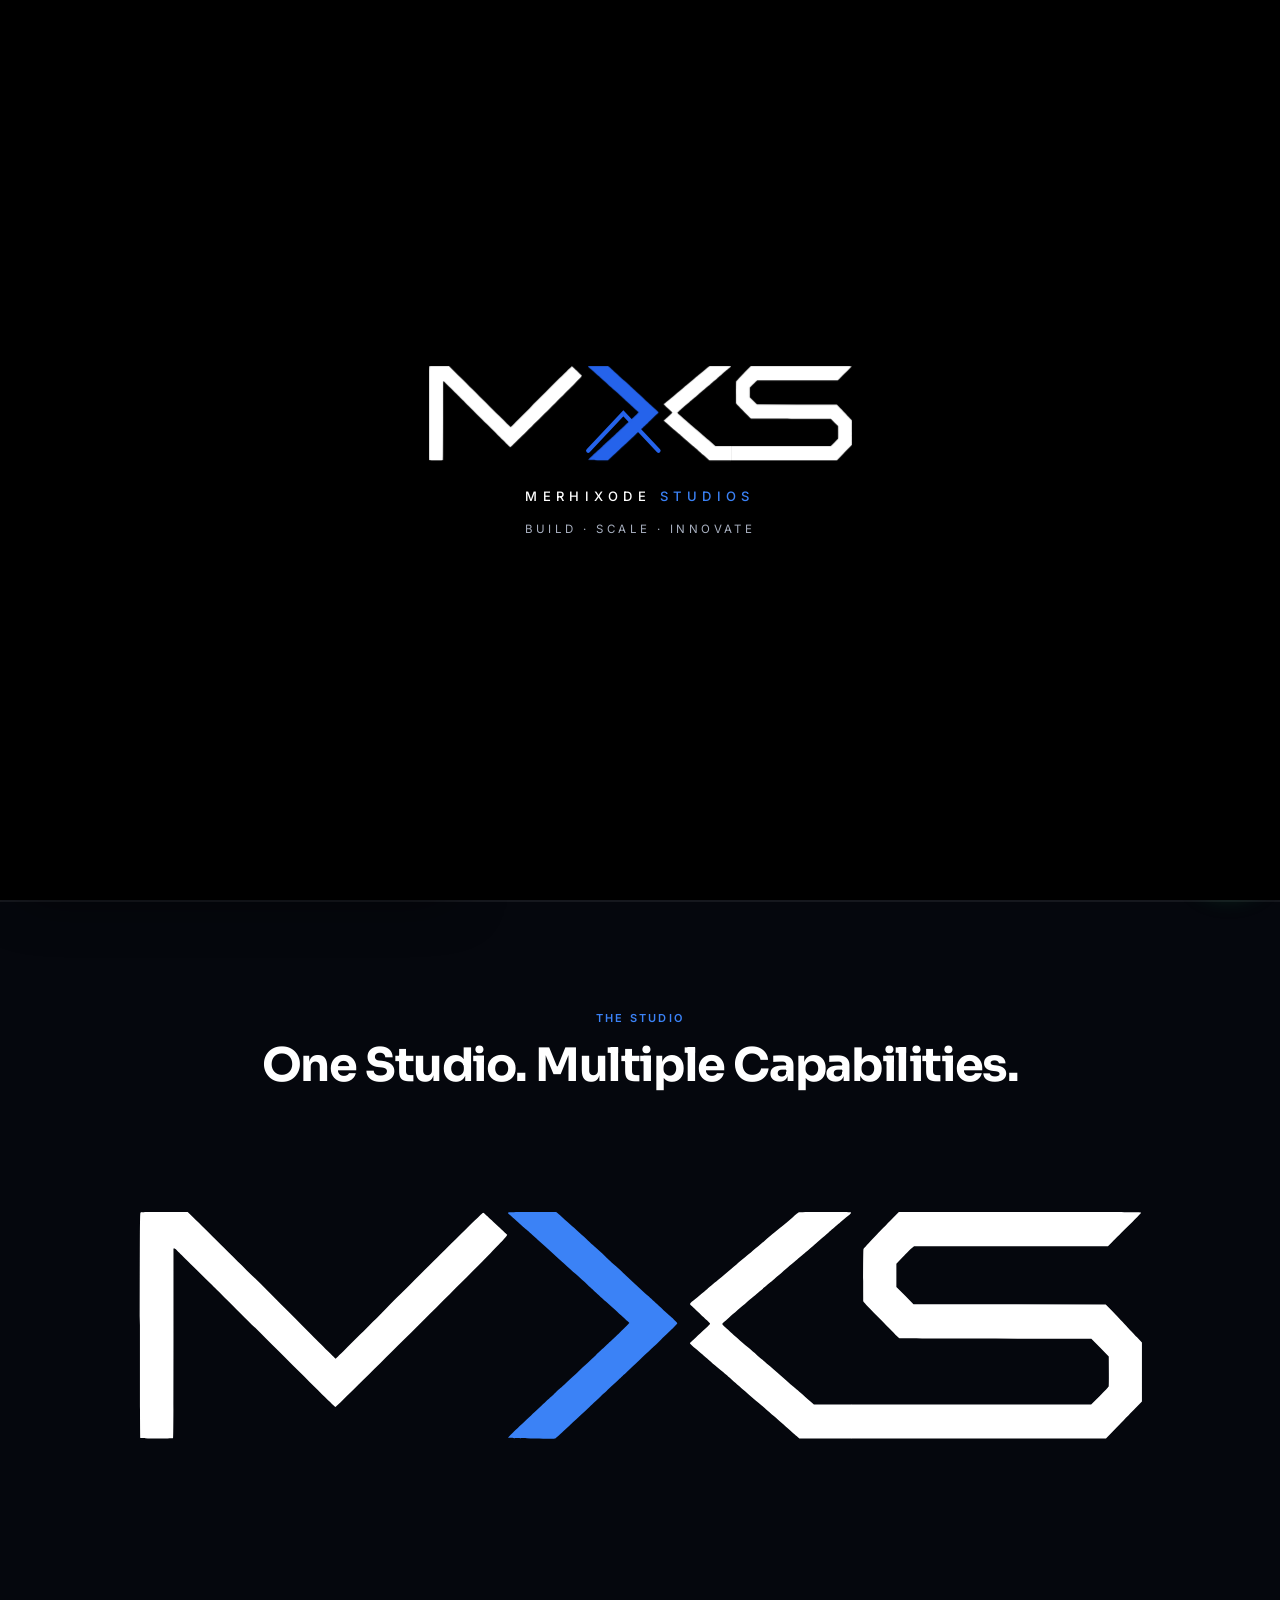
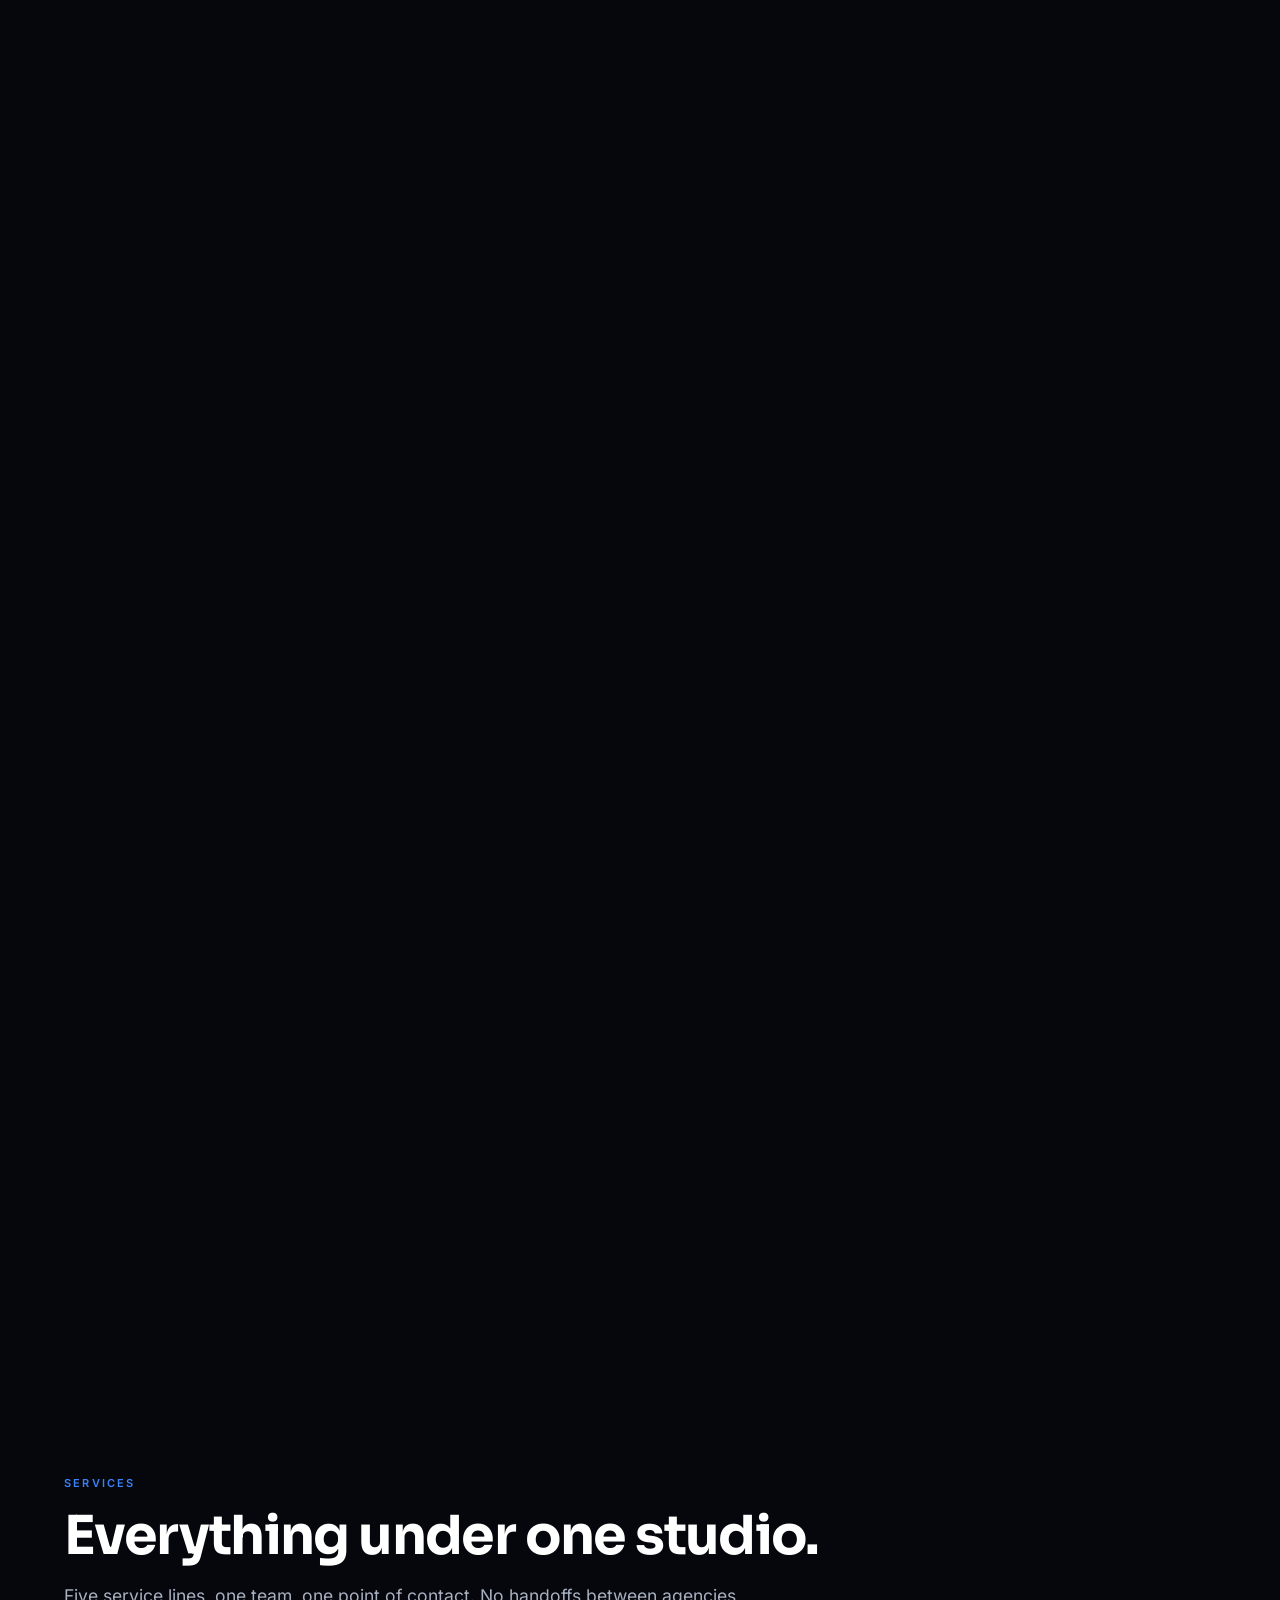
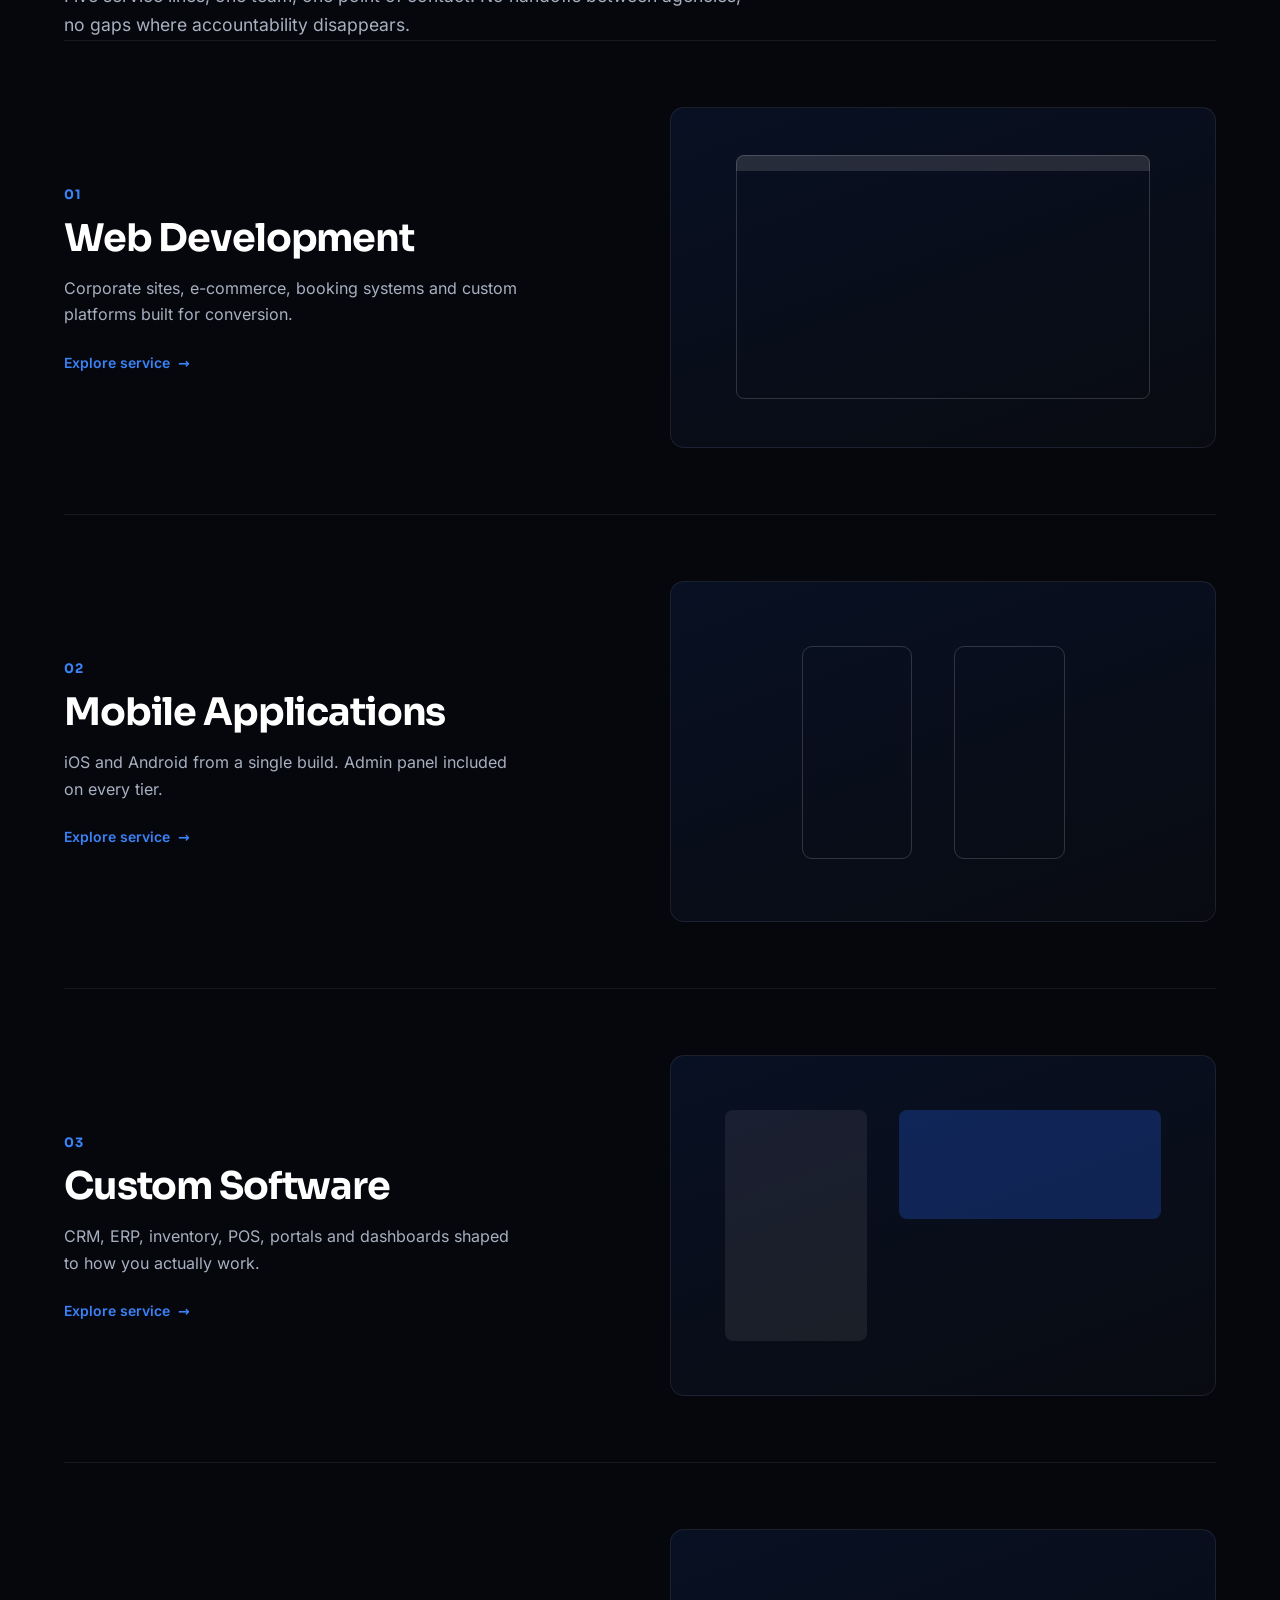
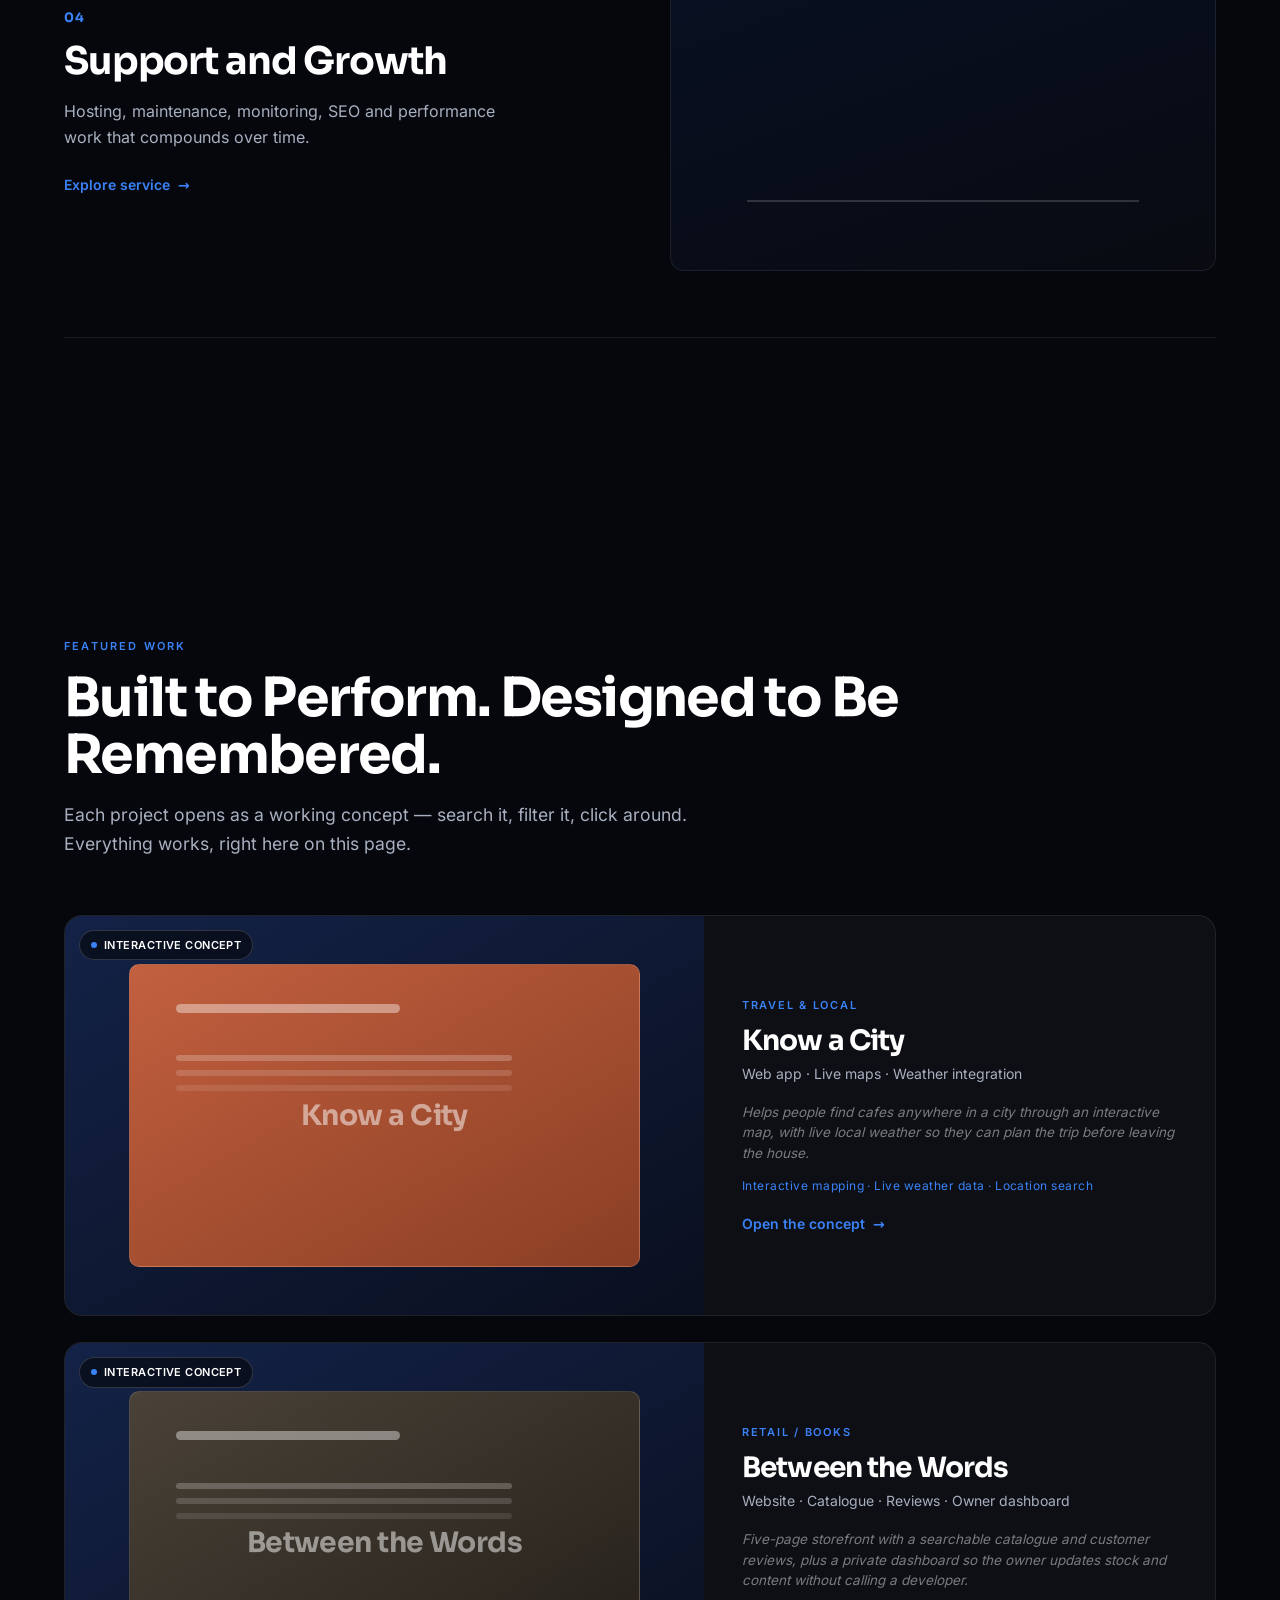
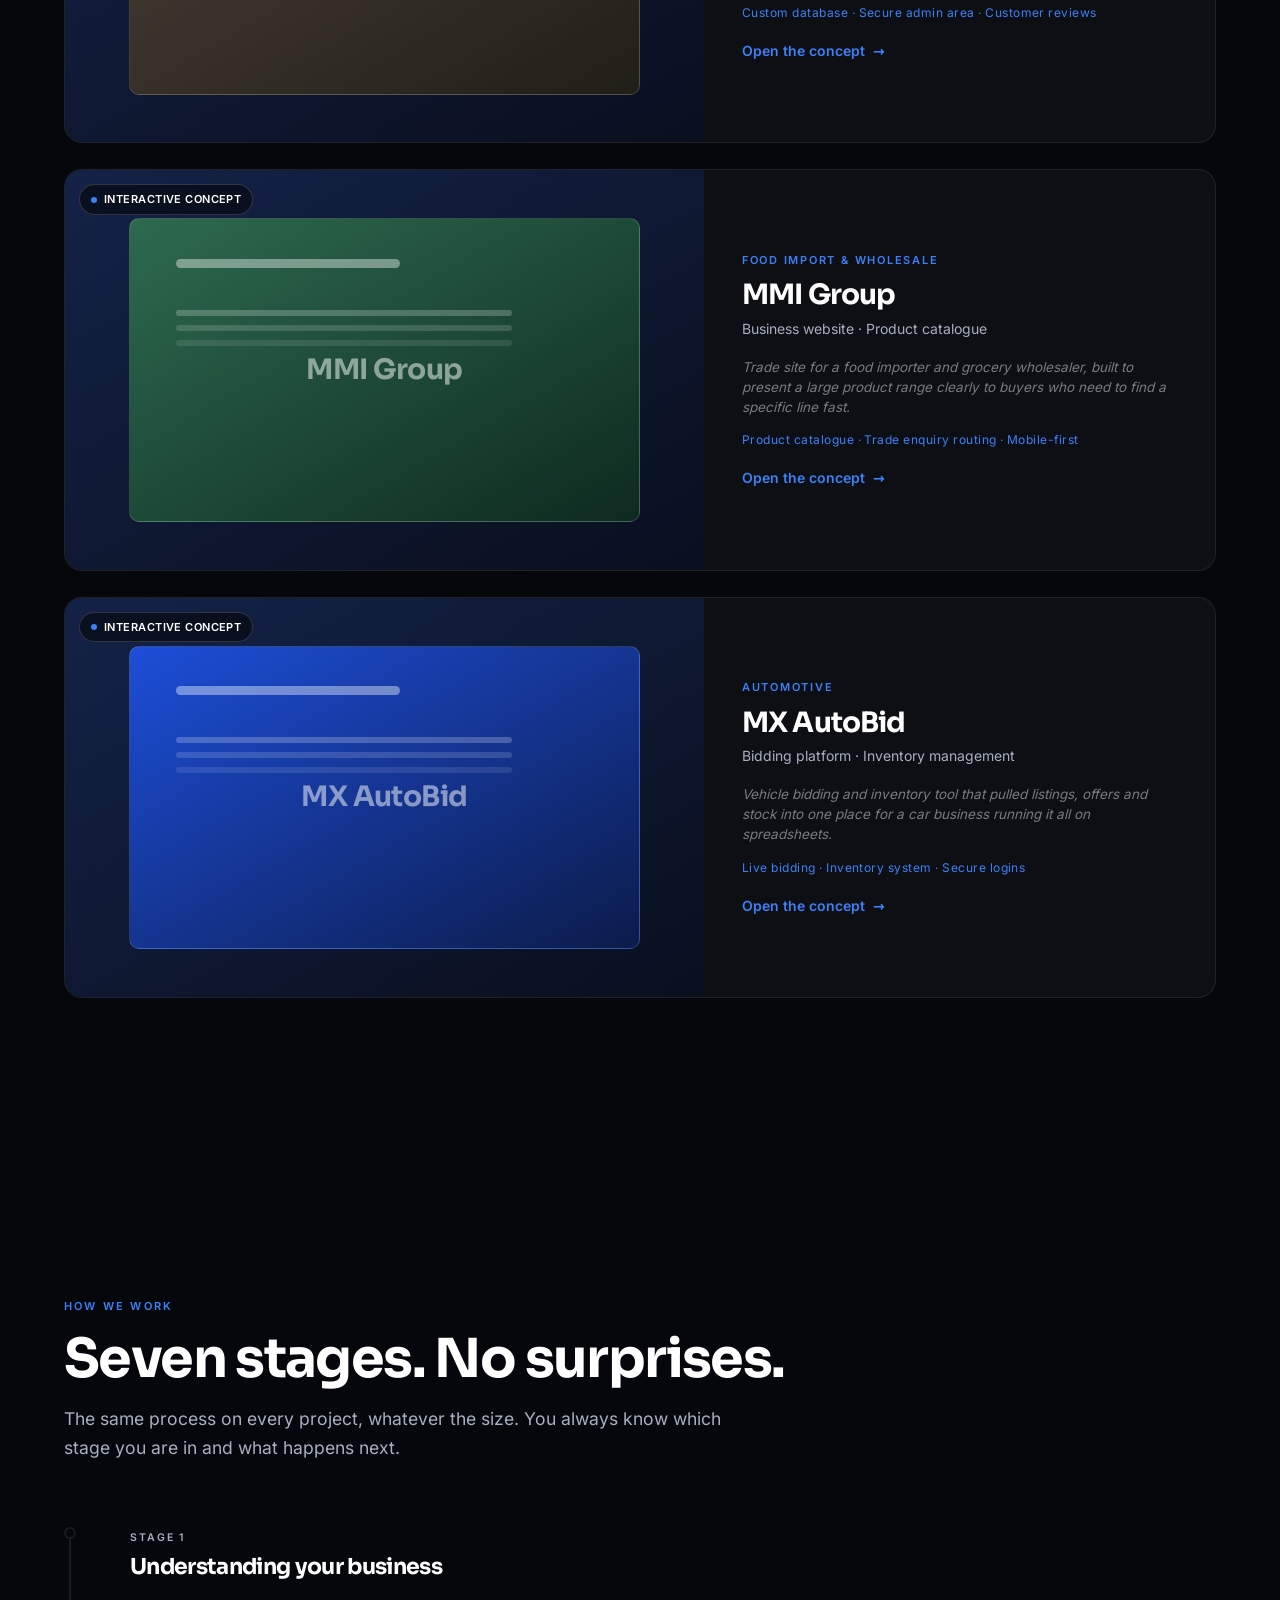
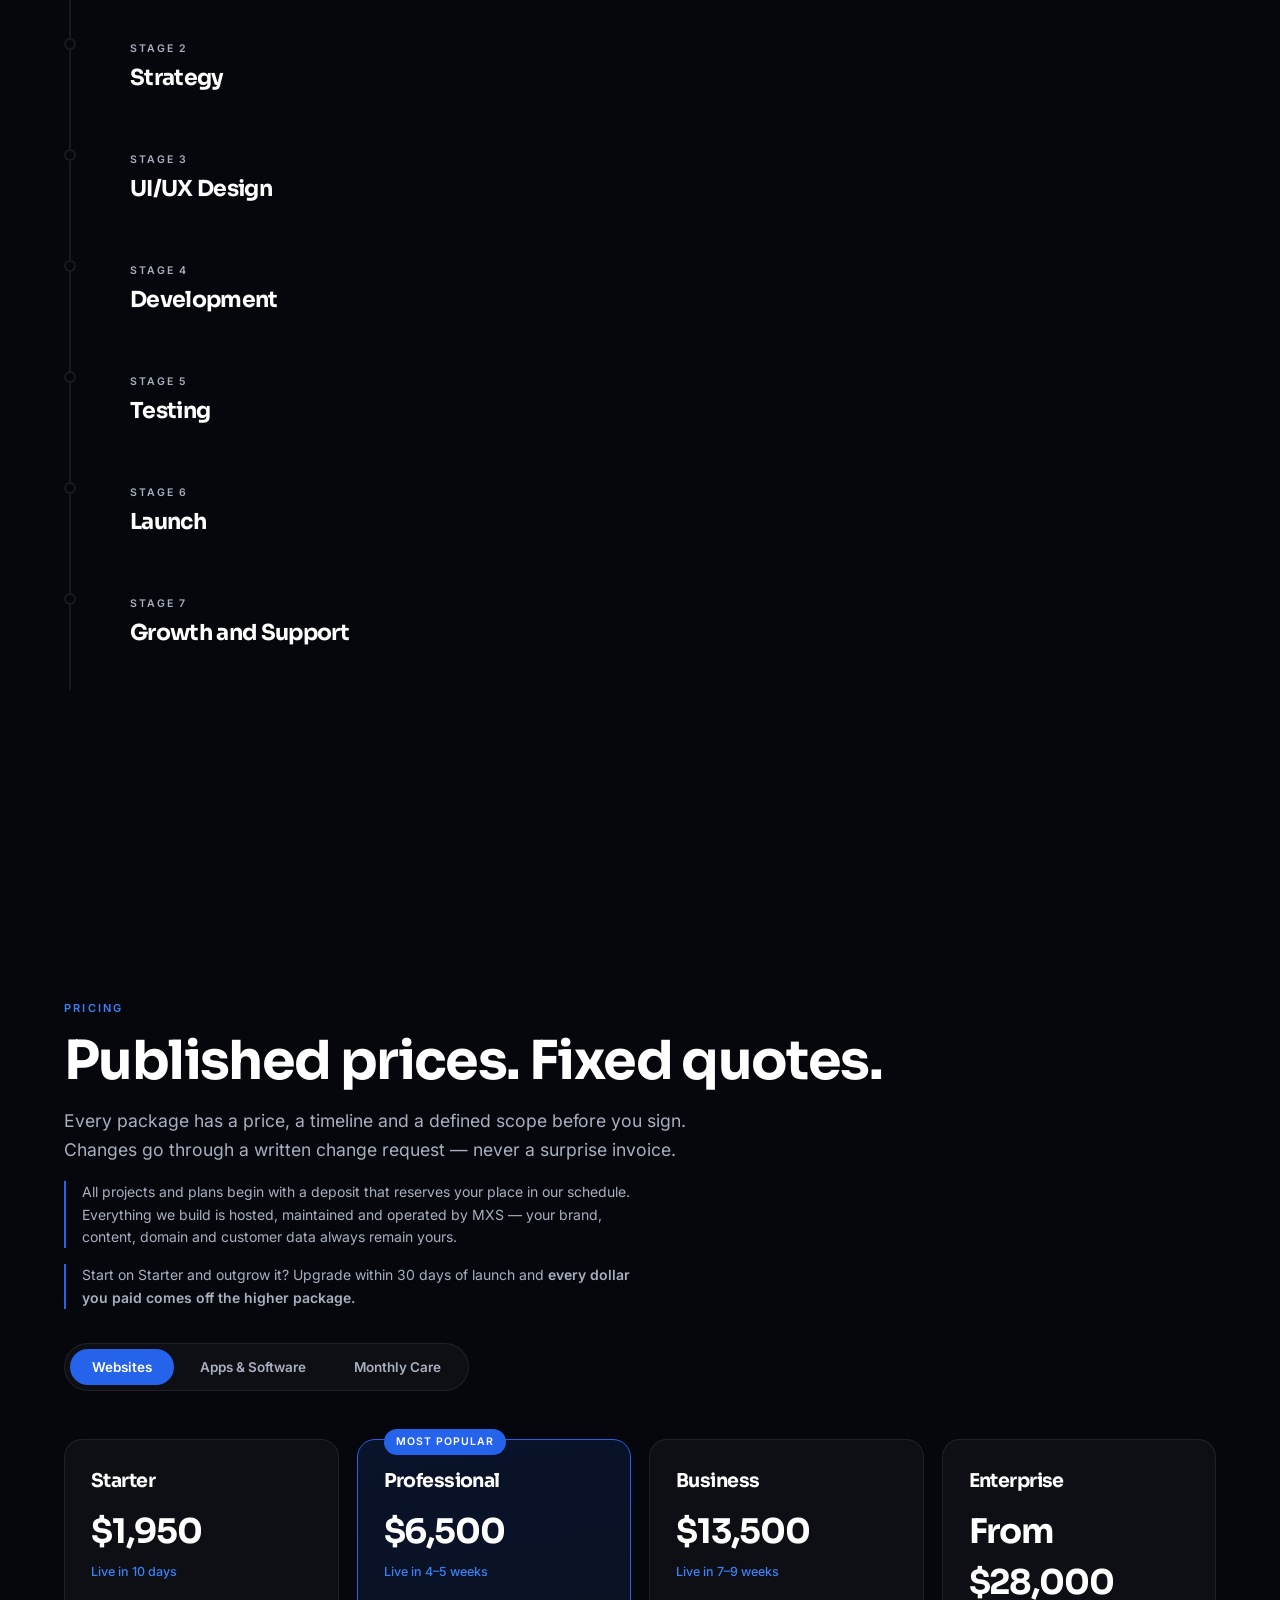
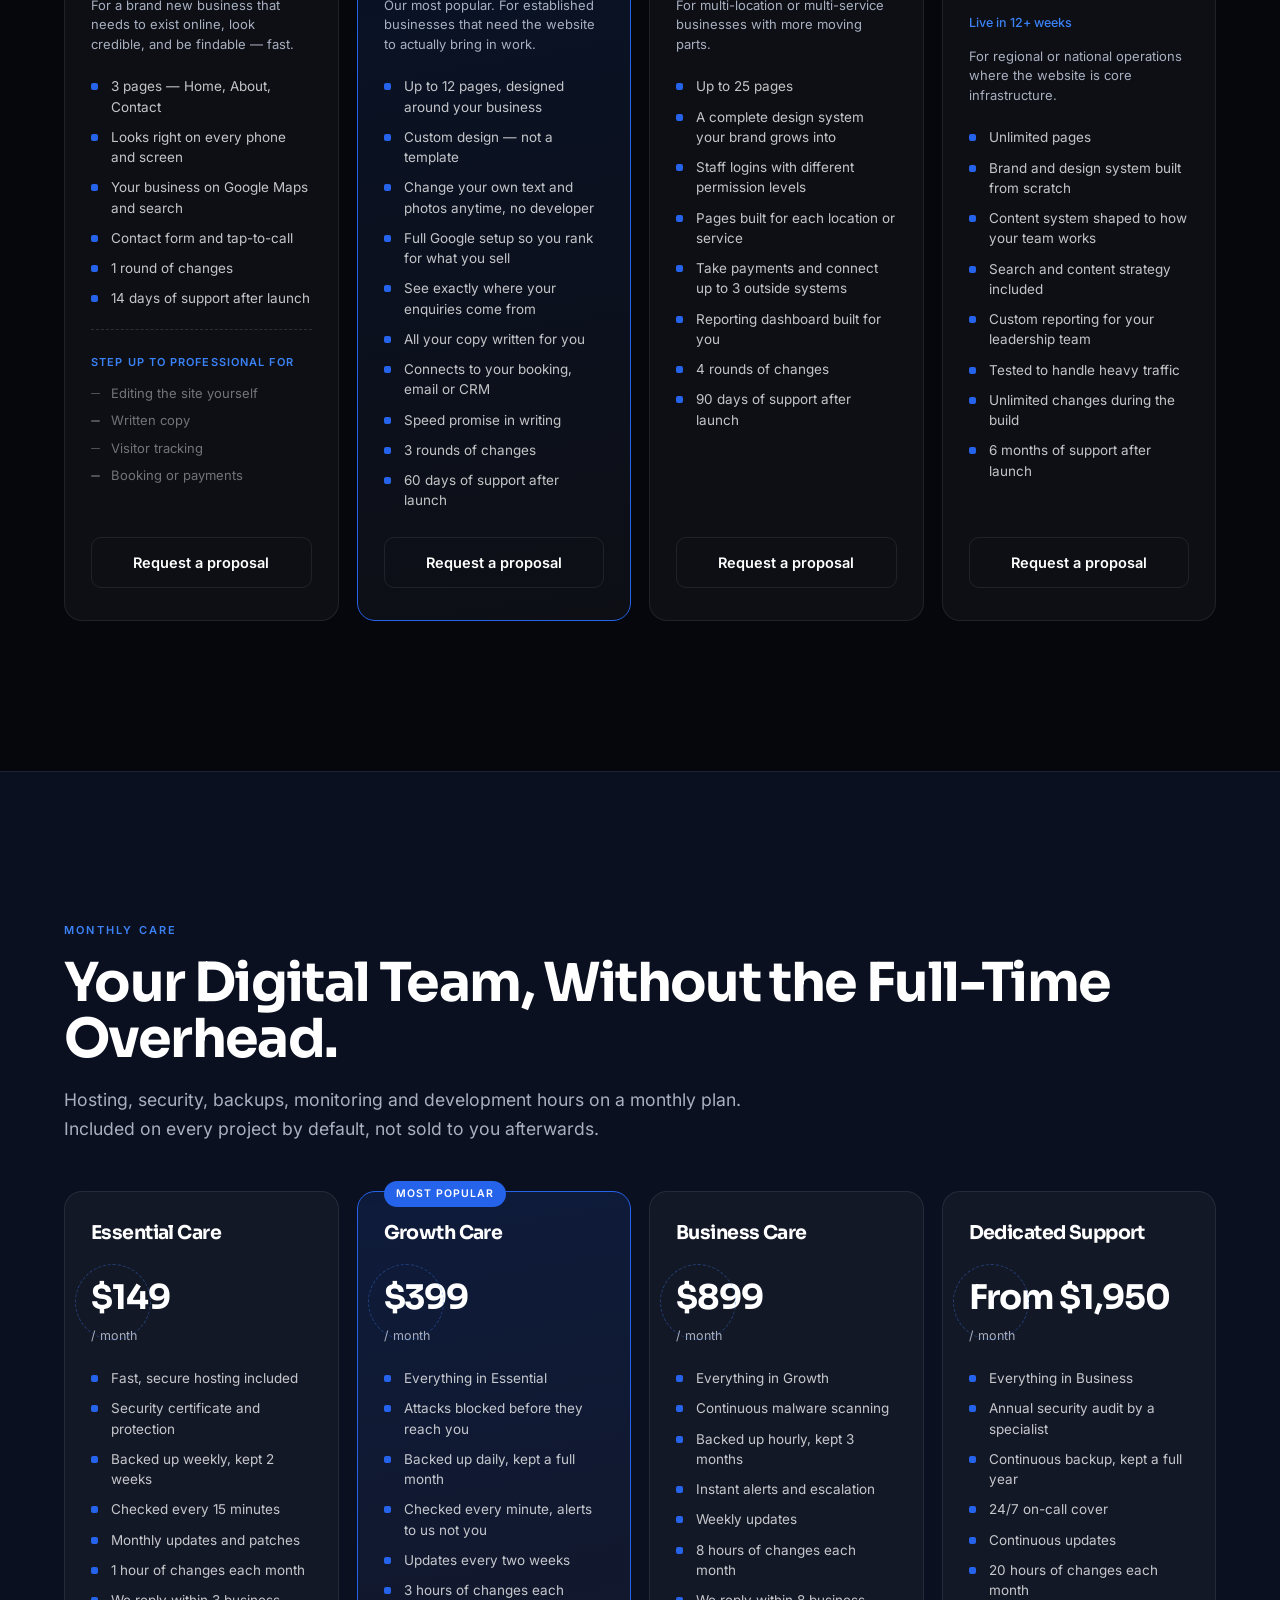
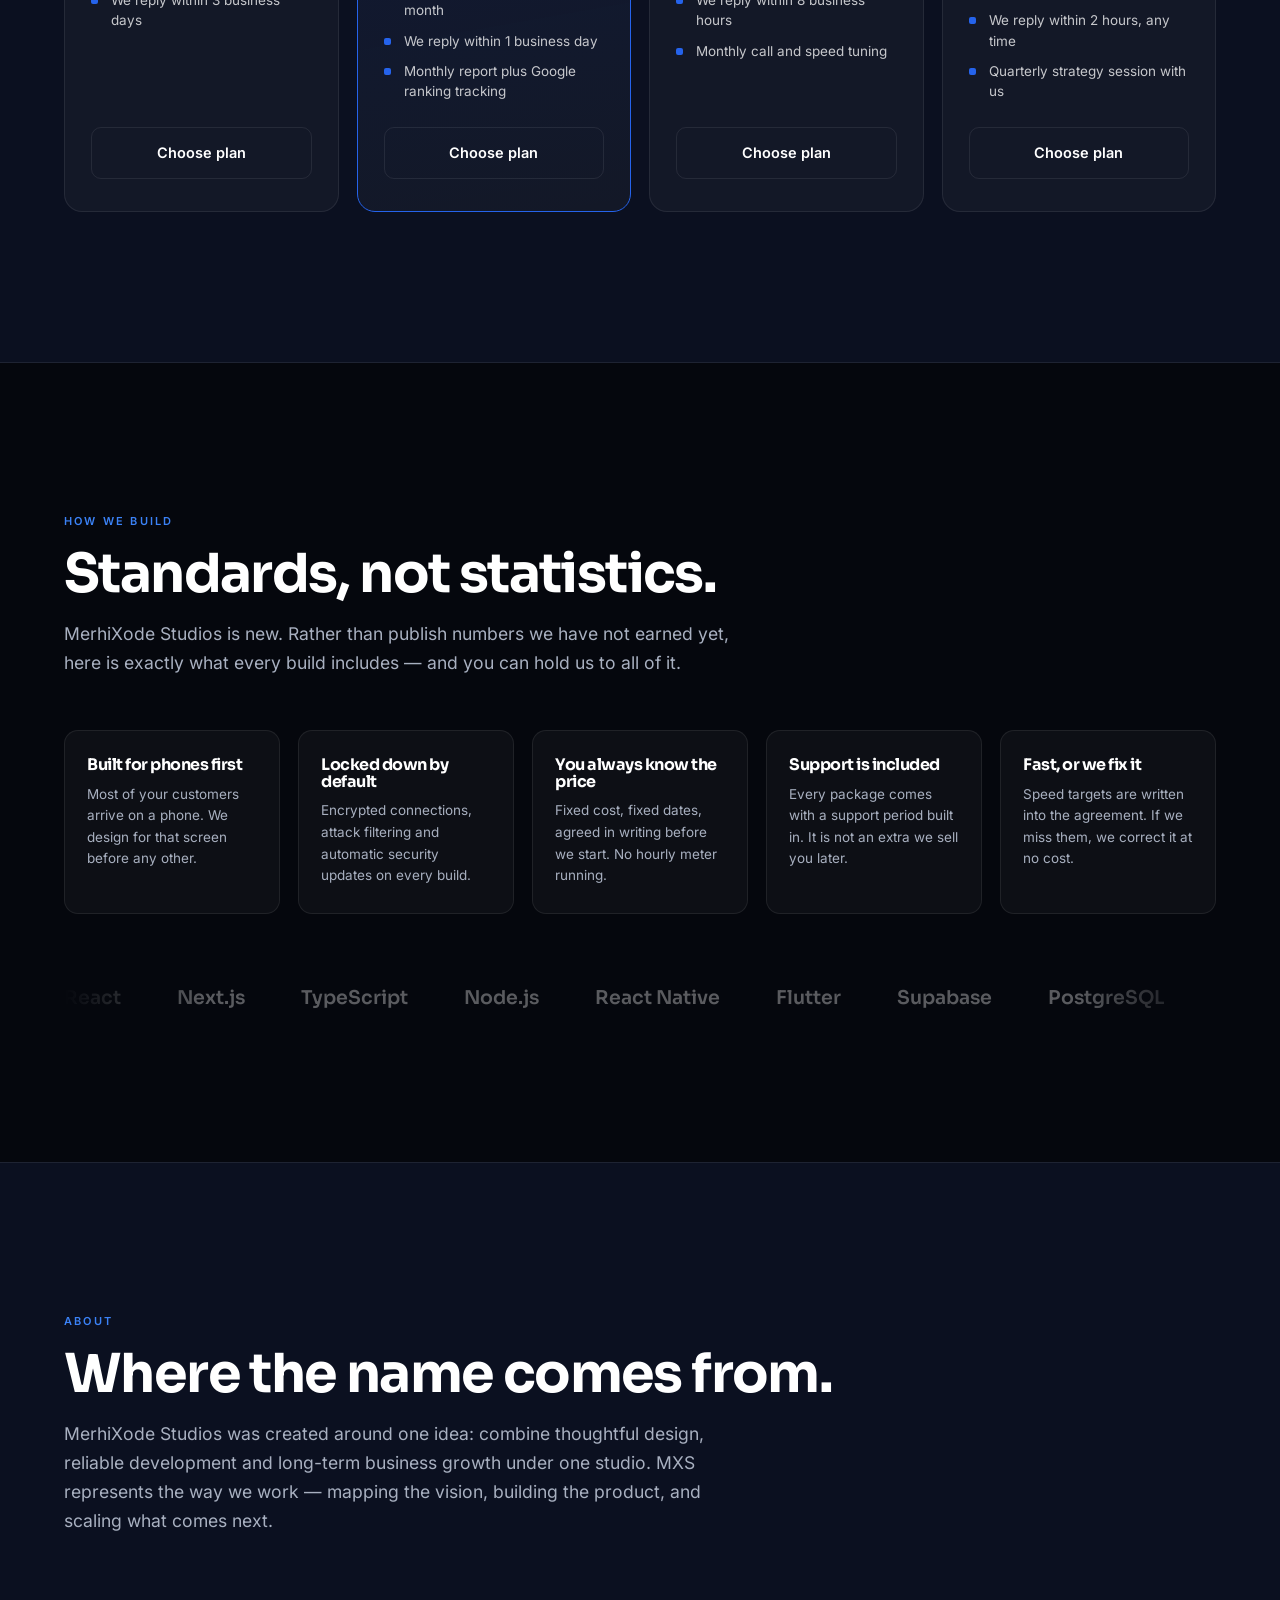
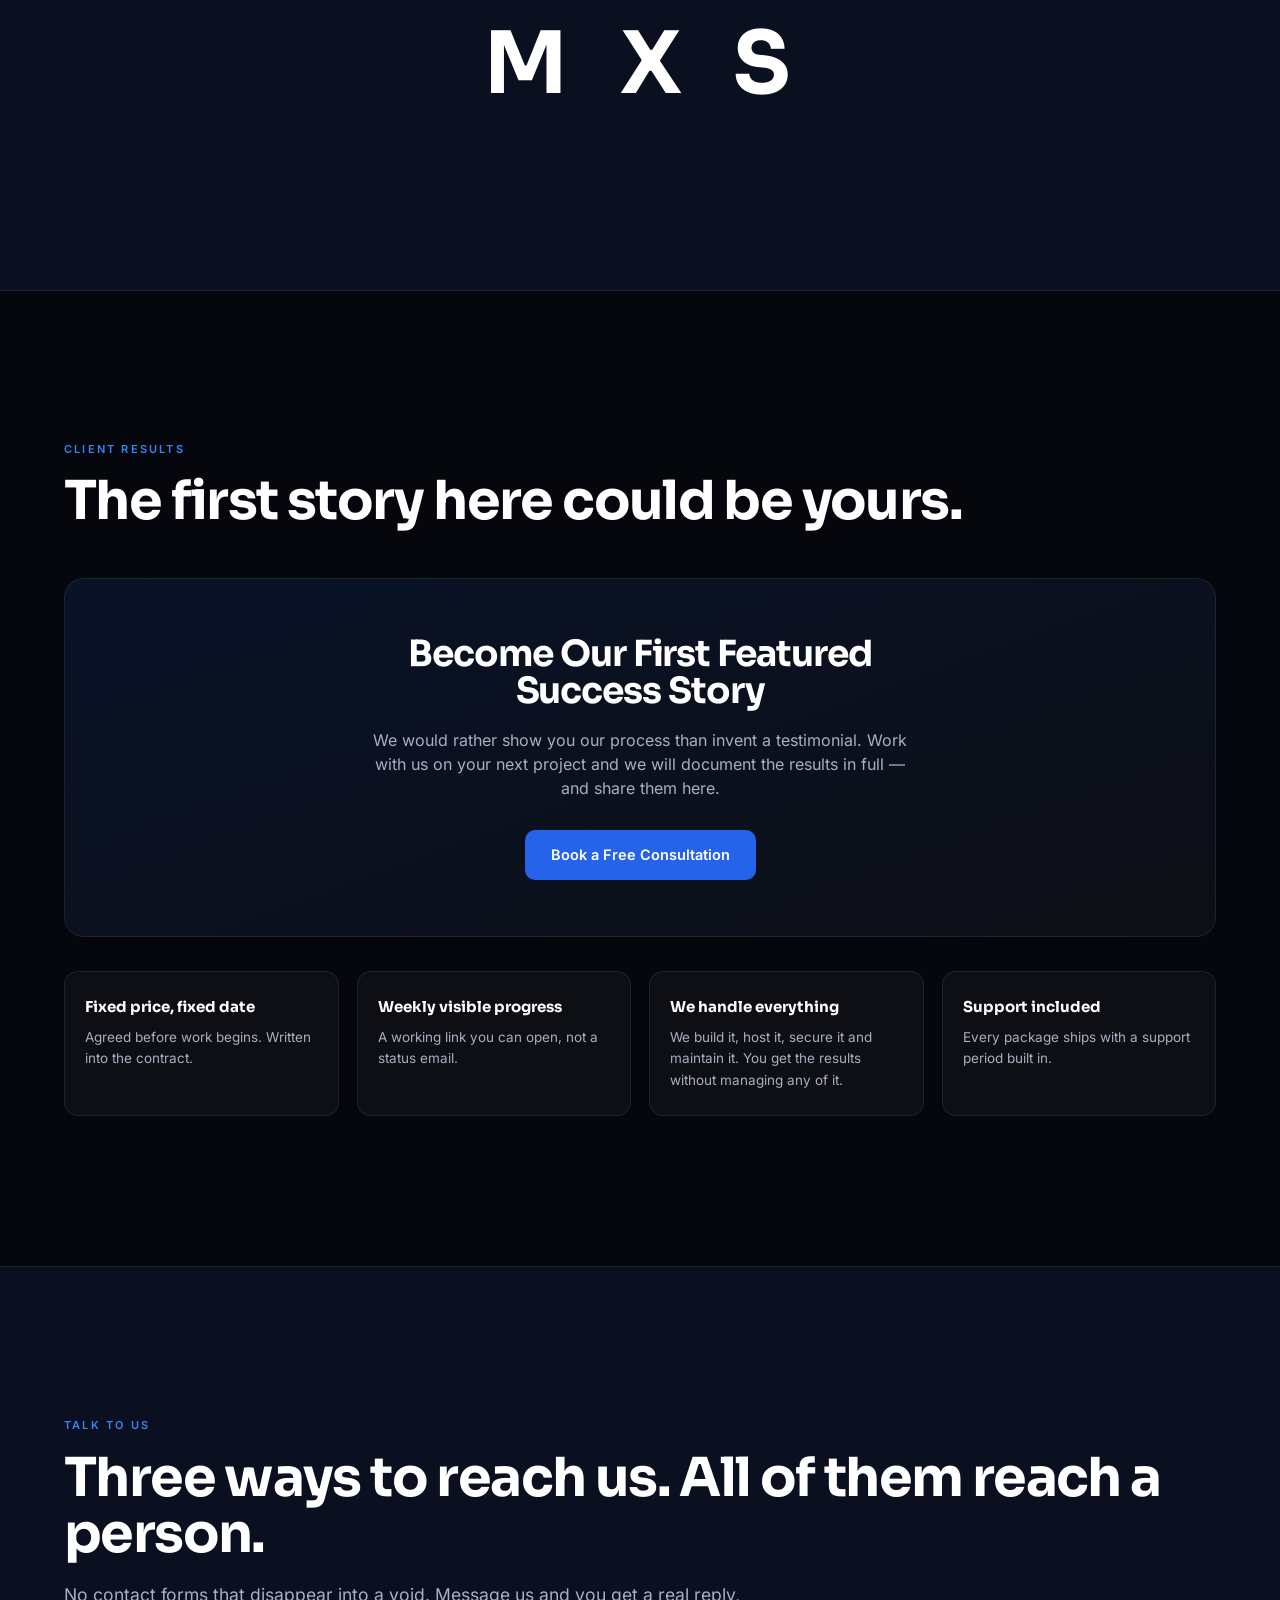
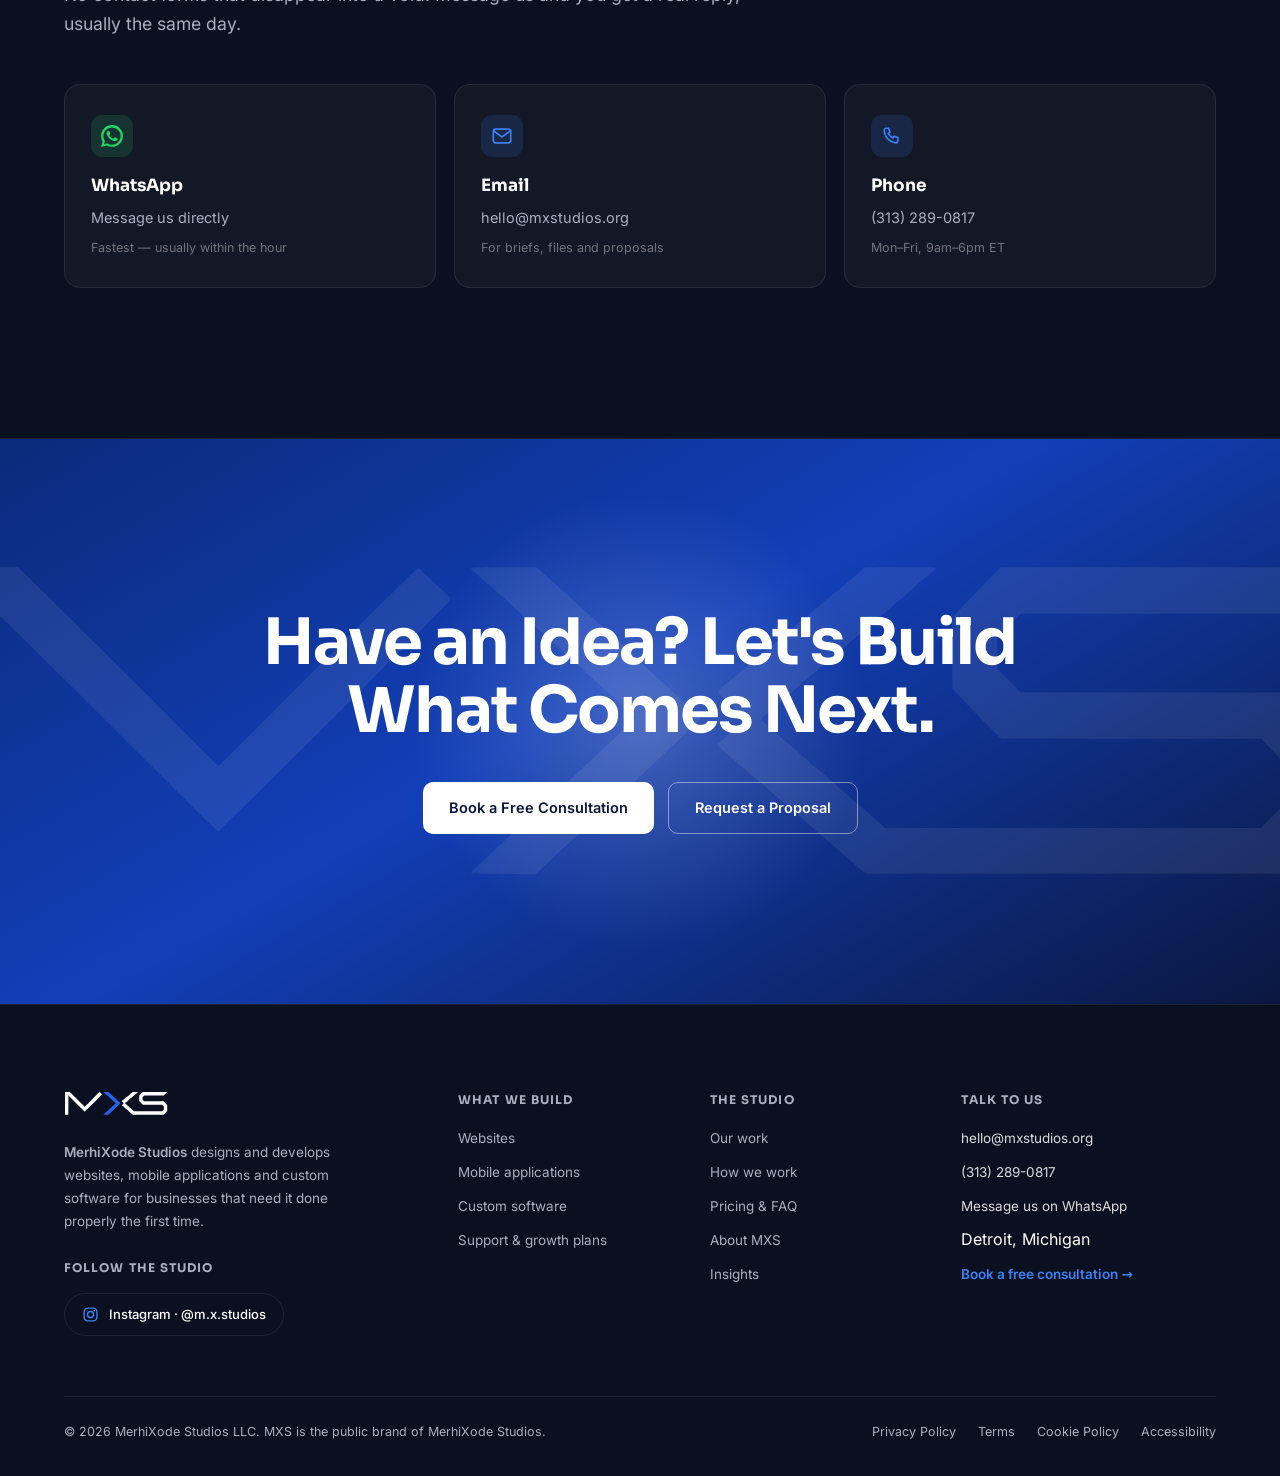
==== index.html @ 82680242 "Add files via upload" ====
<!DOCTYPE html><html lang="en"><head><meta charset="utf-8">
<meta name="viewport" content="width=device-width,initial-scale=1">
<title>MXS — MerhiXode Studios | Websites, Apps & Custom Software</title>
<meta name="description" content="MerhiXode Studios designs and develops modern websites, mobile applications and custom software for ambitious businesses. Detroit built, shipping everywhere.">
<link rel="canonical" href="https://mxstudios.org/">
<link rel="icon" type="image/svg+xml" href="/favicon.svg">
<link rel="icon" type="image/png" sizes="32x32" href="/favicon-32.png">
<link rel="icon" type="image/png" sizes="16x16" href="/favicon-16.png">
<link rel="apple-touch-icon" href="/apple-touch-icon.png">
<meta name="theme-color" content="#06070B">
<meta property="og:type" content="website">
<meta property="og:site_name" content="MXS — MerhiXode Studios">
<meta property="og:title" content="MXS — Websites, Apps &amp; Custom Software | Detroit">
<meta property="og:description" content="Fixed price, fixed date, pricing published openly. Websites from $1,950. Built in Detroit, shipping everywhere.">
<meta property="og:url" content="https://mxstudios.org/">
<meta property="og:image" content="https://mxstudios.org/og.png">
<meta property="og:image:width" content="1200">
<meta property="og:image:height" content="630">
<meta name="twitter:card" content="summary_large_image">
<meta name="twitter:title" content="MXS — Websites, Apps &amp; Custom Software | Detroit">
<meta name="twitter:description" content="Fixed price, fixed date, pricing published openly. Websites from $1,950.">
<meta name="twitter:image" content="https://mxstudios.org/og.png">
<style>
@font-face{font-family:Sora;src:url([data-uri]) format('woff2');font-weight:700;font-display:swap}
@font-face{font-family:Sora;src:url([data-uri]) format('woff2');font-weight:600;font-display:swap}
@font-face{font-family:Inter;src:url([data-uri]) format('woff2');font-weight:400;font-display:swap}
@font-face{font-family:Inter;src:url([data-uri]) format('woff2');font-weight:500;font-display:swap}
@font-face{font-family:Inter;src:url([data-uri]) format('woff2');font-weight:600;font-display:swap}
:root{--bg:#05070D;--bg2:#0B1020;--blue:#2563EB;--acc:#3B82F6;--gray:#A8B0C0;
  --line:rgba(255,255,255,.08);--glass:rgba(255,255,255,.035);
  --eo:cubic-bezier(.22,1,.36,1);--eio:cubic-bezier(.65,0,.35,1)}
*{margin:0;padding:0;box-sizing:border-box}
html{scroll-behavior:smooth}
body{background:var(--bg);color:#fff;font-family:Inter,system-ui,sans-serif;
  -webkit-font-smoothing:antialiased;overflow-x:hidden;line-height:1.5}
body.lock{overflow:hidden}
h1,h2,h3,h4{font-family:Sora;letter-spacing:-.03em;line-height:1.05}
a{color:inherit;text-decoration:none}
.wrap{max-width:1220px;margin:0 auto;padding:0 34px}
.eyebrow{font-size:11px;font-weight:600;letter-spacing:.2em;text-transform:uppercase;color:var(--acc)}
.sec{padding:150px 0;position:relative}
.sec h2{font-size:clamp(30px,4.2vw,56px);margin-top:16px}
.sec .lede{margin-top:18px;font-size:17.5px;line-height:1.65;color:var(--gray);max-width:62ch}
.bl{color:var(--acc)}
.btn{display:inline-flex;align-items:center;gap:9px;font-size:14.5px;font-weight:600;
  padding:14px 26px;border-radius:10px;transition:.25s var(--eo);position:relative;overflow:hidden}
.btn.pri{background:var(--blue);color:#fff}
.btn.pri:hover{background:var(--acc);transform:translateY(-2px);box-shadow:0 12px 30px rgba(37,99,235,.35)}
.btn.ghost{border:1px solid var(--line);color:#fff}
.btn.ghost:hover{border-color:var(--acc);background:rgba(59,130,246,.1)}

/* ============ 1. LOADER ============ */
#loader{position:fixed;inset:0;z-index:9999;background:#000;display:grid;place-items:center;
  transition:opacity .5s ease,visibility .5s}
#loader.done{opacity:0;visibility:hidden}
.ld{display:flex;flex-direction:column;align-items:center}
.ld-mark{width:min(430px,62vw);height:auto;overflow:visible}
.ld-mark .lm-line{fill:none;stroke:var(--blue);stroke-width:26;stroke-linecap:round;
  stroke-dasharray:1;stroke-dashoffset:1;animation:ldLine .8s var(--eio) .25s forwards}
@keyframes ldLine{to{stroke-dashoffset:0}}
.ld-mark #ldBlue{opacity:0;animation:ldPop .5s var(--eo) 1.05s forwards}
@keyframes ldPop{from{opacity:0;transform:scale(.9)}to{opacity:1;transform:none}}
.ld-mark #ldM{clip-path:inset(0 100% 0 0);animation:ldWipe .8s var(--eio) 1.5s forwards}
@keyframes ldWipe{to{clip-path:inset(0 0 0 0)}}
.ld-mark #ldX{opacity:0;animation:ldFade .5s var(--eo) 2.25s forwards}
.ld-mark #ldS{opacity:0;transform:translateX(90px);animation:ldSlide .65s var(--eo) 2.6s forwards}
@keyframes ldFade{to{opacity:1}}
@keyframes ldSlide{to{opacity:1;transform:none}}
.ld-name{margin-top:24px;font-size:13px;font-weight:500;letter-spacing:.42em;opacity:0;
  animation:ldUp .55s var(--eo) 3.2s forwards}
.ld-name b{color:var(--acc);font-weight:500}
.ld-tag{margin-top:14px;font-size:11.5px;letter-spacing:.3em;color:var(--gray);opacity:0;
  animation:ldUp .55s var(--eo) 3.6s forwards}
@keyframes ldUp{from{opacity:0;transform:translateY(9px)}to{opacity:1;transform:none}}
.ld.shrink{transform:scale(.16) translateY(-260%);opacity:0;
  transition:transform .75s var(--eio),opacity .5s ease .3s}

/* ============ 2. NAV ============ */
header{position:fixed;top:0;left:0;right:0;z-index:900;padding:18px 0;
  transition:padding .35s var(--eo),background .35s ease,backdrop-filter .35s,border-color .35s;
  border-bottom:1px solid transparent}
header.stuck{padding:10px 0;background:rgba(5,7,13,.82);backdrop-filter:blur(20px) saturate(180%);
  border-bottom-color:var(--line)}
.nav{max-width:1220px;margin:0 auto;padding:0 34px;display:flex;align-items:center;justify-content:space-between;gap:24px}
.nav .logo{width:96px;flex:none;transition:width .35s var(--eo)}
header.stuck .nav .logo{width:80px}
.nav ul{display:flex;gap:28px;list-style:none;font-size:14px;font-weight:500}
.nav ul a{color:rgba(255,255,255,.78);transition:color .2s;position:relative}
.nav ul a::after{content:'';position:absolute;left:0;right:100%;bottom:-6px;height:1.5px;
  background:var(--acc);transition:right .3s var(--eo)}
.nav ul a:hover{color:#fff} .nav ul a:hover::after{right:0}
.nav .right{display:flex;align-items:center;gap:16px;font-size:14px;font-weight:500}
.portal{color:rgba(255,255,255,.78)} .portal:hover{color:#fff}
.consult{position:relative;border:1.5px solid var(--blue);border-radius:9px;padding:11px 20px;
  font-weight:600;overflow:hidden;isolation:isolate}
.consult::before{content:'';position:absolute;inset:0;background:var(--blue);z-index:-1;
  transform:scaleX(0);transform-origin:left;transition:transform .34s var(--eo)}
.consult:hover::before{transform:scaleX(1)}
.burger{display:none;width:26px;height:18px;position:relative;flex:none}
.burger i{position:absolute;left:0;right:0;height:2px;background:#fff;border-radius:2px}
.burger i:nth-child(1){top:0}.burger i:nth-child(2){top:8px}.burger i:nth-child(3){top:16px}

/* ============ 3. HERO ============ */
.hero{position:relative;min-height:100vh;display:grid;place-items:center;overflow:hidden;padding:150px 0 90px}
.hero-bg{position:absolute;inset:0;pointer-events:none}
.hero-mark{position:absolute;top:50%;left:50%;width:min(1500px,124vw);transform:translate(-50%,-50%);
  opacity:.055}
.hero-mark svg{width:100%;height:auto;overflow:visible}
.hero-mark #hM,.hero-mark #hS{transition:transform .5s cubic-bezier(.2,.8,.3,1)}
.hero-mark #hB{animation:pulseX 3.6s ease-in-out infinite;transform-origin:center}
@keyframes pulseX{0%,100%{opacity:.55}50%{opacity:1}}
.glow{position:absolute;width:620px;height:620px;border-radius:50%;pointer-events:none;
  background:radial-gradient(circle,rgba(59,130,246,.20) 0%,rgba(59,130,246,0) 65%);
  transform:translate(-50%,-50%);transition:opacity .4s;left:50%;top:50%}
.hero .wrap{position:relative;z-index:2;text-align:center}
.hero h1{font-size:clamp(38px,6.2vw,82px);max-width:19ch;margin:0 auto}
.hero .sub{margin:26px auto 0;font-size:18.5px;line-height:1.65;color:var(--gray);max-width:62ch}
.hero .cta{margin-top:40px;display:flex;gap:14px;justify-content:center;flex-wrap:wrap}
.rot{margin-top:52px;display:flex;align-items:center;justify-content:center;gap:12px;
  font-size:14px;color:var(--gray)}
.rot-win{position:relative;height:26px;overflow:hidden;min-width:220px;text-align:left}
.rot-win b{position:absolute;left:0;top:0;font-family:Sora;font-weight:600;font-size:19px;
  color:#fff;white-space:nowrap;opacity:0;transform:translateY(100%);
  transition:transform .5s var(--eo),opacity .35s}
.rot-win b.on{opacity:1;transform:none} .rot-win b.up{opacity:0;transform:translateY(-100%)}

/* ============ 4. M X S SIGNATURE ============ */
.mxs-wrap{height:225vh;position:relative}
.mxs-pin{position:sticky;top:0;height:100vh;display:grid;
  grid-template-rows:auto minmax(0,1fr) auto;align-content:center;gap:clamp(20px,4vh,52px);
  padding:110px 34px 60px;overflow:hidden}
.sigrail{position:absolute;top:0;left:0;right:0;height:2px;background:rgba(255,255,255,.07);z-index:5}
.sigrail i{display:block;height:100%;background:linear-gradient(90deg,var(--blue),var(--acc));
  transform:scaleX(0);transform-origin:left;will-change:transform}
.mxs-head{text-align:center}
.mxs-head h2{font-size:clamp(26px,3.6vw,48px);margin-top:14px}
.mxs-letters{display:flex;align-items:center;justify-content:center;
  gap:var(--gap,0px);width:min(1020px,86vw);margin:0 auto;align-self:center}
.ltr{flex:var(--fg) 0 0;min-width:0;transition:none}
.ltr svg{width:100%;height:auto;display:block;overflow:visible}
#LM{--fg:992} #LX{--fg:900} #LS{--fg:783}
.mxs-cards{display:grid;grid-template-columns:repeat(3,1fr);gap:22px;
  width:min(1020px,86vw);margin:0 auto;min-height:clamp(130px,20vh,190px)}
.lcard{opacity:0;transform:translateY(18px);text-align:center;
  transition:opacity .5s var(--eo),transform .5s var(--eo)}
.lcard .role{font-size:10.5px;font-weight:600;letter-spacing:.16em;text-transform:uppercase;
  color:var(--acc);display:block;margin-bottom:10px}
.lcard h3{font-size:clamp(16px,1.7vw,21px);margin-bottom:9px}
.lcard p{font-size:clamp(12.5px,1.1vw,14px);line-height:1.6;color:var(--gray)}

/* ============ 5. SERVICES ============ */
.svcs{border-top:1px solid var(--line)}
.svcs.dim .svc{opacity:.32} .svcs.dim .svc:hover{opacity:1}
.svc{display:grid;grid-template-columns:1fr 1fr;gap:60px;align-items:center;
  padding:66px 0;border-bottom:1px solid var(--line);transition:opacity .35s var(--eo)}
.svc .num{font-family:Sora;font-weight:700;font-size:13px;color:var(--acc);letter-spacing:.08em}
.svc h3{font-size:clamp(26px,3vw,38px);margin:14px 0 16px}
.svc p{font-size:16px;line-height:1.65;color:var(--gray);max-width:46ch}
.lnk{display:inline-flex;gap:8px;align-items:center;margin-top:24px;font-size:14px;
  font-weight:600;color:var(--acc)}
.lnk i{font-style:normal;transition:transform .3s var(--eo)}
.svc:hover .lnk i{transform:translateX(5px)}
.viz{aspect-ratio:16/10;border-radius:14px;border:1px solid var(--line);
  background:linear-gradient(160deg,rgba(37,99,235,.10),rgba(255,255,255,.02));
  position:relative;overflow:hidden}
.viz::before,.viz::after{content:'';position:absolute;transition:.5s var(--eo)}
.viz-browser::before{inset:14% 12%;border:1.5px solid rgba(255,255,255,.16);border-radius:8px}
.viz-browser::after{left:12%;right:12%;top:14%;height:16px;background:rgba(255,255,255,.12);
  border-radius:8px 8px 0 0}
.svc:hover .viz-browser::before{inset:9% 8%;border-color:var(--acc)}
.viz-phone::before{width:20%;height:62%;left:24%;top:19%;border:1.5px solid rgba(255,255,255,.16);border-radius:10px}
.viz-phone::after{width:20%;height:62%;left:52%;top:19%;border:1.5px solid rgba(255,255,255,.16);border-radius:10px}
.svc:hover .viz-phone::before{top:13%;border-color:var(--acc)}
.svc:hover .viz-phone::after{top:25%;border-color:var(--acc)}
.viz-dash::before{left:10%;top:16%;width:26%;height:68%;background:rgba(255,255,255,.07);border-radius:8px}
.viz-dash::after{left:42%;top:16%;width:48%;height:32%;background:rgba(37,99,235,.28);border-radius:8px}
.svc:hover .viz-dash::after{height:68%;background:rgba(59,130,246,.4)}
.viz-flow::before{left:16%;top:46%;width:68%;height:1.5px;background:rgba(255,255,255,.2)}
.viz-flow::after{left:16%;top:calc(46% - 5px);width:12px;height:12px;border-radius:50%;
  background:var(--acc);box-shadow:0 0 18px var(--acc)}
.svc:hover .viz-flow::after{left:72%}
.viz-graph::before{left:14%;bottom:20%;width:72%;height:1.5px;background:rgba(255,255,255,.16)}
.viz-graph::after{left:14%;bottom:20%;width:0;height:44%;
  background:linear-gradient(to top,rgba(59,130,246,.5),rgba(59,130,246,0));
  clip-path:polygon(0 100%,25% 62%,50% 74%,75% 30%,100% 8%,100% 100%)}
.svc:hover .viz-graph::after{width:72%}

/* ============ 6. WORK ============ */
.wks{display:grid;gap:26px;margin-top:56px}
.wk{display:grid;grid-template-columns:1.25fr 1fr;gap:0;border:1px solid var(--line);
  border-radius:18px;overflow:hidden;background:var(--glass);position:relative;
  transition:border-color .4s var(--eo),transform .4s var(--eo)}
.wk::after{content:'';position:absolute;inset:0;border-radius:18px;pointer-events:none;
  border:1.5px solid transparent;transition:border-color .4s}
.wk:hover{transform:translateY(-4px)} .wk:hover::after{border-color:var(--blue)}
.wk-img{position:relative;aspect-ratio:16/10;overflow:hidden;
  background:linear-gradient(150deg,#132247,#0A0F1E)}
.wk-mock{position:absolute;inset:12% 10%;border-radius:10px;border:1px solid rgba(255,255,255,.14);
  background:linear-gradient(160deg,rgba(37,99,235,.24),rgba(255,255,255,.03));
  transition:transform .5s var(--eo)}
.wk:hover .wk-mock{transform:scale(1.06)}
.wk-eye{position:absolute;left:50%;top:50%;transform:translate(-50%,-50%) scale(.7);opacity:0;
  width:120px;height:120px;border-radius:50%;background:var(--blue);display:grid;place-items:center;
  font-size:12px;font-weight:600;text-align:center;padding:0 18px;
  transition:opacity .35s,transform .45s var(--eo)}
.wk:hover .wk-eye{opacity:1;transform:translate(-50%,-50%) scale(1)}
.wk-meta{padding:40px 38px;display:flex;flex-direction:column;justify-content:center}
.wk-meta .ind{font-size:11px;font-weight:600;letter-spacing:.16em;text-transform:uppercase;color:var(--acc)}
.wk-meta h3{font-size:28px;margin:12px 0 8px}
.wk-meta .srv{font-size:14px;color:var(--gray)}
.wk-meta .res{margin-top:18px;font-size:13.5px;color:rgba(255,255,255,.45);font-style:italic}

/* ============ 7. PROCESS ============ */
.proc{position:relative;margin-top:60px;padding-left:26px}
.proc::before{content:'';position:absolute;left:5px;top:10px;bottom:10px;width:2px;background:var(--line)}
.proc-fill{position:absolute;left:5px;top:10px;width:2px;background:linear-gradient(var(--blue),var(--acc));
  height:0;transition:height .1s linear}
.step{list-style:none;position:relative;padding:0 0 46px 40px}
.step .dot{position:absolute;left:-26px;top:4px;width:12px;height:12px;border-radius:50%;
  background:var(--bg);border:2px solid var(--line);transition:.4s var(--eo)}
.step.on .dot{border-color:var(--acc);background:var(--acc);box-shadow:0 0 0 5px rgba(59,130,246,.16)}
.step .stg{font-size:10.5px;font-weight:600;letter-spacing:.18em;text-transform:uppercase;color:var(--gray)}
.step h4{font-size:22px;margin:8px 0 10px;transition:color .4s}
.step p{font-size:15px;line-height:1.6;color:var(--gray);max-height:0;overflow:hidden;opacity:0;
  transition:max-height .5s var(--eo),opacity .4s}
.step.on p{max-height:120px;opacity:1}
.step.on .stg{color:var(--acc)}

/* ============ 8/9. PRICING ============ */
.toggle{display:inline-flex;gap:4px;padding:5px;border-radius:100px;border:1px solid var(--line);
  background:var(--glass);margin-top:34px}
.toggle button{border:none;background:transparent;color:var(--gray);font-family:Inter;font-size:13.5px;
  font-weight:600;padding:10px 22px;border-radius:100px;cursor:pointer;transition:.3s var(--eo)}
.toggle button.on{background:var(--blue);color:#fff}
.panelset{position:relative;margin-top:48px}
.panel{display:none;grid-template-columns:repeat(auto-fit,minmax(258px,1fr));gap:18px;
  animation:pIn .5s var(--eo) both}
.panel.on{display:grid}
@keyframes pIn{from{opacity:0;transform:translateY(14px)}to{opacity:1;transform:none}}
.tier{border:1px solid var(--line);border-radius:18px;padding:32px 26px;background:var(--glass);
  position:relative;display:flex;flex-direction:column;transition:.35s var(--eo)}
.tier:hover{transform:translateY(-5px);border-color:rgba(59,130,246,.5)}
.tier.pop{border-color:var(--blue);background:linear-gradient(170deg,rgba(37,99,235,.13),var(--glass))}
.badge{position:absolute;top:-11px;left:26px;background:var(--blue);font-size:10.5px;font-weight:600;
  letter-spacing:.1em;text-transform:uppercase;padding:5px 12px;border-radius:100px}
.tier h4{font-size:19px}
.tier .price{font-family:Sora;font-weight:700;font-size:34px;margin-top:14px;letter-spacing:-.03em}
.tier .meta{font-size:12.5px;color:var(--acc);margin-top:6px;font-weight:500}
.tier .ideal{font-size:13px;color:var(--gray);margin-top:14px;min-height:38px}
.tier ul{list-style:none;margin:22px 0 26px;display:grid;gap:10px}
.tier li{font-size:13.5px;color:rgba(255,255,255,.76);padding-left:20px;position:relative}
.tier li::before{content:'';position:absolute;left:0;top:7px;width:7px;height:7px;border-radius:2px;
  background:var(--blue)}
.tier .btn{margin-top:auto;justify-content:center}
.excl{margin:-6px 0 24px;padding-top:18px;border-top:1px dashed rgba(255,255,255,.13)}
.excl>span{font-size:11px;font-weight:600;letter-spacing:.1em;text-transform:uppercase;color:var(--acc)}
.excl ul{margin:12px 0 0;gap:8px}
.excl li{font-size:13px;color:rgba(255,255,255,.42);padding-left:20px}
.excl li::before{content:'';position:absolute;left:0;top:9px;width:9px;height:1.5px;border-radius:2px;
  background:rgba(255,255,255,.28)}
.care .ring{position:relative;display:inline-flex;flex-direction:column;margin-top:14px}
.care .ring::before{content:'';position:absolute;left:-16px;top:50%;width:74px;height:74px;
  border-radius:50%;border:1.5px dashed rgba(59,130,246,.4);transform:translateY(-50%);
  animation:spin 9s linear infinite}
@keyframes spin{to{transform:translateY(-50%) rotate(360deg)}}
.care .per{font-size:12.5px;color:var(--gray);margin-top:4px}

/* ============ 10. TRUST ============ */
.trs{display:grid;grid-template-columns:repeat(auto-fit,minmax(215px,1fr));gap:18px;margin-top:52px}
.tr{border:1px solid var(--line);border-radius:14px;padding:26px 22px;background:var(--glass)}
.tr h4{font-size:16px;margin-bottom:10px} .tr p{font-size:13.5px;line-height:1.6;color:var(--gray)}
.marq{margin-top:70px;overflow:hidden;position:relative;
  mask-image:linear-gradient(90deg,transparent,#000 12%,#000 88%,transparent)}
.marq-t{display:flex;gap:56px;width:max-content;animation:run 34s linear infinite}
.marq-t span{font-family:Sora;font-weight:600;font-size:19px;color:rgba(255,255,255,.34);white-space:nowrap}
@keyframes run{to{transform:translateX(-50%)}}

/* ============ 11. ABOUT ============ */
.about-anim{margin-top:54px;display:grid;place-items:center;min-height:150px;text-align:center}
.an-full{font-family:Sora;font-weight:700;font-size:clamp(24px,4vw,50px);letter-spacing:-.02em;
  transition:opacity .6s var(--eo)}
.an-full .k{color:var(--acc)}
.an-short{font-family:Sora;font-weight:700;font-size:clamp(40px,7vw,86px);letter-spacing:.06em;
  opacity:0;position:absolute;transition:opacity .6s var(--eo)}
.about-anim.flip .an-full{opacity:0} .about-anim.flip .an-short{opacity:1}

/* ============ 12. TESTIMONIALS ============ */
.first{margin-top:48px;border:1px solid var(--line);border-radius:20px;padding:56px 44px;
  background:linear-gradient(160deg,rgba(37,99,235,.12),var(--glass));text-align:center}
.first h3{font-size:clamp(24px,3vw,36px);max-width:20ch;margin:0 auto}
.first p{margin:18px auto 30px;color:var(--gray);font-size:16px;max-width:56ch}
.prins{display:grid;grid-template-columns:repeat(auto-fit,minmax(230px,1fr));gap:18px;margin-top:34px}
.prin{border:1px solid var(--line);border-radius:14px;padding:24px 20px;background:var(--glass);text-align:left}
.prin b{font-family:Sora;font-size:15px;display:block;margin-bottom:8px}
.prin p{font-size:13.5px;color:var(--gray);margin:0;line-height:1.6}

/* ============ 13. CTA ============ */
.cta-sec{position:relative;overflow:hidden;padding:170px 0;
  background:linear-gradient(150deg,#0B2A7A 0%,#123FB8 46%,#0A1740 100%)}
.cta-mark{position:absolute;top:50%;left:50%;width:min(1400px,120vw);transform:translate(-50%,-50%);
  opacity:.07;pointer-events:none}
.cta-mark svg{width:100%;height:auto}
.cta-light{position:absolute;width:520px;height:520px;border-radius:50%;pointer-events:none;
  background:radial-gradient(circle,rgba(255,255,255,.20),transparent 62%);
  transform:translate(-50%,-50%);left:50%;top:50%;transition:opacity .4s}
.cta-sec .wrap{position:relative;z-index:2;text-align:center}
.cta-sec h2{font-size:clamp(32px,5vw,66px);max-width:17ch;margin:0 auto}
.cta-sec .cta{margin-top:38px;display:flex;gap:14px;justify-content:center;flex-wrap:wrap}
.cta-sec .btn.pri{background:#fff;color:#0A1740} .cta-sec .btn.pri:hover{background:#E7EEFF}
.cta-sec .btn.ghost{border-color:rgba(255,255,255,.45)}

/* ---- pricing note ---- */
.note{margin-top:16px;font-size:14px;line-height:1.6;color:var(--gray);max-width:66ch;
  padding-left:16px;border-left:2px solid var(--blue)}
.wk-nm{position:absolute;left:0;right:0;top:50%;transform:translateY(-50%);text-align:center;
  font-family:Sora;font-weight:700;font-size:clamp(18px,2.2vw,30px);color:rgba(255,255,255,.5);
  letter-spacing:-.02em;padding:0 20px}
.wk-meta .stack{margin-top:14px;font-size:12px;color:var(--acc);letter-spacing:.04em}
.wk-meta .lnk{margin-top:18px}

/* ---- contact ---- */
.ways{display:grid;grid-template-columns:repeat(auto-fit,minmax(230px,1fr));gap:18px;margin-top:46px}
.way{border:1px solid var(--line);border-radius:16px;padding:30px 26px;background:var(--glass);
  display:flex;flex-direction:column;gap:8px;transition:.3s var(--eo)}
.way:hover{border-color:var(--acc);transform:translateY(-4px)}
.way .ic{width:42px;height:42px;border-radius:11px;display:grid;place-items:center;margin-bottom:8px}
.way b{font-family:Sora;font-size:17px}
.way span{font-size:14.5px;color:var(--gray)}
.way small{font-size:12.5px;color:rgba(255,255,255,.4);margin-top:2px}



/* ===== preview site internals ===== */
.pvsite{font-family:Inter,system-ui,-apple-system,sans-serif;line-height:1.55;
  -webkit-font-smoothing:antialiased;letter-spacing:-.005em}
.pvsite *{box-sizing:border-box;margin:0;padding:0}
.pvsite img{max-width:100%}
.pvsite .pvw{width:100%;max-width:1000px;margin:0 auto;padding:0 44px}
.pvsite .pvnav{display:flex;align-items:center;justify-content:space-between;gap:20px;
  padding:18px 44px;position:sticky;top:0;z-index:9}
.pvsite .pvnav ul{display:flex;gap:24px;list-style:none;font-size:13.5px}
.pvsite .pvbtn{display:inline-block;padding:10px 20px;border-radius:8px;font-size:13.5px;
  font-weight:600;text-decoration:none;white-space:nowrap}
.pvsite h1,.pvsite h2,.pvsite h3,.pvsite h4{letter-spacing:-.028em;line-height:1.12}
.pvsite .pvsec{padding:76px 0}
.pv-view.mob .pvsite .pvw,.pv-view.mob .pvsite .pvnav{padding-left:20px;padding-right:20px}
.pv-view.mob .pvsite .pvnav ul{display:none}
.pv-view.mob .pvsite .pvsec{padding:44px 0}
.pv-view.mob .pvsite .pvgrid,.pv-view.mob .pvsite .pvsplit,
.pv-view.mob .pvsite .pv3,.pv-view.mob .pvsite .pv4{grid-template-columns:1fr!important}
.pv-view.mob .pvsite h1{font-size:30px!important}
.pv-view.mob .pvsite h2{font-size:23px!important}


/* ---- 1. Know a City — map app ---- */
.pv-kc{background:#FBF7F1;color:#231F1B}
.pv-kc .kc-bar{display:flex;align-items:center;justify-content:space-between;gap:14px;
  padding:14px 22px;background:rgba(251,247,241,.95);backdrop-filter:blur(10px);
  border-bottom:1px solid #E7DDD0;position:sticky;top:0;z-index:9;flex-wrap:wrap}
.pv-kc .kc-logo{font-weight:800;font-size:16px;letter-spacing:-.03em;white-space:nowrap}
.pv-kc .kc-logo span{color:#C2603F}
.pv-kc .kc-cities{display:flex;gap:5px;background:#F1E9DC;border-radius:10px;padding:4px}
.pv-kc .kc-city{font:inherit;font-size:12.5px;font-weight:600;color:#8A7D72;border:0;background:none;
  border-radius:7px;padding:7px 14px;cursor:pointer;transition:.2s}
.pv-kc .kc-city.on{background:#fff;color:#231F1B;box-shadow:0 2px 8px rgba(120,80,50,.14)}
.pv-kc .kc-wx{display:flex;align-items:center;gap:8px;background:#fff;border:1px solid #E7DDD0;
  border-radius:99px;padding:7px 14px;font-size:12.5px;color:#6B6058;white-space:nowrap}
.pv-kc .kc-sun{width:13px;height:13px;border-radius:50%;background:linear-gradient(135deg,#FFC55C,#F59E0B);flex:none}
.pv-kc .kc-tools{display:flex;gap:10px;align-items:center;padding:14px 22px 12px;flex-wrap:wrap}
.pv-kc .kc-srch{flex:1;min-width:200px;display:flex;align-items:center;gap:9px;background:#fff;
  border:1px solid #E4D8C9;border-radius:11px;padding:10px 15px}
.pv-kc .kc-srch input{flex:1;border:0;outline:0;background:none;font:inherit;font-size:13.5px;color:#231F1B}
.pv-kc .kc-srch input::placeholder{color:#A89A8C}
.pv-kc .kc-pin{width:14px;height:14px;border-radius:50% 50% 50% 0;background:#C2603F;
  transform:rotate(-45deg);flex:none}
.pv-kc .kc-chips{display:flex;gap:7px;flex-wrap:wrap}
.pv-kc .kc-chip{font:inherit;font-size:12px;font-weight:600;color:#7A6D62;background:#F6F1E9;
  border:1px solid transparent;border-radius:99px;padding:7px 14px;cursor:pointer;transition:.2s}
.pv-kc .kc-chip.on{background:#C2603F;color:#fff}
.pv-kc .kc-main{display:grid;grid-template-columns:340px 1fr;gap:0;height:540px;
  border-top:1px solid #EDE3D6}
.pv-kc .kc-list{overflow-y:auto;border-right:1px solid #EDE3D6;background:#FDFAF5}
.pv-kc .kc-list::-webkit-scrollbar{width:7px}
.pv-kc .kc-list::-webkit-scrollbar-thumb{background:#E0D4C3;border-radius:7px}
.pv-kc .kc-cnt{font-size:11.5px;letter-spacing:.08em;text-transform:uppercase;color:#A89A8C;
  padding:14px 18px 8px}
.pv-kc .kc-it{display:flex;gap:13px;padding:13px 18px;cursor:pointer;border-bottom:1px solid #F2EADF;transition:.18s}
.pv-kc .kc-it:hover{background:#F8F2E8}
.pv-kc .kc-it.on{background:#F6E7DE;box-shadow:inset 3px 0 0 #C2603F}
.pv-kc .kc-th{width:52px;height:52px;border-radius:11px;flex:none}
.pv-kc .kc-it h4{font-size:14px;margin-bottom:2px}
.pv-kc .kc-it p{font-size:12px;color:#8A7D72;margin-bottom:5px}
.pv-kc .kc-tg{display:flex;gap:5px;flex-wrap:wrap}
.pv-kc .kc-tg span{font-size:10.5px;background:#F1E9DC;color:#7A6D62;border-radius:4px;padding:2px 7px}
.pv-kc .kc-rt{margin-left:auto;font-size:12.5px;font-weight:700;color:#C2603F;white-space:nowrap}
.pv-kc .kc-none{padding:30px 18px;font-size:13px;color:#A89A8C}
.pv-kc .kc-maparea{position:relative;background:#EAF0E6;overflow:hidden}
.pv-kc .kc-maparea i.rd{position:absolute;background:#DCE5D5}
.pv-kc .kc-wtr{position:absolute;border-radius:44%;background:#CFE0EC}
.pv-kc .kc-park{position:absolute;border-radius:30%;background:#DDE8D2}
.pv-kc .kc-dot{position:absolute;width:26px;height:26px;border-radius:50% 50% 50% 0;background:#8A7D72;
  transform:rotate(-45deg) ;border:2.5px solid #fff;box-shadow:0 5px 14px rgba(80,60,40,.28);
  cursor:pointer;transition:.22s}
.pv-kc .kc-dot:hover{background:#A8563A}
.pv-kc .kc-dot.on{background:#C2603F;width:34px;height:34px;z-index:3}
.pv-kc .kc-info{position:absolute;left:16px;bottom:16px;right:16px;max-width:300px;background:#fff;
  border-radius:13px;padding:14px 16px;box-shadow:0 12px 32px rgba(0,0,0,.16);z-index:4;
  transition:.3s var(--eo)}
.pv-kc .kc-info.off{opacity:0;transform:translateY(10px);pointer-events:none}
.pv-kc .kc-info h4{font-size:15px;margin-bottom:2px}
.pv-kc .kc-info p{font-size:12.5px;color:#8A7D72;margin-bottom:9px}
.pv-kc .kc-info .kc-open{font-size:12px;font-weight:700;color:#3E7A4E}
.pv-kc .kc-info .kc-act{display:inline-block;margin-left:12px;font-size:12px;font-weight:600;
  color:#C2603F}
.pv-kc .kc-ftr{padding:16px 22px;font-size:12px;color:#A89A8C;display:flex;
  justify-content:space-between;gap:12px;flex-wrap:wrap}
.pv-view.mob .pv-kc .kc-main{grid-template-columns:1fr;height:auto}
.pv-view.mob .pv-kc .kc-maparea{height:250px;order:-1}
.pv-view.mob .pv-kc .kc-list{max-height:330px;border-right:0;border-top:1px solid #EDE3D6}
.pv-view.mob .pv-kc .kc-bar{padding:12px 14px}
.pv-view.mob .pv-kc .kc-wx{display:none}
.pv-view.mob .pv-kc .kc-tools{padding:10px 14px}

/* ---- 2. Between the Words — shop browser ---- */
.pv-bw{background:#F5F1E8;color:#221E18}
.pv-bw h1,.pv-bw h2,.pv-bw h3,.pv-bw h4,.pv-bw .bw-logo{font-family:Georgia,'Times New Roman',serif;
  font-weight:600;letter-spacing:-.015em}
.pv-bw .pvnav{background:#221E18;color:#F5F1E8;padding:15px 26px;border-bottom:0}
.pv-bw .bw-logo{font-size:17px;font-style:italic}
.pv-bw .pvnav ul a{color:#B8AD9B;text-decoration:none}
.pv-bw .bw-bkt{font:inherit;font-size:12.5px;font-weight:600;color:#221E18;background:#E8C87A;
  border:0;border-radius:6px;padding:9px 16px;cursor:pointer;white-space:nowrap}
.pv-bw .bw-strip{background:#6B2F2A;color:#F5E9D8;text-align:center;padding:9px 16px;font-size:12px;
  letter-spacing:.06em}
.pv-bw .bw-shop{display:grid;grid-template-columns:200px 1fr;gap:0;align-items:start}
.pv-bw .bw-side{padding:26px 20px;border-right:1px solid #E2D9C8;position:sticky;top:0}
.pv-bw .bw-side h5{font-size:11.5px;letter-spacing:.14em;text-transform:uppercase;color:#96795A;
  margin-bottom:12px;font-family:Inter,sans-serif;font-weight:700}
.pv-bw .bw-gn{display:block;width:100%;text-align:left;font:inherit;font-size:13.5px;color:#5C5344;
  background:none;border:0;padding:8px 10px;border-radius:7px;cursor:pointer;transition:.18s;
  font-family:Georgia,serif}
.pv-bw .bw-gn:hover{background:#EDE6D8}
.pv-bw .bw-gn.on{background:#221E18;color:#F5F1E8}
.pv-bw .bw-gn i{font-style:normal;float:right;font-size:11.5px;color:#A99C86;font-family:Inter,sans-serif}
.pv-bw .bw-gn.on i{color:#B8AD9B}
.pv-bw .bw-note{margin-top:22px;background:#EDE6D8;border-radius:9px;padding:13px 14px;
  font-size:12px;color:#6E6355;line-height:1.5}
.pv-bw .bw-body{padding:26px 26px 30px}
.pv-bw .bw-focus{display:grid;grid-template-columns:130px 1fr;gap:22px;background:#FBF8F1;
  border:1px solid #E2D9C8;border-radius:13px;padding:20px;margin-bottom:26px;transition:.3s}
.pv-bw .bw-fc{height:176px;border-radius:5px;box-shadow:0 12px 26px rgba(60,40,20,.2);
  display:flex;align-items:flex-end;padding:13px}
.pv-bw .bw-fc span{font-family:Georgia,serif;font-size:13px;color:rgba(255,255,255,.95);line-height:1.25}
.pv-bw .bw-fx h3{font-size:22px;margin-bottom:2px}
.pv-bw .bw-fx .bw-au{font-size:13px;color:#96795A;margin-bottom:10px}
.pv-bw .bw-fx p{font-size:13.5px;color:#5C5344;margin-bottom:14px;max-width:430px}
.pv-bw .bw-fr{display:flex;align-items:center;gap:13px;flex-wrap:wrap}
.pv-bw .bw-pr{font-size:19px;font-weight:700;font-family:Georgia,serif}
.pv-bw .bw-add{font:inherit;font-size:12.5px;font-weight:600;color:#F5F1E8;background:#221E18;
  border:0;border-radius:7px;padding:10px 18px;cursor:pointer;transition:.2s}
.pv-bw .bw-add:hover{background:#3A342A}
.pv-bw .bw-add.done{background:#3E6B4A}
.pv-bw .bw-star{color:#C08A3E;font-size:12px;letter-spacing:2px}
.pv-bw .bw-hd{display:flex;justify-content:space-between;align-items:baseline;gap:14px;margin-bottom:16px}
.pv-bw .bw-hd h2{font-size:21px}
.pv-bw .bw-hd span{font-size:12.5px;color:#96795A}
.pv-bw .pvgrid{display:grid;grid-template-columns:repeat(4,1fr);gap:20px}
.pv-bw .bw-bk{cursor:pointer;border-radius:9px;padding:9px;margin:-9px;transition:.2s}
.pv-bw .bw-bk:hover{background:#EDE6D8}
.pv-bw .bw-bk.on{background:#E8DFCB}
.pv-bw .bw-cv{height:168px;border-radius:5px;margin-bottom:11px;box-shadow:0 10px 22px rgba(60,40,20,.18);
  display:flex;align-items:flex-end;padding:12px}
.pv-bw .bw-cv span{font-family:Georgia,serif;font-size:12.5px;color:rgba(255,255,255,.95);line-height:1.25}
.pv-bw .bw-bk h4{font-size:14px;margin-bottom:2px}
.pv-bw .bw-bk p{font-size:12px;color:#8A7D6C}
.pv-bw .bw-bk b{font-size:12.5px;display:block;margin-top:5px;font-family:Inter,sans-serif}
.pv-bw .bw-ft{background:#221E18;color:#A79C8B;padding:26px;font-size:12.5px;display:flex;
  justify-content:space-between;gap:14px;flex-wrap:wrap}
.pv-view.mob .pv-bw .bw-shop{grid-template-columns:1fr}
.pv-view.mob .pv-bw .bw-side{position:static;border-right:0;border-bottom:1px solid #E2D9C8;
  display:flex;gap:6px;overflow-x:auto;padding:14px}
.pv-view.mob .pv-bw .bw-side h5,.pv-view.mob .pv-bw .bw-note{display:none}
.pv-view.mob .pv-bw .bw-gn{width:auto;white-space:nowrap}
.pv-view.mob .pv-bw .bw-gn i{display:none}
.pv-view.mob .pv-bw .bw-focus{grid-template-columns:96px 1fr;padding:14px;gap:14px}
.pv-view.mob .pv-bw .bw-fc{height:132px}
.pv-view.mob .pv-bw .pvgrid{grid-template-columns:repeat(2,1fr)}

/* ---- 3. MMI Group — trade portal ---- */
.pv-mmi{background:#F4F7F5;color:#152A21}
.pv-mmi .pvnav{background:#0E2A20;color:#fff;padding:15px 26px;border-bottom:0}
.pv-mmi .mmi-logo{display:flex;align-items:center;gap:9px;font-weight:800;font-size:15.5px}
.pv-mmi .mmi-mk{width:26px;height:26px;border-radius:7px;background:linear-gradient(135deg,#52B788,#2D6A4F)}
.pv-mmi .pvnav ul a{color:#9DBCAF;text-decoration:none}
.pv-mmi .pvbtn{background:#95D5B2;color:#12301F}
.pv-mmi .mmi-strip{display:grid;grid-template-columns:1.2fr repeat(3,auto);gap:34px;align-items:center;
  background:#fff;border-bottom:1px solid #E0E8E4;padding:24px 26px}
.pv-mmi .mmi-strip h1{font-size:24px;letter-spacing:-.025em;margin-bottom:4px}
.pv-mmi .mmi-strip>div:first-child p{font-size:13.5px;color:#5A6E66}
.pv-mmi .mmi-kn b{display:block;font-size:23px;font-weight:800;letter-spacing:-.03em;color:#1B4332}
.pv-mmi .mmi-kn span{font-size:11.5px;color:#6C7F77}
.pv-mmi .mmi-cattabs{display:flex;gap:6px;padding:18px 26px 0;flex-wrap:wrap;background:#F4F7F5}
.pv-mmi .mmi-tab{font:inherit;font-size:12.5px;font-weight:600;color:#4A5E56;background:#fff;
  border:1px solid #DCE6E1;border-radius:9px;padding:9px 15px;cursor:pointer;transition:.2s}
.pv-mmi .mmi-tab.on{background:#1B4332;color:#fff;border-color:#1B4332}
.pv-mmi .mmi-cat-body{padding:18px 26px 90px}
.pv-mmi .mmi-cd{font-size:13px;color:#5A6E66;margin-bottom:14px;max-width:560px}
.pv-mmi .mmi-tbl{background:#fff;border:1px solid #E0E8E4;border-radius:12px;overflow:hidden}
.pv-mmi .mmi-tr{display:grid;grid-template-columns:2.2fr 1fr .9fr .9fr auto;gap:14px;align-items:center;
  padding:13px 18px;border-bottom:1px solid #EDF2EF;font-size:13px}
.pv-mmi .mmi-tr:last-child{border-bottom:0}
.pv-mmi .mmi-tr.hd{background:#F8FBF9;font-size:11px;letter-spacing:.09em;text-transform:uppercase;
  color:#6C7F77;font-weight:700}
.pv-mmi .mmi-pn{display:flex;align-items:center;gap:12px}
.pv-mmi .mmi-sw{width:34px;height:34px;border-radius:8px;flex:none}
.pv-mmi .mmi-pn b{display:block;font-size:13.5px}
.pv-mmi .mmi-pn span{font-size:11.5px;color:#6C7F77}
.pv-mmi .mmi-org{font-size:12.5px;color:#4A5E56}
.pv-mmi .mmi-pk{font-size:12.5px;color:#4A5E56}
.pv-mmi .mmi-prc{font-weight:700;font-size:13.5px}
.pv-mmi .mmi-addp{font:inherit;font-size:12px;font-weight:700;color:#1B4332;background:#E7F3EC;
  border:0;border-radius:7px;padding:8px 14px;cursor:pointer;transition:.2s;white-space:nowrap}
.pv-mmi .mmi-addp:hover{background:#D2E9DC}
.pv-mmi .mmi-addp.in{background:#1B4332;color:#95D5B2}
.pv-mmi .mmi-pallet{position:sticky;bottom:0;z-index:5;display:flex;align-items:center;
  justify-content:space-between;gap:16px;background:#0E2A20;color:#fff;padding:15px 26px;
  transform:translateY(110%);transition:.35s var(--eo)}
.pv-mmi .mmi-pallet.on{transform:none}
.pv-mmi .mmi-pallet p{font-size:13px;color:#9DBCAF}
.pv-mmi .mmi-pallet p b{color:#fff;font-size:14px}
.pv-mmi .mmi-pallet .pvbtn{padding:10px 18px;font-size:13px;cursor:pointer;border:0;font-family:inherit}
.pv-mmi .mmi-ft{background:#0E2A20;color:#8FA79C;padding:26px;font-size:12.5px;display:flex;
  justify-content:space-between;gap:14px;flex-wrap:wrap}
.pv-view.mob .pv-mmi .mmi-strip{grid-template-columns:1fr 1fr;gap:16px;padding:18px 16px}
.pv-view.mob .pv-mmi .mmi-strip>div:first-child{grid-column:1/-1}
.pv-view.mob .pv-mmi .mmi-kn:last-child{display:none}
.pv-view.mob .pv-mmi .mmi-cattabs,.pv-view.mob .pv-mmi .mmi-cat-body{padding-left:14px;padding-right:14px}
.pv-view.mob .pv-mmi .mmi-tr{grid-template-columns:2fr auto;}
.pv-view.mob .pv-mmi .mmi-tr>*:nth-child(2),.pv-view.mob .pv-mmi .mmi-tr>*:nth-child(3),
.pv-view.mob .pv-mmi .mmi-tr>*:nth-child(4){display:none}
.pv-view.mob .pv-mmi .mmi-pallet{padding:13px 16px}

/* ---- 4. MX AutoBid ---- */
.pv-ab{background:#0B0F17;color:#E4E9F2}
.pv-ab .ab-top{display:flex;align-items:center;justify-content:space-between;gap:18px;
  padding:14px 26px;background:#0F1420;border-bottom:1px solid #1D2534;position:sticky;top:0;z-index:9}
.pv-ab .ab-logo{display:flex;align-items:center;gap:9px;font-weight:800;font-size:14.5px;letter-spacing:-.02em}
.pv-ab .ab-mk{width:25px;height:25px;border-radius:7px;background:linear-gradient(135deg,#3B82F6,#1D4ED8)}
.pv-ab .ab-tabs{display:flex;gap:5px}
.pv-ab .ab-tabs span{font-size:12.5px;color:#7C8AA5;padding:7px 13px;border-radius:7px}
.pv-ab .ab-tabs span.on{background:#1B2434;color:#fff}
.pv-ab .ab-usr{display:flex;align-items:center;gap:9px;font-size:12.5px;color:#7C8AA5}
.pv-ab .ab-av{width:27px;height:27px;border-radius:50%;background:linear-gradient(135deg,#3B82F6,#8B5CF6)}
.pv-ab .ab-body{padding:26px}
.pv-ab .ab-h{display:flex;justify-content:space-between;align-items:flex-end;gap:18px;margin-bottom:20px;
  flex-wrap:wrap}
.pv-ab .ab-h h1{font-size:23px}
.pv-ab .ab-h p{font-size:13px;color:#7C8AA5;margin-top:4px}
.pv-ab .ab-btn{background:#3B82F6;color:#fff;padding:9px 17px;border-radius:8px;font-size:13px;
  font-weight:600;white-space:nowrap}
.pv-ab .pv4{display:grid;grid-template-columns:repeat(4,1fr);gap:13px;margin-bottom:24px}
.pv-ab .ab-kpi{background:#121826;border:1px solid #1D2534;border-radius:11px;padding:16px 17px}
.pv-ab .ab-kpi span{font-size:11.5px;color:#7C8AA5;letter-spacing:.03em}
.pv-ab .ab-kpi b{display:block;font-size:25px;font-weight:700;letter-spacing:-.03em;margin:6px 0 3px}
.pv-ab .ab-kpi i{font-style:normal;font-size:11.5px;color:#34D399}
.pv-ab .ab-kpi i.dn{color:#FB7185}
.pv-ab .ab-sh{font-size:12px;letter-spacing:.12em;text-transform:uppercase;color:#7C8AA5;
  margin:0 0 13px}
.pv-ab .pv3{display:grid;grid-template-columns:repeat(3,1fr);gap:15px;margin-bottom:26px}
.pv-ab .ab-lot{background:#121826;border:1px solid #1D2534;border-radius:12px;overflow:hidden}
.pv-ab .ab-ph{height:112px;position:relative;display:flex;align-items:flex-end;padding:11px}
.pv-ab .ab-live{position:absolute;left:11px;top:11px;display:flex;align-items:center;gap:6px;
  background:rgba(6,9,16,.7);border-radius:99px;padding:4px 10px;font-size:10.5px;font-weight:700;
  letter-spacing:.06em;color:#fff}
.pv-ab .ab-live i{width:5px;height:5px;border-radius:50%;background:#F87171;
  animation:abp 1.4s infinite}
@keyframes abp{0%,100%{opacity:1}50%{opacity:.25}}
.pv-ab .ab-clk{position:absolute;right:11px;top:11px;background:rgba(6,9,16,.7);border-radius:6px;
  padding:4px 9px;font-size:11px;font-variant-numeric:tabular-nums;color:#FCD34D}
.pv-ab .ab-lb{padding:14px 16px 16px}
.pv-ab .ab-lb h4{font-size:14.5px;margin-bottom:3px}
.pv-ab .ab-lb p{font-size:12px;color:#7C8AA5;margin-bottom:12px}
.pv-ab .ab-bid{display:flex;justify-content:space-between;align-items:flex-end;
  border-top:1px solid #1D2534;padding-top:12px}
.pv-ab .ab-bid span{font-size:11px;color:#7C8AA5;display:block}
.pv-ab .ab-bid b{font-size:18px;font-weight:700;letter-spacing:-.02em}
.pv-ab .ab-bid em{font-style:normal;background:#1B2434;color:#93C5FD;border-radius:6px;
  padding:6px 12px;font-size:12px;font-weight:600}
.pv-ab .ab-tbl{background:#121826;border:1px solid #1D2534;border-radius:12px;overflow:hidden}
.pv-ab .ab-tr{display:grid;grid-template-columns:2.1fr 1fr 1fr 1fr .9fr;gap:12px;
  padding:13px 17px;font-size:12.5px;align-items:center;border-bottom:1px solid #1A2130}
.pv-ab .ab-tr:last-child{border-bottom:0}
.pv-ab .ab-tr.hd{font-size:11px;letter-spacing:.09em;text-transform:uppercase;color:#7C8AA5;
  background:#0F1420}
.pv-ab .ab-vin{display:flex;align-items:center;gap:11px}
.pv-ab .ab-sw{width:34px;height:26px;border-radius:5px;flex:none}
.pv-ab .ab-vin b{display:block;font-size:13px}
.pv-ab .ab-vin span{font-size:11px;color:#7C8AA5}
.pv-ab .ab-pill{font-size:11px;border-radius:5px;padding:4px 9px;display:inline-block;font-weight:600}
.pv-ab .ab-pill.g{background:rgba(52,211,153,.14);color:#34D399}
.pv-ab .ab-pill.b{background:rgba(59,130,246,.16);color:#93C5FD}
.pv-ab .ab-pill.y{background:rgba(252,211,77,.14);color:#FCD34D}
.pv-ab .ab-ft{padding:22px 26px;border-top:1px solid #1D2534;color:#5D6B85;font-size:12px;
  display:flex;justify-content:space-between;gap:14px;flex-wrap:wrap}
.pv-view.mob .pv-ab .ab-tabs,.pv-view.mob .pv-ab .ab-usr span{display:none}
.pv-view.mob .pv-ab .ab-tr{grid-template-columns:2fr 1fr}
.pv-view.mob .pv-ab .ab-tr>*:nth-child(n+3){display:none}
.pv-view.mob .pv-ab .ab-body{padding:16px}

/* ================= PROJECT PREVIEW ================= */
.wk-img{cursor:pointer}
.wk-live{position:absolute;left:14px;top:14px;z-index:3;display:flex;align-items:center;gap:7px;
  padding:6px 11px;border-radius:99px;font-size:11px;font-weight:600;letter-spacing:.04em;
  text-transform:uppercase;color:#fff;background:rgba(6,7,11,.62);backdrop-filter:blur(10px);
  border:1px solid rgba(255,255,255,.16);transition:.35s var(--eo)}
.wk-live i{width:6px;height:6px;border-radius:50%;background:#3B82F6;box-shadow:0 0 0 0 rgba(59,130,246,.7);
  animation:wkp 2.2s infinite}
@keyframes wkp{70%{box-shadow:0 0 0 8px rgba(59,130,246,0)}100%{box-shadow:0 0 0 0 rgba(59,130,246,0)}}
.wk:hover .wk-live{background:var(--acc);border-color:transparent}
.wk-img::after{content:"";position:absolute;inset:0;z-index:2;pointer-events:none;
  background:linear-gradient(180deg,rgba(6,7,11,0) 40%,rgba(6,7,11,.55));
  opacity:0;transition:.4s var(--eo)}
.wk:hover .wk-img::after,.wk:focus-within .wk-img::after{opacity:1}

.pvwrap{position:fixed;inset:0;z-index:1200;display:flex;align-items:center;justify-content:center;
  padding:26px;opacity:0;pointer-events:none;transition:.4s var(--eo)}
.pvwrap.on{opacity:1;pointer-events:auto}
.pv-back{position:absolute;inset:0;background:rgba(3,4,8,.86);backdrop-filter:blur(9px)}
.pv-shell{position:relative;width:min(1180px,100%);height:min(860px,100%);display:flex;flex-direction:column;
  background:#0B1020;border:1px solid rgba(255,255,255,.13);border-radius:15px;overflow:hidden;
  box-shadow:0 40px 110px rgba(0,0,0,.7);transform:translateY(22px) scale(.985);transition:.45s var(--eo)}
.pvwrap.on .pv-shell{transform:none}
.pv-bar{display:flex;align-items:center;gap:16px;padding:12px 15px;flex:none;
  background:rgba(255,255,255,.045);border-bottom:1px solid rgba(255,255,255,.09)}
.pv-dots{display:flex;gap:7px;flex:none}
.pv-dots i{width:11px;height:11px;border-radius:50%;background:rgba(255,255,255,.2)}
.pv-url{flex:1;text-align:center;font-size:12.5px;color:rgba(255,255,255,.5);
  background:rgba(0,0,0,.3);border-radius:7px;padding:6px 14px;max-width:340px;margin:0 auto;
  white-space:nowrap;overflow:hidden;text-overflow:ellipsis}
.pv-tools{display:flex;align-items:center;gap:7px;flex:none}
.pv-dev{font:inherit;font-size:11.5px;font-weight:600;color:rgba(255,255,255,.55);cursor:pointer;
  background:none;border:1px solid rgba(255,255,255,.14);border-radius:7px;padding:6px 12px;transition:.25s}
.pv-dev:hover{color:#fff;border-color:rgba(255,255,255,.32)}
.pv-dev.on{color:#fff;background:var(--acc);border-color:transparent}
.pv-x{font:inherit;font-size:15px;line-height:1;color:rgba(255,255,255,.6);cursor:pointer;
  background:none;border:1px solid rgba(255,255,255,.14);border-radius:7px;padding:6px 11px;transition:.25s}
.pv-x:hover{color:#fff;background:rgba(255,80,80,.22);border-color:rgba(255,80,80,.4)}
.pv-view{flex:1;overflow:hidden;background:#05070E;display:flex;justify-content:center;position:relative}
.pv-scroll{width:100%;height:100%;overflow-y:auto;overflow-x:hidden;scroll-behavior:smooth;
  -webkit-overflow-scrolling:touch;overscroll-behavior:contain;
  transition:width .45s var(--eo),border-radius .45s var(--eo)}
.pv-scroll::-webkit-scrollbar{width:9px}
.pv-scroll::-webkit-scrollbar-thumb{background:rgba(255,255,255,.16);border-radius:9px}
.pv-view.mob .pv-scroll{width:min(390px,100%);border-left:1px solid rgba(255,255,255,.1);
  border-right:1px solid rgba(255,255,255,.1)}
.pv-foot{display:flex;align-items:center;justify-content:space-between;gap:16px;flex:none;
  padding:13px 17px;background:rgba(255,255,255,.04);border-top:1px solid rgba(255,255,255,.09)}
.pv-foot span{font-size:12px;color:rgba(255,255,255,.45)}
.pv-hint{position:absolute;left:50%;bottom:18px;transform:translateX(-50%);z-index:6;
  display:flex;align-items:center;gap:8px;padding:8px 15px;border-radius:99px;font-size:12px;color:#fff;
  background:rgba(6,7,11,.75);backdrop-filter:blur(9px);border:1px solid rgba(255,255,255,.15);
  pointer-events:none;transition:.5s var(--eo)}
.pv-hint.gone{opacity:0;transform:translateX(-50%) translateY(8px)}
.pv-hint em{font-style:normal;animation:pvb 1.7s ease-in-out infinite}
@keyframes pvb{0%,100%{transform:translateY(0)}50%{transform:translateY(3px)}}
.pvsite{display:none} .pvsite.on{display:block}
@media(max-width:820px){
  .pvwrap{padding:0}
  .pv-shell{width:100%;height:100vh;height:100dvh;max-height:none;border-radius:0;border:0}
  .pv-bar{padding-top:calc(12px + env(safe-area-inset-top))}
  .pv-foot{padding-bottom:calc(13px + env(safe-area-inset-bottom))}
  .pv-dev[data-dev]{display:none}
  .pv-x{padding:11px 15px;font-size:17px}
  .pv-url{font-size:12px}
  .pv-foot .btn{padding:10px 15px;font-size:12.5px}
  .pv-foot span{display:none}
  .pv-view.mob .pv-scroll{border-left:0;border-right:0}
  .pv-kc .kc-srch input{font-size:16px}
}


/* ===== preview polish pass ===== */
.pv-dots i:nth-child(1){background:#FF5F57}.pv-dots i:nth-child(2){background:#FEBC2E}
.pv-dots i:nth-child(3){background:#28C840}
.pv-url::before{content:"https://";opacity:.5;margin-right:1px}
.pv-shell{box-shadow:0 40px 110px rgba(0,0,0,.7),0 0 0 1px rgba(255,255,255,.05)}
.pvsite{font-size:14px}
.pvsite .pvbtn,.pvsite button{transition:.22s var(--eo)}

/* Know a City */
.pv-kc .kc-bar{box-shadow:0 6px 18px rgba(120,90,60,.05)}
.pv-kc .kc-srch{transition:.22s}
.pv-kc .kc-srch:focus-within{border-color:#C2603F;box-shadow:0 0 0 3.5px rgba(194,96,63,.13)}
.pv-kc .kc-chip:hover{background:#EFE6D6}
.pv-kc .kc-chip.on:hover{background:#B0532F}
.pv-kc .kc-city:hover{color:#231F1B}
.pv-kc .kc-maparea{box-shadow:inset 0 0 70px rgba(90,110,80,.16)}
.pv-kc .kc-maparea i.rd{background:#E9EEDF;border-radius:2px}
.pv-kc .kc-maparea i.rd::after{content:"";position:absolute;background:repeating-linear-gradient(90deg,
  rgba(255,255,255,.95) 0 13px,transparent 13px 27px)}
.pv-kc .kc-maparea i.rd.h::after{left:0;right:0;top:5px;height:1.6px}
.pv-kc .kc-maparea i.rd.v::after{top:0;bottom:0;left:5px;width:1.6px;
  background:repeating-linear-gradient(180deg,rgba(255,255,255,.95) 0 13px,transparent 13px 27px)}
.pv-kc .kc-wtr{background:linear-gradient(160deg,#DCE9F1,#BED7E7)}
.pv-kc .kc-park{background:linear-gradient(150deg,#E1EBD3,#D2E1BF)}
.pv-kc .kc-dot{box-shadow:0 7px 16px rgba(80,50,30,.34),0 0 0 1px rgba(255,255,255,.55)}
.pv-kc .kc-dot.on{box-shadow:0 10px 24px rgba(150,60,30,.42),0 0 0 4px rgba(194,96,63,.2)}
.pv-kc .kc-it{align-items:center}
.pv-kc .kc-th{box-shadow:inset 0 0 0 1px rgba(0,0,0,.05)}
.pv-kc .kc-info{border:1px solid #EFE6D8}
.pv-kc .kc-cnt{font-weight:700}

/* Between the Words */
.pv-bw .bw-cv,.pv-bw .bw-fc{position:relative;overflow:hidden}
.pv-bw .bw-cv::before,.pv-bw .bw-fc::before{content:"";position:absolute;left:9px;top:0;bottom:0;
  width:2px;background:rgba(255,255,255,.3)}
.pv-bw .bw-cv::after,.pv-bw .bw-fc::after{content:"";position:absolute;inset:0;
  background:linear-gradient(105deg,rgba(255,255,255,.18),rgba(255,255,255,0) 42%)}
.pv-bw .bw-cv span,.pv-bw .bw-fc span{position:relative;z-index:2}
.pv-bw .bw-bk:hover{transform:translateY(-3px)}
.pv-bw .bw-bk:hover .bw-cv{box-shadow:0 16px 30px rgba(60,40,20,.26)}
.pv-bw .bw-focus{box-shadow:0 20px 46px rgba(60,40,20,.09)}
.pv-bw .bw-add:hover{transform:translateY(-1px);box-shadow:0 8px 18px rgba(34,30,24,.28)}
.pv-bw .bw-bkt:hover{background:#F0D48C}
.pv-bw .bw-strip{letter-spacing:.09em;text-transform:uppercase;font-size:11px}

/* MMI trade portal */
.pv-mmi .mmi-tr:not(.hd){transition:.16s}
.pv-mmi .mmi-tr:not(.hd):hover{background:#F8FBF9}
.pv-mmi .mmi-tab:hover{border-color:#B8CDC2}
.pv-mmi .mmi-tab.on:hover{border-color:#1B4332}
.pv-mmi .mmi-sw{box-shadow:inset 0 0 0 1px rgba(0,0,0,.08)}
.pv-mmi .mmi-strip .mmi-kn{padding-left:30px;border-left:1px solid #E6EEE9}
.pv-mmi .mmi-pallet{box-shadow:0 -16px 40px rgba(0,0,0,.28)}
.pv-mmi .mmi-tbl{box-shadow:0 8px 26px rgba(20,50,40,.05)}
.pv-mmi .mmi-addp:active{transform:scale(.96)}

/* AutoBid */
.pv-ab .ab-lot{transition:.2s}
.pv-ab .ab-lot:hover{border-color:#2C3A52;transform:translateY(-2px)}
.pv-ab .ab-bid em{cursor:pointer}
.pv-ab .ab-tr:not(.hd):hover{background:#151C2C}

/* featured cards — themed thumbnails */
.wk .wk-mock{overflow:hidden}
.wk .wk-mock::before{content:"";position:absolute;left:9%;top:13%;width:44%;height:9px;
  border-radius:5px;background:rgba(255,255,255,.4)}
.wk .wk-mock::after{content:"";position:absolute;left:9%;top:30%;width:66%;height:6px;border-radius:4px;
  background:rgba(255,255,255,.22);box-shadow:0 15px 0 rgba(255,255,255,.15),0 30px 0 rgba(255,255,255,.1)}
.wk[data-preview="know"] .wk-mock{background:linear-gradient(150deg,#C2603F,#8A3E24)}
.wk[data-preview="btw"] .wk-mock{background:linear-gradient(150deg,#4A4238,#221E18)}
.wk[data-preview="mmi"] .wk-mock{background:linear-gradient(150deg,#2D6A4F,#0E2A20)}
.wk[data-preview="autobid"] .wk-mock{background:linear-gradient(150deg,#1D4ED8,#0B1B4A)}

/* ---- cookie banner ---- */
.ckbar{position:fixed;left:22px;bottom:22px;z-index:940;width:min(430px,calc(100vw - 44px));
  background:rgba(11,16,32,.94);backdrop-filter:blur(18px);border:1px solid var(--line);
  border-radius:15px;padding:19px 21px;opacity:0;transform:translateY(14px);pointer-events:none;
  transition:.45s var(--eo);box-shadow:0 20px 50px rgba(0,0,0,.5)}
.ckbar.on{opacity:1;transform:none;pointer-events:auto}
.ckbar p{font-size:13px;line-height:1.6;color:var(--gray)}
.ckbar p a{color:var(--acc)}
.ck-btns{display:flex;gap:9px;margin-top:15px}
@media(max-width:620px){.ckbar{left:12px;bottom:88px;width:calc(100vw - 24px);padding:16px}}

/* ---- floating whatsapp ---- */
.wa{position:fixed;right:22px;bottom:22px;z-index:950;width:58px;height:58px;border-radius:50%;
  background:#25D366;display:grid;place-items:center;box-shadow:0 10px 30px rgba(37,211,102,.4);
  transition:transform .3s var(--eo),box-shadow .3s}
.wa:hover{transform:scale(1.08);box-shadow:0 14px 40px rgba(37,211,102,.55)}
.wa svg{width:31px;height:31px;fill:#fff}
.wa::after{content:'';position:absolute;inset:0;border-radius:50%;border:2px solid #25D366;
  animation:waPing 2.6s ease-out infinite}
@keyframes waPing{0%{transform:scale(1);opacity:.7}70%,100%{transform:scale(1.5);opacity:0}}
.wa-lbl{position:fixed;right:90px;bottom:36px;z-index:949;background:#0F1626;color:#fff;
  font-size:13px;font-weight:500;padding:9px 15px;border-radius:9px;white-space:nowrap;
  border:1px solid var(--line);opacity:0;transform:translateX(8px);transition:.3s var(--eo);
  pointer-events:none}
.wa:hover ~ .wa-lbl,.wa-lbl.show{opacity:1;transform:none}
@media(max-width:620px){.wa{right:16px;bottom:16px;width:52px;height:52px}.wa-lbl{display:none}}

/* ---- legal pages ---- */
.legal{display:none} .legal.on{display:block}
body.legalmode .sec:not(.legal),body.legalmode .hero,body.legalmode .mxs-wrap,
body.legalmode .cta-sec,body.legalmode .curtainwrap{display:none}
.legal-body{margin-top:34px;max-width:76ch}
.legal-body h3{font-size:19px;margin:34px 0 12px}
.legal-body p{font-size:15.5px;line-height:1.75;color:var(--gray)}
.legal-body .upd{margin-top:44px;padding-top:20px;border-top:1px solid var(--line);
  font-size:13px;color:rgba(255,255,255,.4)}

/* ============ 14. FOOTER ============ */
footer{background:var(--bg2);border-top:1px solid var(--line);padding:86px 0 34px}
.fgrid{display:grid;grid-template-columns:1.7fr 1fr 1fr 1.25fr;gap:48px}
.fbrand .logo{width:104px;margin-bottom:20px}
.fbrand p{font-size:13.5px;line-height:1.7;color:var(--gray);max-width:34ch}
footer h5{font-family:Sora;font-size:12px;font-weight:700;letter-spacing:.09em;text-transform:uppercase;color:var(--gray);margin-bottom:16px}
footer ul{list-style:none;display:grid;gap:10px}
footer ul a{font-size:13.5px;color:var(--gray);transition:color .2s}
footer ul a:hover{color:#fff}
.fsoch{margin-top:26px}
.socials{display:flex;gap:10px;flex-wrap:wrap}
.soc{display:inline-flex;align-items:center;gap:10px;padding:11px 17px;border-radius:99px;
  border:1px solid var(--line);color:#fff;font-size:13px;font-weight:500;transition:.25s}
.soc svg{width:17px;height:17px;color:var(--acc);transition:.25s}
.soc:hover{border-color:var(--acc);background:rgba(37,99,235,.1)}
.soc:hover svg{transform:scale(1.08)}
.fcontact a:not(.fcta){color:#fff;opacity:.85}
.fcontact a:not(.fcta):hover{opacity:1;color:var(--acc)}
.fcta{color:var(--acc)!important;font-weight:600}
.fcta:hover{text-decoration:underline}
.fbot{margin-top:60px;padding-top:26px;border-top:1px solid var(--line);
  display:flex;justify-content:space-between;gap:20px;flex-wrap:wrap;
  font-size:12.5px;color:var(--gray)}
.fbot .lg{display:flex;gap:22px}

@media(max-width:1000px){
  .nav ul,.nav .right .portal{display:none} .burger{display:block}
  .svc{grid-template-columns:1fr;gap:30px} .wk{grid-template-columns:1fr}
  .fgrid{grid-template-columns:1fr 1fr;gap:36px}
  .mxs-stage{height:60vh} .ltr{width:52%} .lcard{width:80%}
}
@media(max-width:620px){
  .sec{padding:100px 0} .wrap,.nav{padding:0 20px} .fgrid{grid-template-columns:1fr}
}
@media (prefers-reduced-motion:reduce){
  *{animation-duration:.01ms!important;animation-iteration-count:1!important;
     transition-duration:.01ms!important;scroll-behavior:auto!important}
  .step p{max-height:none;opacity:1} .lcard{opacity:1;transform:none}
}
</style></head><body class="lock">

<!-- ============ 1. LOADER ============ -->
<div id="loader"><div class="ld" id="ld">
  <svg class="ld-mark" viewBox="0 0 2712 640">
    <path class="lm-line" pathLength="1" d="M1029 560 L1251 324 L1473 560"/>
    <g id="ldBlue"><path d="M1088.0 620.0C1034.0 619.5 1029.5 619.4 1029.5 617.8C1029.5 616.3 1053.8 592.7 1089.5 559.7C1096.7 553.0 1109.5 541.0 1118.0 533.0C1126.5 524.9 1136.7 515.5 1140.5 512.0C1144.3 508.5 1150.4 502.8 1154.0 499.4C1157.6 496.1 1163.2 490.9 1166.5 488.0C1169.8 485.0 1175.2 480.1 1178.5 477.0C1181.8 473.9 1190.6 465.8 1198.0 459.0C1205.4 452.2 1215.8 442.5 1221.0 437.4C1226.2 432.4 1236.8 422.5 1244.5 415.5C1252.2 408.4 1259.2 401.9 1260.1 401.1C1263.0 398.2 1293.4 369.6 1301.5 362.0C1318.0 346.7 1347.0 318.1 1347.0 317.1C1347.0 316.6 1346.4 315.7 1345.6 315.3C1343.9 314.3 1331.2 302.9 1314.7 287.5C1307.6 280.9 1294.5 269.0 1285.6 261.1C1276.8 253.2 1265.9 243.3 1261.5 239.1C1257.1 234.9 1246.5 225.2 1238.1 217.5C1229.6 209.8 1215.5 197.0 1206.7 189.0C1198.0 181.0 1185.1 169.3 1178.0 163.0C1156.4 143.6 1130.7 120.4 1107.6 99.5C1095.4 88.5 1082.1 76.6 1078.0 73.1C1073.9 69.5 1062.7 59.6 1053.2 51.1C1043.6 42.5 1034.3 34.4 1032.4 33.1C1030.0 31.4 1029.0 30.0 1029.2 28.6C1029.5 26.5 1029.5 26.5 1091.0 26.2C1124.8 26.1 1153.5 26.2 1154.8 26.5C1156.1 26.8 1160.6 30.4 1164.8 34.4C1175.4 44.4 1181.0 49.4 1191.6 58.6C1204.0 69.3 1226.3 89.4 1238.5 101.0C1244.1 106.2 1251.5 113.0 1255.0 116.0C1265.6 125.2 1274.0 132.9 1285.0 143.4C1290.8 149.0 1303.4 160.7 1313.0 169.4C1322.6 178.2 1333.7 188.3 1337.5 191.9C1352.5 206.1 1386.0 237.0 1396.1 246.0C1401.9 251.2 1414.7 262.9 1424.5 272.0C1434.3 281.1 1449.2 294.7 1457.7 302.3C1466.7 310.4 1473.0 316.8 1473.0 317.9C1473.0 318.9 1468.6 323.9 1463.2 329.1C1457.9 334.2 1443.0 348.6 1430.1 361.0C1417.2 373.4 1406.0 384.2 1405.1 385.0C1404.2 385.8 1399.2 390.6 1393.9 395.5C1388.7 400.4 1380.6 408.1 1376.0 412.5C1371.3 416.9 1360.0 427.5 1351.0 436.1C1341.9 444.8 1331.6 454.4 1328.0 457.6C1324.5 460.9 1313.7 470.9 1304.0 480.0C1294.4 489.1 1280.2 502.3 1272.5 509.5C1264.8 516.6 1254.5 526.3 1249.5 531.1C1244.5 535.8 1234.2 545.4 1226.5 552.5C1210.9 566.9 1194.3 582.4 1170.7 604.6C1154.1 620.2 1153.1 621.0 1149.0 620.7C1147.6 620.6 1120.2 620.3 1088.0 620.0Z" fill="#2563EB" fill-rule="evenodd"/></g>
    <g id="ldM"><path d="M27.2 618.8C26.3 617.9 26.0 550.9 26.0 323.4C26.0 57.2 26.1 29.0 27.6 27.6C29.0 26.2 36.0 26.0 90.2 26.0L151.3 26.0L165.4 39.7C228.8 101.6 364.4 236.2 467.9 340.2C506.7 379.2 538.9 411.0 539.5 411.0C540.1 411.0 594.1 357.3 659.6 291.8C803.0 148.0 923.6 28.6 925.9 28.2C927.5 27.9 934.5 34.3 970.4 68.4C979.1 76.7 986.9 83.9 987.6 84.3C991.8 86.7 989.6 89.4 945.3 134.2C840.2 240.6 541.4 537.4 539.0 537.8C537.6 538.0 495.9 497.1 390.3 391.7C309.6 311.2 229.6 231.7 212.5 214.9C137.9 141.6 125.4 129.3 122.0 125.8C120.0 123.6 117.5 122.0 116.3 122.0L114.0 122.0L114.0 369.7C114.0 549.8 113.7 617.7 112.9 618.7C111.3 620.5 29.0 620.6 27.2 618.8Z" fill="#fff" fill-rule="evenodd"/></g>
    <g id="ldX" clip-path="url(#cX)"><path d="M1785.8 613.8C1781.8 610.3 1768.6 598.8 1756.5 588.0C1744.4 577.3 1730.0 564.7 1724.5 560.0C1719.0 555.3 1705.8 543.9 1695.1 534.5C1673.9 516.0 1643.4 489.6 1630.0 478.4C1625.3 474.5 1618.1 468.2 1614.0 464.3C1609.9 460.5 1599.3 451.3 1590.5 444.0C1573.7 429.9 1555.6 414.4 1548.0 407.6C1541.3 401.6 1537.2 398.1 1530.5 392.5C1514.3 379.1 1506.0 371.6 1506.0 370.4C1506.0 369.7 1507.2 368.2 1508.8 367.0C1510.3 365.8 1515.1 361.4 1519.5 357.1C1523.9 352.8 1530.2 346.9 1533.5 344.0C1549.2 330.0 1559.0 320.4 1559.0 319.0C1559.0 318.1 1555.3 314.0 1550.8 309.9C1539.4 299.6 1507.6 269.8 1506.9 268.7C1505.9 267.3 1506.9 264.5 1509.0 263.3C1511.8 261.5 1536.1 241.6 1548.4 231.0C1554.5 225.7 1568.9 213.6 1580.4 204.0C1607.4 181.5 1613.2 176.6 1627.5 164.5C1633.9 159.0 1644.7 150.0 1651.4 144.5C1663.9 134.3 1677.6 122.7 1702.3 101.5C1710.0 94.9 1721.8 85.0 1728.5 79.5C1744.8 66.2 1759.4 54.0 1776.0 39.9C1783.5 33.5 1790.6 27.7 1791.8 27.1C1793.3 26.3 1813.3 26.0 1861.0 26.0C1922.9 26.0 1928.1 26.1 1928.7 27.7C1929.2 28.9 1928.3 30.1 1926.0 31.9C1924.1 33.3 1917.6 38.7 1911.5 43.9C1905.5 49.1 1898.0 55.4 1895.0 57.9C1888.6 63.3 1874.3 75.9 1870.3 79.6C1868.8 81.1 1863.5 85.7 1858.5 89.8C1853.5 94.0 1845.9 100.6 1841.5 104.5C1837.1 108.3 1830.8 113.8 1827.5 116.5C1824.2 119.2 1816.1 126.2 1809.5 132.0C1802.9 137.8 1789.4 149.3 1779.5 157.5C1769.6 165.7 1756.1 177.1 1749.5 182.8C1732.7 197.3 1727.8 201.5 1717.1 210.6C1686.7 236.2 1679.1 242.6 1667.5 252.5C1660.4 258.6 1650.7 266.9 1646.0 271.1C1641.3 275.2 1633.5 281.9 1628.5 286.0C1623.5 290.1 1614.8 297.7 1609.0 303.0C1603.2 308.2 1596.8 313.8 1594.8 315.4C1592.7 317.0 1591.0 319.0 1591.0 320.0C1591.0 321.0 1594.5 324.8 1598.7 328.6C1603.0 332.4 1609.7 338.5 1613.7 342.1C1621.0 348.9 1637.2 362.9 1660.0 382.2C1666.9 388.0 1676.0 395.9 1680.1 399.8C1684.2 403.6 1690.7 409.4 1694.6 412.6C1707.3 423.1 1741.0 452.1 1758.9 468.0C1768.6 476.6 1779.2 485.8 1782.5 488.5C1789.1 493.9 1804.3 507.1 1820.8 521.8L1831.3 531.0L2195.0 531.0L2558.8 531.0L2581.4 508.6C2593.8 496.2 2604.3 485.1 2604.8 483.8C2605.2 482.5 2605.4 464.3 2605.2 443.3L2605.0 405.2L2582.1 381.8L2559.3 358.5L2309.0 358.3C2171.4 358.2 2057.8 357.9 2056.6 357.6C2054.5 357.1 2047.2 349.9 1998.8 300.5C1970.4 271.6 1961.0 261.4 1961.0 259.6C1960.7 190.2 1961.0 124.8 1961.7 123.6C1962.7 121.8 1992.6 89.5 2008.0 73.6C2014.3 67.1 2027.4 53.7 2037.0 43.9L2054.5 26.0L2371.6 26.0C2636.9 26.0 2689.0 26.2 2689.9 27.4C2690.8 28.4 2684.3 35.3 2658.8 60.6C2641.0 78.2 2621.2 97.8 2614.7 104.3L2602.9 116.0L2479.2 116.1C2411.2 116.2 2296.8 116.1 2225.0 116.0L2094.4 115.8L2088.0 121.4C2084.4 124.4 2074.0 134.8 2064.8 144.5L2048.0 162.0L2048.0 192.4L2048.0 222.9L2070.5 245.5L2092.9 268.0L2345.0 268.2L2597.1 268.5L2610.8 282.5C2618.4 290.2 2634.0 306.6 2645.5 319.0C2657.1 331.3 2672.2 347.5 2679.2 354.8L2692.0 368.2L2692.0 445.7L2692.0 523.1L2672.2 543.3C2661.3 554.4 2640.1 576.2 2625.0 591.8L2597.7 620.0L2195.4 620.0L1793.1 620.0L1785.8 613.8Z" fill="#fff" fill-rule="evenodd"/></g>
    <g id="ldS" clip-path="url(#cS)"><path d="M1785.8 613.8C1781.8 610.3 1768.6 598.8 1756.5 588.0C1744.4 577.3 1730.0 564.7 1724.5 560.0C1719.0 555.3 1705.8 543.9 1695.1 534.5C1673.9 516.0 1643.4 489.6 1630.0 478.4C1625.3 474.5 1618.1 468.2 1614.0 464.3C1609.9 460.5 1599.3 451.3 1590.5 444.0C1573.7 429.9 1555.6 414.4 1548.0 407.6C1541.3 401.6 1537.2 398.1 1530.5 392.5C1514.3 379.1 1506.0 371.6 1506.0 370.4C1506.0 369.7 1507.2 368.2 1508.8 367.0C1510.3 365.8 1515.1 361.4 1519.5 357.1C1523.9 352.8 1530.2 346.9 1533.5 344.0C1549.2 330.0 1559.0 320.4 1559.0 319.0C1559.0 318.1 1555.3 314.0 1550.8 309.9C1539.4 299.6 1507.6 269.8 1506.9 268.7C1505.9 267.3 1506.9 264.5 1509.0 263.3C1511.8 261.5 1536.1 241.6 1548.4 231.0C1554.5 225.7 1568.9 213.6 1580.4 204.0C1607.4 181.5 1613.2 176.6 1627.5 164.5C1633.9 159.0 1644.7 150.0 1651.4 144.5C1663.9 134.3 1677.6 122.7 1702.3 101.5C1710.0 94.9 1721.8 85.0 1728.5 79.5C1744.8 66.2 1759.4 54.0 1776.0 39.9C1783.5 33.5 1790.6 27.7 1791.8 27.1C1793.3 26.3 1813.3 26.0 1861.0 26.0C1922.9 26.0 1928.1 26.1 1928.7 27.7C1929.2 28.9 1928.3 30.1 1926.0 31.9C1924.1 33.3 1917.6 38.7 1911.5 43.9C1905.5 49.1 1898.0 55.4 1895.0 57.9C1888.6 63.3 1874.3 75.9 1870.3 79.6C1868.8 81.1 1863.5 85.7 1858.5 89.8C1853.5 94.0 1845.9 100.6 1841.5 104.5C1837.1 108.3 1830.8 113.8 1827.5 116.5C1824.2 119.2 1816.1 126.2 1809.5 132.0C1802.9 137.8 1789.4 149.3 1779.5 157.5C1769.6 165.7 1756.1 177.1 1749.5 182.8C1732.7 197.3 1727.8 201.5 1717.1 210.6C1686.7 236.2 1679.1 242.6 1667.5 252.5C1660.4 258.6 1650.7 266.9 1646.0 271.1C1641.3 275.2 1633.5 281.9 1628.5 286.0C1623.5 290.1 1614.8 297.7 1609.0 303.0C1603.2 308.2 1596.8 313.8 1594.8 315.4C1592.7 317.0 1591.0 319.0 1591.0 320.0C1591.0 321.0 1594.5 324.8 1598.7 328.6C1603.0 332.4 1609.7 338.5 1613.7 342.1C1621.0 348.9 1637.2 362.9 1660.0 382.2C1666.9 388.0 1676.0 395.9 1680.1 399.8C1684.2 403.6 1690.7 409.4 1694.6 412.6C1707.3 423.1 1741.0 452.1 1758.9 468.0C1768.6 476.6 1779.2 485.8 1782.5 488.5C1789.1 493.9 1804.3 507.1 1820.8 521.8L1831.3 531.0L2195.0 531.0L2558.8 531.0L2581.4 508.6C2593.8 496.2 2604.3 485.1 2604.8 483.8C2605.2 482.5 2605.4 464.3 2605.2 443.3L2605.0 405.2L2582.1 381.8L2559.3 358.5L2309.0 358.3C2171.4 358.2 2057.8 357.9 2056.6 357.6C2054.5 357.1 2047.2 349.9 1998.8 300.5C1970.4 271.6 1961.0 261.4 1961.0 259.6C1960.7 190.2 1961.0 124.8 1961.7 123.6C1962.7 121.8 1992.6 89.5 2008.0 73.6C2014.3 67.1 2027.4 53.7 2037.0 43.9L2054.5 26.0L2371.6 26.0C2636.9 26.0 2689.0 26.2 2689.9 27.4C2690.8 28.4 2684.3 35.3 2658.8 60.6C2641.0 78.2 2621.2 97.8 2614.7 104.3L2602.9 116.0L2479.2 116.1C2411.2 116.2 2296.8 116.1 2225.0 116.0L2094.4 115.8L2088.0 121.4C2084.4 124.4 2074.0 134.8 2064.8 144.5L2048.0 162.0L2048.0 192.4L2048.0 222.9L2070.5 245.5L2092.9 268.0L2345.0 268.2L2597.1 268.5L2610.8 282.5C2618.4 290.2 2634.0 306.6 2645.5 319.0C2657.1 331.3 2672.2 347.5 2679.2 354.8L2692.0 368.2L2692.0 445.7L2692.0 523.1L2672.2 543.3C2661.3 554.4 2640.1 576.2 2625.0 591.8L2597.7 620.0L2195.4 620.0L1793.1 620.0L1785.8 613.8Z" fill="#fff" fill-rule="evenodd"/></g>
    <defs>
      <clipPath id="cX"><rect x="0" y="0" width="1929" height="640"/></clipPath>
      <clipPath id="cS"><rect x="1929" y="0" width="783" height="640"/></clipPath>
    </defs>
  </svg>
  <div class="ld-name">MERHIXODE <b>STUDIOS</b></div>
  <div class="ld-tag">BUILD &middot; SCALE &middot; INNOVATE</div>
</div></div>

<!-- ============ 2. NAV ============ -->
<header id="hdr"><div class="nav">
  <a href="#top"><svg class="logo" viewBox="0 0 2712 640" ><path d="M27.2 618.8C26.3 617.9 26.0 550.9 26.0 323.4C26.0 57.2 26.1 29.0 27.6 27.6C29.0 26.2 36.0 26.0 90.2 26.0L151.3 26.0L165.4 39.7C228.8 101.6 364.4 236.2 467.9 340.2C506.7 379.2 538.9 411.0 539.5 411.0C540.1 411.0 594.1 357.3 659.6 291.8C803.0 148.0 923.6 28.6 925.9 28.2C927.5 27.9 934.5 34.3 970.4 68.4C979.1 76.7 986.9 83.9 987.6 84.3C991.8 86.7 989.6 89.4 945.3 134.2C840.2 240.6 541.4 537.4 539.0 537.8C537.6 538.0 495.9 497.1 390.3 391.7C309.6 311.2 229.6 231.7 212.5 214.9C137.9 141.6 125.4 129.3 122.0 125.8C120.0 123.6 117.5 122.0 116.3 122.0L114.0 122.0L114.0 369.7C114.0 549.8 113.7 617.7 112.9 618.7C111.3 620.5 29.0 620.6 27.2 618.8Z" fill="#fff" fill-rule="evenodd"/><path d="M1785.8 613.8C1781.8 610.3 1768.6 598.8 1756.5 588.0C1744.4 577.3 1730.0 564.7 1724.5 560.0C1719.0 555.3 1705.8 543.9 1695.1 534.5C1673.9 516.0 1643.4 489.6 1630.0 478.4C1625.3 474.5 1618.1 468.2 1614.0 464.3C1609.9 460.5 1599.3 451.3 1590.5 444.0C1573.7 429.9 1555.6 414.4 1548.0 407.6C1541.3 401.6 1537.2 398.1 1530.5 392.5C1514.3 379.1 1506.0 371.6 1506.0 370.4C1506.0 369.7 1507.2 368.2 1508.8 367.0C1510.3 365.8 1515.1 361.4 1519.5 357.1C1523.9 352.8 1530.2 346.9 1533.5 344.0C1549.2 330.0 1559.0 320.4 1559.0 319.0C1559.0 318.1 1555.3 314.0 1550.8 309.9C1539.4 299.6 1507.6 269.8 1506.9 268.7C1505.9 267.3 1506.9 264.5 1509.0 263.3C1511.8 261.5 1536.1 241.6 1548.4 231.0C1554.5 225.7 1568.9 213.6 1580.4 204.0C1607.4 181.5 1613.2 176.6 1627.5 164.5C1633.9 159.0 1644.7 150.0 1651.4 144.5C1663.9 134.3 1677.6 122.7 1702.3 101.5C1710.0 94.9 1721.8 85.0 1728.5 79.5C1744.8 66.2 1759.4 54.0 1776.0 39.9C1783.5 33.5 1790.6 27.7 1791.8 27.1C1793.3 26.3 1813.3 26.0 1861.0 26.0C1922.9 26.0 1928.1 26.1 1928.7 27.7C1929.2 28.9 1928.3 30.1 1926.0 31.9C1924.1 33.3 1917.6 38.7 1911.5 43.9C1905.5 49.1 1898.0 55.4 1895.0 57.9C1888.6 63.3 1874.3 75.9 1870.3 79.6C1868.8 81.1 1863.5 85.7 1858.5 89.8C1853.5 94.0 1845.9 100.6 1841.5 104.5C1837.1 108.3 1830.8 113.8 1827.5 116.5C1824.2 119.2 1816.1 126.2 1809.5 132.0C1802.9 137.8 1789.4 149.3 1779.5 157.5C1769.6 165.7 1756.1 177.1 1749.5 182.8C1732.7 197.3 1727.8 201.5 1717.1 210.6C1686.7 236.2 1679.1 242.6 1667.5 252.5C1660.4 258.6 1650.7 266.9 1646.0 271.1C1641.3 275.2 1633.5 281.9 1628.5 286.0C1623.5 290.1 1614.8 297.7 1609.0 303.0C1603.2 308.2 1596.8 313.8 1594.8 315.4C1592.7 317.0 1591.0 319.0 1591.0 320.0C1591.0 321.0 1594.5 324.8 1598.7 328.6C1603.0 332.4 1609.7 338.5 1613.7 342.1C1621.0 348.9 1637.2 362.9 1660.0 382.2C1666.9 388.0 1676.0 395.9 1680.1 399.8C1684.2 403.6 1690.7 409.4 1694.6 412.6C1707.3 423.1 1741.0 452.1 1758.9 468.0C1768.6 476.6 1779.2 485.8 1782.5 488.5C1789.1 493.9 1804.3 507.1 1820.8 521.8L1831.3 531.0L2195.0 531.0L2558.8 531.0L2581.4 508.6C2593.8 496.2 2604.3 485.1 2604.8 483.8C2605.2 482.5 2605.4 464.3 2605.2 443.3L2605.0 405.2L2582.1 381.8L2559.3 358.5L2309.0 358.3C2171.4 358.2 2057.8 357.9 2056.6 357.6C2054.5 357.1 2047.2 349.9 1998.8 300.5C1970.4 271.6 1961.0 261.4 1961.0 259.6C1960.7 190.2 1961.0 124.8 1961.7 123.6C1962.7 121.8 1992.6 89.5 2008.0 73.6C2014.3 67.1 2027.4 53.7 2037.0 43.9L2054.5 26.0L2371.6 26.0C2636.9 26.0 2689.0 26.2 2689.9 27.4C2690.8 28.4 2684.3 35.3 2658.8 60.6C2641.0 78.2 2621.2 97.8 2614.7 104.3L2602.9 116.0L2479.2 116.1C2411.2 116.2 2296.8 116.1 2225.0 116.0L2094.4 115.8L2088.0 121.4C2084.4 124.4 2074.0 134.8 2064.8 144.5L2048.0 162.0L2048.0 192.4L2048.0 222.9L2070.5 245.5L2092.9 268.0L2345.0 268.2L2597.1 268.5L2610.8 282.5C2618.4 290.2 2634.0 306.6 2645.5 319.0C2657.1 331.3 2672.2 347.5 2679.2 354.8L2692.0 368.2L2692.0 445.7L2692.0 523.1L2672.2 543.3C2661.3 554.4 2640.1 576.2 2625.0 591.8L2597.7 620.0L2195.4 620.0L1793.1 620.0L1785.8 613.8Z" fill="#fff" fill-rule="evenodd"/><path d="M1088.0 620.0C1034.0 619.5 1029.5 619.4 1029.5 617.8C1029.5 616.3 1053.8 592.7 1089.5 559.7C1096.7 553.0 1109.5 541.0 1118.0 533.0C1126.5 524.9 1136.7 515.5 1140.5 512.0C1144.3 508.5 1150.4 502.8 1154.0 499.4C1157.6 496.1 1163.2 490.9 1166.5 488.0C1169.8 485.0 1175.2 480.1 1178.5 477.0C1181.8 473.9 1190.6 465.8 1198.0 459.0C1205.4 452.2 1215.8 442.5 1221.0 437.4C1226.2 432.4 1236.8 422.5 1244.5 415.5C1252.2 408.4 1259.2 401.9 1260.1 401.1C1263.0 398.2 1293.4 369.6 1301.5 362.0C1318.0 346.7 1347.0 318.1 1347.0 317.1C1347.0 316.6 1346.4 315.7 1345.6 315.3C1343.9 314.3 1331.2 302.9 1314.7 287.5C1307.6 280.9 1294.5 269.0 1285.6 261.1C1276.8 253.2 1265.9 243.3 1261.5 239.1C1257.1 234.9 1246.5 225.2 1238.1 217.5C1229.6 209.8 1215.5 197.0 1206.7 189.0C1198.0 181.0 1185.1 169.3 1178.0 163.0C1156.4 143.6 1130.7 120.4 1107.6 99.5C1095.4 88.5 1082.1 76.6 1078.0 73.1C1073.9 69.5 1062.7 59.6 1053.2 51.1C1043.6 42.5 1034.3 34.4 1032.4 33.1C1030.0 31.4 1029.0 30.0 1029.2 28.6C1029.5 26.5 1029.5 26.5 1091.0 26.2C1124.8 26.1 1153.5 26.2 1154.8 26.5C1156.1 26.8 1160.6 30.4 1164.8 34.4C1175.4 44.4 1181.0 49.4 1191.6 58.6C1204.0 69.3 1226.3 89.4 1238.5 101.0C1244.1 106.2 1251.5 113.0 1255.0 116.0C1265.6 125.2 1274.0 132.9 1285.0 143.4C1290.8 149.0 1303.4 160.7 1313.0 169.4C1322.6 178.2 1333.7 188.3 1337.5 191.9C1352.5 206.1 1386.0 237.0 1396.1 246.0C1401.9 251.2 1414.7 262.9 1424.5 272.0C1434.3 281.1 1449.2 294.7 1457.7 302.3C1466.7 310.4 1473.0 316.8 1473.0 317.9C1473.0 318.9 1468.6 323.9 1463.2 329.1C1457.9 334.2 1443.0 348.6 1430.1 361.0C1417.2 373.4 1406.0 384.2 1405.1 385.0C1404.2 385.8 1399.2 390.6 1393.9 395.5C1388.7 400.4 1380.6 408.1 1376.0 412.5C1371.3 416.9 1360.0 427.5 1351.0 436.1C1341.9 444.8 1331.6 454.4 1328.0 457.6C1324.5 460.9 1313.7 470.9 1304.0 480.0C1294.4 489.1 1280.2 502.3 1272.5 509.5C1264.8 516.6 1254.5 526.3 1249.5 531.1C1244.5 535.8 1234.2 545.4 1226.5 552.5C1210.9 566.9 1194.3 582.4 1170.7 604.6C1154.1 620.2 1153.1 621.0 1149.0 620.7C1147.6 620.6 1120.2 620.3 1088.0 620.0Z" fill="#2563EB" fill-rule="evenodd"/></svg></a>
  <ul>
    <li><a href="#services">Services</a></li><li><a href="#work">Work</a></li>
    <li><a href="#process">Process</a></li><li><a href="#pricing">Pricing</a></li>
    <li><a href="#about">About</a></li><li><a href="#contact">Contact</a></li>
  </ul>
  <div class="right">
    <a class="portal" href="#contact">Client Portal</a>
    <a class="consult" href="#cta">Book a Consultation</a>
    <span class="burger"><i></i><i></i><i></i></span>
  </div>
</div></header>

<!-- ============ 3. HERO ============ -->
<section class="hero" id="top">
  <div class="hero-bg">
    <div class="hero-mark" id="heroMark">
      <svg viewBox="0 0 2712 640">
        <g id="hM"><path d="M27.2 618.8C26.3 617.9 26.0 550.9 26.0 323.4C26.0 57.2 26.1 29.0 27.6 27.6C29.0 26.2 36.0 26.0 90.2 26.0L151.3 26.0L165.4 39.7C228.8 101.6 364.4 236.2 467.9 340.2C506.7 379.2 538.9 411.0 539.5 411.0C540.1 411.0 594.1 357.3 659.6 291.8C803.0 148.0 923.6 28.6 925.9 28.2C927.5 27.9 934.5 34.3 970.4 68.4C979.1 76.7 986.9 83.9 987.6 84.3C991.8 86.7 989.6 89.4 945.3 134.2C840.2 240.6 541.4 537.4 539.0 537.8C537.6 538.0 495.9 497.1 390.3 391.7C309.6 311.2 229.6 231.7 212.5 214.9C137.9 141.6 125.4 129.3 122.0 125.8C120.0 123.6 117.5 122.0 116.3 122.0L114.0 122.0L114.0 369.7C114.0 549.8 113.7 617.7 112.9 618.7C111.3 620.5 29.0 620.6 27.2 618.8Z" fill="#fff" fill-rule="evenodd"/></g>
        <g id="hS"><path d="M1785.8 613.8C1781.8 610.3 1768.6 598.8 1756.5 588.0C1744.4 577.3 1730.0 564.7 1724.5 560.0C1719.0 555.3 1705.8 543.9 1695.1 534.5C1673.9 516.0 1643.4 489.6 1630.0 478.4C1625.3 474.5 1618.1 468.2 1614.0 464.3C1609.9 460.5 1599.3 451.3 1590.5 444.0C1573.7 429.9 1555.6 414.4 1548.0 407.6C1541.3 401.6 1537.2 398.1 1530.5 392.5C1514.3 379.1 1506.0 371.6 1506.0 370.4C1506.0 369.7 1507.2 368.2 1508.8 367.0C1510.3 365.8 1515.1 361.4 1519.5 357.1C1523.9 352.8 1530.2 346.9 1533.5 344.0C1549.2 330.0 1559.0 320.4 1559.0 319.0C1559.0 318.1 1555.3 314.0 1550.8 309.9C1539.4 299.6 1507.6 269.8 1506.9 268.7C1505.9 267.3 1506.9 264.5 1509.0 263.3C1511.8 261.5 1536.1 241.6 1548.4 231.0C1554.5 225.7 1568.9 213.6 1580.4 204.0C1607.4 181.5 1613.2 176.6 1627.5 164.5C1633.9 159.0 1644.7 150.0 1651.4 144.5C1663.9 134.3 1677.6 122.7 1702.3 101.5C1710.0 94.9 1721.8 85.0 1728.5 79.5C1744.8 66.2 1759.4 54.0 1776.0 39.9C1783.5 33.5 1790.6 27.7 1791.8 27.1C1793.3 26.3 1813.3 26.0 1861.0 26.0C1922.9 26.0 1928.1 26.1 1928.7 27.7C1929.2 28.9 1928.3 30.1 1926.0 31.9C1924.1 33.3 1917.6 38.7 1911.5 43.9C1905.5 49.1 1898.0 55.4 1895.0 57.9C1888.6 63.3 1874.3 75.9 1870.3 79.6C1868.8 81.1 1863.5 85.7 1858.5 89.8C1853.5 94.0 1845.9 100.6 1841.5 104.5C1837.1 108.3 1830.8 113.8 1827.5 116.5C1824.2 119.2 1816.1 126.2 1809.5 132.0C1802.9 137.8 1789.4 149.3 1779.5 157.5C1769.6 165.7 1756.1 177.1 1749.5 182.8C1732.7 197.3 1727.8 201.5 1717.1 210.6C1686.7 236.2 1679.1 242.6 1667.5 252.5C1660.4 258.6 1650.7 266.9 1646.0 271.1C1641.3 275.2 1633.5 281.9 1628.5 286.0C1623.5 290.1 1614.8 297.7 1609.0 303.0C1603.2 308.2 1596.8 313.8 1594.8 315.4C1592.7 317.0 1591.0 319.0 1591.0 320.0C1591.0 321.0 1594.5 324.8 1598.7 328.6C1603.0 332.4 1609.7 338.5 1613.7 342.1C1621.0 348.9 1637.2 362.9 1660.0 382.2C1666.9 388.0 1676.0 395.9 1680.1 399.8C1684.2 403.6 1690.7 409.4 1694.6 412.6C1707.3 423.1 1741.0 452.1 1758.9 468.0C1768.6 476.6 1779.2 485.8 1782.5 488.5C1789.1 493.9 1804.3 507.1 1820.8 521.8L1831.3 531.0L2195.0 531.0L2558.8 531.0L2581.4 508.6C2593.8 496.2 2604.3 485.1 2604.8 483.8C2605.2 482.5 2605.4 464.3 2605.2 443.3L2605.0 405.2L2582.1 381.8L2559.3 358.5L2309.0 358.3C2171.4 358.2 2057.8 357.9 2056.6 357.6C2054.5 357.1 2047.2 349.9 1998.8 300.5C1970.4 271.6 1961.0 261.4 1961.0 259.6C1960.7 190.2 1961.0 124.8 1961.7 123.6C1962.7 121.8 1992.6 89.5 2008.0 73.6C2014.3 67.1 2027.4 53.7 2037.0 43.9L2054.5 26.0L2371.6 26.0C2636.9 26.0 2689.0 26.2 2689.9 27.4C2690.8 28.4 2684.3 35.3 2658.8 60.6C2641.0 78.2 2621.2 97.8 2614.7 104.3L2602.9 116.0L2479.2 116.1C2411.2 116.2 2296.8 116.1 2225.0 116.0L2094.4 115.8L2088.0 121.4C2084.4 124.4 2074.0 134.8 2064.8 144.5L2048.0 162.0L2048.0 192.4L2048.0 222.9L2070.5 245.5L2092.9 268.0L2345.0 268.2L2597.1 268.5L2610.8 282.5C2618.4 290.2 2634.0 306.6 2645.5 319.0C2657.1 331.3 2672.2 347.5 2679.2 354.8L2692.0 368.2L2692.0 445.7L2692.0 523.1L2672.2 543.3C2661.3 554.4 2640.1 576.2 2625.0 591.8L2597.7 620.0L2195.4 620.0L1793.1 620.0L1785.8 613.8Z" fill="#fff" fill-rule="evenodd"/></g>
        <g id="hB"><path d="M1088.0 620.0C1034.0 619.5 1029.5 619.4 1029.5 617.8C1029.5 616.3 1053.8 592.7 1089.5 559.7C1096.7 553.0 1109.5 541.0 1118.0 533.0C1126.5 524.9 1136.7 515.5 1140.5 512.0C1144.3 508.5 1150.4 502.8 1154.0 499.4C1157.6 496.1 1163.2 490.9 1166.5 488.0C1169.8 485.0 1175.2 480.1 1178.5 477.0C1181.8 473.9 1190.6 465.8 1198.0 459.0C1205.4 452.2 1215.8 442.5 1221.0 437.4C1226.2 432.4 1236.8 422.5 1244.5 415.5C1252.2 408.4 1259.2 401.9 1260.1 401.1C1263.0 398.2 1293.4 369.6 1301.5 362.0C1318.0 346.7 1347.0 318.1 1347.0 317.1C1347.0 316.6 1346.4 315.7 1345.6 315.3C1343.9 314.3 1331.2 302.9 1314.7 287.5C1307.6 280.9 1294.5 269.0 1285.6 261.1C1276.8 253.2 1265.9 243.3 1261.5 239.1C1257.1 234.9 1246.5 225.2 1238.1 217.5C1229.6 209.8 1215.5 197.0 1206.7 189.0C1198.0 181.0 1185.1 169.3 1178.0 163.0C1156.4 143.6 1130.7 120.4 1107.6 99.5C1095.4 88.5 1082.1 76.6 1078.0 73.1C1073.9 69.5 1062.7 59.6 1053.2 51.1C1043.6 42.5 1034.3 34.4 1032.4 33.1C1030.0 31.4 1029.0 30.0 1029.2 28.6C1029.5 26.5 1029.5 26.5 1091.0 26.2C1124.8 26.1 1153.5 26.2 1154.8 26.5C1156.1 26.8 1160.6 30.4 1164.8 34.4C1175.4 44.4 1181.0 49.4 1191.6 58.6C1204.0 69.3 1226.3 89.4 1238.5 101.0C1244.1 106.2 1251.5 113.0 1255.0 116.0C1265.6 125.2 1274.0 132.9 1285.0 143.4C1290.8 149.0 1303.4 160.7 1313.0 169.4C1322.6 178.2 1333.7 188.3 1337.5 191.9C1352.5 206.1 1386.0 237.0 1396.1 246.0C1401.9 251.2 1414.7 262.9 1424.5 272.0C1434.3 281.1 1449.2 294.7 1457.7 302.3C1466.7 310.4 1473.0 316.8 1473.0 317.9C1473.0 318.9 1468.6 323.9 1463.2 329.1C1457.9 334.2 1443.0 348.6 1430.1 361.0C1417.2 373.4 1406.0 384.2 1405.1 385.0C1404.2 385.8 1399.2 390.6 1393.9 395.5C1388.7 400.4 1380.6 408.1 1376.0 412.5C1371.3 416.9 1360.0 427.5 1351.0 436.1C1341.9 444.8 1331.6 454.4 1328.0 457.6C1324.5 460.9 1313.7 470.9 1304.0 480.0C1294.4 489.1 1280.2 502.3 1272.5 509.5C1264.8 516.6 1254.5 526.3 1249.5 531.1C1244.5 535.8 1234.2 545.4 1226.5 552.5C1210.9 566.9 1194.3 582.4 1170.7 604.6C1154.1 620.2 1153.1 621.0 1149.0 620.7C1147.6 620.6 1120.2 620.3 1088.0 620.0Z" fill="#3B82F6" fill-rule="evenodd"/></g>
      </svg>
    </div>
    <div class="glow" id="glow"></div>
  </div>
  <div class="wrap">
    <h1>We <span class="bl">Build</span> Digital Products That Move Businesses <span class="bl">Forward</span>.</h1>
    <p class="sub">MerhiXode Studios designs and develops modern websites, mobile applications
      and custom software for ambitious businesses.</p>
    <div class="cta">
      <a class="btn pri" href="#cta">Start Your Project</a>
      <a class="btn ghost" href="#work">Explore Our Work</a>
    </div>
    <div class="rot"><span>We build</span><span class="rot-win" id="rot">
      <b class="on">Websites</b><b>Mobile Applications</b><b>Custom Software</b><b>Support &amp; Growth</b>
    </span></div>
  </div>
</section>

<!-- ============ 4. M X S SIGNATURE ============ -->
<section class="mxs-wrap" id="signature"><div class="mxs-pin">
  <div class="sigrail"><i id="sigBar"></i></div>
  <div class="mxs-head">
    <div class="eyebrow">The studio</div>
    <h2>One Studio. Multiple Capabilities.</h2>
  </div>

  <div class="mxs-letters" id="mxsLetters">
    <div class="ltr" id="LM"><svg viewBox="0 0 992 640"><path d="M27.2 618.8C26.3 617.9 26.0 550.9 26.0 323.4C26.0 57.2 26.1 29.0 27.6 27.6C29.0 26.2 36.0 26.0 90.2 26.0L151.3 26.0L165.4 39.7C228.8 101.6 364.4 236.2 467.9 340.2C506.7 379.2 538.9 411.0 539.5 411.0C540.1 411.0 594.1 357.3 659.6 291.8C803.0 148.0 923.6 28.6 925.9 28.2C927.5 27.9 934.5 34.3 970.4 68.4C979.1 76.7 986.9 83.9 987.6 84.3C991.8 86.7 989.6 89.4 945.3 134.2C840.2 240.6 541.4 537.4 539.0 537.8C537.6 538.0 495.9 497.1 390.3 391.7C309.6 311.2 229.6 231.7 212.5 214.9C137.9 141.6 125.4 129.3 122.0 125.8C120.0 123.6 117.5 122.0 116.3 122.0L114.0 122.0L114.0 369.7C114.0 549.8 113.7 617.7 112.9 618.7C111.3 620.5 29.0 620.6 27.2 618.8Z" fill="#fff" fill-rule="evenodd"/></svg></div>
    <div class="ltr" id="LX"><svg viewBox="1029 0 900 640">
      <path d="M1088.0 620.0C1034.0 619.5 1029.5 619.4 1029.5 617.8C1029.5 616.3 1053.8 592.7 1089.5 559.7C1096.7 553.0 1109.5 541.0 1118.0 533.0C1126.5 524.9 1136.7 515.5 1140.5 512.0C1144.3 508.5 1150.4 502.8 1154.0 499.4C1157.6 496.1 1163.2 490.9 1166.5 488.0C1169.8 485.0 1175.2 480.1 1178.5 477.0C1181.8 473.9 1190.6 465.8 1198.0 459.0C1205.4 452.2 1215.8 442.5 1221.0 437.4C1226.2 432.4 1236.8 422.5 1244.5 415.5C1252.2 408.4 1259.2 401.9 1260.1 401.1C1263.0 398.2 1293.4 369.6 1301.5 362.0C1318.0 346.7 1347.0 318.1 1347.0 317.1C1347.0 316.6 1346.4 315.7 1345.6 315.3C1343.9 314.3 1331.2 302.9 1314.7 287.5C1307.6 280.9 1294.5 269.0 1285.6 261.1C1276.8 253.2 1265.9 243.3 1261.5 239.1C1257.1 234.9 1246.5 225.2 1238.1 217.5C1229.6 209.8 1215.5 197.0 1206.7 189.0C1198.0 181.0 1185.1 169.3 1178.0 163.0C1156.4 143.6 1130.7 120.4 1107.6 99.5C1095.4 88.5 1082.1 76.6 1078.0 73.1C1073.9 69.5 1062.7 59.6 1053.2 51.1C1043.6 42.5 1034.3 34.4 1032.4 33.1C1030.0 31.4 1029.0 30.0 1029.2 28.6C1029.5 26.5 1029.5 26.5 1091.0 26.2C1124.8 26.1 1153.5 26.2 1154.8 26.5C1156.1 26.8 1160.6 30.4 1164.8 34.4C1175.4 44.4 1181.0 49.4 1191.6 58.6C1204.0 69.3 1226.3 89.4 1238.5 101.0C1244.1 106.2 1251.5 113.0 1255.0 116.0C1265.6 125.2 1274.0 132.9 1285.0 143.4C1290.8 149.0 1303.4 160.7 1313.0 169.4C1322.6 178.2 1333.7 188.3 1337.5 191.9C1352.5 206.1 1386.0 237.0 1396.1 246.0C1401.9 251.2 1414.7 262.9 1424.5 272.0C1434.3 281.1 1449.2 294.7 1457.7 302.3C1466.7 310.4 1473.0 316.8 1473.0 317.9C1473.0 318.9 1468.6 323.9 1463.2 329.1C1457.9 334.2 1443.0 348.6 1430.1 361.0C1417.2 373.4 1406.0 384.2 1405.1 385.0C1404.2 385.8 1399.2 390.6 1393.9 395.5C1388.7 400.4 1380.6 408.1 1376.0 412.5C1371.3 416.9 1360.0 427.5 1351.0 436.1C1341.9 444.8 1331.6 454.4 1328.0 457.6C1324.5 460.9 1313.7 470.9 1304.0 480.0C1294.4 489.1 1280.2 502.3 1272.5 509.5C1264.8 516.6 1254.5 526.3 1249.5 531.1C1244.5 535.8 1234.2 545.4 1226.5 552.5C1210.9 566.9 1194.3 582.4 1170.7 604.6C1154.1 620.2 1153.1 621.0 1149.0 620.7C1147.6 620.6 1120.2 620.3 1088.0 620.0Z" fill="#3B82F6" fill-rule="evenodd"/>
      <g clip-path="url(#cX2)"><path d="M1785.8 613.8C1781.8 610.3 1768.6 598.8 1756.5 588.0C1744.4 577.3 1730.0 564.7 1724.5 560.0C1719.0 555.3 1705.8 543.9 1695.1 534.5C1673.9 516.0 1643.4 489.6 1630.0 478.4C1625.3 474.5 1618.1 468.2 1614.0 464.3C1609.9 460.5 1599.3 451.3 1590.5 444.0C1573.7 429.9 1555.6 414.4 1548.0 407.6C1541.3 401.6 1537.2 398.1 1530.5 392.5C1514.3 379.1 1506.0 371.6 1506.0 370.4C1506.0 369.7 1507.2 368.2 1508.8 367.0C1510.3 365.8 1515.1 361.4 1519.5 357.1C1523.9 352.8 1530.2 346.9 1533.5 344.0C1549.2 330.0 1559.0 320.4 1559.0 319.0C1559.0 318.1 1555.3 314.0 1550.8 309.9C1539.4 299.6 1507.6 269.8 1506.9 268.7C1505.9 267.3 1506.9 264.5 1509.0 263.3C1511.8 261.5 1536.1 241.6 1548.4 231.0C1554.5 225.7 1568.9 213.6 1580.4 204.0C1607.4 181.5 1613.2 176.6 1627.5 164.5C1633.9 159.0 1644.7 150.0 1651.4 144.5C1663.9 134.3 1677.6 122.7 1702.3 101.5C1710.0 94.9 1721.8 85.0 1728.5 79.5C1744.8 66.2 1759.4 54.0 1776.0 39.9C1783.5 33.5 1790.6 27.7 1791.8 27.1C1793.3 26.3 1813.3 26.0 1861.0 26.0C1922.9 26.0 1928.1 26.1 1928.7 27.7C1929.2 28.9 1928.3 30.1 1926.0 31.9C1924.1 33.3 1917.6 38.7 1911.5 43.9C1905.5 49.1 1898.0 55.4 1895.0 57.9C1888.6 63.3 1874.3 75.9 1870.3 79.6C1868.8 81.1 1863.5 85.7 1858.5 89.8C1853.5 94.0 1845.9 100.6 1841.5 104.5C1837.1 108.3 1830.8 113.8 1827.5 116.5C1824.2 119.2 1816.1 126.2 1809.5 132.0C1802.9 137.8 1789.4 149.3 1779.5 157.5C1769.6 165.7 1756.1 177.1 1749.5 182.8C1732.7 197.3 1727.8 201.5 1717.1 210.6C1686.7 236.2 1679.1 242.6 1667.5 252.5C1660.4 258.6 1650.7 266.9 1646.0 271.1C1641.3 275.2 1633.5 281.9 1628.5 286.0C1623.5 290.1 1614.8 297.7 1609.0 303.0C1603.2 308.2 1596.8 313.8 1594.8 315.4C1592.7 317.0 1591.0 319.0 1591.0 320.0C1591.0 321.0 1594.5 324.8 1598.7 328.6C1603.0 332.4 1609.7 338.5 1613.7 342.1C1621.0 348.9 1637.2 362.9 1660.0 382.2C1666.9 388.0 1676.0 395.9 1680.1 399.8C1684.2 403.6 1690.7 409.4 1694.6 412.6C1707.3 423.1 1741.0 452.1 1758.9 468.0C1768.6 476.6 1779.2 485.8 1782.5 488.5C1789.1 493.9 1804.3 507.1 1820.8 521.8L1831.3 531.0L2195.0 531.0L2558.8 531.0L2581.4 508.6C2593.8 496.2 2604.3 485.1 2604.8 483.8C2605.2 482.5 2605.4 464.3 2605.2 443.3L2605.0 405.2L2582.1 381.8L2559.3 358.5L2309.0 358.3C2171.4 358.2 2057.8 357.9 2056.6 357.6C2054.5 357.1 2047.2 349.9 1998.8 300.5C1970.4 271.6 1961.0 261.4 1961.0 259.6C1960.7 190.2 1961.0 124.8 1961.7 123.6C1962.7 121.8 1992.6 89.5 2008.0 73.6C2014.3 67.1 2027.4 53.7 2037.0 43.9L2054.5 26.0L2371.6 26.0C2636.9 26.0 2689.0 26.2 2689.9 27.4C2690.8 28.4 2684.3 35.3 2658.8 60.6C2641.0 78.2 2621.2 97.8 2614.7 104.3L2602.9 116.0L2479.2 116.1C2411.2 116.2 2296.8 116.1 2225.0 116.0L2094.4 115.8L2088.0 121.4C2084.4 124.4 2074.0 134.8 2064.8 144.5L2048.0 162.0L2048.0 192.4L2048.0 222.9L2070.5 245.5L2092.9 268.0L2345.0 268.2L2597.1 268.5L2610.8 282.5C2618.4 290.2 2634.0 306.6 2645.5 319.0C2657.1 331.3 2672.2 347.5 2679.2 354.8L2692.0 368.2L2692.0 445.7L2692.0 523.1L2672.2 543.3C2661.3 554.4 2640.1 576.2 2625.0 591.8L2597.7 620.0L2195.4 620.0L1793.1 620.0L1785.8 613.8Z" fill="#fff" fill-rule="evenodd"/></g>
      <defs><clipPath id="cX2"><rect x="0" y="0" width="1929" height="640"/></clipPath></defs></svg></div>
    <div class="ltr" id="LS"><svg viewBox="1929 0 783 640">
      <g clip-path="url(#cS2)"><path d="M1785.8 613.8C1781.8 610.3 1768.6 598.8 1756.5 588.0C1744.4 577.3 1730.0 564.7 1724.5 560.0C1719.0 555.3 1705.8 543.9 1695.1 534.5C1673.9 516.0 1643.4 489.6 1630.0 478.4C1625.3 474.5 1618.1 468.2 1614.0 464.3C1609.9 460.5 1599.3 451.3 1590.5 444.0C1573.7 429.9 1555.6 414.4 1548.0 407.6C1541.3 401.6 1537.2 398.1 1530.5 392.5C1514.3 379.1 1506.0 371.6 1506.0 370.4C1506.0 369.7 1507.2 368.2 1508.8 367.0C1510.3 365.8 1515.1 361.4 1519.5 357.1C1523.9 352.8 1530.2 346.9 1533.5 344.0C1549.2 330.0 1559.0 320.4 1559.0 319.0C1559.0 318.1 1555.3 314.0 1550.8 309.9C1539.4 299.6 1507.6 269.8 1506.9 268.7C1505.9 267.3 1506.9 264.5 1509.0 263.3C1511.8 261.5 1536.1 241.6 1548.4 231.0C1554.5 225.7 1568.9 213.6 1580.4 204.0C1607.4 181.5 1613.2 176.6 1627.5 164.5C1633.9 159.0 1644.7 150.0 1651.4 144.5C1663.9 134.3 1677.6 122.7 1702.3 101.5C1710.0 94.9 1721.8 85.0 1728.5 79.5C1744.8 66.2 1759.4 54.0 1776.0 39.9C1783.5 33.5 1790.6 27.7 1791.8 27.1C1793.3 26.3 1813.3 26.0 1861.0 26.0C1922.9 26.0 1928.1 26.1 1928.7 27.7C1929.2 28.9 1928.3 30.1 1926.0 31.9C1924.1 33.3 1917.6 38.7 1911.5 43.9C1905.5 49.1 1898.0 55.4 1895.0 57.9C1888.6 63.3 1874.3 75.9 1870.3 79.6C1868.8 81.1 1863.5 85.7 1858.5 89.8C1853.5 94.0 1845.9 100.6 1841.5 104.5C1837.1 108.3 1830.8 113.8 1827.5 116.5C1824.2 119.2 1816.1 126.2 1809.5 132.0C1802.9 137.8 1789.4 149.3 1779.5 157.5C1769.6 165.7 1756.1 177.1 1749.5 182.8C1732.7 197.3 1727.8 201.5 1717.1 210.6C1686.7 236.2 1679.1 242.6 1667.5 252.5C1660.4 258.6 1650.7 266.9 1646.0 271.1C1641.3 275.2 1633.5 281.9 1628.5 286.0C1623.5 290.1 1614.8 297.7 1609.0 303.0C1603.2 308.2 1596.8 313.8 1594.8 315.4C1592.7 317.0 1591.0 319.0 1591.0 320.0C1591.0 321.0 1594.5 324.8 1598.7 328.6C1603.0 332.4 1609.7 338.5 1613.7 342.1C1621.0 348.9 1637.2 362.9 1660.0 382.2C1666.9 388.0 1676.0 395.9 1680.1 399.8C1684.2 403.6 1690.7 409.4 1694.6 412.6C1707.3 423.1 1741.0 452.1 1758.9 468.0C1768.6 476.6 1779.2 485.8 1782.5 488.5C1789.1 493.9 1804.3 507.1 1820.8 521.8L1831.3 531.0L2195.0 531.0L2558.8 531.0L2581.4 508.6C2593.8 496.2 2604.3 485.1 2604.8 483.8C2605.2 482.5 2605.4 464.3 2605.2 443.3L2605.0 405.2L2582.1 381.8L2559.3 358.5L2309.0 358.3C2171.4 358.2 2057.8 357.9 2056.6 357.6C2054.5 357.1 2047.2 349.9 1998.8 300.5C1970.4 271.6 1961.0 261.4 1961.0 259.6C1960.7 190.2 1961.0 124.8 1961.7 123.6C1962.7 121.8 1992.6 89.5 2008.0 73.6C2014.3 67.1 2027.4 53.7 2037.0 43.9L2054.5 26.0L2371.6 26.0C2636.9 26.0 2689.0 26.2 2689.9 27.4C2690.8 28.4 2684.3 35.3 2658.8 60.6C2641.0 78.2 2621.2 97.8 2614.7 104.3L2602.9 116.0L2479.2 116.1C2411.2 116.2 2296.8 116.1 2225.0 116.0L2094.4 115.8L2088.0 121.4C2084.4 124.4 2074.0 134.8 2064.8 144.5L2048.0 162.0L2048.0 192.4L2048.0 222.9L2070.5 245.5L2092.9 268.0L2345.0 268.2L2597.1 268.5L2610.8 282.5C2618.4 290.2 2634.0 306.6 2645.5 319.0C2657.1 331.3 2672.2 347.5 2679.2 354.8L2692.0 368.2L2692.0 445.7L2692.0 523.1L2672.2 543.3C2661.3 554.4 2640.1 576.2 2625.0 591.8L2597.7 620.0L2195.4 620.0L1793.1 620.0L1785.8 613.8Z" fill="#fff" fill-rule="evenodd"/></g>
      <defs><clipPath id="cS2"><rect x="1929" y="0" width="783" height="640"/></clipPath></defs></svg></div>
  </div>

  <div class="mxs-cards">
    <div class="lcard" id="CM"><span class="role">M &mdash; Map the Vision</span>
      <h3>Plan it properly</h3><p>We work out what you actually need, and what it will cost,
      before anyone starts building.</p></div>
    <div class="lcard" id="CX"><span class="role">X &mdash; Xode the Product</span>
      <h3>Build it right</h3><p>Websites, apps and software built by us, tested by us,
      with progress you can see every week.</p></div>
    <div class="lcard" id="CS"><span class="role">S &mdash; Scale the Business</span>
      <h3>Keep it winning</h3><p>Hosting, security, updates and improvements that keep it
      earning long after launch.</p></div>
  </div>
</div></section>

<!-- ============ 5. SERVICES ============ -->
<section class="sec" id="services"><div class="wrap">
  <div class="eyebrow">Services</div>
  <h2>Everything under one studio.</h2>
  <p class="lede">Five service lines, one team, one point of contact. No handoffs between agencies,
     no gaps where accountability disappears.</p>
</div>
<div class="wrap"><div class="svcs" id="svcs"><article class="svc" data-vis="browser">
  <div class="svc-l"><span class="num">01</span><h3>Web Development</h3><p>Corporate sites, e-commerce, booking systems and custom platforms built for conversion.</p>
    <a class="lnk" href="#contact">Explore service <i>&rarr;</i></a></div>
  <div class="svc-r"><div class="viz viz-browser"></div></div></article><article class="svc" data-vis="phone">
  <div class="svc-l"><span class="num">02</span><h3>Mobile Applications</h3><p>iOS and Android from a single build. Admin panel included on every tier.</p>
    <a class="lnk" href="#contact">Explore service <i>&rarr;</i></a></div>
  <div class="svc-r"><div class="viz viz-phone"></div></div></article><article class="svc" data-vis="dash">
  <div class="svc-l"><span class="num">03</span><h3>Custom Software</h3><p>CRM, ERP, inventory, POS, portals and dashboards shaped to how you actually work.</p>
    <a class="lnk" href="#contact">Explore service <i>&rarr;</i></a></div>
  <div class="svc-r"><div class="viz viz-dash"></div></div></article><article class="svc" data-vis="graph">
  <div class="svc-l"><span class="num">04</span><h3>Support and Growth</h3><p>Hosting, maintenance, monitoring, SEO and performance work that compounds over time.</p>
    <a class="lnk" href="#contact">Explore service <i>&rarr;</i></a></div>
  <div class="svc-r"><div class="viz viz-graph"></div></div></article></div></div></section>

<!-- ============ 6. WORK ============ -->
<section class="sec" id="work"><div class="wrap">
  <div class="eyebrow">Featured work</div>
  <h2>Built to Perform. Designed to Be Remembered.</h2>
  <p class="lede">Each project opens as a working concept &mdash; search it, filter it, click around. Everything works, right here on this page.</p>
  <div class="wks"><article class="wk" tabindex="0" role="button" aria-label="Preview Know a City" data-preview="know">
  <div class="wk-img"><span class="wk-live"><i></i>Interactive concept</span><div class="wk-mock"><span class="wk-nm">Know a City</span></div>
    <span class="wk-eye">Try the concept</span></div>
  <div class="wk-meta"><span class="ind">Travel & Local</span><h3>Know a City</h3><p class="srv">Web app · Live maps · Weather integration</p>
  <p class="res">Helps people find cafes anywhere in a city through an interactive map, with live local weather so they can plan the trip before leaving the house.</p><p class="stack">Interactive mapping · Live weather data · Location search</p>
  <a class="lnk wk-open" href="#work">Open the concept <i>&rarr;</i></a></div></article><article class="wk" tabindex="0" role="button" aria-label="Preview Between the Words" data-preview="btw">
  <div class="wk-img"><span class="wk-live"><i></i>Interactive concept</span><div class="wk-mock"><span class="wk-nm">Between the Words</span></div>
    <span class="wk-eye">Try the concept</span></div>
  <div class="wk-meta"><span class="ind">Retail / Books</span><h3>Between the Words</h3><p class="srv">Website · Catalogue · Reviews · Owner dashboard</p>
  <p class="res">Five-page storefront with a searchable catalogue and customer reviews, plus a private dashboard so the owner updates stock and content without calling a developer.</p><p class="stack">Custom database · Secure admin area · Customer reviews</p>
  <a class="lnk wk-open" href="#work">Open the concept <i>&rarr;</i></a></div></article><article class="wk" tabindex="0" role="button" aria-label="Preview MMI Group" data-preview="mmi">
  <div class="wk-img"><span class="wk-live"><i></i>Interactive concept</span><div class="wk-mock"><span class="wk-nm">MMI Group</span></div>
    <span class="wk-eye">Try the concept</span></div>
  <div class="wk-meta"><span class="ind">Food Import & Wholesale</span><h3>MMI Group</h3><p class="srv">Business website · Product catalogue</p>
  <p class="res">Trade site for a food importer and grocery wholesaler, built to present a large product range clearly to buyers who need to find a specific line fast.</p><p class="stack">Product catalogue · Trade enquiry routing · Mobile-first</p>
  <a class="lnk wk-open" href="#work">Open the concept <i>&rarr;</i></a></div></article><article class="wk" tabindex="0" role="button" aria-label="Preview MX AutoBid" data-preview="autobid">
  <div class="wk-img"><span class="wk-live"><i></i>Interactive concept</span><div class="wk-mock"><span class="wk-nm">MX AutoBid</span></div>
    <span class="wk-eye">Try the concept</span></div>
  <div class="wk-meta"><span class="ind">Automotive</span><h3>MX AutoBid</h3><p class="srv">Bidding platform · Inventory management</p>
  <p class="res">Vehicle bidding and inventory tool that pulled listings, offers and stock into one place for a car business running it all on spreadsheets.</p><p class="stack">Live bidding · Inventory system · Secure logins</p>
  <a class="lnk wk-open" href="#work">Open the concept <i>&rarr;</i></a></div></article></div>
</div></section>

<!-- ============ 7. PROCESS ============ -->
<section class="sec" id="process"><div class="wrap">
  <div class="eyebrow">How we work</div>
  <h2>Seven stages. No surprises.</h2>
  <p class="lede">The same process on every project, whatever the size. You always know
     which stage you are in and what happens next.</p>
  <ol class="proc" id="proc"><div class="proc-fill" id="procFill"></div><li class="step" data-i="0"><span class="dot"></span>
  <div><span class="stg">Stage 1</span><h4>Understanding your business</h4><p>What you need, what it must achieve, and what success looks like — agreed in writing first.</p></div></li><li class="step" data-i="1"><span class="dot"></span>
  <div><span class="stg">Stage 2</span><h4>Strategy</h4><p>Scope, architecture and the fixed price. No moving targets after this point.</p></div></li><li class="step" data-i="2"><span class="dot"></span>
  <div><span class="stg">Stage 3</span><h4>UI/UX Design</h4><p>Wireframes then full design, reviewed while changes are still cheap.</p></div></li><li class="step" data-i="3"><span class="dot"></span>
  <div><span class="stg">Stage 4</span><h4>Development</h4><p>Built in the open. Weekly progress you can see, not status reports.</p></div></li><li class="step" data-i="4"><span class="dot"></span>
  <div><span class="stg">Stage 5</span><h4>Testing</h4><p>Cross-browser, cross-device, accessibility and performance before anyone signs off.</p></div></li><li class="step" data-i="5"><span class="dot"></span>
  <div><span class="stg">Stage 6</span><h4>Launch</h4><p>Deployment, monitoring, analytics and handover training.</p></div></li><li class="step" data-i="6"><span class="dot"></span>
  <div><span class="stg">Stage 7</span><h4>Growth and Support</h4><p>Maintenance, optimisation and the long-term relationship.</p></div></li></ol>
</div></section>

<!-- ============ 8. PRICING ============ -->
<section class="sec" id="pricing"><div class="wrap">
  <div class="eyebrow">Pricing</div>
  <h2>Published prices. Fixed quotes.</h2>
  <p class="lede">Every package has a price, a timeline and a defined scope before you sign.
     Changes go through a written change request &mdash; never a surprise invoice.</p>
  <p class="note">All projects and plans begin with a deposit that reserves your place in our
     schedule. Everything we build is hosted, maintained and operated by MXS &mdash;
     your brand, content, domain and customer data always remain yours.</p>
  <p class="note">Start on Starter and outgrow it? Upgrade within 30 days of launch and
     <b>every dollar you paid comes off the higher package.</b></p>
  <div class="toggle" id="tg">
    <button class="on" data-p="web">Websites</button>
    <button data-p="app">Apps &amp; Software</button>
    <button data-p="care">Monthly Care</button>
  </div>
  <div class="panelset">
    <div class="panel on" data-p="web"><article class="tier"><h4>Starter</h4><div class="price">$1,950</div><div class="meta">Live in 10 days</div><p class="ideal">For a brand new business that needs to exist online, look credible, and be findable — fast.</p><ul><li>3 pages — Home, About, Contact</li><li>Looks right on every phone and screen</li><li>Your business on Google Maps and search</li><li>Contact form and tap-to-call</li><li>1 round of changes</li><li>14 days of support after launch</li></ul><div class="excl"><span>Step up to Professional for</span><ul><li>Editing the site yourself</li><li>Written copy</li><li>Visitor tracking</li><li>Booking or payments</li></ul></div><a class="btn ghost" href="#contact">Request a proposal</a></article><article class="tier pop"><span class='badge'>Most popular</span><h4>Professional</h4><div class="price">$6,500</div><div class="meta">Live in 4–5 weeks</div><p class="ideal">Our most popular. For established businesses that need the website to actually bring in work.</p><ul><li>Up to 12 pages, designed around your business</li><li>Custom design — not a template</li><li>Change your own text and photos anytime, no developer</li><li>Full Google setup so you rank for what you sell</li><li>See exactly where your enquiries come from</li><li>All your copy written for you</li><li>Connects to your booking, email or CRM</li><li>Speed promise in writing</li><li>3 rounds of changes</li><li>60 days of support after launch</li></ul><a class="btn ghost" href="#contact">Request a proposal</a></article><article class="tier"><h4>Business</h4><div class="price">$13,500</div><div class="meta">Live in 7–9 weeks</div><p class="ideal">For multi-location or multi-service businesses with more moving parts.</p><ul><li>Up to 25 pages</li><li>A complete design system your brand grows into</li><li>Staff logins with different permission levels</li><li>Pages built for each location or service</li><li>Take payments and connect up to 3 outside systems</li><li>Reporting dashboard built for you</li><li>4 rounds of changes</li><li>90 days of support after launch</li></ul><a class="btn ghost" href="#contact">Request a proposal</a></article><article class="tier"><h4>Enterprise</h4><div class="price">From $28,000</div><div class="meta">Live in 12+ weeks</div><p class="ideal">For regional or national operations where the website is core infrastructure.</p><ul><li>Unlimited pages</li><li>Brand and design system built from scratch</li><li>Content system shaped to how your team works</li><li>Search and content strategy included</li><li>Custom reporting for your leadership team</li><li>Tested to handle heavy traffic</li><li>Unlimited changes during the build</li><li>6 months of support after launch</li></ul><a class="btn ghost" href="#contact">Request a proposal</a></article></div>
    <div class="panel" data-p="app"><article class="tier"><h4>Simple App</h4><div class="price">From $10,000</div><div class="meta">Live in 6–8 weeks</div><p class="ideal">Your first app, focused on doing one thing really well.</p><ul><li>4–6 screens</li><li>One app that works on iPhone and Android</li><li>Customers sign in with email</li><li>Your own admin panel to manage content — included</li><li>We publish it to both app stores for you</li><li>1 round of changes</li><li>30 days of support after launch</li></ul><div class="excl"><span>Step up to Professional for</span><ul><li>Push notifications</li><li>In-app payments</li><li>Staff roles</li><li>Offline use</li></ul></div><a class="btn ghost" href="#contact">Request a proposal</a></article><article class="tier pop"><span class='badge'>Most popular</span><h4>Business App</h4><div class="price">$24,000–$60,000</div><div class="meta">Live in 12–18 weeks</div><p class="ideal">For a real product with customers, payments and staff behind it.</p><ul><li>12–25 screens</li><li>Built on your own secure database</li><li>Staff roles and permissions</li><li>Take payments and subscriptions in-app</li><li>Push notifications to your customers</li><li>Full admin console for your team</li><li>Keeps working when signal drops</li><li>90 days of support after launch</li></ul><a class="btn ghost" href="#contact">Request a proposal</a></article><article class="tier"><h4>Enterprise App</h4><div class="price">From $80,000</div><div class="meta">Live in 20+ weeks</div><p class="ideal">For complex, regulated or high-volume operations.</p><ul><li>25+ screens</li><li>Built to handle serious scale</li><li>Single sign-on, two-factor and full activity logs</li><li>Multiple payment providers</li><li>Advanced admin with custom reporting</li><li>Full offline use with automatic syncing</li><li>6 months of support after launch</li></ul><a class="btn ghost" href="#contact">Request a proposal</a></article><article class="tier"><h4>Custom Software</h4><div class="price">From $18,000</div><div class="meta">Timeline set at scoping</div><p class="ideal">When off-the-shelf software does not fit how you actually work.</p><ul><li>Built around your exact process</li><li>A written plan and a clickable preview before we build</li><li>One fixed price — no open-ended hourly billing</li><li>Replaces the spreadsheets and manual steps</li><li>Your own admin dashboard</li><li>Training for your team</li><li>Support period included</li></ul><a class="btn ghost" href="#contact">Request a proposal</a></article></div>
    <div class="panel" data-p="care"><article class="tier care"><h4>Essential Care</h4><div class="ring"><div class="price">$149</div><span class="per">/ month</span></div><ul><li>Fast, secure hosting included</li><li>Security certificate and protection</li><li>Backed up weekly, kept 2 weeks</li><li>Checked every 15 minutes</li><li>Monthly updates and patches</li><li>1 hour of changes each month</li><li>We reply within 3 business days</li></ul><a class="btn ghost" href="#">Choose plan</a></article><article class="tier care pop"><span class='badge'>Most popular</span><h4>Growth Care</h4><div class="ring"><div class="price">$399</div><span class="per">/ month</span></div><ul><li>Everything in Essential</li><li>Attacks blocked before they reach you</li><li>Backed up daily, kept a full month</li><li>Checked every minute, alerts to us not you</li><li>Updates every two weeks</li><li>3 hours of changes each month</li><li>We reply within 1 business day</li><li>Monthly report plus Google ranking tracking</li></ul><a class="btn ghost" href="#">Choose plan</a></article><article class="tier care"><h4>Business Care</h4><div class="ring"><div class="price">$899</div><span class="per">/ month</span></div><ul><li>Everything in Growth</li><li>Continuous malware scanning</li><li>Backed up hourly, kept 3 months</li><li>Instant alerts and escalation</li><li>Weekly updates</li><li>8 hours of changes each month</li><li>We reply within 8 business hours</li><li>Monthly call and speed tuning</li></ul><a class="btn ghost" href="#">Choose plan</a></article><article class="tier care"><h4>Dedicated Support</h4><div class="ring"><div class="price">From $1,950</div><span class="per">/ month</span></div><ul><li>Everything in Business</li><li>Annual security audit by a specialist</li><li>Continuous backup, kept a full year</li><li>24/7 on-call cover</li><li>Continuous updates</li><li>20 hours of changes each month</li><li>We reply within 2 hours, any time</li><li>Quarterly strategy session with us</li></ul><a class="btn ghost" href="#">Choose plan</a></article></div>
  </div>
</div></section>

<!-- ============ 9. SUBSCRIPTIONS ============ -->
<section class="sec" style="background:var(--bg2);border-block:1px solid var(--line)"><div class="wrap">
  <div class="eyebrow">Monthly care</div>
  <h2>Your Digital Team, Without the Full-Time Overhead.</h2>
  <p class="lede">Hosting, security, backups, monitoring and development hours on a monthly plan.
     Included on every project by default, not sold to you afterwards.</p>
  <div class="panel on" style="margin-top:48px"><article class="tier care"><h4>Essential Care</h4><div class="ring"><div class="price">$149</div><span class="per">/ month</span></div><ul><li>Fast, secure hosting included</li><li>Security certificate and protection</li><li>Backed up weekly, kept 2 weeks</li><li>Checked every 15 minutes</li><li>Monthly updates and patches</li><li>1 hour of changes each month</li><li>We reply within 3 business days</li></ul><a class="btn ghost" href="#">Choose plan</a></article><article class="tier care pop"><span class='badge'>Most popular</span><h4>Growth Care</h4><div class="ring"><div class="price">$399</div><span class="per">/ month</span></div><ul><li>Everything in Essential</li><li>Attacks blocked before they reach you</li><li>Backed up daily, kept a full month</li><li>Checked every minute, alerts to us not you</li><li>Updates every two weeks</li><li>3 hours of changes each month</li><li>We reply within 1 business day</li><li>Monthly report plus Google ranking tracking</li></ul><a class="btn ghost" href="#">Choose plan</a></article><article class="tier care"><h4>Business Care</h4><div class="ring"><div class="price">$899</div><span class="per">/ month</span></div><ul><li>Everything in Growth</li><li>Continuous malware scanning</li><li>Backed up hourly, kept 3 months</li><li>Instant alerts and escalation</li><li>Weekly updates</li><li>8 hours of changes each month</li><li>We reply within 8 business hours</li><li>Monthly call and speed tuning</li></ul><a class="btn ghost" href="#">Choose plan</a></article><article class="tier care"><h4>Dedicated Support</h4><div class="ring"><div class="price">From $1,950</div><span class="per">/ month</span></div><ul><li>Everything in Business</li><li>Annual security audit by a specialist</li><li>Continuous backup, kept a full year</li><li>24/7 on-call cover</li><li>Continuous updates</li><li>20 hours of changes each month</li><li>We reply within 2 hours, any time</li><li>Quarterly strategy session with us</li></ul><a class="btn ghost" href="#">Choose plan</a></article></div>
</div></section>

<!-- ============ 10. TRUST ============ -->
<section class="sec"><div class="wrap">
  <div class="eyebrow">How we build</div>
  <h2>Standards, not statistics.</h2>
  <p class="lede">MerhiXode Studios is new. Rather than publish numbers we have not earned yet,
     here is exactly what every build includes &mdash; and you can hold us to all of it.</p>
  <div class="trs"><div class="tr"><h4>Built for phones first</h4><p>Most of your customers arrive on a phone. We design for that screen before any other.</p></div><div class="tr"><h4>Locked down by default</h4><p>Encrypted connections, attack filtering and automatic security updates on every build.</p></div><div class="tr"><h4>You always know the price</h4><p>Fixed cost, fixed dates, agreed in writing before we start. No hourly meter running.</p></div><div class="tr"><h4>Support is included</h4><p>Every package comes with a support period built in. It is not an extra we sell you later.</p></div><div class="tr"><h4>Fast, or we fix it</h4><p>Speed targets are written into the agreement. If we miss them, we correct it at no cost.</p></div></div>
  <div class="marq"><div class="marq-t"><span>React</span><span>Next.js</span><span>TypeScript</span><span>Node.js</span><span>React Native</span><span>Flutter</span><span>Supabase</span><span>PostgreSQL</span><span>AWS</span><span>Vercel</span><span>Stripe</span><span>Figma</span><span>React</span><span>Next.js</span><span>TypeScript</span><span>Node.js</span><span>React Native</span><span>Flutter</span><span>Supabase</span><span>PostgreSQL</span><span>AWS</span><span>Vercel</span><span>Stripe</span><span>Figma</span></div></div>
</div></section>

<!-- ============ 11. ABOUT ============ -->
<section class="sec" id="about" style="background:var(--bg2);border-block:1px solid var(--line)">
<div class="wrap">
  <div class="eyebrow">About</div>
  <h2>Where the name comes from.</h2>
  <p class="lede">MerhiXode Studios was created around one idea: combine thoughtful design,
     reliable development and long-term business growth under one studio. MXS represents the
     way we work &mdash; mapping the vision, building the product, and scaling what comes next.</p>
  <div class="about-anim" id="aboutAnim">
    <div class="an-full"><span class="k">M</span>erhi<span class="k">X</span>ode <span class="k">S</span>tudios</div>
    <div class="an-short">M &nbsp;X &nbsp;S</div>
  </div>
</div></section>

<!-- ============ 12. TESTIMONIALS ============ -->
<section class="sec" id="insights"><div class="wrap">
  <div class="eyebrow">Client results</div>
  <h2>The first story here could be yours.</h2>
  <div class="first">
    <h3>Become Our First Featured Success Story</h3>
    <p>We would rather show you our process than invent a testimonial. Work with us on your
       next project and we will document the results in full &mdash; and share them here.</p>
    <a class="btn pri" href="#cta">Book a Free Consultation</a>
  </div>
  <div class="prins">
    <div class="prin"><b>Fixed price, fixed date</b><p>Agreed before work begins. Written into the contract.</p></div>
    <div class="prin"><b>Weekly visible progress</b><p>A working link you can open, not a status email.</p></div>
    <div class="prin"><b>We handle everything</b><p>We build it, host it, secure it and maintain it. You get the results without managing any of it.</p></div>
    <div class="prin"><b>Support included</b><p>Every package ships with a support period built in.</p></div>
  </div>
</div></section>

<!-- ============ 12b. CONTACT ============ -->
<section class="sec" id="contact" style="background:var(--bg2);border-block:1px solid var(--line)">
<div class="wrap">
  <div class="eyebrow">Talk to us</div>
  <h2>Three ways to reach us. All of them reach a person.</h2>
  <p class="lede">No contact forms that disappear into a void. Message us and you get a real
     reply, usually the same day.</p>
  <div class="ways">
    <a class="way" href="https://wa.me/13132890817?text=Hi%20MXS%2C%20I%27d%20like%20to%20discuss%20a%20project" target="_blank" rel="noopener">
      <span class="ic" style="background:rgba(37,211,102,.14)">
        <svg viewBox="0 0 24 24" width="22" height="22" fill="#25D366"><path d="M17.47 14.38c-.3-.15-1.75-.86-2.02-.96-.27-.1-.47-.15-.67.15-.2.3-.77.96-.94 1.16-.17.2-.35.22-.64.07-.3-.15-1.25-.46-2.38-1.47-.88-.78-1.47-1.75-1.64-2.05-.17-.3-.02-.46.13-.6.13-.13.3-.35.45-.52.15-.17.2-.3.3-.5.1-.2.05-.37-.02-.52-.08-.15-.67-1.6-.92-2.2-.24-.58-.49-.5-.67-.51h-.57c-.2 0-.52.07-.79.37-.27.3-1.04 1.01-1.04 2.47s1.06 2.86 1.21 3.06c.15.2 2.1 3.2 5.08 4.49.71.3 1.26.49 1.69.63.71.22 1.36.19 1.87.12.57-.09 1.75-.72 2-1.41.25-.69.25-1.28.17-1.41-.07-.13-.27-.2-.57-.35zM12.04 21.5h-.01a9.42 9.42 0 01-4.8-1.32l-.34-.2-3.57.94.95-3.48-.22-.36a9.4 9.4 0 01-1.44-5.02c0-5.2 4.23-9.43 9.44-9.43a9.37 9.37 0 016.67 2.77 9.35 9.35 0 012.76 6.67c0 5.2-4.24 9.43-9.44 9.43zM20.52 3.49A11.8 11.8 0 0012.04 0C5.46 0 .11 5.35.1 11.93c0 2.1.55 4.16 1.6 5.97L0 24l6.24-1.64a11.9 11.9 0 005.79 1.48h.01c6.58 0 11.93-5.35 11.93-11.93 0-3.19-1.24-6.19-3.5-8.45z"/></svg></span>
      <b>WhatsApp</b><span>Message us directly</span><small>Fastest &mdash; usually within the hour</small></a>
    <a class="way" href="mailto:hello@mxstudios.org">
      <span class="ic" style="background:rgba(59,130,246,.14)">
        <svg viewBox="0 0 24 24" width="22" height="22" fill="none" stroke="#3B82F6" stroke-width="1.8">
        <rect x="2.5" y="4.5" width="19" height="15" rx="2.5"/><path d="M3 6.5l9 6.5 9-6.5"/></svg></span>
      <b>Email</b><span>hello@mxstudios.org</span><small>For briefs, files and proposals</small></a>
    <a class="way" href="tel:+13132890817">
      <span class="ic" style="background:rgba(59,130,246,.14)">
        <svg viewBox="0 0 24 24" width="22" height="22" fill="none" stroke="#3B82F6" stroke-width="1.8">
        <path d="M5 3.5h3.2l1.6 4-2 1.4a12 12 0 005.3 5.3l1.4-2 4 1.6V17c0 1.4-1.1 2.5-2.5 2.5A14.5 14.5 0 013.5 6 2.5 2.5 0 015 3.5z"/></svg></span>
      <b>Phone</b><span>(313) 289-0817</span><small>Mon&ndash;Fri, 9am&ndash;6pm ET</small></a>
  </div>
</div></section>

<!-- ============ 13. CTA ============ -->
<section class="cta-sec" id="cta">
  <div class="cta-mark"><svg class="" viewBox="0 0 2712 640" ><path d="M27.2 618.8C26.3 617.9 26.0 550.9 26.0 323.4C26.0 57.2 26.1 29.0 27.6 27.6C29.0 26.2 36.0 26.0 90.2 26.0L151.3 26.0L165.4 39.7C228.8 101.6 364.4 236.2 467.9 340.2C506.7 379.2 538.9 411.0 539.5 411.0C540.1 411.0 594.1 357.3 659.6 291.8C803.0 148.0 923.6 28.6 925.9 28.2C927.5 27.9 934.5 34.3 970.4 68.4C979.1 76.7 986.9 83.9 987.6 84.3C991.8 86.7 989.6 89.4 945.3 134.2C840.2 240.6 541.4 537.4 539.0 537.8C537.6 538.0 495.9 497.1 390.3 391.7C309.6 311.2 229.6 231.7 212.5 214.9C137.9 141.6 125.4 129.3 122.0 125.8C120.0 123.6 117.5 122.0 116.3 122.0L114.0 122.0L114.0 369.7C114.0 549.8 113.7 617.7 112.9 618.7C111.3 620.5 29.0 620.6 27.2 618.8Z" fill="#fff" fill-rule="evenodd"/><path d="M1785.8 613.8C1781.8 610.3 1768.6 598.8 1756.5 588.0C1744.4 577.3 1730.0 564.7 1724.5 560.0C1719.0 555.3 1705.8 543.9 1695.1 534.5C1673.9 516.0 1643.4 489.6 1630.0 478.4C1625.3 474.5 1618.1 468.2 1614.0 464.3C1609.9 460.5 1599.3 451.3 1590.5 444.0C1573.7 429.9 1555.6 414.4 1548.0 407.6C1541.3 401.6 1537.2 398.1 1530.5 392.5C1514.3 379.1 1506.0 371.6 1506.0 370.4C1506.0 369.7 1507.2 368.2 1508.8 367.0C1510.3 365.8 1515.1 361.4 1519.5 357.1C1523.9 352.8 1530.2 346.9 1533.5 344.0C1549.2 330.0 1559.0 320.4 1559.0 319.0C1559.0 318.1 1555.3 314.0 1550.8 309.9C1539.4 299.6 1507.6 269.8 1506.9 268.7C1505.9 267.3 1506.9 264.5 1509.0 263.3C1511.8 261.5 1536.1 241.6 1548.4 231.0C1554.5 225.7 1568.9 213.6 1580.4 204.0C1607.4 181.5 1613.2 176.6 1627.5 164.5C1633.9 159.0 1644.7 150.0 1651.4 144.5C1663.9 134.3 1677.6 122.7 1702.3 101.5C1710.0 94.9 1721.8 85.0 1728.5 79.5C1744.8 66.2 1759.4 54.0 1776.0 39.9C1783.5 33.5 1790.6 27.7 1791.8 27.1C1793.3 26.3 1813.3 26.0 1861.0 26.0C1922.9 26.0 1928.1 26.1 1928.7 27.7C1929.2 28.9 1928.3 30.1 1926.0 31.9C1924.1 33.3 1917.6 38.7 1911.5 43.9C1905.5 49.1 1898.0 55.4 1895.0 57.9C1888.6 63.3 1874.3 75.9 1870.3 79.6C1868.8 81.1 1863.5 85.7 1858.5 89.8C1853.5 94.0 1845.9 100.6 1841.5 104.5C1837.1 108.3 1830.8 113.8 1827.5 116.5C1824.2 119.2 1816.1 126.2 1809.5 132.0C1802.9 137.8 1789.4 149.3 1779.5 157.5C1769.6 165.7 1756.1 177.1 1749.5 182.8C1732.7 197.3 1727.8 201.5 1717.1 210.6C1686.7 236.2 1679.1 242.6 1667.5 252.5C1660.4 258.6 1650.7 266.9 1646.0 271.1C1641.3 275.2 1633.5 281.9 1628.5 286.0C1623.5 290.1 1614.8 297.7 1609.0 303.0C1603.2 308.2 1596.8 313.8 1594.8 315.4C1592.7 317.0 1591.0 319.0 1591.0 320.0C1591.0 321.0 1594.5 324.8 1598.7 328.6C1603.0 332.4 1609.7 338.5 1613.7 342.1C1621.0 348.9 1637.2 362.9 1660.0 382.2C1666.9 388.0 1676.0 395.9 1680.1 399.8C1684.2 403.6 1690.7 409.4 1694.6 412.6C1707.3 423.1 1741.0 452.1 1758.9 468.0C1768.6 476.6 1779.2 485.8 1782.5 488.5C1789.1 493.9 1804.3 507.1 1820.8 521.8L1831.3 531.0L2195.0 531.0L2558.8 531.0L2581.4 508.6C2593.8 496.2 2604.3 485.1 2604.8 483.8C2605.2 482.5 2605.4 464.3 2605.2 443.3L2605.0 405.2L2582.1 381.8L2559.3 358.5L2309.0 358.3C2171.4 358.2 2057.8 357.9 2056.6 357.6C2054.5 357.1 2047.2 349.9 1998.8 300.5C1970.4 271.6 1961.0 261.4 1961.0 259.6C1960.7 190.2 1961.0 124.8 1961.7 123.6C1962.7 121.8 1992.6 89.5 2008.0 73.6C2014.3 67.1 2027.4 53.7 2037.0 43.9L2054.5 26.0L2371.6 26.0C2636.9 26.0 2689.0 26.2 2689.9 27.4C2690.8 28.4 2684.3 35.3 2658.8 60.6C2641.0 78.2 2621.2 97.8 2614.7 104.3L2602.9 116.0L2479.2 116.1C2411.2 116.2 2296.8 116.1 2225.0 116.0L2094.4 115.8L2088.0 121.4C2084.4 124.4 2074.0 134.8 2064.8 144.5L2048.0 162.0L2048.0 192.4L2048.0 222.9L2070.5 245.5L2092.9 268.0L2345.0 268.2L2597.1 268.5L2610.8 282.5C2618.4 290.2 2634.0 306.6 2645.5 319.0C2657.1 331.3 2672.2 347.5 2679.2 354.8L2692.0 368.2L2692.0 445.7L2692.0 523.1L2672.2 543.3C2661.3 554.4 2640.1 576.2 2625.0 591.8L2597.7 620.0L2195.4 620.0L1793.1 620.0L1785.8 613.8Z" fill="#fff" fill-rule="evenodd"/><path d="M1088.0 620.0C1034.0 619.5 1029.5 619.4 1029.5 617.8C1029.5 616.3 1053.8 592.7 1089.5 559.7C1096.7 553.0 1109.5 541.0 1118.0 533.0C1126.5 524.9 1136.7 515.5 1140.5 512.0C1144.3 508.5 1150.4 502.8 1154.0 499.4C1157.6 496.1 1163.2 490.9 1166.5 488.0C1169.8 485.0 1175.2 480.1 1178.5 477.0C1181.8 473.9 1190.6 465.8 1198.0 459.0C1205.4 452.2 1215.8 442.5 1221.0 437.4C1226.2 432.4 1236.8 422.5 1244.5 415.5C1252.2 408.4 1259.2 401.9 1260.1 401.1C1263.0 398.2 1293.4 369.6 1301.5 362.0C1318.0 346.7 1347.0 318.1 1347.0 317.1C1347.0 316.6 1346.4 315.7 1345.6 315.3C1343.9 314.3 1331.2 302.9 1314.7 287.5C1307.6 280.9 1294.5 269.0 1285.6 261.1C1276.8 253.2 1265.9 243.3 1261.5 239.1C1257.1 234.9 1246.5 225.2 1238.1 217.5C1229.6 209.8 1215.5 197.0 1206.7 189.0C1198.0 181.0 1185.1 169.3 1178.0 163.0C1156.4 143.6 1130.7 120.4 1107.6 99.5C1095.4 88.5 1082.1 76.6 1078.0 73.1C1073.9 69.5 1062.7 59.6 1053.2 51.1C1043.6 42.5 1034.3 34.4 1032.4 33.1C1030.0 31.4 1029.0 30.0 1029.2 28.6C1029.5 26.5 1029.5 26.5 1091.0 26.2C1124.8 26.1 1153.5 26.2 1154.8 26.5C1156.1 26.8 1160.6 30.4 1164.8 34.4C1175.4 44.4 1181.0 49.4 1191.6 58.6C1204.0 69.3 1226.3 89.4 1238.5 101.0C1244.1 106.2 1251.5 113.0 1255.0 116.0C1265.6 125.2 1274.0 132.9 1285.0 143.4C1290.8 149.0 1303.4 160.7 1313.0 169.4C1322.6 178.2 1333.7 188.3 1337.5 191.9C1352.5 206.1 1386.0 237.0 1396.1 246.0C1401.9 251.2 1414.7 262.9 1424.5 272.0C1434.3 281.1 1449.2 294.7 1457.7 302.3C1466.7 310.4 1473.0 316.8 1473.0 317.9C1473.0 318.9 1468.6 323.9 1463.2 329.1C1457.9 334.2 1443.0 348.6 1430.1 361.0C1417.2 373.4 1406.0 384.2 1405.1 385.0C1404.2 385.8 1399.2 390.6 1393.9 395.5C1388.7 400.4 1380.6 408.1 1376.0 412.5C1371.3 416.9 1360.0 427.5 1351.0 436.1C1341.9 444.8 1331.6 454.4 1328.0 457.6C1324.5 460.9 1313.7 470.9 1304.0 480.0C1294.4 489.1 1280.2 502.3 1272.5 509.5C1264.8 516.6 1254.5 526.3 1249.5 531.1C1244.5 535.8 1234.2 545.4 1226.5 552.5C1210.9 566.9 1194.3 582.4 1170.7 604.6C1154.1 620.2 1153.1 621.0 1149.0 620.7C1147.6 620.6 1120.2 620.3 1088.0 620.0Z" fill="#fff" fill-rule="evenodd"/></svg></div>
  <div class="cta-light" id="ctaLight"></div>
  <div class="wrap">
    <h2>Have an Idea? Let's Build What Comes Next.</h2>
    <div class="cta">
      <a class="btn pri" href="https://wa.me/13132890817?text=Hi%20MXS%2C%20I%27d%20like%20to%20discuss%20a%20project" target="_blank" rel="noopener">Book a Free Consultation</a>
      <a class="btn ghost" href="#contact">Request a Proposal</a>
    </div>
  </div>
</section>

<!-- ============ LEGAL ============ -->
<section class="sec legal" id="privacy"><div class="wrap"><div class="eyebrow">Legal</div><h2>Privacy Policy</h2><p class="lede">How we handle information about you and your customers.</p><div class="legal-body"><h3>Who we are</h3><p>MerhiXode Studios LLC ("MXS") is a Michigan limited liability company based in Detroit, Michigan. If you have any question about this policy, email privacy@mxstudios.org.</p><h3>What we collect</h3><p>When you contact us through the website, WhatsApp, email or phone, we collect your name, business name, contact details and whatever you choose to tell us about your project. The website also collects basic technical information such as your approximate location, browser and the pages you viewed.</p><h3>Why we collect it</h3><p>To reply to you, to prepare a quote, to deliver work you have hired us for, to send invoices, and to keep records we are required to keep. We do not sell your information to anyone, ever, and we do not share it except with the service providers listed below.</p><h3>Who we share it with</h3><p>Our hosting provider, our email provider (Google Workspace), our payment processor (Stripe) and our scheduling tool. Each holds only what it needs. Payment card details go directly to Stripe and never touch our systems.</p><h3>Client data on projects we build</h3><p>If we build or host a system for your business, any customer data in that system belongs to you, not to us. We hold it on your behalf, we protect it, and we hand it over on request. We never use it for anything other than running your system.</p><h3>How long we keep it</h3><p>Enquiries that do not become projects: two years. Client records, contracts and invoices: seven years, as required for tax and legal purposes. You can ask us to delete anything we are not legally required to keep.</p><h3>Your choices</h3><p>You can ask us what we hold about you, ask us to correct it, ask us to delete it, or ask us to stop contacting you. Email privacy@mxstudios.org and we will respond within 30 days.</p><h3>Security</h3><p>We use encrypted connections, two-factor authentication on every account, and a password manager for credentials. No system is perfectly secure, but we take this seriously and we will tell you promptly if something goes wrong.</p><h3>Children</h3><p>Our services are for businesses. We do not knowingly collect information from anyone under 13.</p><h3>Changes</h3><p>If we change this policy we will update the date below. Material changes will be flagged on the website.</p><p class="upd">Last updated 2 August 2026 &middot; MerhiXode Studios LLC, Detroit, Michigan</p></div><a class="btn ghost" href="#top" style="margin-top:26px">Back to top</a></div></section>
<section class="sec legal" id="terms"><div class="wrap"><div class="eyebrow">Legal</div><h2>Terms of Service</h2><p class="lede">The terms for using this website.</p><div class="legal-body"><h3>Agreement</h3><p>By using mxstudios.org you agree to these terms. If you do not agree, please do not use the site.</p><h3>What this site is</h3><p>A marketing website for MerhiXode Studios LLC. Nothing on it is an offer, a contract, or a guarantee of price or availability. Prices shown are starting points and are confirmed in a written quote.</p><h3>Client work is separate</h3><p>Any project we do for you is governed by a signed client agreement, not by these terms. Where the two differ, the signed agreement wins.</p><h3>Our content</h3><p>The design, text, logos, code and images on this site belong to MerhiXode Studios LLC. Please do not copy or reuse them without asking. Work shown in our portfolio is displayed with the permission of the businesses concerned.</p><h3>Accuracy</h3><p>We keep the site accurate and current, but we do not guarantee it is free of errors. Prices, timelines and availability change.</p><h3>No outcome guarantees</h3><p>Nothing on this site is a promise of search rankings, traffic, sales or revenue. Those depend on your market and many factors outside our control.</p><h3>Limit of liability</h3><p>To the extent the law allows, MerhiXode Studios LLC is not liable for any loss arising from your use of this website. Our liability on paid work is set out in your signed agreement.</p><h3>Links to other sites</h3><p>We sometimes link elsewhere. We are not responsible for what is on those sites.</p><h3>Governing law</h3><p>These terms are governed by the laws of the State of Michigan.</p><h3>Contact</h3><p>legal@mxstudios.org</p><p class="upd">Last updated 2 August 2026 &middot; MerhiXode Studios LLC, Detroit, Michigan</p></div><a class="btn ghost" href="#top" style="margin-top:26px">Back to top</a></div></section>
<section class="sec legal" id="cookies"><div class="wrap"><div class="eyebrow">Legal</div><h2>Cookie Policy</h2><p class="lede">What we store on your device, and why.</p><div class="legal-body"><h3>The short version</h3><p>This site uses a small number of cookies. None of them identify you personally, and we do not run advertising trackers.</p><h3>Strictly necessary</h3><p>Cookies that make the site work — remembering your appearance preference and keeping the site secure. These cannot be turned off because the site will not function without them.</p><h3>Analytics</h3><p>We use Google Analytics to understand which pages people visit and how they found us. This tells us what to improve. It does not tell us who you are. You can decline these in the banner or block them in your browser.</p><h3>What we do not use</h3><p>We do not run advertising cookies, retargeting pixels or third-party trackers. You will not be followed around the internet by our ads because we do not run any.</p><h3>Managing cookies</h3><p>Every browser lets you block or delete cookies in its settings. Blocking the necessary ones may stop parts of the site working.</p><h3>Questions</h3><p>privacy@mxstudios.org</p><p class="upd">Last updated 2 August 2026 &middot; MerhiXode Studios LLC, Detroit, Michigan</p></div><a class="btn ghost" href="#top" style="margin-top:26px">Back to top</a></div></section>
<section class="sec legal" id="accessibility"><div class="wrap"><div class="eyebrow">Legal</div><h2>Accessibility Statement</h2><p class="lede">Our commitment, and how to tell us when we fall short.</p><div class="legal-body"><h3>Our commitment</h3><p>MerhiXode Studios is committed to making this website usable by everyone, including people using screen readers, keyboard navigation, magnification or reduced-motion settings.</p><h3>The standard we build to</h3><p>We aim to meet WCAG 2.2 Level AA. In plain terms that means: text has enough contrast to read, every function works without a mouse, images have text descriptions, forms have proper labels, and nothing relies on colour alone to make sense.</p><h3>Motion</h3><p>This site uses animation. If your device is set to reduce motion, every animation is turned off automatically and no information is lost.</p><h3>Where we know we fall short</h3><p>This is a new site and we are still testing. If you find something that does not work for you, we want to know — that is not a formality.</p><h3>How to tell us</h3><p>Email support@mxstudios.org or message us on WhatsApp. We aim to respond within two business days and to fix genuine accessibility problems as a priority, at no cost.</p><h3>In the work we do</h3><p>We build accessibility into client projects as standard, not as an add-on. Accessibility testing is part of every project before launch.</p><p class="upd">Last updated 2 August 2026 &middot; MerhiXode Studios LLC, Detroit, Michigan</p></div><a class="btn ghost" href="#top" style="margin-top:26px">Back to top</a></div></section>


<!-- ============ PROJECT PREVIEW ============ -->
<div class="pvwrap" id="pvWrap" aria-hidden="true">
  <div class="pv-back" data-pvclose></div>
  <div class="pv-shell" role="dialog" aria-modal="true" aria-labelledby="pvUrl">
    <div class="pv-bar">
      <div class="pv-dots"><i></i><i></i><i></i></div>
      <div class="pv-url" id="pvUrl">preview</div>
      <div class="pv-tools">
        <button class="pv-dev on" data-dev="desk" type="button">Desktop</button>
        <button class="pv-dev" data-dev="mob" type="button">Mobile</button>
        <button class="pv-x" data-pvclose type="button" aria-label="Close preview">&#10005;</button>
      </div>
    </div>
    <div class="pv-view" id="pvView">
      <div class="pv-scroll" id="pvScroll"><div class="pvsite pv-kc" data-site="know" data-url="knowacity.app">
<div class="kc-bar">
  <div class="kc-logo">Know a <span>City</span></div>
  <div class="kc-cities" id="kcCities"></div>
  <div class="kc-wx"><i class="kc-sun"></i><span id="kcWx"></span></div>
</div>
<div class="kc-tools">
  <label class="kc-srch"><span class="kc-pin"></span>
    <input id="kcSearch" type="text" placeholder="Search caf&eacute;s by name&hellip;" autocomplete="off"></label>
  <div class="kc-chips" id="kcChips"></div>
</div>
<div class="kc-main">
  <div class="kc-list"><div class="kc-cnt" id="kcCount"></div><div id="kcItems"></div></div>
  <div class="kc-maparea" id="kcMap">
    <div class="kc-info off" id="kcInfo"></div>
  </div>
</div>
<div class="kc-ftr"><span>Know a City &middot; concept build</span><span>Search &middot; filter &middot; click a pin or a caf&eacute;</span></div>
</div><div class="pvsite pv-bw" data-site="btw" data-url="betweenthewords.shop">
<nav class="pvnav"><div class="bw-logo">Between the Words</div>
<ul><li><a href="#">Shop</a></li><li><a href="#">Events</a></li><li><a href="#">Reviews</a></li><li><a href="#">About</a></li></ul>
<button class="bw-bkt" id="bwBkt" type="button">Basket &middot; 0</button></nav>
<div class="bw-strip">Free delivery over $40 &middot; reserve in store, collect same day</div>
<div class="bw-shop">
  <aside class="bw-side"><h5>Browse</h5><div id="bwGenres"></div>
    <div class="bw-note">Every title carries a note from the person who read it. Click any cover to see it.</div>
  </aside>
  <div class="bw-body">
    <div class="bw-focus" id="bwFocus"></div>
    <div class="bw-hd"><h2 id="bwHead">All titles</h2><span id="bwCount"></span></div>
    <div class="pvgrid" id="bwGrid"></div>
  </div>
</div>
<footer class="bw-ft"><span>&copy; Between the Words</span><span>Shop &middot; Events &middot; Returns &middot; Contact</span></footer>
</div><div class="pvsite pv-mmi" data-site="mmi" data-url="trade.mmigroup.com">
<nav class="pvnav"><div class="mmi-logo"><span class="mmi-mk"></span>MMI Group &middot; Trade</div>
<ul><li><a href="#">Catalogue</a></li><li><a href="#">Orders</a></li><li><a href="#">Logistics</a></li><li><a href="#">Account</a></li></ul>
<a class="pvbtn" href="#">Signed in &middot; Wholesale</a></nav>
<div class="mmi-strip">
  <div><h1>Trade catalogue</h1><p>Live wholesale pricing for approved accounts. Add lines to build a mixed pallet.</p></div>
  <div class="mmi-kn"><b>400+</b><span>Active lines</span></div>
  <div class="mmi-kn"><b>19</b><span>Origin countries</span></div>
  <div class="mmi-kn"><b>72h</b><span>Order to dispatch</span></div>
</div>
<div class="mmi-cattabs" id="mmiTabs"></div>
<div class="mmi-cat-body">
  <p class="mmi-cd" id="mmiDesc"></p>
  <div class="mmi-tbl" id="mmiTbl"></div>
</div>
<div class="mmi-pallet" id="mmiPallet">
  <p><b id="mmiPCount">0 lines</b> on your pallet &middot; <span id="mmiPWt">0 kg</span> estimated</p>
  <button class="pvbtn" type="button" id="mmiQuote">Request quote</button>
</div>
<footer class="mmi-ft"><span>&copy; MMI Group &middot; Import &amp; Wholesale</span><span>Catalogue &middot; Logistics &middot; Terms</span></footer>
</div>
<div class="pvsite pv-ab" data-site="autobid" data-url="app.mxautobid.com/dashboard">
<div class="ab-top"><div class="ab-logo"><span class="ab-mk"></span>MX AutoBid</div>
<div class="ab-tabs"><span class="on">Dashboard</span><span>Auctions</span><span>Inventory</span><span>Bidders</span><span>Reports</span></div>
<div class="ab-usr"><span>Merhi Motors</span><span class="ab-av"></span></div></div>

<div class="ab-body">
<div class="ab-h"><div><h1>Good afternoon, Moustapha</h1>
<p>3 auctions closing in the next hour · 2 lots need reserve confirmation</p></div>
<a class="ab-btn" href="#">List a vehicle</a></div>

<div class="pv4">
<div class="ab-kpi"><span>ACTIVE LOTS</span><b>34</b><i>&uarr; 6 this week</i></div>
<div class="ab-kpi"><span>BIDS TODAY</span><b>281</b><i>&uarr; 18%</i></div>
<div class="ab-kpi"><span>AVG SALE PRICE</span><b>$29.4k</b><i>&uarr; 3.1%</i></div>
<div class="ab-kpi"><span>UNSOLD RATE</span><b>11%</b><i class="dn">&darr; 2.4%</i></div>
</div>

<p class="ab-sh">Closing soon</p>
<div class="pv3"><article class="ab-lot"><div class="ab-ph" style="background:linear-gradient(150deg,#3A4A63,#1E2838)"><span class="ab-live"><i></i>LIVE</span><span class="ab-clk">00:04:18</span></div><div class="ab-lb"><h4>2021 BMW M340i</h4><p>38,412 mi · Detroit, MI</p><div class="ab-bid"><div><span>Current bid · 14 bidders</span><b>$41,250</b></div><em>Place bid</em></div></div></article><article class="ab-lot"><div class="ab-ph" style="background:linear-gradient(150deg,#5A3A32,#2E1D18)"><span class="ab-live"><i></i>LIVE</span><span class="ab-clk">00:11:52</span></div><div class="ab-lb"><h4>2019 Ram 1500 Laramie</h4><p>61,980 mi · Toledo, OH</p><div class="ab-bid"><div><span>Current bid · 9 bidders</span><b>$28,900</b></div><em>Place bid</em></div></div></article><article class="ab-lot"><div class="ab-ph" style="background:linear-gradient(150deg,#3E4A44,#1F2724)"><span class="ab-live"><i></i>LIVE</span><span class="ab-clk">00:26:07</span></div><div class="ab-lb"><h4>2022 Tesla Model 3 LR</h4><p>19,204 mi · Ann Arbor, MI</p><div class="ab-bid"><div><span>Current bid · 21 bidders</span><b>$33,700</b></div><em>Place bid</em></div></div></article></div>

<p class="ab-sh">Inventory</p>
<div class="ab-tbl">
<div class="ab-tr hd"><div>Vehicle</div><div>Status</div><div>High bid</div><div>Activity</div><div></div></div>
<div class="ab-tr"><div class="ab-vin"><span class="ab-sw" style="background:#42506B"></span><div><b>2020 Audi Q5 Premium</b><span>WA1BNAFY6L2</span></div></div><div><span class="ab-pill b">Live</span></div><div>$34,100</div><div>6 bids</div><div style="color:#7C8AA5">View</div></div><div class="ab-tr"><div class="ab-vin"><span class="ab-sw" style="background:#6B4A3A"></span><div><b>2018 Ford F-150 XLT</b><span>1FTEW1EP4JF</span></div></div><div><span class="ab-pill g">Reserve met</span></div><div>$24,750</div><div>11 bids</div><div style="color:#7C8AA5">View</div></div><div class="ab-tr"><div class="ab-vin"><span class="ab-sw" style="background:#3F5B4C"></span><div><b>2021 Honda CR-V EX-L</b><span>2HKRW2H85MH</span></div></div><div><span class="ab-pill b">Live</span></div><div>$27,400</div><div>4 bids</div><div style="color:#7C8AA5">View</div></div><div class="ab-tr"><div class="ab-vin"><span class="ab-sw" style="background:#5C4A63"></span><div><b>2017 Lexus RX 350</b><span>2T2BZMCA2HC</span></div></div><div><span class="ab-pill y">Ending soon</span></div><div>$21,900</div><div>17 bids</div><div style="color:#7C8AA5">View</div></div><div class="ab-tr"><div class="ab-vin"><span class="ab-sw" style="background:#4A4A52"></span><div><b>2022 Chevrolet Silverado</b><span>1GCUYDED4NZ</span></div></div><div><span class="ab-pill y">Draft</span></div><div>&mdash;</div><div>&mdash;</div><div style="color:#7C8AA5">View</div></div>
</div>
</div>
<div class="ab-ft"><span>MX AutoBid · dealer platform</span><span>Auctions · Inventory · Settlement · Support</span></div>
</div></div>
      <div class="pv-hint" id="pvHint"><em>&darr;</em> Scroll &mdash; and click around, it works</div>
    </div>
    <div class="pv-foot">
      <span>Concept build by MXS &mdash; a design demonstration, not the client&rsquo;s live site</span>
      <a class="btn pri" href="#contact" data-pvclose>Start a project like this</a>
    </div>
  </div>
</div>

<!-- ============ 14. FOOTER ============ -->
<footer><div class="wrap">
  <div class="fgrid">
    <div class="fbrand">
      <svg class="logo" viewBox="0 0 2712 640" ><path d="M27.2 618.8C26.3 617.9 26.0 550.9 26.0 323.4C26.0 57.2 26.1 29.0 27.6 27.6C29.0 26.2 36.0 26.0 90.2 26.0L151.3 26.0L165.4 39.7C228.8 101.6 364.4 236.2 467.9 340.2C506.7 379.2 538.9 411.0 539.5 411.0C540.1 411.0 594.1 357.3 659.6 291.8C803.0 148.0 923.6 28.6 925.9 28.2C927.5 27.9 934.5 34.3 970.4 68.4C979.1 76.7 986.9 83.9 987.6 84.3C991.8 86.7 989.6 89.4 945.3 134.2C840.2 240.6 541.4 537.4 539.0 537.8C537.6 538.0 495.9 497.1 390.3 391.7C309.6 311.2 229.6 231.7 212.5 214.9C137.9 141.6 125.4 129.3 122.0 125.8C120.0 123.6 117.5 122.0 116.3 122.0L114.0 122.0L114.0 369.7C114.0 549.8 113.7 617.7 112.9 618.7C111.3 620.5 29.0 620.6 27.2 618.8Z" fill="#fff" fill-rule="evenodd"/><path d="M1785.8 613.8C1781.8 610.3 1768.6 598.8 1756.5 588.0C1744.4 577.3 1730.0 564.7 1724.5 560.0C1719.0 555.3 1705.8 543.9 1695.1 534.5C1673.9 516.0 1643.4 489.6 1630.0 478.4C1625.3 474.5 1618.1 468.2 1614.0 464.3C1609.9 460.5 1599.3 451.3 1590.5 444.0C1573.7 429.9 1555.6 414.4 1548.0 407.6C1541.3 401.6 1537.2 398.1 1530.5 392.5C1514.3 379.1 1506.0 371.6 1506.0 370.4C1506.0 369.7 1507.2 368.2 1508.8 367.0C1510.3 365.8 1515.1 361.4 1519.5 357.1C1523.9 352.8 1530.2 346.9 1533.5 344.0C1549.2 330.0 1559.0 320.4 1559.0 319.0C1559.0 318.1 1555.3 314.0 1550.8 309.9C1539.4 299.6 1507.6 269.8 1506.9 268.7C1505.9 267.3 1506.9 264.5 1509.0 263.3C1511.8 261.5 1536.1 241.6 1548.4 231.0C1554.5 225.7 1568.9 213.6 1580.4 204.0C1607.4 181.5 1613.2 176.6 1627.5 164.5C1633.9 159.0 1644.7 150.0 1651.4 144.5C1663.9 134.3 1677.6 122.7 1702.3 101.5C1710.0 94.9 1721.8 85.0 1728.5 79.5C1744.8 66.2 1759.4 54.0 1776.0 39.9C1783.5 33.5 1790.6 27.7 1791.8 27.1C1793.3 26.3 1813.3 26.0 1861.0 26.0C1922.9 26.0 1928.1 26.1 1928.7 27.7C1929.2 28.9 1928.3 30.1 1926.0 31.9C1924.1 33.3 1917.6 38.7 1911.5 43.9C1905.5 49.1 1898.0 55.4 1895.0 57.9C1888.6 63.3 1874.3 75.9 1870.3 79.6C1868.8 81.1 1863.5 85.7 1858.5 89.8C1853.5 94.0 1845.9 100.6 1841.5 104.5C1837.1 108.3 1830.8 113.8 1827.5 116.5C1824.2 119.2 1816.1 126.2 1809.5 132.0C1802.9 137.8 1789.4 149.3 1779.5 157.5C1769.6 165.7 1756.1 177.1 1749.5 182.8C1732.7 197.3 1727.8 201.5 1717.1 210.6C1686.7 236.2 1679.1 242.6 1667.5 252.5C1660.4 258.6 1650.7 266.9 1646.0 271.1C1641.3 275.2 1633.5 281.9 1628.5 286.0C1623.5 290.1 1614.8 297.7 1609.0 303.0C1603.2 308.2 1596.8 313.8 1594.8 315.4C1592.7 317.0 1591.0 319.0 1591.0 320.0C1591.0 321.0 1594.5 324.8 1598.7 328.6C1603.0 332.4 1609.7 338.5 1613.7 342.1C1621.0 348.9 1637.2 362.9 1660.0 382.2C1666.9 388.0 1676.0 395.9 1680.1 399.8C1684.2 403.6 1690.7 409.4 1694.6 412.6C1707.3 423.1 1741.0 452.1 1758.9 468.0C1768.6 476.6 1779.2 485.8 1782.5 488.5C1789.1 493.9 1804.3 507.1 1820.8 521.8L1831.3 531.0L2195.0 531.0L2558.8 531.0L2581.4 508.6C2593.8 496.2 2604.3 485.1 2604.8 483.8C2605.2 482.5 2605.4 464.3 2605.2 443.3L2605.0 405.2L2582.1 381.8L2559.3 358.5L2309.0 358.3C2171.4 358.2 2057.8 357.9 2056.6 357.6C2054.5 357.1 2047.2 349.9 1998.8 300.5C1970.4 271.6 1961.0 261.4 1961.0 259.6C1960.7 190.2 1961.0 124.8 1961.7 123.6C1962.7 121.8 1992.6 89.5 2008.0 73.6C2014.3 67.1 2027.4 53.7 2037.0 43.9L2054.5 26.0L2371.6 26.0C2636.9 26.0 2689.0 26.2 2689.9 27.4C2690.8 28.4 2684.3 35.3 2658.8 60.6C2641.0 78.2 2621.2 97.8 2614.7 104.3L2602.9 116.0L2479.2 116.1C2411.2 116.2 2296.8 116.1 2225.0 116.0L2094.4 115.8L2088.0 121.4C2084.4 124.4 2074.0 134.8 2064.8 144.5L2048.0 162.0L2048.0 192.4L2048.0 222.9L2070.5 245.5L2092.9 268.0L2345.0 268.2L2597.1 268.5L2610.8 282.5C2618.4 290.2 2634.0 306.6 2645.5 319.0C2657.1 331.3 2672.2 347.5 2679.2 354.8L2692.0 368.2L2692.0 445.7L2692.0 523.1L2672.2 543.3C2661.3 554.4 2640.1 576.2 2625.0 591.8L2597.7 620.0L2195.4 620.0L1793.1 620.0L1785.8 613.8Z" fill="#fff" fill-rule="evenodd"/><path d="M1088.0 620.0C1034.0 619.5 1029.5 619.4 1029.5 617.8C1029.5 616.3 1053.8 592.7 1089.5 559.7C1096.7 553.0 1109.5 541.0 1118.0 533.0C1126.5 524.9 1136.7 515.5 1140.5 512.0C1144.3 508.5 1150.4 502.8 1154.0 499.4C1157.6 496.1 1163.2 490.9 1166.5 488.0C1169.8 485.0 1175.2 480.1 1178.5 477.0C1181.8 473.9 1190.6 465.8 1198.0 459.0C1205.4 452.2 1215.8 442.5 1221.0 437.4C1226.2 432.4 1236.8 422.5 1244.5 415.5C1252.2 408.4 1259.2 401.9 1260.1 401.1C1263.0 398.2 1293.4 369.6 1301.5 362.0C1318.0 346.7 1347.0 318.1 1347.0 317.1C1347.0 316.6 1346.4 315.7 1345.6 315.3C1343.9 314.3 1331.2 302.9 1314.7 287.5C1307.6 280.9 1294.5 269.0 1285.6 261.1C1276.8 253.2 1265.9 243.3 1261.5 239.1C1257.1 234.9 1246.5 225.2 1238.1 217.5C1229.6 209.8 1215.5 197.0 1206.7 189.0C1198.0 181.0 1185.1 169.3 1178.0 163.0C1156.4 143.6 1130.7 120.4 1107.6 99.5C1095.4 88.5 1082.1 76.6 1078.0 73.1C1073.9 69.5 1062.7 59.6 1053.2 51.1C1043.6 42.5 1034.3 34.4 1032.4 33.1C1030.0 31.4 1029.0 30.0 1029.2 28.6C1029.5 26.5 1029.5 26.5 1091.0 26.2C1124.8 26.1 1153.5 26.2 1154.8 26.5C1156.1 26.8 1160.6 30.4 1164.8 34.4C1175.4 44.4 1181.0 49.4 1191.6 58.6C1204.0 69.3 1226.3 89.4 1238.5 101.0C1244.1 106.2 1251.5 113.0 1255.0 116.0C1265.6 125.2 1274.0 132.9 1285.0 143.4C1290.8 149.0 1303.4 160.7 1313.0 169.4C1322.6 178.2 1333.7 188.3 1337.5 191.9C1352.5 206.1 1386.0 237.0 1396.1 246.0C1401.9 251.2 1414.7 262.9 1424.5 272.0C1434.3 281.1 1449.2 294.7 1457.7 302.3C1466.7 310.4 1473.0 316.8 1473.0 317.9C1473.0 318.9 1468.6 323.9 1463.2 329.1C1457.9 334.2 1443.0 348.6 1430.1 361.0C1417.2 373.4 1406.0 384.2 1405.1 385.0C1404.2 385.8 1399.2 390.6 1393.9 395.5C1388.7 400.4 1380.6 408.1 1376.0 412.5C1371.3 416.9 1360.0 427.5 1351.0 436.1C1341.9 444.8 1331.6 454.4 1328.0 457.6C1324.5 460.9 1313.7 470.9 1304.0 480.0C1294.4 489.1 1280.2 502.3 1272.5 509.5C1264.8 516.6 1254.5 526.3 1249.5 531.1C1244.5 535.8 1234.2 545.4 1226.5 552.5C1210.9 566.9 1194.3 582.4 1170.7 604.6C1154.1 620.2 1153.1 621.0 1149.0 620.7C1147.6 620.6 1120.2 620.3 1088.0 620.0Z" fill="#2563EB" fill-rule="evenodd"/></svg>
      <p><b>MerhiXode Studios</b> designs and develops websites, mobile applications and custom
         software for businesses that need it done properly the first time.</p>
      <h5 class="fsoch">Follow the studio</h5>
      <!-- SOCIALS: only live profiles are shown. As each handle is created, add a matching
           <a class="soc"> here. Icon SVGs for LinkedIn/X/Facebook/TikTok/Threads to be added
           with their URLs. -->
      <div class="socials">
        <a class="soc" href="https://www.instagram.com/m.x.studios" target="_blank" rel="noopener" aria-label="MXS on Instagram">
          <svg viewBox="0 0 24 24" fill="none" stroke="currentColor" stroke-width="1.9" stroke-linecap="round">
            <rect x="3" y="3" width="18" height="18" rx="5.2"/>
            <circle cx="12" cy="12" r="4.2"/>
            <circle cx="17.4" cy="6.6" r="1.15" fill="currentColor" stroke="none"/>
          </svg>
          <span>Instagram &middot; @m.x.studios</span>
        </a>
      </div>
    </div>
    <div><h5>What we build</h5><ul>
      <li><a href="#services">Websites</a></li>
      <li><a href="#services">Mobile applications</a></li>
      <li><a href="#services">Custom software</a></li>
      <li><a href="#services">Support &amp; growth plans</a></li></ul></div>
    <div><h5>The studio</h5><ul>
      <li><a href="#work">Our work</a></li>
      <li><a href="#process">How we work</a></li>
      <li><a href="#pricing">Pricing &amp; FAQ</a></li>
      <li><a href="#about">About MXS</a></li>
      <li><a href="#insights">Insights</a></li></ul></div>
    <div><h5>Talk to us</h5><ul class="fcontact">
      <li><a href="mailto:hello@mxstudios.org">hello@mxstudios.org</a></li>
      <li><a href="tel:+13132890817">(313) 289-0817</a></li>
      <li><a href="https://wa.me/13132890817?text=Hi%20MXS%2C%20I%27d%20like%20to%20discuss%20a%20project" target="_blank" rel="noopener">Message us on WhatsApp</a></li>
      <li>Detroit, Michigan</li>
      <li><a class="fcta" href="#cta">Book a free consultation &rarr;</a></li></ul></div>
  </div>
  <div class="fbot">
    <span>&copy; 2026 MerhiXode Studios LLC. MXS is the public brand of MerhiXode Studios.</span>
    <span class="lg"><a href="#privacy" data-legal="privacy">Privacy Policy</a><a href="#terms" data-legal="terms">Terms</a>
      <a href="#cookies" data-legal="cookies">Cookie Policy</a><a href="#accessibility" data-legal="accessibility">Accessibility</a></span>
  </div>
</div></footer>

<div class="ckbar" id="cookiebar">
  <div class="ck-in">
    <p>We use a small number of cookies to keep this site working and to see which pages people find
       useful. No advertising trackers. <a href="#cookies" data-legal="cookies">Cookie policy</a></p>
    <div class="ck-btns">
      <button class="btn sm" data-ck="reject">Essential only</button>
      <button class="btn sm pri" data-ck="accept">Accept</button>
    </div>
  </div>
</div>

<a class="wa" href="https://wa.me/13132890817?text=Hi%20MXS%2C%20I%27d%20like%20to%20discuss%20a%20project" target="_blank" rel="noopener" aria-label="Message MXS on WhatsApp"><svg viewBox="0 0 24 24"><path d="M17.47 14.38c-.3-.15-1.75-.86-2.02-.96-.27-.1-.47-.15-.67.15-.2.3-.77.96-.94 1.16-.17.2-.35.22-.64.07-.3-.15-1.25-.46-2.38-1.47-.88-.78-1.47-1.75-1.64-2.05-.17-.3-.02-.46.13-.6.13-.13.3-.35.45-.52.15-.17.2-.3.3-.5.1-.2.05-.37-.02-.52-.08-.15-.67-1.6-.92-2.2-.24-.58-.49-.5-.67-.51h-.57c-.2 0-.52.07-.79.37-.27.3-1.04 1.01-1.04 2.47s1.06 2.86 1.21 3.06c.15.2 2.1 3.2 5.08 4.49.71.3 1.26.49 1.69.63.71.22 1.36.19 1.87.12.57-.09 1.75-.72 2-1.41.25-.69.25-1.28.17-1.41-.07-.13-.27-.2-.57-.35zM12.04 21.5h-.01a9.42 9.42 0 01-4.8-1.32l-.34-.2-3.57.94.95-3.48-.22-.36a9.4 9.4 0 01-1.44-5.02c0-5.2 4.23-9.43 9.44-9.43a9.37 9.37 0 016.67 2.77 9.35 9.35 0 012.76 6.67c0 5.2-4.24 9.43-9.44 9.43zM20.52 3.49A11.8 11.8 0 0012.04 0C5.46 0 .11 5.35.1 11.93c0 2.1.55 4.16 1.6 5.97L0 24l6.24-1.64a11.9 11.9 0 005.79 1.48h.01c6.58 0 11.93-5.35 11.93-11.93 0-3.19-1.24-6.19-3.5-8.45z"/></svg></a>
<span class="wa-lbl" id="waLbl">Message us on WhatsApp</span>

<script>
(function(){
var rm=matchMedia('(prefers-reduced-motion: reduce)').matches;

/* ---- 1. loader ---- */
var loader=document.getElementById('loader'), ld=document.getElementById('ld');
function endLoad(){
  ld.classList.add('shrink');
  setTimeout(function(){loader.classList.add('done');document.body.classList.remove('lock');},560);
}
setTimeout(endLoad, rm?200:4600);

/* ---- 2. nav ---- */
var hdr=document.getElementById('hdr'), t1=false;
function navScroll(){hdr.classList.toggle('stuck',scrollY>40);t1=false;}
addEventListener('scroll',function(){if(!t1){t1=true;requestAnimationFrame(navScroll)}},{passive:true});
navScroll();

/* ---- 3. hero parallax + glow ---- */
var hM=document.getElementById('hM'),hS=document.getElementById('hS'),
    glow=document.getElementById('glow'),hero=document.querySelector('.hero');
if(!rm) hero.addEventListener('mousemove',function(e){
  var r=hero.getBoundingClientRect(),
      dx=(e.clientX-r.width/2)/r.width, dy=(e.clientY-r.top-r.height/2)/r.height;
  hM.style.transform='translate('+(dx*26).toFixed(1)+'px,'+(dy*16).toFixed(1)+'px)';
  hS.style.transform='translate('+(-dx*26).toFixed(1)+'px,'+(-dy*16).toFixed(1)+'px)';
  glow.style.left=(e.clientX-r.left)+'px'; glow.style.top=(e.clientY-r.top)+'px';
});

/* rotating service words */
var rot=document.getElementById('rot').querySelectorAll('b'), ri=0;
setInterval(function(){
  rot[ri].className='up'; ri=(ri+1)%rot.length;
  rot.forEach(function(b,i){if(i!==ri&&b.className!=='up')b.className='';});
  rot[ri].className='on';
}, 2200);

/* ---- 4. M X S signature ---- */
var mw=document.getElementById('signature'), mlet=document.getElementById('mxsLetters'),
    sigBar=document.getElementById('sigBar'),
    cards=[document.getElementById('CM'),document.getElementById('CX'),document.getElementById('CS')],
    t2=false;
function cl(v){return Math.min(1,Math.max(0,v))}
function sigRender(){
  t2=false;
  var r=mw.getBoundingClientRect(), tot=mw.offsetHeight-innerHeight, p=cl((-r.top)/tot);
  var spread = cl((p-.04)/.18) - cl((p-.80)/.16);     // apart, hold, back together
  var reveal = cl((p-.18)/.14) - cl((p-.78)/.13);
  mlet.style.setProperty('--gap', (spread*7.2).toFixed(2)+'%');
  sigBar.style.transform='scaleX('+p.toFixed(4)+')';
  cards.forEach(function(c,i){
    var d=cl(reveal-(i*.06));
    c.style.opacity=d; c.style.transform='translateY('+(18-18*d).toFixed(1)+'px)';
  });
}
addEventListener('scroll',function(){if(!t2){t2=true;requestAnimationFrame(sigRender)}},{passive:true});
addEventListener('resize',sigRender); sigRender();

/* ---- 5. services dim-siblings ---- */
var svcs=document.getElementById('svcs');
svcs.addEventListener('mouseenter',function(){svcs.classList.add('dim')});
svcs.addEventListener('mouseleave',function(){svcs.classList.remove('dim')});

/* ---- 6. work card tilt ---- */
document.querySelectorAll('.wk').forEach(function(c){
  if(rm) return;
  var m=c.querySelector('.wk-mock'), eye=c.querySelector('.wk-eye');
  c.addEventListener('mousemove',function(e){
    var r=c.getBoundingClientRect(),
        x=(e.clientX-r.left)/r.width-.5, y=(e.clientY-r.top)/r.height-.5;
    m.style.transform='scale(1.06) rotateY('+(x*7).toFixed(2)+'deg) rotateX('+(-y*7).toFixed(2)+'deg)';
    eye.style.left=(e.clientX-r.left)+'px'; eye.style.top=(e.clientY-r.top)+'px';
  });
  c.addEventListener('mouseleave',function(){m.style.transform=''});
});


/* ---- 6b. project preview ---- */
(function(){
  var wrap=document.getElementById('pvWrap');
  if(!wrap) return;
  var view=document.getElementById('pvView'), scroll=document.getElementById('pvScroll'),
      urlEl=document.getElementById('pvUrl'), hint=document.getElementById('pvHint'),
      sites=[].slice.call(scroll.querySelectorAll('.pvsite')),
      devBtns=[].slice.call(wrap.querySelectorAll('.pv-dev')),
      lastFocus=null, open=false;

  function show(key){
    var found=false;
    sites.forEach(function(el){
      var m=el.getAttribute('data-site')===key;
      el.classList.toggle('on',m);
      if(m){found=true; urlEl.textContent=el.getAttribute('data-url')||'preview';}
    });
    if(!found) return false;
    scroll.scrollTop=0;
    hint.classList.remove('gone');
    return true;
  }
  function openPv(key,trigger){
    if(!show(key)) return;
    lastFocus=trigger||null;
    wrap.classList.add('on'); wrap.setAttribute('aria-hidden','false');
    document.body.style.overflow='hidden';
    document.documentElement.style.overflow='hidden';
    syncDev();
    open=true;
    setTimeout(function(){ var b=wrap.querySelector('.pv-x'); if(b) b.focus(); },80);
  }
  function closePv(){
    if(!open) return;
    wrap.classList.remove('on'); wrap.setAttribute('aria-hidden','true');
    document.body.style.overflow='';
    document.documentElement.style.overflow='';
    open=false;
    if(lastFocus && lastFocus.focus) lastFocus.focus();
  }

  document.querySelectorAll('.wk[data-preview]').forEach(function(card){
    var key=card.getAttribute('data-preview'),
        img=card.querySelector('.wk-img');
    if(img) img.addEventListener('click',function(){ openPv(key,card) });
    card.addEventListener('keydown',function(e){
      if(e.key==='Enter'||e.key===' '){ e.preventDefault(); openPv(key,card) }
    });
    var lnk=card.querySelector('.wk-open');
    if(lnk) lnk.addEventListener('click',function(e){ e.preventDefault(); openPv(key,card) });
  });

  wrap.addEventListener('click',function(e){
    if(e.target.closest('[data-pvclose]')) closePv();
  });
  document.addEventListener('keydown',function(e){
    if(e.key==='Escape' && open) closePv();
  });
  scroll.addEventListener('scroll',function(){
    if(scroll.scrollTop>40) hint.classList.add('gone');
  },{passive:true});
  function isPhone(){ return window.innerWidth<=820 }
  function syncDev(){
    if(isPhone()){ view.classList.add('mob'); return; }
    var on=wrap.querySelector('.pv-dev.on');
    view.classList.toggle('mob', !!on && on.getAttribute('data-dev')==='mob');
  }
  devBtns.forEach(function(b){
    b.addEventListener('click',function(){
      devBtns.forEach(function(o){o.classList.remove('on')});
      b.classList.add('on');
      syncDev();
      scroll.scrollTop=0;
    });
  });
  window.addEventListener('resize',function(){ if(open) syncDev(); });
})();


/* ---- 6c. preview site interactivity ---- */
(function(){
  var root=document.getElementById('pvScroll');
  if(!root) return;

  /* ===== Know a City ===== */
  (function(){
    var host=root.querySelector('.pv-kc'); if(!host) return;
    var DATA={
      "Detroit":{wx:"71\u00B0F \u00B7 Clear all afternoon",cafes:[
        {n:"Rosetta & Co.",a:"Corktown \u00B7 0.4 mi",r:"4.8",g:["#D8A87C","#B4764A"],t:["Filter","Wi-Fi","Outdoor"],o:"Open until 6pm",x:22,y:34},
        {n:"The Long Pour",a:"Midtown \u00B7 0.9 mi",r:"4.7",g:["#A8B79E","#6F8265"],t:["Espresso","Quiet"],o:"Open until 8pm",x:44,y:22},
        {n:"Paperback Coffee",a:"Eastern Market \u00B7 1.2 mi",r:"4.9",g:["#C69A8E","#96635A"],t:["Books","Brunch","Wi-Fi"],o:"Open until 5pm",x:63,y:38},
        {n:"Northline Roasters",a:"New Center \u00B7 1.6 mi",r:"4.6",g:["#9AA9BF","#63748C"],t:["Roastery","Seating"],o:"Open until 7pm",x:36,y:58},
        {n:"Fourteen Grams",a:"Greektown \u00B7 2.1 mi",r:"4.8",g:["#D3B27A","#A6844A"],t:["Pour-over","Pastry"],o:"Closes at 4pm",x:58,y:66},
        {n:"Halcyon",a:"Rivertown \u00B7 2.8 mi",r:"4.5",g:["#8FA8A5","#5C7674"],t:["Outdoor","Riverside"],o:"Open until 9pm",x:80,y:52}]},
      "Chicago":{wx:"64\u00B0F \u00B7 Breezy, clouds later",cafes:[
        {n:"Halsted Grounds",a:"Lincoln Park \u00B7 0.3 mi",r:"4.7",g:["#B78A6A","#8A5C3D"],t:["Filter","Wi-Fi"],o:"Open until 7pm",x:30,y:28},
        {n:"The Blue Line",a:"Wicker Park \u00B7 0.8 mi",r:"4.9",g:["#7A93AD","#4C6580"],t:["Espresso","Quiet","Wi-Fi"],o:"Open until 8pm",x:52,y:40},
        {n:"Marigold & Rye",a:"Logan Square \u00B7 1.4 mi",r:"4.6",g:["#C9A55E","#997534"],t:["Brunch","Pastry"],o:"Open until 3pm",x:24,y:56},
        {n:"Pilsen Roast Co.",a:"Pilsen \u00B7 2.0 mi",r:"4.8",g:["#A66A5C","#733F35"],t:["Roastery","Outdoor"],o:"Open until 6pm",x:66,y:62},
        {n:"Ashland Slow Bar",a:"West Loop \u00B7 2.3 mi",r:"4.5",g:["#8FA394","#5E7263"],t:["Pour-over","Quiet"],o:"Open until 5pm",x:74,y:30}]},
      "Austin":{wx:"93\u00B0F \u00B7 Hot, seek the shade",cafes:[
        {n:"Cedar & Cortado",a:"South Congress \u00B7 0.5 mi",r:"4.8",g:["#C99A66","#98693A"],t:["Espresso","Outdoor"],o:"Open until 7pm",x:40,y:64},
        {n:"Barton Springs Brew",a:"Zilker \u00B7 1.1 mi",r:"4.7",g:["#93AE8F","#61805C"],t:["Outdoor","Wi-Fi"],o:"Open until 6pm",x:22,y:48},
        {n:"The Tallboy",a:"East Austin \u00B7 1.7 mi",r:"4.6",g:["#B7818F","#87515F"],t:["Filter","Pastry"],o:"Open until 8pm",x:68,y:36},
        {n:"Rio Frio Coffee",a:"Downtown \u00B7 0.9 mi",r:"4.9",g:["#7E96AB","#50687D"],t:["Quiet","Wi-Fi","Espresso"],o:"Open until 9pm",x:50,y:26}]}
    };
    var TAGS=["Wi-Fi","Outdoor","Espresso","Quiet","Brunch","Pastry"];
    var city="Detroit", q="", tags=[], sel=-1;
    var elC=host.querySelector('#kcCities'), elWx=host.querySelector('#kcWx'),
        elS=host.querySelector('#kcSearch'), elCh=host.querySelector('#kcChips'),
        elN=host.querySelector('#kcCount'), elI=host.querySelector('#kcItems'),
        elM=host.querySelector('#kcMap'), elF=host.querySelector('#kcInfo');

    Object.keys(DATA).forEach(function(c){
      var b=document.createElement('button');
      b.type='button'; b.className='kc-city'+(c===city?' on':''); b.textContent=c;
      b.addEventListener('click',function(){
        city=c; sel=-1; q=''; elS.value='';
        elC.querySelectorAll('.kc-city').forEach(function(o){o.classList.toggle('on',o===b)});
        render();
      });
      elC.appendChild(b);
    });
    TAGS.forEach(function(t){
      var b=document.createElement('button');
      b.type='button'; b.className='kc-chip'; b.textContent=t;
      b.addEventListener('click',function(){
        var i=tags.indexOf(t);
        if(i>-1){tags.splice(i,1); b.classList.remove('on')}
        else{tags.push(t); b.classList.add('on')}
        sel=-1; render();
      });
      elCh.appendChild(b);
    });
    elS.addEventListener('input',function(){ q=elS.value.toLowerCase(); sel=-1; render(); });

    function visible(){
      return DATA[city].cafes.filter(function(cf){
        if(q && cf.n.toLowerCase().indexOf(q)===-1) return false;
        for(var i=0;i<tags.length;i++) if(cf.t.indexOf(tags[i])===-1) return false;
        return true;
      });
    }
    function mapDecor(){
      return '<i class="rd h" style="height:12px;left:0;right:0;top:31%"></i>'
        +'<i class="rd h" style="height:12px;left:0;right:0;top:67%"></i>'
        +'<i class="rd v" style="width:12px;top:0;bottom:0;left:26%"></i>'
        +'<i class="rd v" style="width:12px;top:0;bottom:0;left:63%"></i>'
        +'<span class="kc-wtr" style="right:-50px;top:56%;width:240px;height:240px"></span>'
        +'<span class="kc-park" style="left:8%;top:8%;width:130px;height:96px"></span>'
        +'<span class="kc-park" style="right:12%;top:6%;width:80px;height:64px"></span>';
    }
    function render(){
      elWx.textContent=DATA[city].wx;
      var v=visible();
      elN.textContent=v.length+' caf\u00E9'+(v.length===1?'':'s')+' \u00B7 '+city;
      elI.innerHTML='';
      elM.querySelectorAll('.kc-dot').forEach(function(d){d.remove()});
      if(!elM.querySelector('.rd')) elM.insertAdjacentHTML('afterbegin',mapDecor());
      if(!v.length){
        elI.innerHTML='<div class="kc-none">Nothing matches that combination. Clear a filter and try again.</div>';
        elF.classList.add('off'); return;
      }
      v.forEach(function(cf,i){
        var it=document.createElement('div');
        it.className='kc-it'+(i===sel?' on':'');
        it.innerHTML='<span class="kc-th" style="background:linear-gradient(135deg,'+cf.g[0]+','+cf.g[1]+')"></span>'
          +'<div><h4>'+cf.n+'</h4><p>'+cf.a+'</p><div class="kc-tg">'
          +cf.t.map(function(t){return '<span>'+t+'</span>'}).join('')+'</div></div>'
          +'<span class="kc-rt">\u2605 '+cf.r+'</span>';
        it.addEventListener('click',function(){ pick(i,v) });
        elI.appendChild(it);
        var d=document.createElement('span');
        d.className='kc-dot'+(i===sel?' on':'');
        d.style.left=cf.x+'%'; d.style.top=cf.y+'%';
        d.setAttribute('title',cf.n);
        d.addEventListener('click',function(){ pick(i,v) });
        elM.appendChild(d);
      });
      if(sel>-1 && v[sel]){
        var cf=v[sel];
        elF.innerHTML='<h4>'+cf.n+'</h4><p>'+cf.a+' \u00B7 \u2605 '+cf.r+'</p>'
          +'<span class="kc-open">'+cf.o+'</span><span class="kc-act">Save to list \u2192</span>';
        elF.classList.remove('off');
      } else elF.classList.add('off');
    }
    function pick(i,v){ sel=(sel===i?-1:i); render(); }
    render();
  })();

  /* ===== Between the Words ===== */
  (function(){
    var host=root.querySelector('.pv-bw'); if(!host) return;
    var BOOKS=[
      {t:"The Salt Almanac",a:"Ines Vaziri",p:18.00,g:"Fiction",c:["#7A4E3B","#4A2C20"],s:5,
       d:"A coastal town, a missing ledger, and a narrator you will not fully trust until the final chapter. Our bestselling debut of the year.",
       n:"\u201CRead it in two sittings and immediately handed it to a customer.\u201D \u2014 Sarah, front of shop"},
      {t:"Northbound",a:"Clare Adeyemi",p:16.50,g:"Fiction",c:["#38566B","#1F3243"],s:4,
       d:"Three generations drive the same highway for very different reasons. Quiet, precise, and devastating in the last thirty pages.",
       n:"\u201CThe road-trip novel, finally done right.\u201D \u2014 Devon, buyer"},
      {t:"A Quiet Inventory",a:"Tomas Reiner",p:21.00,g:"Essays",c:["#6B6440","#3F3B22"],s:5,
       d:"Essays on the objects we keep and the people they stand in for. The title piece alone is worth the cover price.",
       n:"\u201CI dog-eared half the book. Sorry, stockroom.\u201D \u2014 Priya, events"},
      {t:"The Glasshouse Year",a:"Mira Okonkwo",p:19.50,g:"Memoir",c:["#8A4B54","#54282F"],s:5,
       d:"Twelve months rebuilding a ruined conservatory, and a marriage, one pane at a time. Tender without ever being soft.",
       n:"\u201CThe memoir I press into the most hands.\u201D \u2014 Sarah, front of shop"},
      {t:"Small Hours",a:"Ruth Delacroix",p:15.00,g:"Poetry",c:["#4C5F53","#2A3730"],s:4,
       d:"Poems written between night shifts at a city hospital. Short, exact, and kinder than the circumstances that produced them.",
       n:"\u201CBuy two. You will give the first away.\u201D \u2014 Devon, buyer"},
      {t:"Paper Cities",a:"Jonas Wren",p:22.00,g:"Essays",c:["#6A5478","#3D2F47"],s:4,
       d:"How maps lie, why we let them, and what the corrected picture costs. Cartography for people who read fiction.",
       n:"\u201CThe footnotes are half the fun.\u201D \u2014 Priya, events"},
      {t:"The Lending Room",a:"Anya Petrov",p:17.50,g:"Fiction",c:["#8A6A3B","#523F21"],s:5,
       d:"A village library run on favours and secrets. Cosy on the surface, with a spine of real steel underneath.",
       n:"\u201COur book-club pick three months running.\u201D \u2014 Sarah, front of shop"},
      {t:"Everything Kept",a:"Sam Oyelaran",p:20.00,g:"Memoir",c:["#3F5A6B","#243642"],s:4,
       d:"A son inherits a house he has never visited and a father he never knew. Grief, inventory lists, and unexpected comedy.",
       n:"\u201CFunnier than any grief memoir has a right to be.\u201D \u2014 Devon, buyer"}];
    var GEN=["All","Fiction","Essays","Memoir","Poetry"];
    var genre="All", focus=0, basket=0;
    var elG=host.querySelector('#bwGenres'), elGr=host.querySelector('#bwGrid'),
        elF=host.querySelector('#bwFocus'), elH=host.querySelector('#bwHead'),
        elN=host.querySelector('#bwCount'), elB=host.querySelector('#bwBkt');

    GEN.forEach(function(g){
      var n=(g==="All")?BOOKS.length:BOOKS.filter(function(b){return b.g===g}).length;
      var b=document.createElement('button');
      b.type='button'; b.className='bw-gn'+(g===genre?' on':'');
      b.innerHTML=g+'<i>'+n+'</i>';
      b.addEventListener('click',function(){
        genre=g; focus=0;
        elG.querySelectorAll('.bw-gn').forEach(function(o){o.classList.toggle('on',o===b)});
        render();
      });
      elG.appendChild(b);
    });
    function stars(n){var s='';for(var i=0;i<5;i++)s+=(i<n?'\u2605':'\u2606');return s}
    function list(){ return genre==="All"?BOOKS:BOOKS.filter(function(b){return b.g===genre}) }
    function render(){
      var v=list();
      elH.textContent=(genre==="All"?"All titles":genre);
      elN.textContent=v.length+' of '+BOOKS.length+' titles';
      if(focus>=v.length) focus=0;
      var f=v[focus];
      elF.innerHTML='<div class="bw-fc" style="background:linear-gradient(160deg,'+f.c[0]+','+f.c[1]+')">'
        +'<span>'+f.t+'</span></div>'
        +'<div class="bw-fx"><div class="bw-star">'+stars(f.s)+'</div><h3>'+f.t+'</h3>'
        +'<div class="bw-au">'+f.a+' \u00B7 '+f.g+'</div><p>'+f.d+'</p>'
        +'<p style="font-size:12.5px;color:#96795A;font-style:italic">'+f.n+'</p>'
        +'<div class="bw-fr"><span class="bw-pr">$'+f.p.toFixed(2)+'</span>'
        +'<button class="bw-add" type="button">Add to basket</button></div></div>';
      elF.querySelector('.bw-add').addEventListener('click',function(){
        basket++; elB.textContent='Basket \u00B7 '+basket;
        this.textContent='Added \u2713'; this.classList.add('done');
        var btn=this; setTimeout(function(){btn.textContent='Add to basket';btn.classList.remove('done')},1200);
      });
      elGr.innerHTML='';
      v.forEach(function(bk,i){
        var el=document.createElement('article');
        el.className='bw-bk'+(i===focus?' on':'');
        el.innerHTML='<div class="bw-cv" style="background:linear-gradient(160deg,'+bk.c[0]+','+bk.c[1]+')">'
          +'<span>'+bk.t+'</span></div><h4>'+bk.t+'</h4><p>'+bk.a+'</p><b>$'+bk.p.toFixed(2)+'</b>';
        el.addEventListener('click',function(){
          focus=i; render();
          elF.scrollIntoView({behavior:'smooth',block:'nearest'});
        });
        elGr.appendChild(el);
      });
    }
    render();
  })();

  /* ===== MMI Group ===== */
  (function(){
    var host=root.querySelector('.pv-mmi'); if(!host) return;
    var CATS={
      "Oils & Vinegars":{d:"Estate-pressed olive oils and aged vinegars, retail and food-service formats. All lines carry origin and lot documentation.",items:[
        {n:"Extra Virgin Olive Oil \u2014 Koroneiki",o:"Greece",k:"12 \u00D7 750ml",p:"$68.40",w:11,c:"#5A7A4A"},
        {n:"Cold-Pressed EVOO \u2014 Picual",o:"Spain",k:"4 \u00D7 5L tin",p:"$96.00",w:19,c:"#6B8A3F"},
        {n:"Aged Balsamic \u2014 6 year",o:"Italy",k:"12 \u00D7 500ml",p:"$74.20",w:9,c:"#5C3A2E"},
        {n:"Pomace Oil \u2014 food service",o:"T\u00FCrkiye",k:"1 \u00D7 20L drum",p:"$52.80",w:20,c:"#8A7A3A"}]},
      "Grains & Pulses":{d:"Long-grain and specialty rice, bulgur and lentils, packed to order in food-grade sacks by the pallet.",items:[
        {n:"Basmati Rice \u2014 extra long",o:"India",k:"1 \u00D7 20kg sack",p:"$31.50",w:20,c:"#9C7B3F"},
        {n:"Calrose Rice \u2014 medium",o:"USA",k:"1 \u00D7 22.7kg sack",p:"$24.90",w:23,c:"#B09055"},
        {n:"Coarse Bulgur #3",o:"T\u00FCrkiye",k:"1 \u00D7 25kg sack",p:"$22.40",w:25,c:"#8A6A34"},
        {n:"Red Split Lentils",o:"Canada",k:"1 \u00D7 25kg sack",p:"$28.70",w:25,c:"#A15E32"},
        {n:"Chickpeas \u2014 9mm",o:"Mexico",k:"1 \u00D7 25kg sack",p:"$33.10",w:25,c:"#B08A4A"}]},
      "Preserves & Pickles":{d:"Jarred vegetables, olives and antipasti in retail and catering formats, with long ambient shelf life.",items:[
        {n:"Kalamata Olives \u2014 pitted",o:"Greece",k:"2 \u00D7 5kg pail",p:"$58.60",w:11,c:"#4A3A57"},
        {n:"Pickled Turnip \u2014 beet cured",o:"Lebanon",k:"6 \u00D7 1.8kg jar",p:"$41.20",w:12,c:"#8A3A54"},
        {n:"Roasted Red Peppers",o:"Peru",k:"12 \u00D7 660g jar",p:"$44.80",w:9,c:"#A1442E"},
        {n:"Stuffed Vine Leaves",o:"T\u00FCrkiye",k:"12 \u00D7 400g tin",p:"$38.90",w:6,c:"#5A6E3C"}]},
      "Spices":{d:"Whole and ground spice lines, packed to order. Certificates of analysis available on every lot.",items:[
        {n:"Aleppo-Style Pepper Flakes",o:"T\u00FCrkiye",k:"1 \u00D7 10kg carton",p:"$84.00",w:10,c:"#9A3A26"},
        {n:"Cumin \u2014 whole seed",o:"India",k:"1 \u00D7 25kg sack",p:"$96.50",w:25,c:"#7A5A2E"},
        {n:"Sumac \u2014 ground",o:"Lebanon",k:"1 \u00D7 10kg carton",p:"$78.30",w:10,c:"#6E2E3A"},
        {n:"Sweet Paprika \u2014 120 ASTA",o:"Spain",k:"1 \u00D7 25kg sack",p:"$112.00",w:25,c:"#A13A22"}]},
      "Canned & Ambient":{d:"Tomatoes, legumes and ready lines with 18\u201336 month shelf life, palletised by layer or full pallet.",items:[
        {n:"Peeled Plum Tomatoes",o:"Italy",k:"6 \u00D7 2.55kg tin",p:"$29.40",w:16,c:"#A13226"},
        {n:"Cooked Chickpeas",o:"Spain",k:"12 \u00D7 800g tin",p:"$21.80",w:10,c:"#B0904A"},
        {n:"Tahini \u2014 100% sesame",o:"Ethiopia sesame",k:"6 \u00D7 2kg tub",p:"$67.90",w:12,c:"#8A7A5A"},
        {n:"Pomegranate Molasses",o:"Lebanon",k:"12 \u00D7 500ml",p:"$52.30",w:8,c:"#5E2434"}]}
    };
    var cat=Object.keys(CATS)[0], pallet={};
    var elT=host.querySelector('#mmiTabs'), elD=host.querySelector('#mmiDesc'),
        elTb=host.querySelector('#mmiTbl'), elP=host.querySelector('#mmiPallet'),
        elPC=host.querySelector('#mmiPCount'), elPW=host.querySelector('#mmiPWt'),
        elQ=host.querySelector('#mmiQuote');

    Object.keys(CATS).forEach(function(c){
      var b=document.createElement('button');
      b.type='button'; b.className='mmi-tab'+(c===cat?' on':''); b.textContent=c;
      b.addEventListener('click',function(){
        cat=c;
        elT.querySelectorAll('.mmi-tab').forEach(function(o){o.classList.toggle('on',o===b)});
        render();
      });
      elT.appendChild(b);
    });
    function palletUpdate(){
      var keys=Object.keys(pallet), wt=0;
      keys.forEach(function(k){wt+=pallet[k]});
      elPC.textContent=keys.length+' line'+(keys.length===1?'':'s');
      elPW.textContent=wt+' kg';
      elP.classList.toggle('on',keys.length>0);
    }
    function render(){
      elD.textContent=CATS[cat].d;
      var h='<div class="mmi-tr hd"><div>Product</div><div>Origin</div><div>Pack</div><div>Trade price</div><div></div></div>';
      elTb.innerHTML=h;
      CATS[cat].items.forEach(function(it){
        var key=cat+'|'+it.n, inP=pallet.hasOwnProperty(key);
        var row=document.createElement('div');
        row.className='mmi-tr';
        row.innerHTML='<div class="mmi-pn"><span class="mmi-sw" style="background:'+it.c+'"></span>'
          +'<div><b>'+it.n+'</b><span>Lot-traceable \u00B7 COA on request</span></div></div>'
          +'<div class="mmi-org">'+it.o+'</div><div class="mmi-pk">'+it.k+'</div>'
          +'<div class="mmi-prc">'+it.p+'</div>'
          +'<button class="mmi-addp'+(inP?' in':'')+'" type="button">'+(inP?'On pallet \u2713':'Add to pallet')+'</button>';
        row.querySelector('.mmi-addp').addEventListener('click',function(){
          if(pallet.hasOwnProperty(key)){delete pallet[key];
            this.classList.remove('in'); this.textContent='Add to pallet';}
          else{pallet[key]=it.w;
            this.classList.add('in'); this.textContent='On pallet \u2713';}
          palletUpdate();
        });
        elTb.appendChild(row);
      });
    }
    elQ.addEventListener('click',function(){
      elQ.textContent='Quote requested \u2713';
      setTimeout(function(){elQ.textContent='Request quote'; pallet={}; palletUpdate(); render();},1500);
    });
    render(); palletUpdate();
  })();
})();

/* ---- 7. process line ---- */
var proc=document.getElementById('proc'), fill=document.getElementById('procFill'),
    steps=[].slice.call(proc.querySelectorAll('.step')), t3=false;
function procRender(){
  t3=false;
  var r=proc.getBoundingClientRect(), h=proc.offsetHeight,
      p=cl((innerHeight*0.72-r.top)/h);
  fill.style.height=(p*(h-20))+'px';
  steps.forEach(function(s){
    var sr=s.getBoundingClientRect();
    s.classList.toggle('on', sr.top < innerHeight*0.72);
  });
}
addEventListener('scroll',function(){if(!t3){t3=true;requestAnimationFrame(procRender)}},{passive:true});
procRender();

/* ---- 8. pricing toggle ---- */
var tg=document.getElementById('tg');
tg.addEventListener('click',function(e){
  var b=e.target.closest('button'); if(!b) return;
  tg.querySelectorAll('button').forEach(function(x){x.classList.toggle('on',x===b)});
  document.querySelectorAll('.panelset .panel').forEach(function(pn){
    pn.classList.toggle('on', pn.dataset.p===b.dataset.p);
  });
});

/* ---- 11. about name flip ---- */
var aa=document.getElementById('aboutAnim');
new IntersectionObserver(function(es){
  es.forEach(function(e){ if(e.isIntersecting) setTimeout(function(){aa.classList.add('flip')},700); });
},{threshold:.6}).observe(aa);

/* ---- 13. cta light through the X ---- */
var cta=document.getElementById('cta'), cl2=document.getElementById('ctaLight');
if(!rm) cta.addEventListener('mousemove',function(e){
  var r=cta.getBoundingClientRect();
  cl2.style.left=(e.clientX-r.left)+'px'; cl2.style.top=(e.clientY-r.top)+'px';
});

/* ---- whatsapp label peek ---- */
var waLbl=document.getElementById('waLbl');
setTimeout(function(){waLbl.classList.add('show');
  setTimeout(function(){waLbl.classList.remove('show')},3800);},6000);

/* ---- legal page routing ---- */
var LEGALIDS=['privacy','terms','cookies','accessibility'];
function showLegal(id){
  LEGALIDS.forEach(function(k){
    var el=document.getElementById(k); if(el) el.classList.toggle('on',k===id);
  });
  document.body.classList.toggle('legalmode',!!id);
  if(id){scrollTo(0,0)}
}
function routeHash(){
  var h=(location.hash||'').replace('#','');
  showLegal(LEGALIDS.indexOf(h)>-1?h:null);
}
addEventListener('hashchange',routeHash); routeHash();
document.addEventListener('click',function(e){
  var a=e.target.closest('a[href^="#"]'); if(!a) return;
  var id=a.getAttribute('href').replace('#','');
  if(LEGALIDS.indexOf(id)<0 && document.body.classList.contains('legalmode')){
    showLegal(null);
  }
});

/* ---- cookie banner ---- */
(function(){
  var bar=document.getElementById('cookiebar');
  if(!bar) return;
  setTimeout(function(){bar.classList.add('on')},1400);
  bar.addEventListener('click',function(e){
    if(e.target.closest('[data-ck]')) bar.classList.remove('on');
  });
})();

/* ---- section entrances ---- */
if(!rm){
  var io=new IntersectionObserver(function(es){
    es.forEach(function(e){ if(e.isIntersecting){
      e.target.style.opacity=1; e.target.style.transform='none'; io.unobserve(e.target);
    }});
  },{threshold:.12});
  document.querySelectorAll('.sec .eyebrow, .sec h2, .sec .lede, .tier, .tr, .wk, .prin').forEach(function(el,i){
    el.style.opacity=0; el.style.transform='translateY(18px)';
    el.style.transition='opacity .6s var(--eo) '+((i%6)*45)+'ms, transform .6s var(--eo) '+((i%6)*45)+'ms';
    io.observe(el);
  });
}
})();
</script></body></html>
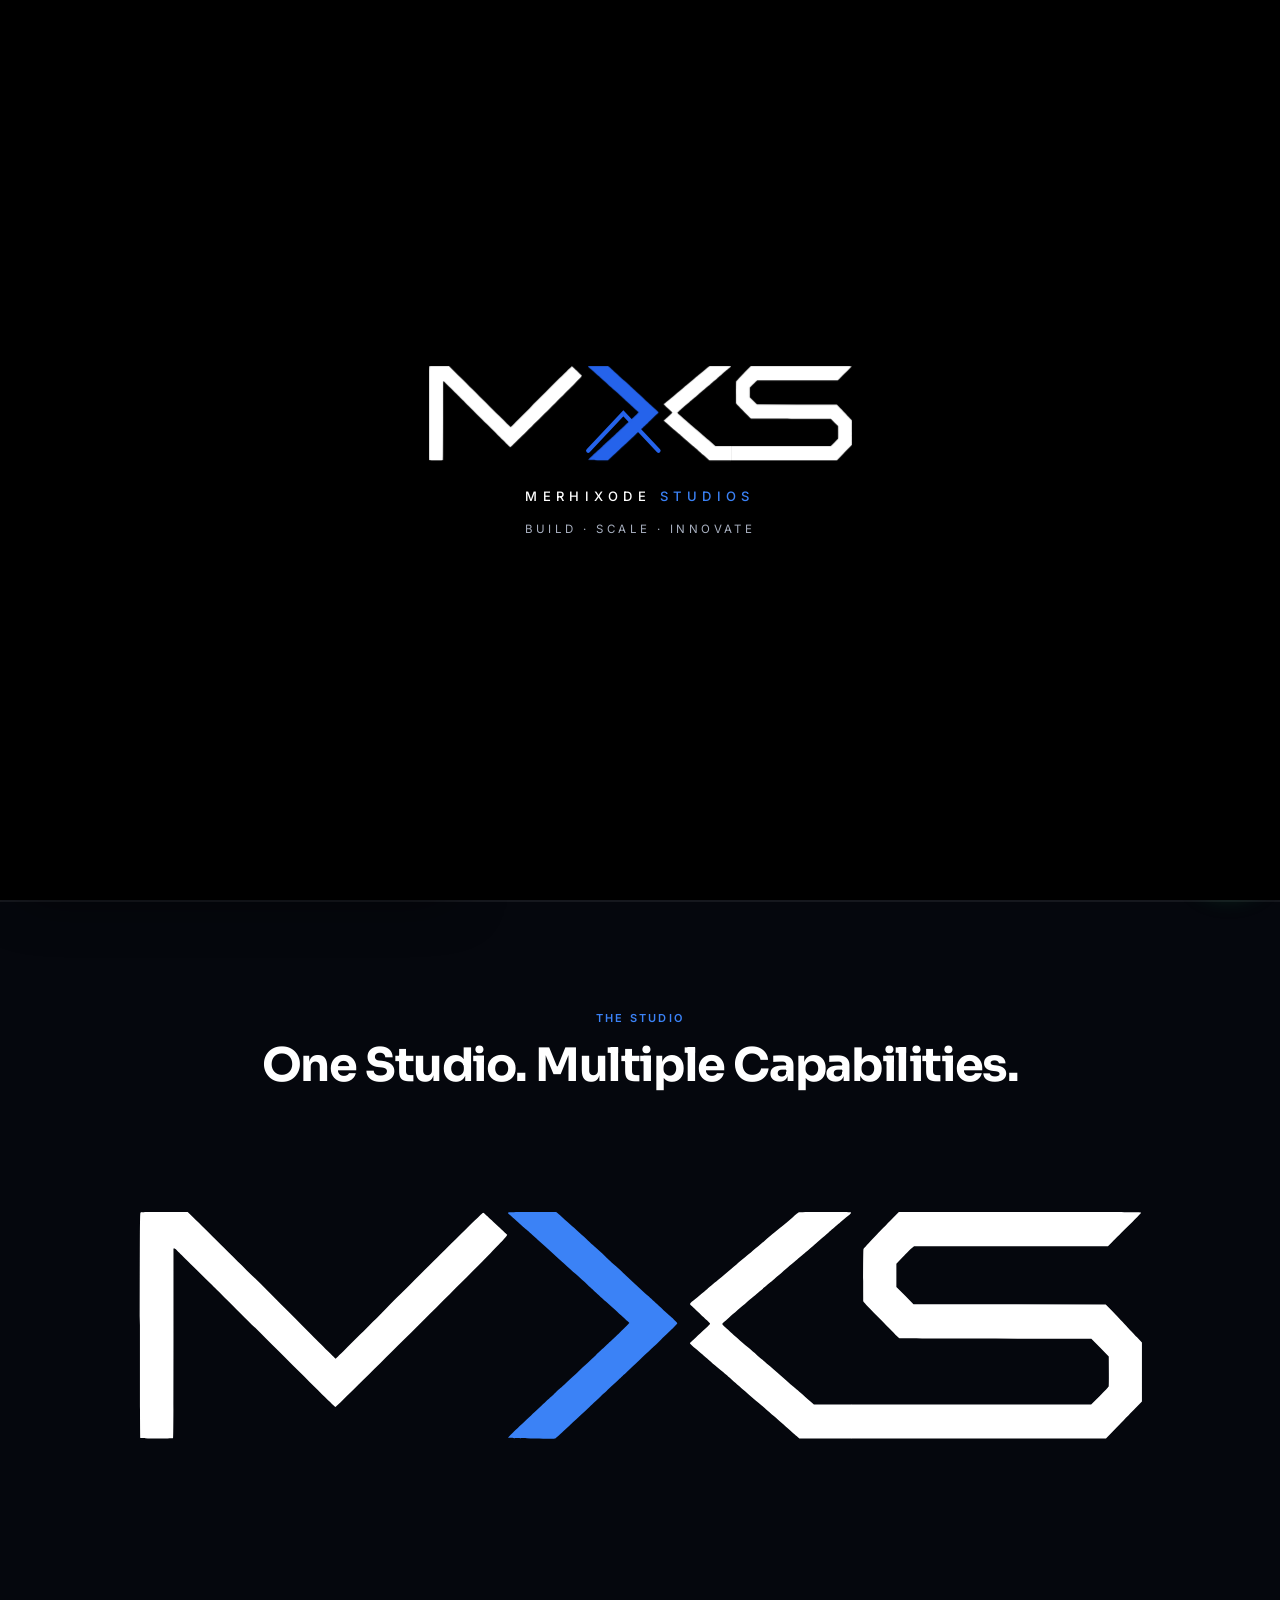
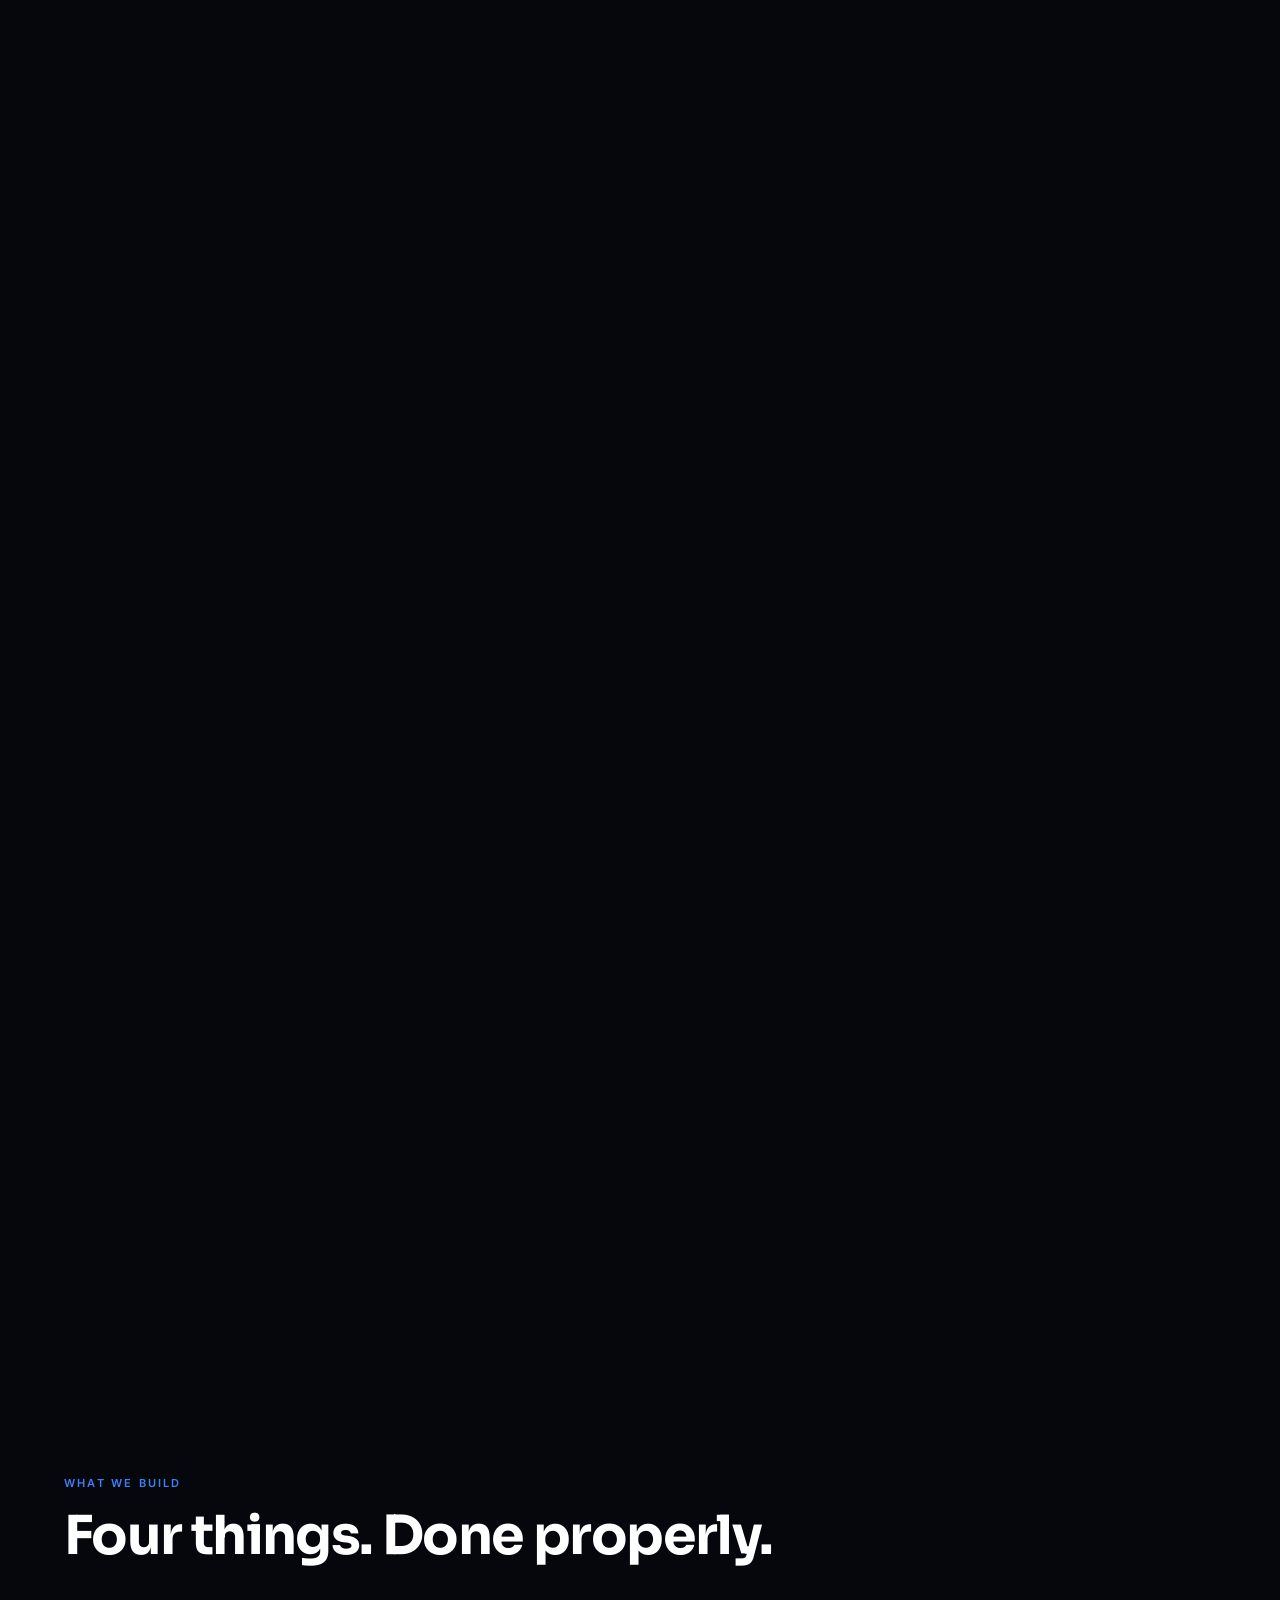
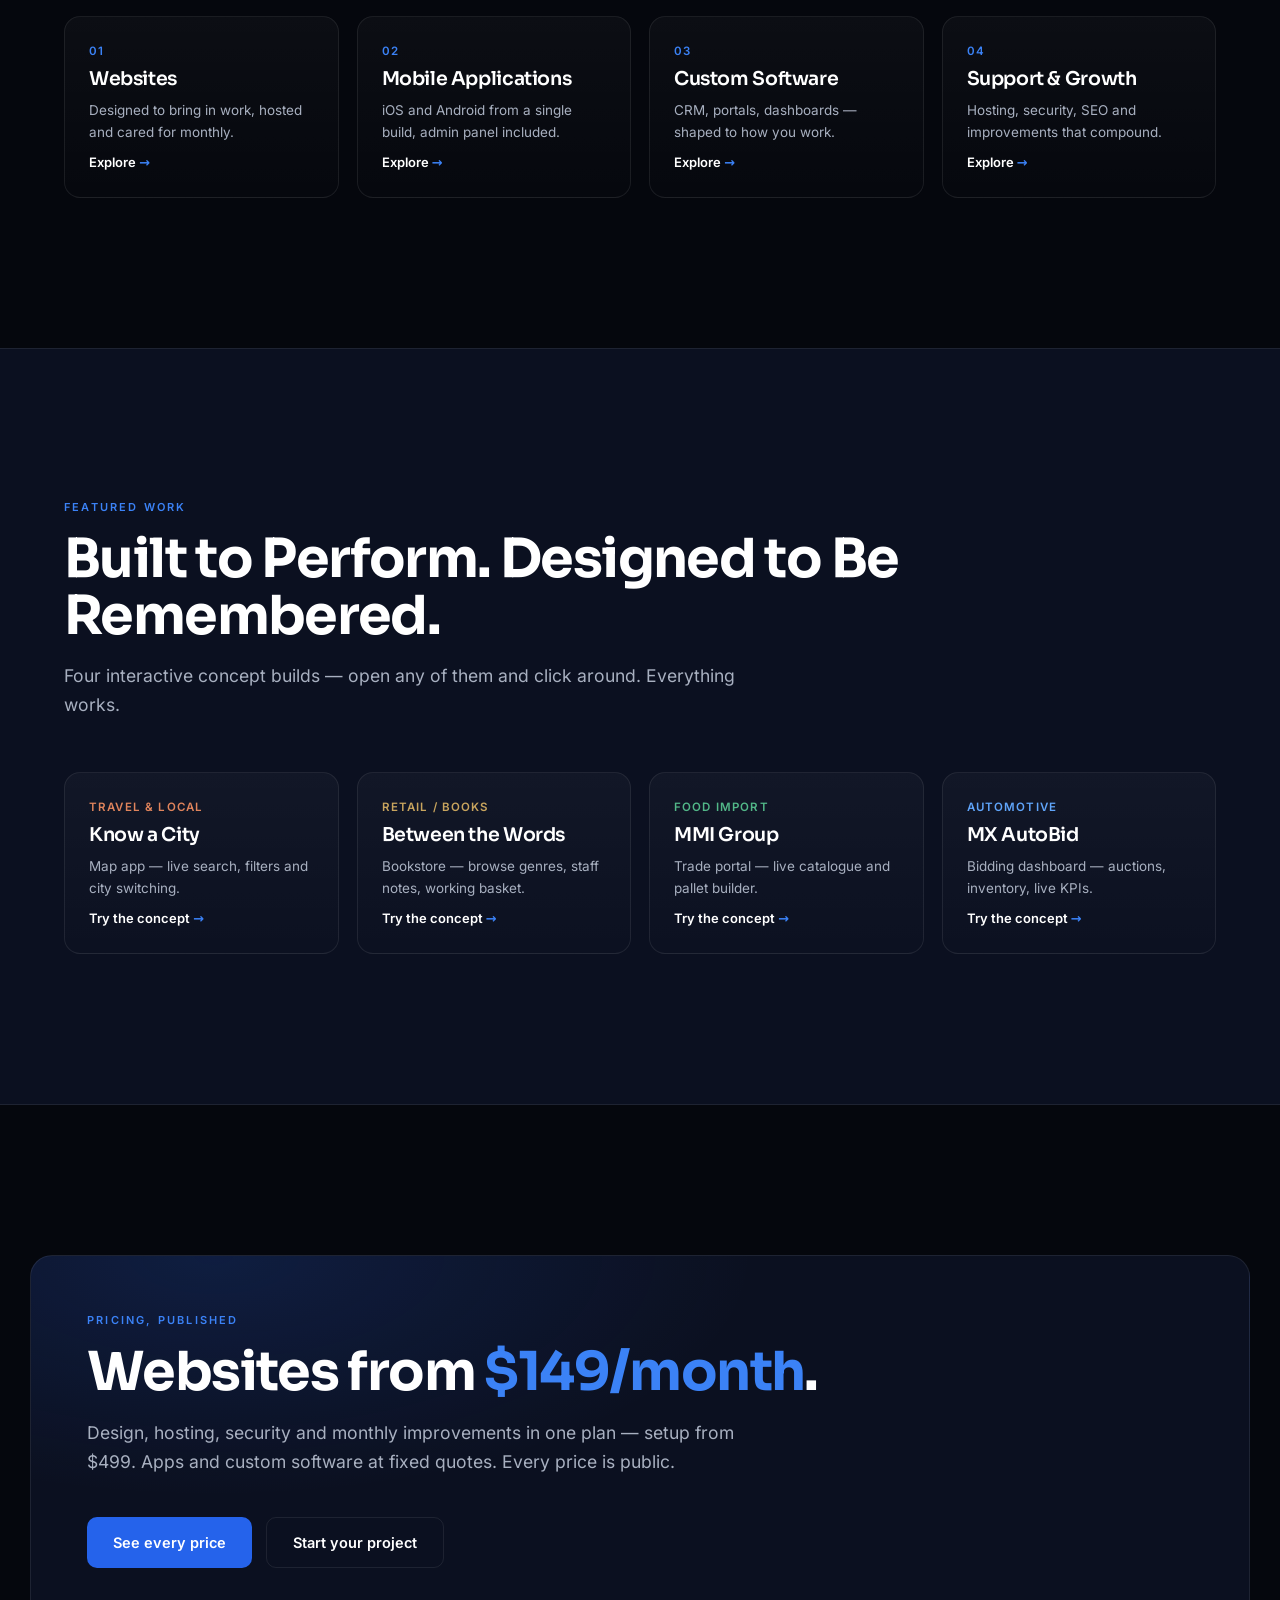
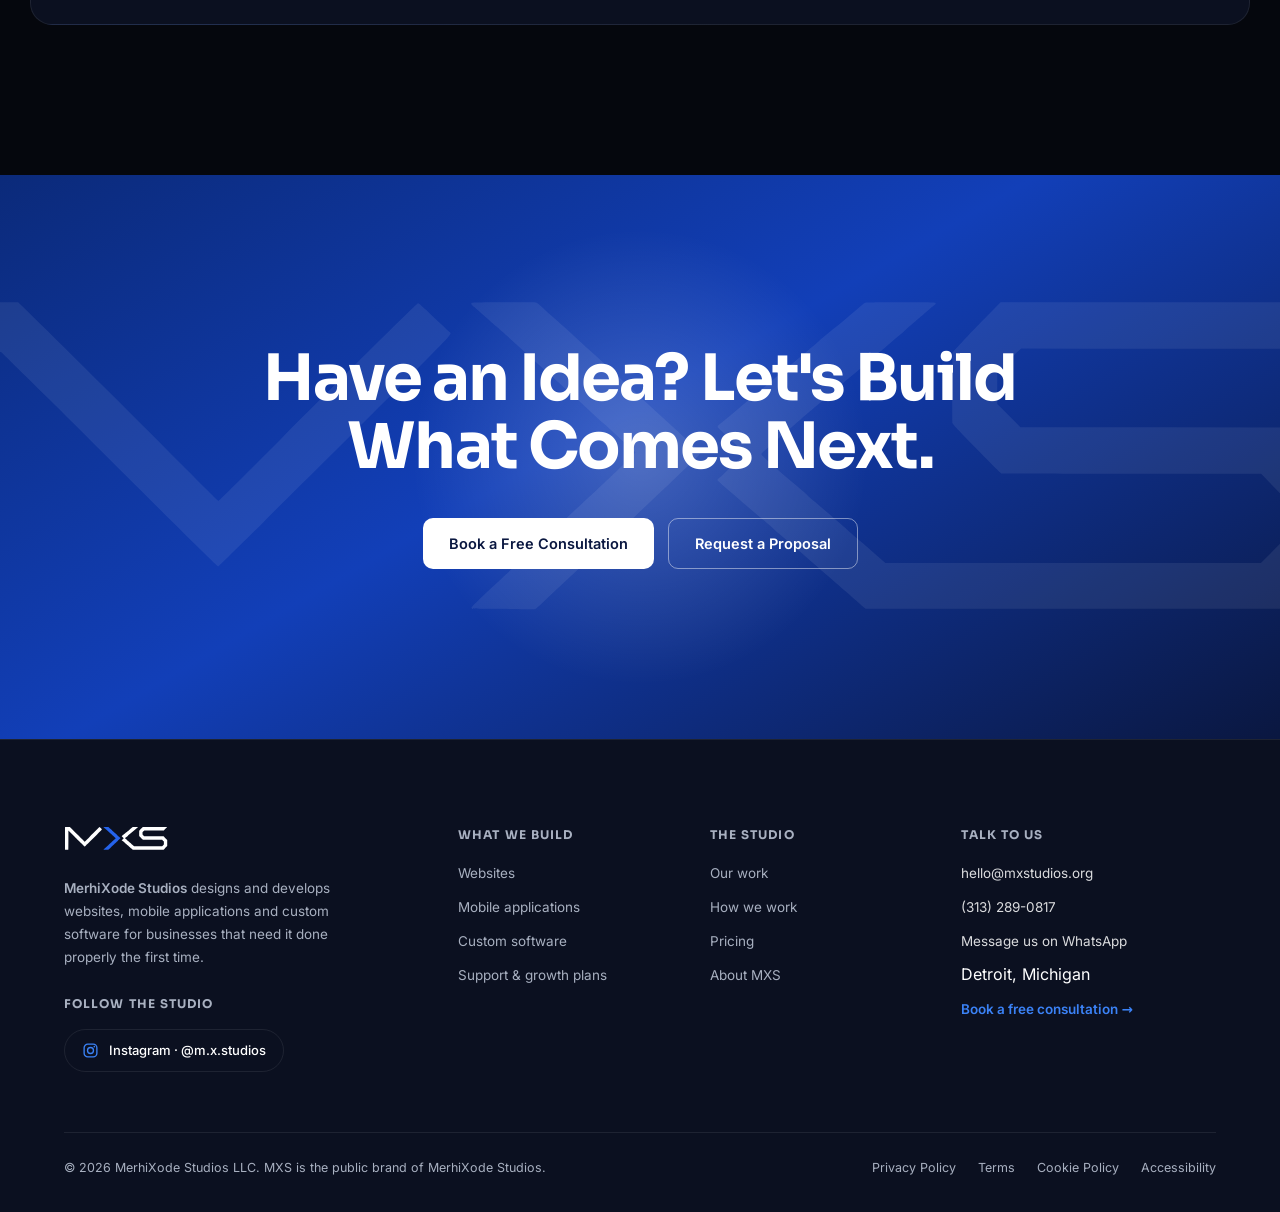
==== commit 1ed00340: "Add files via upload Website v2 — pages + subscription pricing" ====
--- a/index.html
+++ b/index.html
@@ -1,7 +1,7 @@
 <!DOCTYPE html><html lang="en"><head><meta charset="utf-8">
 <meta name="viewport" content="width=device-width,initial-scale=1">
 <title>MXS — MerhiXode Studios | Websites, Apps & Custom Software</title>
-<meta name="description" content="MerhiXode Studios designs and develops modern websites, mobile applications and custom software for ambitious businesses. Detroit built, shipping everywhere.">
+<meta name="description" content="MerhiXode Studios designs, builds and runs modern websites, mobile applications and custom software. Websites from $149/month. Detroit built, shipping everywhere.">
 <link rel="canonical" href="https://mxstudios.org/">
 <link rel="icon" type="image/svg+xml" href="/favicon.svg">
 <link rel="icon" type="image/png" sizes="32x32" href="/favicon-32.png">
@@ -10,826 +10,18 @@
 <meta name="theme-color" content="#06070B">
 <meta property="og:type" content="website">
 <meta property="og:site_name" content="MXS — MerhiXode Studios">
-<meta property="og:title" content="MXS — Websites, Apps &amp; Custom Software | Detroit">
-<meta property="og:description" content="Fixed price, fixed date, pricing published openly. Websites from $1,950. Built in Detroit, shipping everywhere.">
+<meta property="og:title" content="MXS — MerhiXode Studios | Websites, Apps &amp; Custom Software">
+<meta property="og:description" content="Fixed price, fixed date, pricing published openly. Websites from $149/month &mdash; design, hosting and care in one plan. Apps &amp; custom software at fixed quotes. Built in Detroit.">
 <meta property="og:url" content="https://mxstudios.org/">
 <meta property="og:image" content="https://mxstudios.org/og.png">
 <meta property="og:image:width" content="1200">
 <meta property="og:image:height" content="630">
 <meta name="twitter:card" content="summary_large_image">
-<meta name="twitter:title" content="MXS — Websites, Apps &amp; Custom Software | Detroit">
-<meta name="twitter:description" content="Fixed price, fixed date, pricing published openly. Websites from $1,950.">
+<meta name="twitter:title" content="MXS — MerhiXode Studios | Websites, Apps &amp; Custom Software">
+<meta name="twitter:description" content="Websites from $149/month. Apps &amp; custom software at fixed quotes. Pricing published openly.">
 <meta name="twitter:image" content="https://mxstudios.org/og.png">
-<style>
-@font-face{font-family:Sora;src:url([data-uri]) format('woff2');font-weight:700;font-display:swap}
-@font-face{font-family:Sora;src:url([data-uri]) format('woff2');font-weight:600;font-display:swap}
-@font-face{font-family:Inter;src:url([data-uri]) format('woff2');font-weight:400;font-display:swap}
-@font-face{font-family:Inter;src:url([data-uri]) format('woff2');font-weight:500;font-display:swap}
-@font-face{font-family:Inter;src:url([data-uri]) format('woff2');font-weight:600;font-display:swap}
-:root{--bg:#05070D;--bg2:#0B1020;--blue:#2563EB;--acc:#3B82F6;--gray:#A8B0C0;
-  --line:rgba(255,255,255,.08);--glass:rgba(255,255,255,.035);
-  --eo:cubic-bezier(.22,1,.36,1);--eio:cubic-bezier(.65,0,.35,1)}
-*{margin:0;padding:0;box-sizing:border-box}
-html{scroll-behavior:smooth}
-body{background:var(--bg);color:#fff;font-family:Inter,system-ui,sans-serif;
-  -webkit-font-smoothing:antialiased;overflow-x:hidden;line-height:1.5}
-body.lock{overflow:hidden}
-h1,h2,h3,h4{font-family:Sora;letter-spacing:-.03em;line-height:1.05}
-a{color:inherit;text-decoration:none}
-.wrap{max-width:1220px;margin:0 auto;padding:0 34px}
-.eyebrow{font-size:11px;font-weight:600;letter-spacing:.2em;text-transform:uppercase;color:var(--acc)}
-.sec{padding:150px 0;position:relative}
-.sec h2{font-size:clamp(30px,4.2vw,56px);margin-top:16px}
-.sec .lede{margin-top:18px;font-size:17.5px;line-height:1.65;color:var(--gray);max-width:62ch}
-.bl{color:var(--acc)}
-.btn{display:inline-flex;align-items:center;gap:9px;font-size:14.5px;font-weight:600;
-  padding:14px 26px;border-radius:10px;transition:.25s var(--eo);position:relative;overflow:hidden}
-.btn.pri{background:var(--blue);color:#fff}
-.btn.pri:hover{background:var(--acc);transform:translateY(-2px);box-shadow:0 12px 30px rgba(37,99,235,.35)}
-.btn.ghost{border:1px solid var(--line);color:#fff}
-.btn.ghost:hover{border-color:var(--acc);background:rgba(59,130,246,.1)}
-
-/* ============ 1. LOADER ============ */
-#loader{position:fixed;inset:0;z-index:9999;background:#000;display:grid;place-items:center;
-  transition:opacity .5s ease,visibility .5s}
-#loader.done{opacity:0;visibility:hidden}
-.ld{display:flex;flex-direction:column;align-items:center}
-.ld-mark{width:min(430px,62vw);height:auto;overflow:visible}
-.ld-mark .lm-line{fill:none;stroke:var(--blue);stroke-width:26;stroke-linecap:round;
-  stroke-dasharray:1;stroke-dashoffset:1;animation:ldLine .8s var(--eio) .25s forwards}
-@keyframes ldLine{to{stroke-dashoffset:0}}
-.ld-mark #ldBlue{opacity:0;animation:ldPop .5s var(--eo) 1.05s forwards}
-@keyframes ldPop{from{opacity:0;transform:scale(.9)}to{opacity:1;transform:none}}
-.ld-mark #ldM{clip-path:inset(0 100% 0 0);animation:ldWipe .8s var(--eio) 1.5s forwards}
-@keyframes ldWipe{to{clip-path:inset(0 0 0 0)}}
-.ld-mark #ldX{opacity:0;animation:ldFade .5s var(--eo) 2.25s forwards}
-.ld-mark #ldS{opacity:0;transform:translateX(90px);animation:ldSlide .65s var(--eo) 2.6s forwards}
-@keyframes ldFade{to{opacity:1}}
-@keyframes ldSlide{to{opacity:1;transform:none}}
-.ld-name{margin-top:24px;font-size:13px;font-weight:500;letter-spacing:.42em;opacity:0;
-  animation:ldUp .55s var(--eo) 3.2s forwards}
-.ld-name b{color:var(--acc);font-weight:500}
-.ld-tag{margin-top:14px;font-size:11.5px;letter-spacing:.3em;color:var(--gray);opacity:0;
-  animation:ldUp .55s var(--eo) 3.6s forwards}
-@keyframes ldUp{from{opacity:0;transform:translateY(9px)}to{opacity:1;transform:none}}
-.ld.shrink{transform:scale(.16) translateY(-260%);opacity:0;
-  transition:transform .75s var(--eio),opacity .5s ease .3s}
-
-/* ============ 2. NAV ============ */
-header{position:fixed;top:0;left:0;right:0;z-index:900;padding:18px 0;
-  transition:padding .35s var(--eo),background .35s ease,backdrop-filter .35s,border-color .35s;
-  border-bottom:1px solid transparent}
-header.stuck{padding:10px 0;background:rgba(5,7,13,.82);backdrop-filter:blur(20px) saturate(180%);
-  border-bottom-color:var(--line)}
-.nav{max-width:1220px;margin:0 auto;padding:0 34px;display:flex;align-items:center;justify-content:space-between;gap:24px}
-.nav .logo{width:96px;flex:none;transition:width .35s var(--eo)}
-header.stuck .nav .logo{width:80px}
-.nav ul{display:flex;gap:28px;list-style:none;font-size:14px;font-weight:500}
-.nav ul a{color:rgba(255,255,255,.78);transition:color .2s;position:relative}
-.nav ul a::after{content:'';position:absolute;left:0;right:100%;bottom:-6px;height:1.5px;
-  background:var(--acc);transition:right .3s var(--eo)}
-.nav ul a:hover{color:#fff} .nav ul a:hover::after{right:0}
-.nav .right{display:flex;align-items:center;gap:16px;font-size:14px;font-weight:500}
-.portal{color:rgba(255,255,255,.78)} .portal:hover{color:#fff}
-.consult{position:relative;border:1.5px solid var(--blue);border-radius:9px;padding:11px 20px;
-  font-weight:600;overflow:hidden;isolation:isolate}
-.consult::before{content:'';position:absolute;inset:0;background:var(--blue);z-index:-1;
-  transform:scaleX(0);transform-origin:left;transition:transform .34s var(--eo)}
-.consult:hover::before{transform:scaleX(1)}
-.burger{display:none;width:26px;height:18px;position:relative;flex:none}
-.burger i{position:absolute;left:0;right:0;height:2px;background:#fff;border-radius:2px}
-.burger i:nth-child(1){top:0}.burger i:nth-child(2){top:8px}.burger i:nth-child(3){top:16px}
-
-/* ============ 3. HERO ============ */
-.hero{position:relative;min-height:100vh;display:grid;place-items:center;overflow:hidden;padding:150px 0 90px}
-.hero-bg{position:absolute;inset:0;pointer-events:none}
-.hero-mark{position:absolute;top:50%;left:50%;width:min(1500px,124vw);transform:translate(-50%,-50%);
-  opacity:.055}
-.hero-mark svg{width:100%;height:auto;overflow:visible}
-.hero-mark #hM,.hero-mark #hS{transition:transform .5s cubic-bezier(.2,.8,.3,1)}
-.hero-mark #hB{animation:pulseX 3.6s ease-in-out infinite;transform-origin:center}
-@keyframes pulseX{0%,100%{opacity:.55}50%{opacity:1}}
-.glow{position:absolute;width:620px;height:620px;border-radius:50%;pointer-events:none;
-  background:radial-gradient(circle,rgba(59,130,246,.20) 0%,rgba(59,130,246,0) 65%);
-  transform:translate(-50%,-50%);transition:opacity .4s;left:50%;top:50%}
-.hero .wrap{position:relative;z-index:2;text-align:center}
-.hero h1{font-size:clamp(38px,6.2vw,82px);max-width:19ch;margin:0 auto}
-.hero .sub{margin:26px auto 0;font-size:18.5px;line-height:1.65;color:var(--gray);max-width:62ch}
-.hero .cta{margin-top:40px;display:flex;gap:14px;justify-content:center;flex-wrap:wrap}
-.rot{margin-top:52px;display:flex;align-items:center;justify-content:center;gap:12px;
-  font-size:14px;color:var(--gray)}
-.rot-win{position:relative;height:26px;overflow:hidden;min-width:220px;text-align:left}
-.rot-win b{position:absolute;left:0;top:0;font-family:Sora;font-weight:600;font-size:19px;
-  color:#fff;white-space:nowrap;opacity:0;transform:translateY(100%);
-  transition:transform .5s var(--eo),opacity .35s}
-.rot-win b.on{opacity:1;transform:none} .rot-win b.up{opacity:0;transform:translateY(-100%)}
-
-/* ============ 4. M X S SIGNATURE ============ */
-.mxs-wrap{height:225vh;position:relative}
-.mxs-pin{position:sticky;top:0;height:100vh;display:grid;
-  grid-template-rows:auto minmax(0,1fr) auto;align-content:center;gap:clamp(20px,4vh,52px);
-  padding:110px 34px 60px;overflow:hidden}
-.sigrail{position:absolute;top:0;left:0;right:0;height:2px;background:rgba(255,255,255,.07);z-index:5}
-.sigrail i{display:block;height:100%;background:linear-gradient(90deg,var(--blue),var(--acc));
-  transform:scaleX(0);transform-origin:left;will-change:transform}
-.mxs-head{text-align:center}
-.mxs-head h2{font-size:clamp(26px,3.6vw,48px);margin-top:14px}
-.mxs-letters{display:flex;align-items:center;justify-content:center;
-  gap:var(--gap,0px);width:min(1020px,86vw);margin:0 auto;align-self:center}
-.ltr{flex:var(--fg) 0 0;min-width:0;transition:none}
-.ltr svg{width:100%;height:auto;display:block;overflow:visible}
-#LM{--fg:992} #LX{--fg:900} #LS{--fg:783}
-.mxs-cards{display:grid;grid-template-columns:repeat(3,1fr);gap:22px;
-  width:min(1020px,86vw);margin:0 auto;min-height:clamp(130px,20vh,190px)}
-.lcard{opacity:0;transform:translateY(18px);text-align:center;
-  transition:opacity .5s var(--eo),transform .5s var(--eo)}
-.lcard .role{font-size:10.5px;font-weight:600;letter-spacing:.16em;text-transform:uppercase;
-  color:var(--acc);display:block;margin-bottom:10px}
-.lcard h3{font-size:clamp(16px,1.7vw,21px);margin-bottom:9px}
-.lcard p{font-size:clamp(12.5px,1.1vw,14px);line-height:1.6;color:var(--gray)}
-
-/* ============ 5. SERVICES ============ */
-.svcs{border-top:1px solid var(--line)}
-.svcs.dim .svc{opacity:.32} .svcs.dim .svc:hover{opacity:1}
-.svc{display:grid;grid-template-columns:1fr 1fr;gap:60px;align-items:center;
-  padding:66px 0;border-bottom:1px solid var(--line);transition:opacity .35s var(--eo)}
-.svc .num{font-family:Sora;font-weight:700;font-size:13px;color:var(--acc);letter-spacing:.08em}
-.svc h3{font-size:clamp(26px,3vw,38px);margin:14px 0 16px}
-.svc p{font-size:16px;line-height:1.65;color:var(--gray);max-width:46ch}
-.lnk{display:inline-flex;gap:8px;align-items:center;margin-top:24px;font-size:14px;
-  font-weight:600;color:var(--acc)}
-.lnk i{font-style:normal;transition:transform .3s var(--eo)}
-.svc:hover .lnk i{transform:translateX(5px)}
-.viz{aspect-ratio:16/10;border-radius:14px;border:1px solid var(--line);
-  background:linear-gradient(160deg,rgba(37,99,235,.10),rgba(255,255,255,.02));
-  position:relative;overflow:hidden}
-.viz::before,.viz::after{content:'';position:absolute;transition:.5s var(--eo)}
-.viz-browser::before{inset:14% 12%;border:1.5px solid rgba(255,255,255,.16);border-radius:8px}
-.viz-browser::after{left:12%;right:12%;top:14%;height:16px;background:rgba(255,255,255,.12);
-  border-radius:8px 8px 0 0}
-.svc:hover .viz-browser::before{inset:9% 8%;border-color:var(--acc)}
-.viz-phone::before{width:20%;height:62%;left:24%;top:19%;border:1.5px solid rgba(255,255,255,.16);border-radius:10px}
-.viz-phone::after{width:20%;height:62%;left:52%;top:19%;border:1.5px solid rgba(255,255,255,.16);border-radius:10px}
-.svc:hover .viz-phone::before{top:13%;border-color:var(--acc)}
-.svc:hover .viz-phone::after{top:25%;border-color:var(--acc)}
-.viz-dash::before{left:10%;top:16%;width:26%;height:68%;background:rgba(255,255,255,.07);border-radius:8px}
-.viz-dash::after{left:42%;top:16%;width:48%;height:32%;background:rgba(37,99,235,.28);border-radius:8px}
-.svc:hover .viz-dash::after{height:68%;background:rgba(59,130,246,.4)}
-.viz-flow::before{left:16%;top:46%;width:68%;height:1.5px;background:rgba(255,255,255,.2)}
-.viz-flow::after{left:16%;top:calc(46% - 5px);width:12px;height:12px;border-radius:50%;
-  background:var(--acc);box-shadow:0 0 18px var(--acc)}
-.svc:hover .viz-flow::after{left:72%}
-.viz-graph::before{left:14%;bottom:20%;width:72%;height:1.5px;background:rgba(255,255,255,.16)}
-.viz-graph::after{left:14%;bottom:20%;width:0;height:44%;
-  background:linear-gradient(to top,rgba(59,130,246,.5),rgba(59,130,246,0));
-  clip-path:polygon(0 100%,25% 62%,50% 74%,75% 30%,100% 8%,100% 100%)}
-.svc:hover .viz-graph::after{width:72%}
-
-/* ============ 6. WORK ============ */
-.wks{display:grid;gap:26px;margin-top:56px}
-.wk{display:grid;grid-template-columns:1.25fr 1fr;gap:0;border:1px solid var(--line);
-  border-radius:18px;overflow:hidden;background:var(--glass);position:relative;
-  transition:border-color .4s var(--eo),transform .4s var(--eo)}
-.wk::after{content:'';position:absolute;inset:0;border-radius:18px;pointer-events:none;
-  border:1.5px solid transparent;transition:border-color .4s}
-.wk:hover{transform:translateY(-4px)} .wk:hover::after{border-color:var(--blue)}
-.wk-img{position:relative;aspect-ratio:16/10;overflow:hidden;
-  background:linear-gradient(150deg,#132247,#0A0F1E)}
-.wk-mock{position:absolute;inset:12% 10%;border-radius:10px;border:1px solid rgba(255,255,255,.14);
-  background:linear-gradient(160deg,rgba(37,99,235,.24),rgba(255,255,255,.03));
-  transition:transform .5s var(--eo)}
-.wk:hover .wk-mock{transform:scale(1.06)}
-.wk-eye{position:absolute;left:50%;top:50%;transform:translate(-50%,-50%) scale(.7);opacity:0;
-  width:120px;height:120px;border-radius:50%;background:var(--blue);display:grid;place-items:center;
-  font-size:12px;font-weight:600;text-align:center;padding:0 18px;
-  transition:opacity .35s,transform .45s var(--eo)}
-.wk:hover .wk-eye{opacity:1;transform:translate(-50%,-50%) scale(1)}
-.wk-meta{padding:40px 38px;display:flex;flex-direction:column;justify-content:center}
-.wk-meta .ind{font-size:11px;font-weight:600;letter-spacing:.16em;text-transform:uppercase;color:var(--acc)}
-.wk-meta h3{font-size:28px;margin:12px 0 8px}
-.wk-meta .srv{font-size:14px;color:var(--gray)}
-.wk-meta .res{margin-top:18px;font-size:13.5px;color:rgba(255,255,255,.45);font-style:italic}
-
-/* ============ 7. PROCESS ============ */
-.proc{position:relative;margin-top:60px;padding-left:26px}
-.proc::before{content:'';position:absolute;left:5px;top:10px;bottom:10px;width:2px;background:var(--line)}
-.proc-fill{position:absolute;left:5px;top:10px;width:2px;background:linear-gradient(var(--blue),var(--acc));
-  height:0;transition:height .1s linear}
-.step{list-style:none;position:relative;padding:0 0 46px 40px}
-.step .dot{position:absolute;left:-26px;top:4px;width:12px;height:12px;border-radius:50%;
-  background:var(--bg);border:2px solid var(--line);transition:.4s var(--eo)}
-.step.on .dot{border-color:var(--acc);background:var(--acc);box-shadow:0 0 0 5px rgba(59,130,246,.16)}
-.step .stg{font-size:10.5px;font-weight:600;letter-spacing:.18em;text-transform:uppercase;color:var(--gray)}
-.step h4{font-size:22px;margin:8px 0 10px;transition:color .4s}
-.step p{font-size:15px;line-height:1.6;color:var(--gray);max-height:0;overflow:hidden;opacity:0;
-  transition:max-height .5s var(--eo),opacity .4s}
-.step.on p{max-height:120px;opacity:1}
-.step.on .stg{color:var(--acc)}
-
-/* ============ 8/9. PRICING ============ */
-.toggle{display:inline-flex;gap:4px;padding:5px;border-radius:100px;border:1px solid var(--line);
-  background:var(--glass);margin-top:34px}
-.toggle button{border:none;background:transparent;color:var(--gray);font-family:Inter;font-size:13.5px;
-  font-weight:600;padding:10px 22px;border-radius:100px;cursor:pointer;transition:.3s var(--eo)}
-.toggle button.on{background:var(--blue);color:#fff}
-.panelset{position:relative;margin-top:48px}
-.panel{display:none;grid-template-columns:repeat(auto-fit,minmax(258px,1fr));gap:18px;
-  animation:pIn .5s var(--eo) both}
-.panel.on{display:grid}
-@keyframes pIn{from{opacity:0;transform:translateY(14px)}to{opacity:1;transform:none}}
-.tier{border:1px solid var(--line);border-radius:18px;padding:32px 26px;background:var(--glass);
-  position:relative;display:flex;flex-direction:column;transition:.35s var(--eo)}
-.tier:hover{transform:translateY(-5px);border-color:rgba(59,130,246,.5)}
-.tier.pop{border-color:var(--blue);background:linear-gradient(170deg,rgba(37,99,235,.13),var(--glass))}
-.badge{position:absolute;top:-11px;left:26px;background:var(--blue);font-size:10.5px;font-weight:600;
-  letter-spacing:.1em;text-transform:uppercase;padding:5px 12px;border-radius:100px}
-.tier h4{font-size:19px}
-.tier .price{font-family:Sora;font-weight:700;font-size:34px;margin-top:14px;letter-spacing:-.03em}
-.tier .meta{font-size:12.5px;color:var(--acc);margin-top:6px;font-weight:500}
-.tier .ideal{font-size:13px;color:var(--gray);margin-top:14px;min-height:38px}
-.tier ul{list-style:none;margin:22px 0 26px;display:grid;gap:10px}
-.tier li{font-size:13.5px;color:rgba(255,255,255,.76);padding-left:20px;position:relative}
-.tier li::before{content:'';position:absolute;left:0;top:7px;width:7px;height:7px;border-radius:2px;
-  background:var(--blue)}
-.tier .btn{margin-top:auto;justify-content:center}
-.excl{margin:-6px 0 24px;padding-top:18px;border-top:1px dashed rgba(255,255,255,.13)}
-.excl>span{font-size:11px;font-weight:600;letter-spacing:.1em;text-transform:uppercase;color:var(--acc)}
-.excl ul{margin:12px 0 0;gap:8px}
-.excl li{font-size:13px;color:rgba(255,255,255,.42);padding-left:20px}
-.excl li::before{content:'';position:absolute;left:0;top:9px;width:9px;height:1.5px;border-radius:2px;
-  background:rgba(255,255,255,.28)}
-.care .ring{position:relative;display:inline-flex;flex-direction:column;margin-top:14px}
-.care .ring::before{content:'';position:absolute;left:-16px;top:50%;width:74px;height:74px;
-  border-radius:50%;border:1.5px dashed rgba(59,130,246,.4);transform:translateY(-50%);
-  animation:spin 9s linear infinite}
-@keyframes spin{to{transform:translateY(-50%) rotate(360deg)}}
-.care .per{font-size:12.5px;color:var(--gray);margin-top:4px}
-
-/* ============ 10. TRUST ============ */
-.trs{display:grid;grid-template-columns:repeat(auto-fit,minmax(215px,1fr));gap:18px;margin-top:52px}
-.tr{border:1px solid var(--line);border-radius:14px;padding:26px 22px;background:var(--glass)}
-.tr h4{font-size:16px;margin-bottom:10px} .tr p{font-size:13.5px;line-height:1.6;color:var(--gray)}
-.marq{margin-top:70px;overflow:hidden;position:relative;
-  mask-image:linear-gradient(90deg,transparent,#000 12%,#000 88%,transparent)}
-.marq-t{display:flex;gap:56px;width:max-content;animation:run 34s linear infinite}
-.marq-t span{font-family:Sora;font-weight:600;font-size:19px;color:rgba(255,255,255,.34);white-space:nowrap}
-@keyframes run{to{transform:translateX(-50%)}}
-
-/* ============ 11. ABOUT ============ */
-.about-anim{margin-top:54px;display:grid;place-items:center;min-height:150px;text-align:center}
-.an-full{font-family:Sora;font-weight:700;font-size:clamp(24px,4vw,50px);letter-spacing:-.02em;
-  transition:opacity .6s var(--eo)}
-.an-full .k{color:var(--acc)}
-.an-short{font-family:Sora;font-weight:700;font-size:clamp(40px,7vw,86px);letter-spacing:.06em;
-  opacity:0;position:absolute;transition:opacity .6s var(--eo)}
-.about-anim.flip .an-full{opacity:0} .about-anim.flip .an-short{opacity:1}
-
-/* ============ 12. TESTIMONIALS ============ */
-.first{margin-top:48px;border:1px solid var(--line);border-radius:20px;padding:56px 44px;
-  background:linear-gradient(160deg,rgba(37,99,235,.12),var(--glass));text-align:center}
-.first h3{font-size:clamp(24px,3vw,36px);max-width:20ch;margin:0 auto}
-.first p{margin:18px auto 30px;color:var(--gray);font-size:16px;max-width:56ch}
-.prins{display:grid;grid-template-columns:repeat(auto-fit,minmax(230px,1fr));gap:18px;margin-top:34px}
-.prin{border:1px solid var(--line);border-radius:14px;padding:24px 20px;background:var(--glass);text-align:left}
-.prin b{font-family:Sora;font-size:15px;display:block;margin-bottom:8px}
-.prin p{font-size:13.5px;color:var(--gray);margin:0;line-height:1.6}
-
-/* ============ 13. CTA ============ */
-.cta-sec{position:relative;overflow:hidden;padding:170px 0;
-  background:linear-gradient(150deg,#0B2A7A 0%,#123FB8 46%,#0A1740 100%)}
-.cta-mark{position:absolute;top:50%;left:50%;width:min(1400px,120vw);transform:translate(-50%,-50%);
-  opacity:.07;pointer-events:none}
-.cta-mark svg{width:100%;height:auto}
-.cta-light{position:absolute;width:520px;height:520px;border-radius:50%;pointer-events:none;
-  background:radial-gradient(circle,rgba(255,255,255,.20),transparent 62%);
-  transform:translate(-50%,-50%);left:50%;top:50%;transition:opacity .4s}
-.cta-sec .wrap{position:relative;z-index:2;text-align:center}
-.cta-sec h2{font-size:clamp(32px,5vw,66px);max-width:17ch;margin:0 auto}
-.cta-sec .cta{margin-top:38px;display:flex;gap:14px;justify-content:center;flex-wrap:wrap}
-.cta-sec .btn.pri{background:#fff;color:#0A1740} .cta-sec .btn.pri:hover{background:#E7EEFF}
-.cta-sec .btn.ghost{border-color:rgba(255,255,255,.45)}
-
-/* ---- pricing note ---- */
-.note{margin-top:16px;font-size:14px;line-height:1.6;color:var(--gray);max-width:66ch;
-  padding-left:16px;border-left:2px solid var(--blue)}
-.wk-nm{position:absolute;left:0;right:0;top:50%;transform:translateY(-50%);text-align:center;
-  font-family:Sora;font-weight:700;font-size:clamp(18px,2.2vw,30px);color:rgba(255,255,255,.5);
-  letter-spacing:-.02em;padding:0 20px}
-.wk-meta .stack{margin-top:14px;font-size:12px;color:var(--acc);letter-spacing:.04em}
-.wk-meta .lnk{margin-top:18px}
-
-/* ---- contact ---- */
-.ways{display:grid;grid-template-columns:repeat(auto-fit,minmax(230px,1fr));gap:18px;margin-top:46px}
-.way{border:1px solid var(--line);border-radius:16px;padding:30px 26px;background:var(--glass);
-  display:flex;flex-direction:column;gap:8px;transition:.3s var(--eo)}
-.way:hover{border-color:var(--acc);transform:translateY(-4px)}
-.way .ic{width:42px;height:42px;border-radius:11px;display:grid;place-items:center;margin-bottom:8px}
-.way b{font-family:Sora;font-size:17px}
-.way span{font-size:14.5px;color:var(--gray)}
-.way small{font-size:12.5px;color:rgba(255,255,255,.4);margin-top:2px}
-
-
-
-/* ===== preview site internals ===== */
-.pvsite{font-family:Inter,system-ui,-apple-system,sans-serif;line-height:1.55;
-  -webkit-font-smoothing:antialiased;letter-spacing:-.005em}
-.pvsite *{box-sizing:border-box;margin:0;padding:0}
-.pvsite img{max-width:100%}
-.pvsite .pvw{width:100%;max-width:1000px;margin:0 auto;padding:0 44px}
-.pvsite .pvnav{display:flex;align-items:center;justify-content:space-between;gap:20px;
-  padding:18px 44px;position:sticky;top:0;z-index:9}
-.pvsite .pvnav ul{display:flex;gap:24px;list-style:none;font-size:13.5px}
-.pvsite .pvbtn{display:inline-block;padding:10px 20px;border-radius:8px;font-size:13.5px;
-  font-weight:600;text-decoration:none;white-space:nowrap}
-.pvsite h1,.pvsite h2,.pvsite h3,.pvsite h4{letter-spacing:-.028em;line-height:1.12}
-.pvsite .pvsec{padding:76px 0}
-.pv-view.mob .pvsite .pvw,.pv-view.mob .pvsite .pvnav{padding-left:20px;padding-right:20px}
-.pv-view.mob .pvsite .pvnav ul{display:none}
-.pv-view.mob .pvsite .pvsec{padding:44px 0}
-.pv-view.mob .pvsite .pvgrid,.pv-view.mob .pvsite .pvsplit,
-.pv-view.mob .pvsite .pv3,.pv-view.mob .pvsite .pv4{grid-template-columns:1fr!important}
-.pv-view.mob .pvsite h1{font-size:30px!important}
-.pv-view.mob .pvsite h2{font-size:23px!important}
-
-
-/* ---- 1. Know a City — map app ---- */
-.pv-kc{background:#FBF7F1;color:#231F1B}
-.pv-kc .kc-bar{display:flex;align-items:center;justify-content:space-between;gap:14px;
-  padding:14px 22px;background:rgba(251,247,241,.95);backdrop-filter:blur(10px);
-  border-bottom:1px solid #E7DDD0;position:sticky;top:0;z-index:9;flex-wrap:wrap}
-.pv-kc .kc-logo{font-weight:800;font-size:16px;letter-spacing:-.03em;white-space:nowrap}
-.pv-kc .kc-logo span{color:#C2603F}
-.pv-kc .kc-cities{display:flex;gap:5px;background:#F1E9DC;border-radius:10px;padding:4px}
-.pv-kc .kc-city{font:inherit;font-size:12.5px;font-weight:600;color:#8A7D72;border:0;background:none;
-  border-radius:7px;padding:7px 14px;cursor:pointer;transition:.2s}
-.pv-kc .kc-city.on{background:#fff;color:#231F1B;box-shadow:0 2px 8px rgba(120,80,50,.14)}
-.pv-kc .kc-wx{display:flex;align-items:center;gap:8px;background:#fff;border:1px solid #E7DDD0;
-  border-radius:99px;padding:7px 14px;font-size:12.5px;color:#6B6058;white-space:nowrap}
-.pv-kc .kc-sun{width:13px;height:13px;border-radius:50%;background:linear-gradient(135deg,#FFC55C,#F59E0B);flex:none}
-.pv-kc .kc-tools{display:flex;gap:10px;align-items:center;padding:14px 22px 12px;flex-wrap:wrap}
-.pv-kc .kc-srch{flex:1;min-width:200px;display:flex;align-items:center;gap:9px;background:#fff;
-  border:1px solid #E4D8C9;border-radius:11px;padding:10px 15px}
-.pv-kc .kc-srch input{flex:1;border:0;outline:0;background:none;font:inherit;font-size:13.5px;color:#231F1B}
-.pv-kc .kc-srch input::placeholder{color:#A89A8C}
-.pv-kc .kc-pin{width:14px;height:14px;border-radius:50% 50% 50% 0;background:#C2603F;
-  transform:rotate(-45deg);flex:none}
-.pv-kc .kc-chips{display:flex;gap:7px;flex-wrap:wrap}
-.pv-kc .kc-chip{font:inherit;font-size:12px;font-weight:600;color:#7A6D62;background:#F6F1E9;
-  border:1px solid transparent;border-radius:99px;padding:7px 14px;cursor:pointer;transition:.2s}
-.pv-kc .kc-chip.on{background:#C2603F;color:#fff}
-.pv-kc .kc-main{display:grid;grid-template-columns:340px 1fr;gap:0;height:540px;
-  border-top:1px solid #EDE3D6}
-.pv-kc .kc-list{overflow-y:auto;border-right:1px solid #EDE3D6;background:#FDFAF5}
-.pv-kc .kc-list::-webkit-scrollbar{width:7px}
-.pv-kc .kc-list::-webkit-scrollbar-thumb{background:#E0D4C3;border-radius:7px}
-.pv-kc .kc-cnt{font-size:11.5px;letter-spacing:.08em;text-transform:uppercase;color:#A89A8C;
-  padding:14px 18px 8px}
-.pv-kc .kc-it{display:flex;gap:13px;padding:13px 18px;cursor:pointer;border-bottom:1px solid #F2EADF;transition:.18s}
-.pv-kc .kc-it:hover{background:#F8F2E8}
-.pv-kc .kc-it.on{background:#F6E7DE;box-shadow:inset 3px 0 0 #C2603F}
-.pv-kc .kc-th{width:52px;height:52px;border-radius:11px;flex:none}
-.pv-kc .kc-it h4{font-size:14px;margin-bottom:2px}
-.pv-kc .kc-it p{font-size:12px;color:#8A7D72;margin-bottom:5px}
-.pv-kc .kc-tg{display:flex;gap:5px;flex-wrap:wrap}
-.pv-kc .kc-tg span{font-size:10.5px;background:#F1E9DC;color:#7A6D62;border-radius:4px;padding:2px 7px}
-.pv-kc .kc-rt{margin-left:auto;font-size:12.5px;font-weight:700;color:#C2603F;white-space:nowrap}
-.pv-kc .kc-none{padding:30px 18px;font-size:13px;color:#A89A8C}
-.pv-kc .kc-maparea{position:relative;background:#EAF0E6;overflow:hidden}
-.pv-kc .kc-maparea i.rd{position:absolute;background:#DCE5D5}
-.pv-kc .kc-wtr{position:absolute;border-radius:44%;background:#CFE0EC}
-.pv-kc .kc-park{position:absolute;border-radius:30%;background:#DDE8D2}
-.pv-kc .kc-dot{position:absolute;width:26px;height:26px;border-radius:50% 50% 50% 0;background:#8A7D72;
-  transform:rotate(-45deg) ;border:2.5px solid #fff;box-shadow:0 5px 14px rgba(80,60,40,.28);
-  cursor:pointer;transition:.22s}
-.pv-kc .kc-dot:hover{background:#A8563A}
-.pv-kc .kc-dot.on{background:#C2603F;width:34px;height:34px;z-index:3}
-.pv-kc .kc-info{position:absolute;left:16px;bottom:16px;right:16px;max-width:300px;background:#fff;
-  border-radius:13px;padding:14px 16px;box-shadow:0 12px 32px rgba(0,0,0,.16);z-index:4;
-  transition:.3s var(--eo)}
-.pv-kc .kc-info.off{opacity:0;transform:translateY(10px);pointer-events:none}
-.pv-kc .kc-info h4{font-size:15px;margin-bottom:2px}
-.pv-kc .kc-info p{font-size:12.5px;color:#8A7D72;margin-bottom:9px}
-.pv-kc .kc-info .kc-open{font-size:12px;font-weight:700;color:#3E7A4E}
-.pv-kc .kc-info .kc-act{display:inline-block;margin-left:12px;font-size:12px;font-weight:600;
-  color:#C2603F}
-.pv-kc .kc-ftr{padding:16px 22px;font-size:12px;color:#A89A8C;display:flex;
-  justify-content:space-between;gap:12px;flex-wrap:wrap}
-.pv-view.mob .pv-kc .kc-main{grid-template-columns:1fr;height:auto}
-.pv-view.mob .pv-kc .kc-maparea{height:250px;order:-1}
-.pv-view.mob .pv-kc .kc-list{max-height:330px;border-right:0;border-top:1px solid #EDE3D6}
-.pv-view.mob .pv-kc .kc-bar{padding:12px 14px}
-.pv-view.mob .pv-kc .kc-wx{display:none}
-.pv-view.mob .pv-kc .kc-tools{padding:10px 14px}
-
-/* ---- 2. Between the Words — shop browser ---- */
-.pv-bw{background:#F5F1E8;color:#221E18}
-.pv-bw h1,.pv-bw h2,.pv-bw h3,.pv-bw h4,.pv-bw .bw-logo{font-family:Georgia,'Times New Roman',serif;
-  font-weight:600;letter-spacing:-.015em}
-.pv-bw .pvnav{background:#221E18;color:#F5F1E8;padding:15px 26px;border-bottom:0}
-.pv-bw .bw-logo{font-size:17px;font-style:italic}
-.pv-bw .pvnav ul a{color:#B8AD9B;text-decoration:none}
-.pv-bw .bw-bkt{font:inherit;font-size:12.5px;font-weight:600;color:#221E18;background:#E8C87A;
-  border:0;border-radius:6px;padding:9px 16px;cursor:pointer;white-space:nowrap}
-.pv-bw .bw-strip{background:#6B2F2A;color:#F5E9D8;text-align:center;padding:9px 16px;font-size:12px;
-  letter-spacing:.06em}
-.pv-bw .bw-shop{display:grid;grid-template-columns:200px 1fr;gap:0;align-items:start}
-.pv-bw .bw-side{padding:26px 20px;border-right:1px solid #E2D9C8;position:sticky;top:0}
-.pv-bw .bw-side h5{font-size:11.5px;letter-spacing:.14em;text-transform:uppercase;color:#96795A;
-  margin-bottom:12px;font-family:Inter,sans-serif;font-weight:700}
-.pv-bw .bw-gn{display:block;width:100%;text-align:left;font:inherit;font-size:13.5px;color:#5C5344;
-  background:none;border:0;padding:8px 10px;border-radius:7px;cursor:pointer;transition:.18s;
-  font-family:Georgia,serif}
-.pv-bw .bw-gn:hover{background:#EDE6D8}
-.pv-bw .bw-gn.on{background:#221E18;color:#F5F1E8}
-.pv-bw .bw-gn i{font-style:normal;float:right;font-size:11.5px;color:#A99C86;font-family:Inter,sans-serif}
-.pv-bw .bw-gn.on i{color:#B8AD9B}
-.pv-bw .bw-note{margin-top:22px;background:#EDE6D8;border-radius:9px;padding:13px 14px;
-  font-size:12px;color:#6E6355;line-height:1.5}
-.pv-bw .bw-body{padding:26px 26px 30px}
-.pv-bw .bw-focus{display:grid;grid-template-columns:130px 1fr;gap:22px;background:#FBF8F1;
-  border:1px solid #E2D9C8;border-radius:13px;padding:20px;margin-bottom:26px;transition:.3s}
-.pv-bw .bw-fc{height:176px;border-radius:5px;box-shadow:0 12px 26px rgba(60,40,20,.2);
-  display:flex;align-items:flex-end;padding:13px}
-.pv-bw .bw-fc span{font-family:Georgia,serif;font-size:13px;color:rgba(255,255,255,.95);line-height:1.25}
-.pv-bw .bw-fx h3{font-size:22px;margin-bottom:2px}
-.pv-bw .bw-fx .bw-au{font-size:13px;color:#96795A;margin-bottom:10px}
-.pv-bw .bw-fx p{font-size:13.5px;color:#5C5344;margin-bottom:14px;max-width:430px}
-.pv-bw .bw-fr{display:flex;align-items:center;gap:13px;flex-wrap:wrap}
-.pv-bw .bw-pr{font-size:19px;font-weight:700;font-family:Georgia,serif}
-.pv-bw .bw-add{font:inherit;font-size:12.5px;font-weight:600;color:#F5F1E8;background:#221E18;
-  border:0;border-radius:7px;padding:10px 18px;cursor:pointer;transition:.2s}
-.pv-bw .bw-add:hover{background:#3A342A}
-.pv-bw .bw-add.done{background:#3E6B4A}
-.pv-bw .bw-star{color:#C08A3E;font-size:12px;letter-spacing:2px}
-.pv-bw .bw-hd{display:flex;justify-content:space-between;align-items:baseline;gap:14px;margin-bottom:16px}
-.pv-bw .bw-hd h2{font-size:21px}
-.pv-bw .bw-hd span{font-size:12.5px;color:#96795A}
-.pv-bw .pvgrid{display:grid;grid-template-columns:repeat(4,1fr);gap:20px}
-.pv-bw .bw-bk{cursor:pointer;border-radius:9px;padding:9px;margin:-9px;transition:.2s}
-.pv-bw .bw-bk:hover{background:#EDE6D8}
-.pv-bw .bw-bk.on{background:#E8DFCB}
-.pv-bw .bw-cv{height:168px;border-radius:5px;margin-bottom:11px;box-shadow:0 10px 22px rgba(60,40,20,.18);
-  display:flex;align-items:flex-end;padding:12px}
-.pv-bw .bw-cv span{font-family:Georgia,serif;font-size:12.5px;color:rgba(255,255,255,.95);line-height:1.25}
-.pv-bw .bw-bk h4{font-size:14px;margin-bottom:2px}
-.pv-bw .bw-bk p{font-size:12px;color:#8A7D6C}
-.pv-bw .bw-bk b{font-size:12.5px;display:block;margin-top:5px;font-family:Inter,sans-serif}
-.pv-bw .bw-ft{background:#221E18;color:#A79C8B;padding:26px;font-size:12.5px;display:flex;
-  justify-content:space-between;gap:14px;flex-wrap:wrap}
-.pv-view.mob .pv-bw .bw-shop{grid-template-columns:1fr}
-.pv-view.mob .pv-bw .bw-side{position:static;border-right:0;border-bottom:1px solid #E2D9C8;
-  display:flex;gap:6px;overflow-x:auto;padding:14px}
-.pv-view.mob .pv-bw .bw-side h5,.pv-view.mob .pv-bw .bw-note{display:none}
-.pv-view.mob .pv-bw .bw-gn{width:auto;white-space:nowrap}
-.pv-view.mob .pv-bw .bw-gn i{display:none}
-.pv-view.mob .pv-bw .bw-focus{grid-template-columns:96px 1fr;padding:14px;gap:14px}
-.pv-view.mob .pv-bw .bw-fc{height:132px}
-.pv-view.mob .pv-bw .pvgrid{grid-template-columns:repeat(2,1fr)}
-
-/* ---- 3. MMI Group — trade portal ---- */
-.pv-mmi{background:#F4F7F5;color:#152A21}
-.pv-mmi .pvnav{background:#0E2A20;color:#fff;padding:15px 26px;border-bottom:0}
-.pv-mmi .mmi-logo{display:flex;align-items:center;gap:9px;font-weight:800;font-size:15.5px}
-.pv-mmi .mmi-mk{width:26px;height:26px;border-radius:7px;background:linear-gradient(135deg,#52B788,#2D6A4F)}
-.pv-mmi .pvnav ul a{color:#9DBCAF;text-decoration:none}
-.pv-mmi .pvbtn{background:#95D5B2;color:#12301F}
-.pv-mmi .mmi-strip{display:grid;grid-template-columns:1.2fr repeat(3,auto);gap:34px;align-items:center;
-  background:#fff;border-bottom:1px solid #E0E8E4;padding:24px 26px}
-.pv-mmi .mmi-strip h1{font-size:24px;letter-spacing:-.025em;margin-bottom:4px}
-.pv-mmi .mmi-strip>div:first-child p{font-size:13.5px;color:#5A6E66}
-.pv-mmi .mmi-kn b{display:block;font-size:23px;font-weight:800;letter-spacing:-.03em;color:#1B4332}
-.pv-mmi .mmi-kn span{font-size:11.5px;color:#6C7F77}
-.pv-mmi .mmi-cattabs{display:flex;gap:6px;padding:18px 26px 0;flex-wrap:wrap;background:#F4F7F5}
-.pv-mmi .mmi-tab{font:inherit;font-size:12.5px;font-weight:600;color:#4A5E56;background:#fff;
-  border:1px solid #DCE6E1;border-radius:9px;padding:9px 15px;cursor:pointer;transition:.2s}
-.pv-mmi .mmi-tab.on{background:#1B4332;color:#fff;border-color:#1B4332}
-.pv-mmi .mmi-cat-body{padding:18px 26px 90px}
-.pv-mmi .mmi-cd{font-size:13px;color:#5A6E66;margin-bottom:14px;max-width:560px}
-.pv-mmi .mmi-tbl{background:#fff;border:1px solid #E0E8E4;border-radius:12px;overflow:hidden}
-.pv-mmi .mmi-tr{display:grid;grid-template-columns:2.2fr 1fr .9fr .9fr auto;gap:14px;align-items:center;
-  padding:13px 18px;border-bottom:1px solid #EDF2EF;font-size:13px}
-.pv-mmi .mmi-tr:last-child{border-bottom:0}
-.pv-mmi .mmi-tr.hd{background:#F8FBF9;font-size:11px;letter-spacing:.09em;text-transform:uppercase;
-  color:#6C7F77;font-weight:700}
-.pv-mmi .mmi-pn{display:flex;align-items:center;gap:12px}
-.pv-mmi .mmi-sw{width:34px;height:34px;border-radius:8px;flex:none}
-.pv-mmi .mmi-pn b{display:block;font-size:13.5px}
-.pv-mmi .mmi-pn span{font-size:11.5px;color:#6C7F77}
-.pv-mmi .mmi-org{font-size:12.5px;color:#4A5E56}
-.pv-mmi .mmi-pk{font-size:12.5px;color:#4A5E56}
-.pv-mmi .mmi-prc{font-weight:700;font-size:13.5px}
-.pv-mmi .mmi-addp{font:inherit;font-size:12px;font-weight:700;color:#1B4332;background:#E7F3EC;
-  border:0;border-radius:7px;padding:8px 14px;cursor:pointer;transition:.2s;white-space:nowrap}
-.pv-mmi .mmi-addp:hover{background:#D2E9DC}
-.pv-mmi .mmi-addp.in{background:#1B4332;color:#95D5B2}
-.pv-mmi .mmi-pallet{position:sticky;bottom:0;z-index:5;display:flex;align-items:center;
-  justify-content:space-between;gap:16px;background:#0E2A20;color:#fff;padding:15px 26px;
-  transform:translateY(110%);transition:.35s var(--eo)}
-.pv-mmi .mmi-pallet.on{transform:none}
-.pv-mmi .mmi-pallet p{font-size:13px;color:#9DBCAF}
-.pv-mmi .mmi-pallet p b{color:#fff;font-size:14px}
-.pv-mmi .mmi-pallet .pvbtn{padding:10px 18px;font-size:13px;cursor:pointer;border:0;font-family:inherit}
-.pv-mmi .mmi-ft{background:#0E2A20;color:#8FA79C;padding:26px;font-size:12.5px;display:flex;
-  justify-content:space-between;gap:14px;flex-wrap:wrap}
-.pv-view.mob .pv-mmi .mmi-strip{grid-template-columns:1fr 1fr;gap:16px;padding:18px 16px}
-.pv-view.mob .pv-mmi .mmi-strip>div:first-child{grid-column:1/-1}
-.pv-view.mob .pv-mmi .mmi-kn:last-child{display:none}
-.pv-view.mob .pv-mmi .mmi-cattabs,.pv-view.mob .pv-mmi .mmi-cat-body{padding-left:14px;padding-right:14px}
-.pv-view.mob .pv-mmi .mmi-tr{grid-template-columns:2fr auto;}
-.pv-view.mob .pv-mmi .mmi-tr>*:nth-child(2),.pv-view.mob .pv-mmi .mmi-tr>*:nth-child(3),
-.pv-view.mob .pv-mmi .mmi-tr>*:nth-child(4){display:none}
-.pv-view.mob .pv-mmi .mmi-pallet{padding:13px 16px}
-
-/* ---- 4. MX AutoBid ---- */
-.pv-ab{background:#0B0F17;color:#E4E9F2}
-.pv-ab .ab-top{display:flex;align-items:center;justify-content:space-between;gap:18px;
-  padding:14px 26px;background:#0F1420;border-bottom:1px solid #1D2534;position:sticky;top:0;z-index:9}
-.pv-ab .ab-logo{display:flex;align-items:center;gap:9px;font-weight:800;font-size:14.5px;letter-spacing:-.02em}
-.pv-ab .ab-mk{width:25px;height:25px;border-radius:7px;background:linear-gradient(135deg,#3B82F6,#1D4ED8)}
-.pv-ab .ab-tabs{display:flex;gap:5px}
-.pv-ab .ab-tabs span{font-size:12.5px;color:#7C8AA5;padding:7px 13px;border-radius:7px}
-.pv-ab .ab-tabs span.on{background:#1B2434;color:#fff}
-.pv-ab .ab-usr{display:flex;align-items:center;gap:9px;font-size:12.5px;color:#7C8AA5}
-.pv-ab .ab-av{width:27px;height:27px;border-radius:50%;background:linear-gradient(135deg,#3B82F6,#8B5CF6)}
-.pv-ab .ab-body{padding:26px}
-.pv-ab .ab-h{display:flex;justify-content:space-between;align-items:flex-end;gap:18px;margin-bottom:20px;
-  flex-wrap:wrap}
-.pv-ab .ab-h h1{font-size:23px}
-.pv-ab .ab-h p{font-size:13px;color:#7C8AA5;margin-top:4px}
-.pv-ab .ab-btn{background:#3B82F6;color:#fff;padding:9px 17px;border-radius:8px;font-size:13px;
-  font-weight:600;white-space:nowrap}
-.pv-ab .pv4{display:grid;grid-template-columns:repeat(4,1fr);gap:13px;margin-bottom:24px}
-.pv-ab .ab-kpi{background:#121826;border:1px solid #1D2534;border-radius:11px;padding:16px 17px}
-.pv-ab .ab-kpi span{font-size:11.5px;color:#7C8AA5;letter-spacing:.03em}
-.pv-ab .ab-kpi b{display:block;font-size:25px;font-weight:700;letter-spacing:-.03em;margin:6px 0 3px}
-.pv-ab .ab-kpi i{font-style:normal;font-size:11.5px;color:#34D399}
-.pv-ab .ab-kpi i.dn{color:#FB7185}
-.pv-ab .ab-sh{font-size:12px;letter-spacing:.12em;text-transform:uppercase;color:#7C8AA5;
-  margin:0 0 13px}
-.pv-ab .pv3{display:grid;grid-template-columns:repeat(3,1fr);gap:15px;margin-bottom:26px}
-.pv-ab .ab-lot{background:#121826;border:1px solid #1D2534;border-radius:12px;overflow:hidden}
-.pv-ab .ab-ph{height:112px;position:relative;display:flex;align-items:flex-end;padding:11px}
-.pv-ab .ab-live{position:absolute;left:11px;top:11px;display:flex;align-items:center;gap:6px;
-  background:rgba(6,9,16,.7);border-radius:99px;padding:4px 10px;font-size:10.5px;font-weight:700;
-  letter-spacing:.06em;color:#fff}
-.pv-ab .ab-live i{width:5px;height:5px;border-radius:50%;background:#F87171;
-  animation:abp 1.4s infinite}
-@keyframes abp{0%,100%{opacity:1}50%{opacity:.25}}
-.pv-ab .ab-clk{position:absolute;right:11px;top:11px;background:rgba(6,9,16,.7);border-radius:6px;
-  padding:4px 9px;font-size:11px;font-variant-numeric:tabular-nums;color:#FCD34D}
-.pv-ab .ab-lb{padding:14px 16px 16px}
-.pv-ab .ab-lb h4{font-size:14.5px;margin-bottom:3px}
-.pv-ab .ab-lb p{font-size:12px;color:#7C8AA5;margin-bottom:12px}
-.pv-ab .ab-bid{display:flex;justify-content:space-between;align-items:flex-end;
-  border-top:1px solid #1D2534;padding-top:12px}
-.pv-ab .ab-bid span{font-size:11px;color:#7C8AA5;display:block}
-.pv-ab .ab-bid b{font-size:18px;font-weight:700;letter-spacing:-.02em}
-.pv-ab .ab-bid em{font-style:normal;background:#1B2434;color:#93C5FD;border-radius:6px;
-  padding:6px 12px;font-size:12px;font-weight:600}
-.pv-ab .ab-tbl{background:#121826;border:1px solid #1D2534;border-radius:12px;overflow:hidden}
-.pv-ab .ab-tr{display:grid;grid-template-columns:2.1fr 1fr 1fr 1fr .9fr;gap:12px;
-  padding:13px 17px;font-size:12.5px;align-items:center;border-bottom:1px solid #1A2130}
-.pv-ab .ab-tr:last-child{border-bottom:0}
-.pv-ab .ab-tr.hd{font-size:11px;letter-spacing:.09em;text-transform:uppercase;color:#7C8AA5;
-  background:#0F1420}
-.pv-ab .ab-vin{display:flex;align-items:center;gap:11px}
-.pv-ab .ab-sw{width:34px;height:26px;border-radius:5px;flex:none}
-.pv-ab .ab-vin b{display:block;font-size:13px}
-.pv-ab .ab-vin span{font-size:11px;color:#7C8AA5}
-.pv-ab .ab-pill{font-size:11px;border-radius:5px;padding:4px 9px;display:inline-block;font-weight:600}
-.pv-ab .ab-pill.g{background:rgba(52,211,153,.14);color:#34D399}
-.pv-ab .ab-pill.b{background:rgba(59,130,246,.16);color:#93C5FD}
-.pv-ab .ab-pill.y{background:rgba(252,211,77,.14);color:#FCD34D}
-.pv-ab .ab-ft{padding:22px 26px;border-top:1px solid #1D2534;color:#5D6B85;font-size:12px;
-  display:flex;justify-content:space-between;gap:14px;flex-wrap:wrap}
-.pv-view.mob .pv-ab .ab-tabs,.pv-view.mob .pv-ab .ab-usr span{display:none}
-.pv-view.mob .pv-ab .ab-tr{grid-template-columns:2fr 1fr}
-.pv-view.mob .pv-ab .ab-tr>*:nth-child(n+3){display:none}
-.pv-view.mob .pv-ab .ab-body{padding:16px}
-
-/* ================= PROJECT PREVIEW ================= */
-.wk-img{cursor:pointer}
-.wk-live{position:absolute;left:14px;top:14px;z-index:3;display:flex;align-items:center;gap:7px;
-  padding:6px 11px;border-radius:99px;font-size:11px;font-weight:600;letter-spacing:.04em;
-  text-transform:uppercase;color:#fff;background:rgba(6,7,11,.62);backdrop-filter:blur(10px);
-  border:1px solid rgba(255,255,255,.16);transition:.35s var(--eo)}
-.wk-live i{width:6px;height:6px;border-radius:50%;background:#3B82F6;box-shadow:0 0 0 0 rgba(59,130,246,.7);
-  animation:wkp 2.2s infinite}
-@keyframes wkp{70%{box-shadow:0 0 0 8px rgba(59,130,246,0)}100%{box-shadow:0 0 0 0 rgba(59,130,246,0)}}
-.wk:hover .wk-live{background:var(--acc);border-color:transparent}
-.wk-img::after{content:"";position:absolute;inset:0;z-index:2;pointer-events:none;
-  background:linear-gradient(180deg,rgba(6,7,11,0) 40%,rgba(6,7,11,.55));
-  opacity:0;transition:.4s var(--eo)}
-.wk:hover .wk-img::after,.wk:focus-within .wk-img::after{opacity:1}
-
-.pvwrap{position:fixed;inset:0;z-index:1200;display:flex;align-items:center;justify-content:center;
-  padding:26px;opacity:0;pointer-events:none;transition:.4s var(--eo)}
-.pvwrap.on{opacity:1;pointer-events:auto}
-.pv-back{position:absolute;inset:0;background:rgba(3,4,8,.86);backdrop-filter:blur(9px)}
-.pv-shell{position:relative;width:min(1180px,100%);height:min(860px,100%);display:flex;flex-direction:column;
-  background:#0B1020;border:1px solid rgba(255,255,255,.13);border-radius:15px;overflow:hidden;
-  box-shadow:0 40px 110px rgba(0,0,0,.7);transform:translateY(22px) scale(.985);transition:.45s var(--eo)}
-.pvwrap.on .pv-shell{transform:none}
-.pv-bar{display:flex;align-items:center;gap:16px;padding:12px 15px;flex:none;
-  background:rgba(255,255,255,.045);border-bottom:1px solid rgba(255,255,255,.09)}
-.pv-dots{display:flex;gap:7px;flex:none}
-.pv-dots i{width:11px;height:11px;border-radius:50%;background:rgba(255,255,255,.2)}
-.pv-url{flex:1;text-align:center;font-size:12.5px;color:rgba(255,255,255,.5);
-  background:rgba(0,0,0,.3);border-radius:7px;padding:6px 14px;max-width:340px;margin:0 auto;
-  white-space:nowrap;overflow:hidden;text-overflow:ellipsis}
-.pv-tools{display:flex;align-items:center;gap:7px;flex:none}
-.pv-dev{font:inherit;font-size:11.5px;font-weight:600;color:rgba(255,255,255,.55);cursor:pointer;
-  background:none;border:1px solid rgba(255,255,255,.14);border-radius:7px;padding:6px 12px;transition:.25s}
-.pv-dev:hover{color:#fff;border-color:rgba(255,255,255,.32)}
-.pv-dev.on{color:#fff;background:var(--acc);border-color:transparent}
-.pv-x{font:inherit;font-size:15px;line-height:1;color:rgba(255,255,255,.6);cursor:pointer;
-  background:none;border:1px solid rgba(255,255,255,.14);border-radius:7px;padding:6px 11px;transition:.25s}
-.pv-x:hover{color:#fff;background:rgba(255,80,80,.22);border-color:rgba(255,80,80,.4)}
-.pv-view{flex:1;overflow:hidden;background:#05070E;display:flex;justify-content:center;position:relative}
-.pv-scroll{width:100%;height:100%;overflow-y:auto;overflow-x:hidden;scroll-behavior:smooth;
-  -webkit-overflow-scrolling:touch;overscroll-behavior:contain;
-  transition:width .45s var(--eo),border-radius .45s var(--eo)}
-.pv-scroll::-webkit-scrollbar{width:9px}
-.pv-scroll::-webkit-scrollbar-thumb{background:rgba(255,255,255,.16);border-radius:9px}
-.pv-view.mob .pv-scroll{width:min(390px,100%);border-left:1px solid rgba(255,255,255,.1);
-  border-right:1px solid rgba(255,255,255,.1)}
-.pv-foot{display:flex;align-items:center;justify-content:space-between;gap:16px;flex:none;
-  padding:13px 17px;background:rgba(255,255,255,.04);border-top:1px solid rgba(255,255,255,.09)}
-.pv-foot span{font-size:12px;color:rgba(255,255,255,.45)}
-.pv-hint{position:absolute;left:50%;bottom:18px;transform:translateX(-50%);z-index:6;
-  display:flex;align-items:center;gap:8px;padding:8px 15px;border-radius:99px;font-size:12px;color:#fff;
-  background:rgba(6,7,11,.75);backdrop-filter:blur(9px);border:1px solid rgba(255,255,255,.15);
-  pointer-events:none;transition:.5s var(--eo)}
-.pv-hint.gone{opacity:0;transform:translateX(-50%) translateY(8px)}
-.pv-hint em{font-style:normal;animation:pvb 1.7s ease-in-out infinite}
-@keyframes pvb{0%,100%{transform:translateY(0)}50%{transform:translateY(3px)}}
-.pvsite{display:none} .pvsite.on{display:block}
-@media(max-width:820px){
-  .pvwrap{padding:0}
-  .pv-shell{width:100%;height:100vh;height:100dvh;max-height:none;border-radius:0;border:0}
-  .pv-bar{padding-top:calc(12px + env(safe-area-inset-top))}
-  .pv-foot{padding-bottom:calc(13px + env(safe-area-inset-bottom))}
-  .pv-dev[data-dev]{display:none}
-  .pv-x{padding:11px 15px;font-size:17px}
-  .pv-url{font-size:12px}
-  .pv-foot .btn{padding:10px 15px;font-size:12.5px}
-  .pv-foot span{display:none}
-  .pv-view.mob .pv-scroll{border-left:0;border-right:0}
-  .pv-kc .kc-srch input{font-size:16px}
-}
-
-
-/* ===== preview polish pass ===== */
-.pv-dots i:nth-child(1){background:#FF5F57}.pv-dots i:nth-child(2){background:#FEBC2E}
-.pv-dots i:nth-child(3){background:#28C840}
-.pv-url::before{content:"https://";opacity:.5;margin-right:1px}
-.pv-shell{box-shadow:0 40px 110px rgba(0,0,0,.7),0 0 0 1px rgba(255,255,255,.05)}
-.pvsite{font-size:14px}
-.pvsite .pvbtn,.pvsite button{transition:.22s var(--eo)}
-
-/* Know a City */
-.pv-kc .kc-bar{box-shadow:0 6px 18px rgba(120,90,60,.05)}
-.pv-kc .kc-srch{transition:.22s}
-.pv-kc .kc-srch:focus-within{border-color:#C2603F;box-shadow:0 0 0 3.5px rgba(194,96,63,.13)}
-.pv-kc .kc-chip:hover{background:#EFE6D6}
-.pv-kc .kc-chip.on:hover{background:#B0532F}
-.pv-kc .kc-city:hover{color:#231F1B}
-.pv-kc .kc-maparea{box-shadow:inset 0 0 70px rgba(90,110,80,.16)}
-.pv-kc .kc-maparea i.rd{background:#E9EEDF;border-radius:2px}
-.pv-kc .kc-maparea i.rd::after{content:"";position:absolute;background:repeating-linear-gradient(90deg,
-  rgba(255,255,255,.95) 0 13px,transparent 13px 27px)}
-.pv-kc .kc-maparea i.rd.h::after{left:0;right:0;top:5px;height:1.6px}
-.pv-kc .kc-maparea i.rd.v::after{top:0;bottom:0;left:5px;width:1.6px;
-  background:repeating-linear-gradient(180deg,rgba(255,255,255,.95) 0 13px,transparent 13px 27px)}
-.pv-kc .kc-wtr{background:linear-gradient(160deg,#DCE9F1,#BED7E7)}
-.pv-kc .kc-park{background:linear-gradient(150deg,#E1EBD3,#D2E1BF)}
-.pv-kc .kc-dot{box-shadow:0 7px 16px rgba(80,50,30,.34),0 0 0 1px rgba(255,255,255,.55)}
-.pv-kc .kc-dot.on{box-shadow:0 10px 24px rgba(150,60,30,.42),0 0 0 4px rgba(194,96,63,.2)}
-.pv-kc .kc-it{align-items:center}
-.pv-kc .kc-th{box-shadow:inset 0 0 0 1px rgba(0,0,0,.05)}
-.pv-kc .kc-info{border:1px solid #EFE6D8}
-.pv-kc .kc-cnt{font-weight:700}
-
-/* Between the Words */
-.pv-bw .bw-cv,.pv-bw .bw-fc{position:relative;overflow:hidden}
-.pv-bw .bw-cv::before,.pv-bw .bw-fc::before{content:"";position:absolute;left:9px;top:0;bottom:0;
-  width:2px;background:rgba(255,255,255,.3)}
-.pv-bw .bw-cv::after,.pv-bw .bw-fc::after{content:"";position:absolute;inset:0;
-  background:linear-gradient(105deg,rgba(255,255,255,.18),rgba(255,255,255,0) 42%)}
-.pv-bw .bw-cv span,.pv-bw .bw-fc span{position:relative;z-index:2}
-.pv-bw .bw-bk:hover{transform:translateY(-3px)}
-.pv-bw .bw-bk:hover .bw-cv{box-shadow:0 16px 30px rgba(60,40,20,.26)}
-.pv-bw .bw-focus{box-shadow:0 20px 46px rgba(60,40,20,.09)}
-.pv-bw .bw-add:hover{transform:translateY(-1px);box-shadow:0 8px 18px rgba(34,30,24,.28)}
-.pv-bw .bw-bkt:hover{background:#F0D48C}
-.pv-bw .bw-strip{letter-spacing:.09em;text-transform:uppercase;font-size:11px}
-
-/* MMI trade portal */
-.pv-mmi .mmi-tr:not(.hd){transition:.16s}
-.pv-mmi .mmi-tr:not(.hd):hover{background:#F8FBF9}
-.pv-mmi .mmi-tab:hover{border-color:#B8CDC2}
-.pv-mmi .mmi-tab.on:hover{border-color:#1B4332}
-.pv-mmi .mmi-sw{box-shadow:inset 0 0 0 1px rgba(0,0,0,.08)}
-.pv-mmi .mmi-strip .mmi-kn{padding-left:30px;border-left:1px solid #E6EEE9}
-.pv-mmi .mmi-pallet{box-shadow:0 -16px 40px rgba(0,0,0,.28)}
-.pv-mmi .mmi-tbl{box-shadow:0 8px 26px rgba(20,50,40,.05)}
-.pv-mmi .mmi-addp:active{transform:scale(.96)}
-
-/* AutoBid */
-.pv-ab .ab-lot{transition:.2s}
-.pv-ab .ab-lot:hover{border-color:#2C3A52;transform:translateY(-2px)}
-.pv-ab .ab-bid em{cursor:pointer}
-.pv-ab .ab-tr:not(.hd):hover{background:#151C2C}
-
-/* featured cards — themed thumbnails */
-.wk .wk-mock{overflow:hidden}
-.wk .wk-mock::before{content:"";position:absolute;left:9%;top:13%;width:44%;height:9px;
-  border-radius:5px;background:rgba(255,255,255,.4)}
-.wk .wk-mock::after{content:"";position:absolute;left:9%;top:30%;width:66%;height:6px;border-radius:4px;
-  background:rgba(255,255,255,.22);box-shadow:0 15px 0 rgba(255,255,255,.15),0 30px 0 rgba(255,255,255,.1)}
-.wk[data-preview="know"] .wk-mock{background:linear-gradient(150deg,#C2603F,#8A3E24)}
-.wk[data-preview="btw"] .wk-mock{background:linear-gradient(150deg,#4A4238,#221E18)}
-.wk[data-preview="mmi"] .wk-mock{background:linear-gradient(150deg,#2D6A4F,#0E2A20)}
-.wk[data-preview="autobid"] .wk-mock{background:linear-gradient(150deg,#1D4ED8,#0B1B4A)}
-
-/* ---- cookie banner ---- */
-.ckbar{position:fixed;left:22px;bottom:22px;z-index:940;width:min(430px,calc(100vw - 44px));
-  background:rgba(11,16,32,.94);backdrop-filter:blur(18px);border:1px solid var(--line);
-  border-radius:15px;padding:19px 21px;opacity:0;transform:translateY(14px);pointer-events:none;
-  transition:.45s var(--eo);box-shadow:0 20px 50px rgba(0,0,0,.5)}
-.ckbar.on{opacity:1;transform:none;pointer-events:auto}
-.ckbar p{font-size:13px;line-height:1.6;color:var(--gray)}
-.ckbar p a{color:var(--acc)}
-.ck-btns{display:flex;gap:9px;margin-top:15px}
-@media(max-width:620px){.ckbar{left:12px;bottom:88px;width:calc(100vw - 24px);padding:16px}}
-
-/* ---- floating whatsapp ---- */
-.wa{position:fixed;right:22px;bottom:22px;z-index:950;width:58px;height:58px;border-radius:50%;
-  background:#25D366;display:grid;place-items:center;box-shadow:0 10px 30px rgba(37,211,102,.4);
-  transition:transform .3s var(--eo),box-shadow .3s}
-.wa:hover{transform:scale(1.08);box-shadow:0 14px 40px rgba(37,211,102,.55)}
-.wa svg{width:31px;height:31px;fill:#fff}
-.wa::after{content:'';position:absolute;inset:0;border-radius:50%;border:2px solid #25D366;
-  animation:waPing 2.6s ease-out infinite}
-@keyframes waPing{0%{transform:scale(1);opacity:.7}70%,100%{transform:scale(1.5);opacity:0}}
-.wa-lbl{position:fixed;right:90px;bottom:36px;z-index:949;background:#0F1626;color:#fff;
-  font-size:13px;font-weight:500;padding:9px 15px;border-radius:9px;white-space:nowrap;
-  border:1px solid var(--line);opacity:0;transform:translateX(8px);transition:.3s var(--eo);
-  pointer-events:none}
-.wa:hover ~ .wa-lbl,.wa-lbl.show{opacity:1;transform:none}
-@media(max-width:620px){.wa{right:16px;bottom:16px;width:52px;height:52px}.wa-lbl{display:none}}
-
-/* ---- legal pages ---- */
-.legal{display:none} .legal.on{display:block}
-body.legalmode .sec:not(.legal),body.legalmode .hero,body.legalmode .mxs-wrap,
-body.legalmode .cta-sec,body.legalmode .curtainwrap{display:none}
-.legal-body{margin-top:34px;max-width:76ch}
-.legal-body h3{font-size:19px;margin:34px 0 12px}
-.legal-body p{font-size:15.5px;line-height:1.75;color:var(--gray)}
-.legal-body .upd{margin-top:44px;padding-top:20px;border-top:1px solid var(--line);
-  font-size:13px;color:rgba(255,255,255,.4)}
-
-/* ============ 14. FOOTER ============ */
-footer{background:var(--bg2);border-top:1px solid var(--line);padding:86px 0 34px}
-.fgrid{display:grid;grid-template-columns:1.7fr 1fr 1fr 1.25fr;gap:48px}
-.fbrand .logo{width:104px;margin-bottom:20px}
-.fbrand p{font-size:13.5px;line-height:1.7;color:var(--gray);max-width:34ch}
-footer h5{font-family:Sora;font-size:12px;font-weight:700;letter-spacing:.09em;text-transform:uppercase;color:var(--gray);margin-bottom:16px}
-footer ul{list-style:none;display:grid;gap:10px}
-footer ul a{font-size:13.5px;color:var(--gray);transition:color .2s}
-footer ul a:hover{color:#fff}
-.fsoch{margin-top:26px}
-.socials{display:flex;gap:10px;flex-wrap:wrap}
-.soc{display:inline-flex;align-items:center;gap:10px;padding:11px 17px;border-radius:99px;
-  border:1px solid var(--line);color:#fff;font-size:13px;font-weight:500;transition:.25s}
-.soc svg{width:17px;height:17px;color:var(--acc);transition:.25s}
-.soc:hover{border-color:var(--acc);background:rgba(37,99,235,.1)}
-.soc:hover svg{transform:scale(1.08)}
-.fcontact a:not(.fcta){color:#fff;opacity:.85}
-.fcontact a:not(.fcta):hover{opacity:1;color:var(--acc)}
-.fcta{color:var(--acc)!important;font-weight:600}
-.fcta:hover{text-decoration:underline}
-.fbot{margin-top:60px;padding-top:26px;border-top:1px solid var(--line);
-  display:flex;justify-content:space-between;gap:20px;flex-wrap:wrap;
-  font-size:12.5px;color:var(--gray)}
-.fbot .lg{display:flex;gap:22px}
-
-@media(max-width:1000px){
-  .nav ul,.nav .right .portal{display:none} .burger{display:block}
-  .svc{grid-template-columns:1fr;gap:30px} .wk{grid-template-columns:1fr}
-  .fgrid{grid-template-columns:1fr 1fr;gap:36px}
-  .mxs-stage{height:60vh} .ltr{width:52%} .lcard{width:80%}
-}
-@media(max-width:620px){
-  .sec{padding:100px 0} .wrap,.nav{padding:0 20px} .fgrid{grid-template-columns:1fr}
-}
-@media (prefers-reduced-motion:reduce){
-  *{animation-duration:.01ms!important;animation-iteration-count:1!important;
-     transition-duration:.01ms!important;scroll-behavior:auto!important}
-  .step p{max-height:none;opacity:1} .lcard{opacity:1;transform:none}
-}
-</style></head><body class="lock">
-
+<link rel="stylesheet" href="styles.css">
+</head><body class="lock">
 <!-- ============ 1. LOADER ============ -->
 <div id="loader"><div class="ld" id="ld">
   <svg class="ld-mark" viewBox="0 0 2712 640">
@@ -847,20 +39,22 @@
   <div class="ld-tag">BUILD &middot; SCALE &middot; INNOVATE</div>
 </div></div>
 
+
 <!-- ============ 2. NAV ============ -->
 <header id="hdr"><div class="nav">
-  <a href="#top"><svg class="logo" viewBox="0 0 2712 640" ><path d="M27.2 618.8C26.3 617.9 26.0 550.9 26.0 323.4C26.0 57.2 26.1 29.0 27.6 27.6C29.0 26.2 36.0 26.0 90.2 26.0L151.3 26.0L165.4 39.7C228.8 101.6 364.4 236.2 467.9 340.2C506.7 379.2 538.9 411.0 539.5 411.0C540.1 411.0 594.1 357.3 659.6 291.8C803.0 148.0 923.6 28.6 925.9 28.2C927.5 27.9 934.5 34.3 970.4 68.4C979.1 76.7 986.9 83.9 987.6 84.3C991.8 86.7 989.6 89.4 945.3 134.2C840.2 240.6 541.4 537.4 539.0 537.8C537.6 538.0 495.9 497.1 390.3 391.7C309.6 311.2 229.6 231.7 212.5 214.9C137.9 141.6 125.4 129.3 122.0 125.8C120.0 123.6 117.5 122.0 116.3 122.0L114.0 122.0L114.0 369.7C114.0 549.8 113.7 617.7 112.9 618.7C111.3 620.5 29.0 620.6 27.2 618.8Z" fill="#fff" fill-rule="evenodd"/><path d="M1785.8 613.8C1781.8 610.3 1768.6 598.8 1756.5 588.0C1744.4 577.3 1730.0 564.7 1724.5 560.0C1719.0 555.3 1705.8 543.9 1695.1 534.5C1673.9 516.0 1643.4 489.6 1630.0 478.4C1625.3 474.5 1618.1 468.2 1614.0 464.3C1609.9 460.5 1599.3 451.3 1590.5 444.0C1573.7 429.9 1555.6 414.4 1548.0 407.6C1541.3 401.6 1537.2 398.1 1530.5 392.5C1514.3 379.1 1506.0 371.6 1506.0 370.4C1506.0 369.7 1507.2 368.2 1508.8 367.0C1510.3 365.8 1515.1 361.4 1519.5 357.1C1523.9 352.8 1530.2 346.9 1533.5 344.0C1549.2 330.0 1559.0 320.4 1559.0 319.0C1559.0 318.1 1555.3 314.0 1550.8 309.9C1539.4 299.6 1507.6 269.8 1506.9 268.7C1505.9 267.3 1506.9 264.5 1509.0 263.3C1511.8 261.5 1536.1 241.6 1548.4 231.0C1554.5 225.7 1568.9 213.6 1580.4 204.0C1607.4 181.5 1613.2 176.6 1627.5 164.5C1633.9 159.0 1644.7 150.0 1651.4 144.5C1663.9 134.3 1677.6 122.7 1702.3 101.5C1710.0 94.9 1721.8 85.0 1728.5 79.5C1744.8 66.2 1759.4 54.0 1776.0 39.9C1783.5 33.5 1790.6 27.7 1791.8 27.1C1793.3 26.3 1813.3 26.0 1861.0 26.0C1922.9 26.0 1928.1 26.1 1928.7 27.7C1929.2 28.9 1928.3 30.1 1926.0 31.9C1924.1 33.3 1917.6 38.7 1911.5 43.9C1905.5 49.1 1898.0 55.4 1895.0 57.9C1888.6 63.3 1874.3 75.9 1870.3 79.6C1868.8 81.1 1863.5 85.7 1858.5 89.8C1853.5 94.0 1845.9 100.6 1841.5 104.5C1837.1 108.3 1830.8 113.8 1827.5 116.5C1824.2 119.2 1816.1 126.2 1809.5 132.0C1802.9 137.8 1789.4 149.3 1779.5 157.5C1769.6 165.7 1756.1 177.1 1749.5 182.8C1732.7 197.3 1727.8 201.5 1717.1 210.6C1686.7 236.2 1679.1 242.6 1667.5 252.5C1660.4 258.6 1650.7 266.9 1646.0 271.1C1641.3 275.2 1633.5 281.9 1628.5 286.0C1623.5 290.1 1614.8 297.7 1609.0 303.0C1603.2 308.2 1596.8 313.8 1594.8 315.4C1592.7 317.0 1591.0 319.0 1591.0 320.0C1591.0 321.0 1594.5 324.8 1598.7 328.6C1603.0 332.4 1609.7 338.5 1613.7 342.1C1621.0 348.9 1637.2 362.9 1660.0 382.2C1666.9 388.0 1676.0 395.9 1680.1 399.8C1684.2 403.6 1690.7 409.4 1694.6 412.6C1707.3 423.1 1741.0 452.1 1758.9 468.0C1768.6 476.6 1779.2 485.8 1782.5 488.5C1789.1 493.9 1804.3 507.1 1820.8 521.8L1831.3 531.0L2195.0 531.0L2558.8 531.0L2581.4 508.6C2593.8 496.2 2604.3 485.1 2604.8 483.8C2605.2 482.5 2605.4 464.3 2605.2 443.3L2605.0 405.2L2582.1 381.8L2559.3 358.5L2309.0 358.3C2171.4 358.2 2057.8 357.9 2056.6 357.6C2054.5 357.1 2047.2 349.9 1998.8 300.5C1970.4 271.6 1961.0 261.4 1961.0 259.6C1960.7 190.2 1961.0 124.8 1961.7 123.6C1962.7 121.8 1992.6 89.5 2008.0 73.6C2014.3 67.1 2027.4 53.7 2037.0 43.9L2054.5 26.0L2371.6 26.0C2636.9 26.0 2689.0 26.2 2689.9 27.4C2690.8 28.4 2684.3 35.3 2658.8 60.6C2641.0 78.2 2621.2 97.8 2614.7 104.3L2602.9 116.0L2479.2 116.1C2411.2 116.2 2296.8 116.1 2225.0 116.0L2094.4 115.8L2088.0 121.4C2084.4 124.4 2074.0 134.8 2064.8 144.5L2048.0 162.0L2048.0 192.4L2048.0 222.9L2070.5 245.5L2092.9 268.0L2345.0 268.2L2597.1 268.5L2610.8 282.5C2618.4 290.2 2634.0 306.6 2645.5 319.0C2657.1 331.3 2672.2 347.5 2679.2 354.8L2692.0 368.2L2692.0 445.7L2692.0 523.1L2672.2 543.3C2661.3 554.4 2640.1 576.2 2625.0 591.8L2597.7 620.0L2195.4 620.0L1793.1 620.0L1785.8 613.8Z" fill="#fff" fill-rule="evenodd"/><path d="M1088.0 620.0C1034.0 619.5 1029.5 619.4 1029.5 617.8C1029.5 616.3 1053.8 592.7 1089.5 559.7C1096.7 553.0 1109.5 541.0 1118.0 533.0C1126.5 524.9 1136.7 515.5 1140.5 512.0C1144.3 508.5 1150.4 502.8 1154.0 499.4C1157.6 496.1 1163.2 490.9 1166.5 488.0C1169.8 485.0 1175.2 480.1 1178.5 477.0C1181.8 473.9 1190.6 465.8 1198.0 459.0C1205.4 452.2 1215.8 442.5 1221.0 437.4C1226.2 432.4 1236.8 422.5 1244.5 415.5C1252.2 408.4 1259.2 401.9 1260.1 401.1C1263.0 398.2 1293.4 369.6 1301.5 362.0C1318.0 346.7 1347.0 318.1 1347.0 317.1C1347.0 316.6 1346.4 315.7 1345.6 315.3C1343.9 314.3 1331.2 302.9 1314.7 287.5C1307.6 280.9 1294.5 269.0 1285.6 261.1C1276.8 253.2 1265.9 243.3 1261.5 239.1C1257.1 234.9 1246.5 225.2 1238.1 217.5C1229.6 209.8 1215.5 197.0 1206.7 189.0C1198.0 181.0 1185.1 169.3 1178.0 163.0C1156.4 143.6 1130.7 120.4 1107.6 99.5C1095.4 88.5 1082.1 76.6 1078.0 73.1C1073.9 69.5 1062.7 59.6 1053.2 51.1C1043.6 42.5 1034.3 34.4 1032.4 33.1C1030.0 31.4 1029.0 30.0 1029.2 28.6C1029.5 26.5 1029.5 26.5 1091.0 26.2C1124.8 26.1 1153.5 26.2 1154.8 26.5C1156.1 26.8 1160.6 30.4 1164.8 34.4C1175.4 44.4 1181.0 49.4 1191.6 58.6C1204.0 69.3 1226.3 89.4 1238.5 101.0C1244.1 106.2 1251.5 113.0 1255.0 116.0C1265.6 125.2 1274.0 132.9 1285.0 143.4C1290.8 149.0 1303.4 160.7 1313.0 169.4C1322.6 178.2 1333.7 188.3 1337.5 191.9C1352.5 206.1 1386.0 237.0 1396.1 246.0C1401.9 251.2 1414.7 262.9 1424.5 272.0C1434.3 281.1 1449.2 294.7 1457.7 302.3C1466.7 310.4 1473.0 316.8 1473.0 317.9C1473.0 318.9 1468.6 323.9 1463.2 329.1C1457.9 334.2 1443.0 348.6 1430.1 361.0C1417.2 373.4 1406.0 384.2 1405.1 385.0C1404.2 385.8 1399.2 390.6 1393.9 395.5C1388.7 400.4 1380.6 408.1 1376.0 412.5C1371.3 416.9 1360.0 427.5 1351.0 436.1C1341.9 444.8 1331.6 454.4 1328.0 457.6C1324.5 460.9 1313.7 470.9 1304.0 480.0C1294.4 489.1 1280.2 502.3 1272.5 509.5C1264.8 516.6 1254.5 526.3 1249.5 531.1C1244.5 535.8 1234.2 545.4 1226.5 552.5C1210.9 566.9 1194.3 582.4 1170.7 604.6C1154.1 620.2 1153.1 621.0 1149.0 620.7C1147.6 620.6 1120.2 620.3 1088.0 620.0Z" fill="#2563EB" fill-rule="evenodd"/></svg></a>
+  <a href="index.html"><svg class="logo" viewBox="0 0 2712 640" ><path d="M27.2 618.8C26.3 617.9 26.0 550.9 26.0 323.4C26.0 57.2 26.1 29.0 27.6 27.6C29.0 26.2 36.0 26.0 90.2 26.0L151.3 26.0L165.4 39.7C228.8 101.6 364.4 236.2 467.9 340.2C506.7 379.2 538.9 411.0 539.5 411.0C540.1 411.0 594.1 357.3 659.6 291.8C803.0 148.0 923.6 28.6 925.9 28.2C927.5 27.9 934.5 34.3 970.4 68.4C979.1 76.7 986.9 83.9 987.6 84.3C991.8 86.7 989.6 89.4 945.3 134.2C840.2 240.6 541.4 537.4 539.0 537.8C537.6 538.0 495.9 497.1 390.3 391.7C309.6 311.2 229.6 231.7 212.5 214.9C137.9 141.6 125.4 129.3 122.0 125.8C120.0 123.6 117.5 122.0 116.3 122.0L114.0 122.0L114.0 369.7C114.0 549.8 113.7 617.7 112.9 618.7C111.3 620.5 29.0 620.6 27.2 618.8Z" fill="#fff" fill-rule="evenodd"/><path d="M1785.8 613.8C1781.8 610.3 1768.6 598.8 1756.5 588.0C1744.4 577.3 1730.0 564.7 1724.5 560.0C1719.0 555.3 1705.8 543.9 1695.1 534.5C1673.9 516.0 1643.4 489.6 1630.0 478.4C1625.3 474.5 1618.1 468.2 1614.0 464.3C1609.9 460.5 1599.3 451.3 1590.5 444.0C1573.7 429.9 1555.6 414.4 1548.0 407.6C1541.3 401.6 1537.2 398.1 1530.5 392.5C1514.3 379.1 1506.0 371.6 1506.0 370.4C1506.0 369.7 1507.2 368.2 1508.8 367.0C1510.3 365.8 1515.1 361.4 1519.5 357.1C1523.9 352.8 1530.2 346.9 1533.5 344.0C1549.2 330.0 1559.0 320.4 1559.0 319.0C1559.0 318.1 1555.3 314.0 1550.8 309.9C1539.4 299.6 1507.6 269.8 1506.9 268.7C1505.9 267.3 1506.9 264.5 1509.0 263.3C1511.8 261.5 1536.1 241.6 1548.4 231.0C1554.5 225.7 1568.9 213.6 1580.4 204.0C1607.4 181.5 1613.2 176.6 1627.5 164.5C1633.9 159.0 1644.7 150.0 1651.4 144.5C1663.9 134.3 1677.6 122.7 1702.3 101.5C1710.0 94.9 1721.8 85.0 1728.5 79.5C1744.8 66.2 1759.4 54.0 1776.0 39.9C1783.5 33.5 1790.6 27.7 1791.8 27.1C1793.3 26.3 1813.3 26.0 1861.0 26.0C1922.9 26.0 1928.1 26.1 1928.7 27.7C1929.2 28.9 1928.3 30.1 1926.0 31.9C1924.1 33.3 1917.6 38.7 1911.5 43.9C1905.5 49.1 1898.0 55.4 1895.0 57.9C1888.6 63.3 1874.3 75.9 1870.3 79.6C1868.8 81.1 1863.5 85.7 1858.5 89.8C1853.5 94.0 1845.9 100.6 1841.5 104.5C1837.1 108.3 1830.8 113.8 1827.5 116.5C1824.2 119.2 1816.1 126.2 1809.5 132.0C1802.9 137.8 1789.4 149.3 1779.5 157.5C1769.6 165.7 1756.1 177.1 1749.5 182.8C1732.7 197.3 1727.8 201.5 1717.1 210.6C1686.7 236.2 1679.1 242.6 1667.5 252.5C1660.4 258.6 1650.7 266.9 1646.0 271.1C1641.3 275.2 1633.5 281.9 1628.5 286.0C1623.5 290.1 1614.8 297.7 1609.0 303.0C1603.2 308.2 1596.8 313.8 1594.8 315.4C1592.7 317.0 1591.0 319.0 1591.0 320.0C1591.0 321.0 1594.5 324.8 1598.7 328.6C1603.0 332.4 1609.7 338.5 1613.7 342.1C1621.0 348.9 1637.2 362.9 1660.0 382.2C1666.9 388.0 1676.0 395.9 1680.1 399.8C1684.2 403.6 1690.7 409.4 1694.6 412.6C1707.3 423.1 1741.0 452.1 1758.9 468.0C1768.6 476.6 1779.2 485.8 1782.5 488.5C1789.1 493.9 1804.3 507.1 1820.8 521.8L1831.3 531.0L2195.0 531.0L2558.8 531.0L2581.4 508.6C2593.8 496.2 2604.3 485.1 2604.8 483.8C2605.2 482.5 2605.4 464.3 2605.2 443.3L2605.0 405.2L2582.1 381.8L2559.3 358.5L2309.0 358.3C2171.4 358.2 2057.8 357.9 2056.6 357.6C2054.5 357.1 2047.2 349.9 1998.8 300.5C1970.4 271.6 1961.0 261.4 1961.0 259.6C1960.7 190.2 1961.0 124.8 1961.7 123.6C1962.7 121.8 1992.6 89.5 2008.0 73.6C2014.3 67.1 2027.4 53.7 2037.0 43.9L2054.5 26.0L2371.6 26.0C2636.9 26.0 2689.0 26.2 2689.9 27.4C2690.8 28.4 2684.3 35.3 2658.8 60.6C2641.0 78.2 2621.2 97.8 2614.7 104.3L2602.9 116.0L2479.2 116.1C2411.2 116.2 2296.8 116.1 2225.0 116.0L2094.4 115.8L2088.0 121.4C2084.4 124.4 2074.0 134.8 2064.8 144.5L2048.0 162.0L2048.0 192.4L2048.0 222.9L2070.5 245.5L2092.9 268.0L2345.0 268.2L2597.1 268.5L2610.8 282.5C2618.4 290.2 2634.0 306.6 2645.5 319.0C2657.1 331.3 2672.2 347.5 2679.2 354.8L2692.0 368.2L2692.0 445.7L2692.0 523.1L2672.2 543.3C2661.3 554.4 2640.1 576.2 2625.0 591.8L2597.7 620.0L2195.4 620.0L1793.1 620.0L1785.8 613.8Z" fill="#fff" fill-rule="evenodd"/><path d="M1088.0 620.0C1034.0 619.5 1029.5 619.4 1029.5 617.8C1029.5 616.3 1053.8 592.7 1089.5 559.7C1096.7 553.0 1109.5 541.0 1118.0 533.0C1126.5 524.9 1136.7 515.5 1140.5 512.0C1144.3 508.5 1150.4 502.8 1154.0 499.4C1157.6 496.1 1163.2 490.9 1166.5 488.0C1169.8 485.0 1175.2 480.1 1178.5 477.0C1181.8 473.9 1190.6 465.8 1198.0 459.0C1205.4 452.2 1215.8 442.5 1221.0 437.4C1226.2 432.4 1236.8 422.5 1244.5 415.5C1252.2 408.4 1259.2 401.9 1260.1 401.1C1263.0 398.2 1293.4 369.6 1301.5 362.0C1318.0 346.7 1347.0 318.1 1347.0 317.1C1347.0 316.6 1346.4 315.7 1345.6 315.3C1343.9 314.3 1331.2 302.9 1314.7 287.5C1307.6 280.9 1294.5 269.0 1285.6 261.1C1276.8 253.2 1265.9 243.3 1261.5 239.1C1257.1 234.9 1246.5 225.2 1238.1 217.5C1229.6 209.8 1215.5 197.0 1206.7 189.0C1198.0 181.0 1185.1 169.3 1178.0 163.0C1156.4 143.6 1130.7 120.4 1107.6 99.5C1095.4 88.5 1082.1 76.6 1078.0 73.1C1073.9 69.5 1062.7 59.6 1053.2 51.1C1043.6 42.5 1034.3 34.4 1032.4 33.1C1030.0 31.4 1029.0 30.0 1029.2 28.6C1029.5 26.5 1029.5 26.5 1091.0 26.2C1124.8 26.1 1153.5 26.2 1154.8 26.5C1156.1 26.8 1160.6 30.4 1164.8 34.4C1175.4 44.4 1181.0 49.4 1191.6 58.6C1204.0 69.3 1226.3 89.4 1238.5 101.0C1244.1 106.2 1251.5 113.0 1255.0 116.0C1265.6 125.2 1274.0 132.9 1285.0 143.4C1290.8 149.0 1303.4 160.7 1313.0 169.4C1322.6 178.2 1333.7 188.3 1337.5 191.9C1352.5 206.1 1386.0 237.0 1396.1 246.0C1401.9 251.2 1414.7 262.9 1424.5 272.0C1434.3 281.1 1449.2 294.7 1457.7 302.3C1466.7 310.4 1473.0 316.8 1473.0 317.9C1473.0 318.9 1468.6 323.9 1463.2 329.1C1457.9 334.2 1443.0 348.6 1430.1 361.0C1417.2 373.4 1406.0 384.2 1405.1 385.0C1404.2 385.8 1399.2 390.6 1393.9 395.5C1388.7 400.4 1380.6 408.1 1376.0 412.5C1371.3 416.9 1360.0 427.5 1351.0 436.1C1341.9 444.8 1331.6 454.4 1328.0 457.6C1324.5 460.9 1313.7 470.9 1304.0 480.0C1294.4 489.1 1280.2 502.3 1272.5 509.5C1264.8 516.6 1254.5 526.3 1249.5 531.1C1244.5 535.8 1234.2 545.4 1226.5 552.5C1210.9 566.9 1194.3 582.4 1170.7 604.6C1154.1 620.2 1153.1 621.0 1149.0 620.7C1147.6 620.6 1120.2 620.3 1088.0 620.0Z" fill="#2563EB" fill-rule="evenodd"/></svg></a>
   <ul>
-    <li><a href="#services">Services</a></li><li><a href="#work">Work</a></li>
-    <li><a href="#process">Process</a></li><li><a href="#pricing">Pricing</a></li>
-    <li><a href="#about">About</a></li><li><a href="#contact">Contact</a></li>
+    <li><a href="services.html">Services</a></li><li><a href="work.html">Work</a></li>
+    <li><a href="about.html#process">Process</a></li><li><a href="pricing.html">Pricing</a></li>
+    <li><a href="about.html">About</a></li><li><a href="contact.html">Contact</a></li>
   </ul>
   <div class="right">
-    <a class="portal" href="#contact">Client Portal</a>
-    <a class="consult" href="#cta">Book a Consultation</a>
+    <a class="portal" href="contact.html">Client Portal</a>
+    <a class="consult" href="contact.html#cta">Book a Consultation</a>
     <span class="burger"><i></i><i></i><i></i></span>
   </div>
 </div></header>
+
 
 <!-- ============ 3. HERO ============ -->
 <section class="hero" id="top">
@@ -880,13 +74,14 @@
       and custom software for ambitious businesses.</p>
     <div class="cta">
       <a class="btn pri" href="#cta">Start Your Project</a>
-      <a class="btn ghost" href="#work">Explore Our Work</a>
+      <a class="btn ghost" href="work.html">Explore Our Work</a>
     </div>
     <div class="rot"><span>We build</span><span class="rot-win" id="rot">
       <b class="on">Websites</b><b>Mobile Applications</b><b>Custom Software</b><b>Support &amp; Growth</b>
     </span></div>
   </div>
 </section>
+
 
 <!-- ============ 4. M X S SIGNATURE ============ -->
 <section class="mxs-wrap" id="signature"><div class="mxs-pin">
@@ -920,168 +115,41 @@
   </div>
 </div></section>
 
-<!-- ============ 5. SERVICES ============ -->
-<section class="sec" id="services"><div class="wrap">
-  <div class="eyebrow">Services</div>
-  <h2>Everything under one studio.</h2>
-  <p class="lede">Five service lines, one team, one point of contact. No handoffs between agencies,
-     no gaps where accountability disappears.</p>
-</div>
-<div class="wrap"><div class="svcs" id="svcs"><article class="svc" data-vis="browser">
-  <div class="svc-l"><span class="num">01</span><h3>Web Development</h3><p>Corporate sites, e-commerce, booking systems and custom platforms built for conversion.</p>
-    <a class="lnk" href="#contact">Explore service <i>&rarr;</i></a></div>
-  <div class="svc-r"><div class="viz viz-browser"></div></div></article><article class="svc" data-vis="phone">
-  <div class="svc-l"><span class="num">02</span><h3>Mobile Applications</h3><p>iOS and Android from a single build. Admin panel included on every tier.</p>
-    <a class="lnk" href="#contact">Explore service <i>&rarr;</i></a></div>
-  <div class="svc-r"><div class="viz viz-phone"></div></div></article><article class="svc" data-vis="dash">
-  <div class="svc-l"><span class="num">03</span><h3>Custom Software</h3><p>CRM, ERP, inventory, POS, portals and dashboards shaped to how you actually work.</p>
-    <a class="lnk" href="#contact">Explore service <i>&rarr;</i></a></div>
-  <div class="svc-r"><div class="viz viz-dash"></div></div></article><article class="svc" data-vis="graph">
-  <div class="svc-l"><span class="num">04</span><h3>Support and Growth</h3><p>Hosting, maintenance, monitoring, SEO and performance work that compounds over time.</p>
-    <a class="lnk" href="#contact">Explore service <i>&rarr;</i></a></div>
-  <div class="svc-r"><div class="viz viz-graph"></div></div></article></div></div></section>
-
-<!-- ============ 6. WORK ============ -->
-<section class="sec" id="work"><div class="wrap">
+
+
+<section class="sec" id="whatwedo"><div class="wrap">
+  <div class="eyebrow">What we build</div>
+  <h2>Four things. Done properly.</h2>
+  <div class="mini4">
+    <a class="mini" href="services.html"><b>01</b><h3>Websites</h3><p>Designed to bring in work, hosted and cared for monthly.</p><span>Explore <i>&rarr;</i></span></a>
+    <a class="mini" href="services.html"><b>02</b><h3>Mobile Applications</h3><p>iOS and Android from a single build, admin panel included.</p><span>Explore <i>&rarr;</i></span></a>
+    <a class="mini" href="services.html"><b>03</b><h3>Custom Software</h3><p>CRM, portals, dashboards &mdash; shaped to how you work.</p><span>Explore <i>&rarr;</i></span></a>
+    <a class="mini" href="services.html"><b>04</b><h3>Support &amp; Growth</h3><p>Hosting, security, SEO and improvements that compound.</p><span>Explore <i>&rarr;</i></span></a>
+  </div>
+</div></section>
+
+
+<section class="sec" id="workstrip" style="background:var(--bg2);border-block:1px solid var(--line)"><div class="wrap">
   <div class="eyebrow">Featured work</div>
   <h2>Built to Perform. Designed to Be Remembered.</h2>
-  <p class="lede">Each project opens as a working concept &mdash; search it, filter it, click around. Everything works, right here on this page.</p>
-  <div class="wks"><article class="wk" tabindex="0" role="button" aria-label="Preview Know a City" data-preview="know">
-  <div class="wk-img"><span class="wk-live"><i></i>Interactive concept</span><div class="wk-mock"><span class="wk-nm">Know a City</span></div>
-    <span class="wk-eye">Try the concept</span></div>
-  <div class="wk-meta"><span class="ind">Travel & Local</span><h3>Know a City</h3><p class="srv">Web app · Live maps · Weather integration</p>
-  <p class="res">Helps people find cafes anywhere in a city through an interactive map, with live local weather so they can plan the trip before leaving the house.</p><p class="stack">Interactive mapping · Live weather data · Location search</p>
-  <a class="lnk wk-open" href="#work">Open the concept <i>&rarr;</i></a></div></article><article class="wk" tabindex="0" role="button" aria-label="Preview Between the Words" data-preview="btw">
-  <div class="wk-img"><span class="wk-live"><i></i>Interactive concept</span><div class="wk-mock"><span class="wk-nm">Between the Words</span></div>
-    <span class="wk-eye">Try the concept</span></div>
-  <div class="wk-meta"><span class="ind">Retail / Books</span><h3>Between the Words</h3><p class="srv">Website · Catalogue · Reviews · Owner dashboard</p>
-  <p class="res">Five-page storefront with a searchable catalogue and customer reviews, plus a private dashboard so the owner updates stock and content without calling a developer.</p><p class="stack">Custom database · Secure admin area · Customer reviews</p>
-  <a class="lnk wk-open" href="#work">Open the concept <i>&rarr;</i></a></div></article><article class="wk" tabindex="0" role="button" aria-label="Preview MMI Group" data-preview="mmi">
-  <div class="wk-img"><span class="wk-live"><i></i>Interactive concept</span><div class="wk-mock"><span class="wk-nm">MMI Group</span></div>
-    <span class="wk-eye">Try the concept</span></div>
-  <div class="wk-meta"><span class="ind">Food Import & Wholesale</span><h3>MMI Group</h3><p class="srv">Business website · Product catalogue</p>
-  <p class="res">Trade site for a food importer and grocery wholesaler, built to present a large product range clearly to buyers who need to find a specific line fast.</p><p class="stack">Product catalogue · Trade enquiry routing · Mobile-first</p>
-  <a class="lnk wk-open" href="#work">Open the concept <i>&rarr;</i></a></div></article><article class="wk" tabindex="0" role="button" aria-label="Preview MX AutoBid" data-preview="autobid">
-  <div class="wk-img"><span class="wk-live"><i></i>Interactive concept</span><div class="wk-mock"><span class="wk-nm">MX AutoBid</span></div>
-    <span class="wk-eye">Try the concept</span></div>
-  <div class="wk-meta"><span class="ind">Automotive</span><h3>MX AutoBid</h3><p class="srv">Bidding platform · Inventory management</p>
-  <p class="res">Vehicle bidding and inventory tool that pulled listings, offers and stock into one place for a car business running it all on spreadsheets.</p><p class="stack">Live bidding · Inventory system · Secure logins</p>
-  <a class="lnk wk-open" href="#work">Open the concept <i>&rarr;</i></a></div></article></div>
-</div></section>
-
-<!-- ============ 7. PROCESS ============ -->
-<section class="sec" id="process"><div class="wrap">
-  <div class="eyebrow">How we work</div>
-  <h2>Seven stages. No surprises.</h2>
-  <p class="lede">The same process on every project, whatever the size. You always know
-     which stage you are in and what happens next.</p>
-  <ol class="proc" id="proc"><div class="proc-fill" id="procFill"></div><li class="step" data-i="0"><span class="dot"></span>
-  <div><span class="stg">Stage 1</span><h4>Understanding your business</h4><p>What you need, what it must achieve, and what success looks like — agreed in writing first.</p></div></li><li class="step" data-i="1"><span class="dot"></span>
-  <div><span class="stg">Stage 2</span><h4>Strategy</h4><p>Scope, architecture and the fixed price. No moving targets after this point.</p></div></li><li class="step" data-i="2"><span class="dot"></span>
-  <div><span class="stg">Stage 3</span><h4>UI/UX Design</h4><p>Wireframes then full design, reviewed while changes are still cheap.</p></div></li><li class="step" data-i="3"><span class="dot"></span>
-  <div><span class="stg">Stage 4</span><h4>Development</h4><p>Built in the open. Weekly progress you can see, not status reports.</p></div></li><li class="step" data-i="4"><span class="dot"></span>
-  <div><span class="stg">Stage 5</span><h4>Testing</h4><p>Cross-browser, cross-device, accessibility and performance before anyone signs off.</p></div></li><li class="step" data-i="5"><span class="dot"></span>
-  <div><span class="stg">Stage 6</span><h4>Launch</h4><p>Deployment, monitoring, analytics and handover training.</p></div></li><li class="step" data-i="6"><span class="dot"></span>
-  <div><span class="stg">Stage 7</span><h4>Growth and Support</h4><p>Maintenance, optimisation and the long-term relationship.</p></div></li></ol>
-</div></section>
-
-<!-- ============ 8. PRICING ============ -->
-<section class="sec" id="pricing"><div class="wrap">
-  <div class="eyebrow">Pricing</div>
-  <h2>Published prices. Fixed quotes.</h2>
-  <p class="lede">Every package has a price, a timeline and a defined scope before you sign.
-     Changes go through a written change request &mdash; never a surprise invoice.</p>
-  <p class="note">All projects and plans begin with a deposit that reserves your place in our
-     schedule. Everything we build is hosted, maintained and operated by MXS &mdash;
-     your brand, content, domain and customer data always remain yours.</p>
-  <p class="note">Start on Starter and outgrow it? Upgrade within 30 days of launch and
-     <b>every dollar you paid comes off the higher package.</b></p>
-  <div class="toggle" id="tg">
-    <button class="on" data-p="web">Websites</button>
-    <button data-p="app">Apps &amp; Software</button>
-    <button data-p="care">Monthly Care</button>
-  </div>
-  <div class="panelset">
-    <div class="panel on" data-p="web"><article class="tier"><h4>Starter</h4><div class="price">$1,950</div><div class="meta">Live in 10 days</div><p class="ideal">For a brand new business that needs to exist online, look credible, and be findable — fast.</p><ul><li>3 pages — Home, About, Contact</li><li>Looks right on every phone and screen</li><li>Your business on Google Maps and search</li><li>Contact form and tap-to-call</li><li>1 round of changes</li><li>14 days of support after launch</li></ul><div class="excl"><span>Step up to Professional for</span><ul><li>Editing the site yourself</li><li>Written copy</li><li>Visitor tracking</li><li>Booking or payments</li></ul></div><a class="btn ghost" href="#contact">Request a proposal</a></article><article class="tier pop"><span class='badge'>Most popular</span><h4>Professional</h4><div class="price">$6,500</div><div class="meta">Live in 4–5 weeks</div><p class="ideal">Our most popular. For established businesses that need the website to actually bring in work.</p><ul><li>Up to 12 pages, designed around your business</li><li>Custom design — not a template</li><li>Change your own text and photos anytime, no developer</li><li>Full Google setup so you rank for what you sell</li><li>See exactly where your enquiries come from</li><li>All your copy written for you</li><li>Connects to your booking, email or CRM</li><li>Speed promise in writing</li><li>3 rounds of changes</li><li>60 days of support after launch</li></ul><a class="btn ghost" href="#contact">Request a proposal</a></article><article class="tier"><h4>Business</h4><div class="price">$13,500</div><div class="meta">Live in 7–9 weeks</div><p class="ideal">For multi-location or multi-service businesses with more moving parts.</p><ul><li>Up to 25 pages</li><li>A complete design system your brand grows into</li><li>Staff logins with different permission levels</li><li>Pages built for each location or service</li><li>Take payments and connect up to 3 outside systems</li><li>Reporting dashboard built for you</li><li>4 rounds of changes</li><li>90 days of support after launch</li></ul><a class="btn ghost" href="#contact">Request a proposal</a></article><article class="tier"><h4>Enterprise</h4><div class="price">From $28,000</div><div class="meta">Live in 12+ weeks</div><p class="ideal">For regional or national operations where the website is core infrastructure.</p><ul><li>Unlimited pages</li><li>Brand and design system built from scratch</li><li>Content system shaped to how your team works</li><li>Search and content strategy included</li><li>Custom reporting for your leadership team</li><li>Tested to handle heavy traffic</li><li>Unlimited changes during the build</li><li>6 months of support after launch</li></ul><a class="btn ghost" href="#contact">Request a proposal</a></article></div>
-    <div class="panel" data-p="app"><article class="tier"><h4>Simple App</h4><div class="price">From $10,000</div><div class="meta">Live in 6–8 weeks</div><p class="ideal">Your first app, focused on doing one thing really well.</p><ul><li>4–6 screens</li><li>One app that works on iPhone and Android</li><li>Customers sign in with email</li><li>Your own admin panel to manage content — included</li><li>We publish it to both app stores for you</li><li>1 round of changes</li><li>30 days of support after launch</li></ul><div class="excl"><span>Step up to Professional for</span><ul><li>Push notifications</li><li>In-app payments</li><li>Staff roles</li><li>Offline use</li></ul></div><a class="btn ghost" href="#contact">Request a proposal</a></article><article class="tier pop"><span class='badge'>Most popular</span><h4>Business App</h4><div class="price">$24,000–$60,000</div><div class="meta">Live in 12–18 weeks</div><p class="ideal">For a real product with customers, payments and staff behind it.</p><ul><li>12–25 screens</li><li>Built on your own secure database</li><li>Staff roles and permissions</li><li>Take payments and subscriptions in-app</li><li>Push notifications to your customers</li><li>Full admin console for your team</li><li>Keeps working when signal drops</li><li>90 days of support after launch</li></ul><a class="btn ghost" href="#contact">Request a proposal</a></article><article class="tier"><h4>Enterprise App</h4><div class="price">From $80,000</div><div class="meta">Live in 20+ weeks</div><p class="ideal">For complex, regulated or high-volume operations.</p><ul><li>25+ screens</li><li>Built to handle serious scale</li><li>Single sign-on, two-factor and full activity logs</li><li>Multiple payment providers</li><li>Advanced admin with custom reporting</li><li>Full offline use with automatic syncing</li><li>6 months of support after launch</li></ul><a class="btn ghost" href="#contact">Request a proposal</a></article><article class="tier"><h4>Custom Software</h4><div class="price">From $18,000</div><div class="meta">Timeline set at scoping</div><p class="ideal">When off-the-shelf software does not fit how you actually work.</p><ul><li>Built around your exact process</li><li>A written plan and a clickable preview before we build</li><li>One fixed price — no open-ended hourly billing</li><li>Replaces the spreadsheets and manual steps</li><li>Your own admin dashboard</li><li>Training for your team</li><li>Support period included</li></ul><a class="btn ghost" href="#contact">Request a proposal</a></article></div>
-    <div class="panel" data-p="care"><article class="tier care"><h4>Essential Care</h4><div class="ring"><div class="price">$149</div><span class="per">/ month</span></div><ul><li>Fast, secure hosting included</li><li>Security certificate and protection</li><li>Backed up weekly, kept 2 weeks</li><li>Checked every 15 minutes</li><li>Monthly updates and patches</li><li>1 hour of changes each month</li><li>We reply within 3 business days</li></ul><a class="btn ghost" href="#">Choose plan</a></article><article class="tier care pop"><span class='badge'>Most popular</span><h4>Growth Care</h4><div class="ring"><div class="price">$399</div><span class="per">/ month</span></div><ul><li>Everything in Essential</li><li>Attacks blocked before they reach you</li><li>Backed up daily, kept a full month</li><li>Checked every minute, alerts to us not you</li><li>Updates every two weeks</li><li>3 hours of changes each month</li><li>We reply within 1 business day</li><li>Monthly report plus Google ranking tracking</li></ul><a class="btn ghost" href="#">Choose plan</a></article><article class="tier care"><h4>Business Care</h4><div class="ring"><div class="price">$899</div><span class="per">/ month</span></div><ul><li>Everything in Growth</li><li>Continuous malware scanning</li><li>Backed up hourly, kept 3 months</li><li>Instant alerts and escalation</li><li>Weekly updates</li><li>8 hours of changes each month</li><li>We reply within 8 business hours</li><li>Monthly call and speed tuning</li></ul><a class="btn ghost" href="#">Choose plan</a></article><article class="tier care"><h4>Dedicated Support</h4><div class="ring"><div class="price">From $1,950</div><span class="per">/ month</span></div><ul><li>Everything in Business</li><li>Annual security audit by a specialist</li><li>Continuous backup, kept a full year</li><li>24/7 on-call cover</li><li>Continuous updates</li><li>20 hours of changes each month</li><li>We reply within 2 hours, any time</li><li>Quarterly strategy session with us</li></ul><a class="btn ghost" href="#">Choose plan</a></article></div>
-  </div>
-</div></section>
-
-<!-- ============ 9. SUBSCRIPTIONS ============ -->
-<section class="sec" style="background:var(--bg2);border-block:1px solid var(--line)"><div class="wrap">
-  <div class="eyebrow">Monthly care</div>
-  <h2>Your Digital Team, Without the Full-Time Overhead.</h2>
-  <p class="lede">Hosting, security, backups, monitoring and development hours on a monthly plan.
-     Included on every project by default, not sold to you afterwards.</p>
-  <div class="panel on" style="margin-top:48px"><article class="tier care"><h4>Essential Care</h4><div class="ring"><div class="price">$149</div><span class="per">/ month</span></div><ul><li>Fast, secure hosting included</li><li>Security certificate and protection</li><li>Backed up weekly, kept 2 weeks</li><li>Checked every 15 minutes</li><li>Monthly updates and patches</li><li>1 hour of changes each month</li><li>We reply within 3 business days</li></ul><a class="btn ghost" href="#">Choose plan</a></article><article class="tier care pop"><span class='badge'>Most popular</span><h4>Growth Care</h4><div class="ring"><div class="price">$399</div><span class="per">/ month</span></div><ul><li>Everything in Essential</li><li>Attacks blocked before they reach you</li><li>Backed up daily, kept a full month</li><li>Checked every minute, alerts to us not you</li><li>Updates every two weeks</li><li>3 hours of changes each month</li><li>We reply within 1 business day</li><li>Monthly report plus Google ranking tracking</li></ul><a class="btn ghost" href="#">Choose plan</a></article><article class="tier care"><h4>Business Care</h4><div class="ring"><div class="price">$899</div><span class="per">/ month</span></div><ul><li>Everything in Growth</li><li>Continuous malware scanning</li><li>Backed up hourly, kept 3 months</li><li>Instant alerts and escalation</li><li>Weekly updates</li><li>8 hours of changes each month</li><li>We reply within 8 business hours</li><li>Monthly call and speed tuning</li></ul><a class="btn ghost" href="#">Choose plan</a></article><article class="tier care"><h4>Dedicated Support</h4><div class="ring"><div class="price">From $1,950</div><span class="per">/ month</span></div><ul><li>Everything in Business</li><li>Annual security audit by a specialist</li><li>Continuous backup, kept a full year</li><li>24/7 on-call cover</li><li>Continuous updates</li><li>20 hours of changes each month</li><li>We reply within 2 hours, any time</li><li>Quarterly strategy session with us</li></ul><a class="btn ghost" href="#">Choose plan</a></article></div>
-</div></section>
-
-<!-- ============ 10. TRUST ============ -->
-<section class="sec"><div class="wrap">
-  <div class="eyebrow">How we build</div>
-  <h2>Standards, not statistics.</h2>
-  <p class="lede">MerhiXode Studios is new. Rather than publish numbers we have not earned yet,
-     here is exactly what every build includes &mdash; and you can hold us to all of it.</p>
-  <div class="trs"><div class="tr"><h4>Built for phones first</h4><p>Most of your customers arrive on a phone. We design for that screen before any other.</p></div><div class="tr"><h4>Locked down by default</h4><p>Encrypted connections, attack filtering and automatic security updates on every build.</p></div><div class="tr"><h4>You always know the price</h4><p>Fixed cost, fixed dates, agreed in writing before we start. No hourly meter running.</p></div><div class="tr"><h4>Support is included</h4><p>Every package comes with a support period built in. It is not an extra we sell you later.</p></div><div class="tr"><h4>Fast, or we fix it</h4><p>Speed targets are written into the agreement. If we miss them, we correct it at no cost.</p></div></div>
-  <div class="marq"><div class="marq-t"><span>React</span><span>Next.js</span><span>TypeScript</span><span>Node.js</span><span>React Native</span><span>Flutter</span><span>Supabase</span><span>PostgreSQL</span><span>AWS</span><span>Vercel</span><span>Stripe</span><span>Figma</span><span>React</span><span>Next.js</span><span>TypeScript</span><span>Node.js</span><span>React Native</span><span>Flutter</span><span>Supabase</span><span>PostgreSQL</span><span>AWS</span><span>Vercel</span><span>Stripe</span><span>Figma</span></div></div>
-</div></section>
-
-<!-- ============ 11. ABOUT ============ -->
-<section class="sec" id="about" style="background:var(--bg2);border-block:1px solid var(--line)">
-<div class="wrap">
-  <div class="eyebrow">About</div>
-  <h2>Where the name comes from.</h2>
-  <p class="lede">MerhiXode Studios was created around one idea: combine thoughtful design,
-     reliable development and long-term business growth under one studio. MXS represents the
-     way we work &mdash; mapping the vision, building the product, and scaling what comes next.</p>
-  <div class="about-anim" id="aboutAnim">
-    <div class="an-full"><span class="k">M</span>erhi<span class="k">X</span>ode <span class="k">S</span>tudios</div>
-    <div class="an-short">M &nbsp;X &nbsp;S</div>
-  </div>
-</div></section>
-
-<!-- ============ 12. TESTIMONIALS ============ -->
-<section class="sec" id="insights"><div class="wrap">
-  <div class="eyebrow">Client results</div>
-  <h2>The first story here could be yours.</h2>
-  <div class="first">
-    <h3>Become Our First Featured Success Story</h3>
-    <p>We would rather show you our process than invent a testimonial. Work with us on your
-       next project and we will document the results in full &mdash; and share them here.</p>
-    <a class="btn pri" href="#cta">Book a Free Consultation</a>
-  </div>
-  <div class="prins">
-    <div class="prin"><b>Fixed price, fixed date</b><p>Agreed before work begins. Written into the contract.</p></div>
-    <div class="prin"><b>Weekly visible progress</b><p>A working link you can open, not a status email.</p></div>
-    <div class="prin"><b>We handle everything</b><p>We build it, host it, secure it and maintain it. You get the results without managing any of it.</p></div>
-    <div class="prin"><b>Support included</b><p>Every package ships with a support period built in.</p></div>
-  </div>
-</div></section>
-
-<!-- ============ 12b. CONTACT ============ -->
-<section class="sec" id="contact" style="background:var(--bg2);border-block:1px solid var(--line)">
-<div class="wrap">
-  <div class="eyebrow">Talk to us</div>
-  <h2>Three ways to reach us. All of them reach a person.</h2>
-  <p class="lede">No contact forms that disappear into a void. Message us and you get a real
-     reply, usually the same day.</p>
-  <div class="ways">
-    <a class="way" href="https://wa.me/13132890817?text=Hi%20MXS%2C%20I%27d%20like%20to%20discuss%20a%20project" target="_blank" rel="noopener">
-      <span class="ic" style="background:rgba(37,211,102,.14)">
-        <svg viewBox="0 0 24 24" width="22" height="22" fill="#25D366"><path d="M17.47 14.38c-.3-.15-1.75-.86-2.02-.96-.27-.1-.47-.15-.67.15-.2.3-.77.96-.94 1.16-.17.2-.35.22-.64.07-.3-.15-1.25-.46-2.38-1.47-.88-.78-1.47-1.75-1.64-2.05-.17-.3-.02-.46.13-.6.13-.13.3-.35.45-.52.15-.17.2-.3.3-.5.1-.2.05-.37-.02-.52-.08-.15-.67-1.6-.92-2.2-.24-.58-.49-.5-.67-.51h-.57c-.2 0-.52.07-.79.37-.27.3-1.04 1.01-1.04 2.47s1.06 2.86 1.21 3.06c.15.2 2.1 3.2 5.08 4.49.71.3 1.26.49 1.69.63.71.22 1.36.19 1.87.12.57-.09 1.75-.72 2-1.41.25-.69.25-1.28.17-1.41-.07-.13-.27-.2-.57-.35zM12.04 21.5h-.01a9.42 9.42 0 01-4.8-1.32l-.34-.2-3.57.94.95-3.48-.22-.36a9.4 9.4 0 01-1.44-5.02c0-5.2 4.23-9.43 9.44-9.43a9.37 9.37 0 016.67 2.77 9.35 9.35 0 012.76 6.67c0 5.2-4.24 9.43-9.44 9.43zM20.52 3.49A11.8 11.8 0 0012.04 0C5.46 0 .11 5.35.1 11.93c0 2.1.55 4.16 1.6 5.97L0 24l6.24-1.64a11.9 11.9 0 005.79 1.48h.01c6.58 0 11.93-5.35 11.93-11.93 0-3.19-1.24-6.19-3.5-8.45z"/></svg></span>
-      <b>WhatsApp</b><span>Message us directly</span><small>Fastest &mdash; usually within the hour</small></a>
-    <a class="way" href="mailto:hello@mxstudios.org">
-      <span class="ic" style="background:rgba(59,130,246,.14)">
-        <svg viewBox="0 0 24 24" width="22" height="22" fill="none" stroke="#3B82F6" stroke-width="1.8">
-        <rect x="2.5" y="4.5" width="19" height="15" rx="2.5"/><path d="M3 6.5l9 6.5 9-6.5"/></svg></span>
-      <b>Email</b><span>hello@mxstudios.org</span><small>For briefs, files and proposals</small></a>
-    <a class="way" href="tel:+13132890817">
-      <span class="ic" style="background:rgba(59,130,246,.14)">
-        <svg viewBox="0 0 24 24" width="22" height="22" fill="none" stroke="#3B82F6" stroke-width="1.8">
-        <path d="M5 3.5h3.2l1.6 4-2 1.4a12 12 0 005.3 5.3l1.4-2 4 1.6V17c0 1.4-1.1 2.5-2.5 2.5A14.5 14.5 0 013.5 6 2.5 2.5 0 015 3.5z"/></svg></span>
-      <b>Phone</b><span>(313) 289-0817</span><small>Mon&ndash;Fri, 9am&ndash;6pm ET</small></a>
-  </div>
+  <p class="lede">Four interactive concept builds &mdash; open any of them and click around.
+     Everything works.</p>
+  <div class="mini4">
+    <a class="mini wk-k" href="work.html"><b>Travel &amp; Local</b><h3>Know a City</h3><p>Map app &mdash; live search, filters and city switching.</p><span>Try the concept <i>&rarr;</i></span></a>
+    <a class="mini wk-b" href="work.html"><b>Retail / Books</b><h3>Between the Words</h3><p>Bookstore &mdash; browse genres, staff notes, working basket.</p><span>Try the concept <i>&rarr;</i></span></a>
+    <a class="mini wk-m" href="work.html"><b>Food Import</b><h3>MMI Group</h3><p>Trade portal &mdash; live catalogue and pallet builder.</p><span>Try the concept <i>&rarr;</i></span></a>
+    <a class="mini wk-a" href="work.html"><b>Automotive</b><h3>MX AutoBid</h3><p>Bidding dashboard &mdash; auctions, inventory, live KPIs.</p><span>Try the concept <i>&rarr;</i></span></a>
+  </div>
+</div></section>
+
+
+<section class="sec" id="priceteaser"><div class="wrap teaser">
+  <div><div class="eyebrow">Pricing, published</div>
+  <h2>Websites from <span class="bl">$149/month</span>.</h2>
+  <p class="lede">Design, hosting, security and monthly improvements in one plan &mdash;
+     setup from $499. Apps and custom software at fixed quotes. Every price is public.</p></div>
+  <div class="teaser-btns"><a class="btn pri" href="pricing.html">See every price</a>
+  <a class="btn ghost" href="contact.html">Start your project</a></div>
 </div></section>
 
 <!-- ============ 13. CTA ============ -->
@@ -1092,123 +160,11 @@
     <h2>Have an Idea? Let's Build What Comes Next.</h2>
     <div class="cta">
       <a class="btn pri" href="https://wa.me/13132890817?text=Hi%20MXS%2C%20I%27d%20like%20to%20discuss%20a%20project" target="_blank" rel="noopener">Book a Free Consultation</a>
-      <a class="btn ghost" href="#contact">Request a Proposal</a>
+      <a class="btn ghost" href="contact.html">Request a Proposal</a>
     </div>
   </div>
 </section>
 
-<!-- ============ LEGAL ============ -->
-<section class="sec legal" id="privacy"><div class="wrap"><div class="eyebrow">Legal</div><h2>Privacy Policy</h2><p class="lede">How we handle information about you and your customers.</p><div class="legal-body"><h3>Who we are</h3><p>MerhiXode Studios LLC ("MXS") is a Michigan limited liability company based in Detroit, Michigan. If you have any question about this policy, email privacy@mxstudios.org.</p><h3>What we collect</h3><p>When you contact us through the website, WhatsApp, email or phone, we collect your name, business name, contact details and whatever you choose to tell us about your project. The website also collects basic technical information such as your approximate location, browser and the pages you viewed.</p><h3>Why we collect it</h3><p>To reply to you, to prepare a quote, to deliver work you have hired us for, to send invoices, and to keep records we are required to keep. We do not sell your information to anyone, ever, and we do not share it except with the service providers listed below.</p><h3>Who we share it with</h3><p>Our hosting provider, our email provider (Google Workspace), our payment processor (Stripe) and our scheduling tool. Each holds only what it needs. Payment card details go directly to Stripe and never touch our systems.</p><h3>Client data on projects we build</h3><p>If we build or host a system for your business, any customer data in that system belongs to you, not to us. We hold it on your behalf, we protect it, and we hand it over on request. We never use it for anything other than running your system.</p><h3>How long we keep it</h3><p>Enquiries that do not become projects: two years. Client records, contracts and invoices: seven years, as required for tax and legal purposes. You can ask us to delete anything we are not legally required to keep.</p><h3>Your choices</h3><p>You can ask us what we hold about you, ask us to correct it, ask us to delete it, or ask us to stop contacting you. Email privacy@mxstudios.org and we will respond within 30 days.</p><h3>Security</h3><p>We use encrypted connections, two-factor authentication on every account, and a password manager for credentials. No system is perfectly secure, but we take this seriously and we will tell you promptly if something goes wrong.</p><h3>Children</h3><p>Our services are for businesses. We do not knowingly collect information from anyone under 13.</p><h3>Changes</h3><p>If we change this policy we will update the date below. Material changes will be flagged on the website.</p><p class="upd">Last updated 2 August 2026 &middot; MerhiXode Studios LLC, Detroit, Michigan</p></div><a class="btn ghost" href="#top" style="margin-top:26px">Back to top</a></div></section>
-<section class="sec legal" id="terms"><div class="wrap"><div class="eyebrow">Legal</div><h2>Terms of Service</h2><p class="lede">The terms for using this website.</p><div class="legal-body"><h3>Agreement</h3><p>By using mxstudios.org you agree to these terms. If you do not agree, please do not use the site.</p><h3>What this site is</h3><p>A marketing website for MerhiXode Studios LLC. Nothing on it is an offer, a contract, or a guarantee of price or availability. Prices shown are starting points and are confirmed in a written quote.</p><h3>Client work is separate</h3><p>Any project we do for you is governed by a signed client agreement, not by these terms. Where the two differ, the signed agreement wins.</p><h3>Our content</h3><p>The design, text, logos, code and images on this site belong to MerhiXode Studios LLC. Please do not copy or reuse them without asking. Work shown in our portfolio is displayed with the permission of the businesses concerned.</p><h3>Accuracy</h3><p>We keep the site accurate and current, but we do not guarantee it is free of errors. Prices, timelines and availability change.</p><h3>No outcome guarantees</h3><p>Nothing on this site is a promise of search rankings, traffic, sales or revenue. Those depend on your market and many factors outside our control.</p><h3>Limit of liability</h3><p>To the extent the law allows, MerhiXode Studios LLC is not liable for any loss arising from your use of this website. Our liability on paid work is set out in your signed agreement.</p><h3>Links to other sites</h3><p>We sometimes link elsewhere. We are not responsible for what is on those sites.</p><h3>Governing law</h3><p>These terms are governed by the laws of the State of Michigan.</p><h3>Contact</h3><p>legal@mxstudios.org</p><p class="upd">Last updated 2 August 2026 &middot; MerhiXode Studios LLC, Detroit, Michigan</p></div><a class="btn ghost" href="#top" style="margin-top:26px">Back to top</a></div></section>
-<section class="sec legal" id="cookies"><div class="wrap"><div class="eyebrow">Legal</div><h2>Cookie Policy</h2><p class="lede">What we store on your device, and why.</p><div class="legal-body"><h3>The short version</h3><p>This site uses a small number of cookies. None of them identify you personally, and we do not run advertising trackers.</p><h3>Strictly necessary</h3><p>Cookies that make the site work — remembering your appearance preference and keeping the site secure. These cannot be turned off because the site will not function without them.</p><h3>Analytics</h3><p>We use Google Analytics to understand which pages people visit and how they found us. This tells us what to improve. It does not tell us who you are. You can decline these in the banner or block them in your browser.</p><h3>What we do not use</h3><p>We do not run advertising cookies, retargeting pixels or third-party trackers. You will not be followed around the internet by our ads because we do not run any.</p><h3>Managing cookies</h3><p>Every browser lets you block or delete cookies in its settings. Blocking the necessary ones may stop parts of the site working.</p><h3>Questions</h3><p>privacy@mxstudios.org</p><p class="upd">Last updated 2 August 2026 &middot; MerhiXode Studios LLC, Detroit, Michigan</p></div><a class="btn ghost" href="#top" style="margin-top:26px">Back to top</a></div></section>
-<section class="sec legal" id="accessibility"><div class="wrap"><div class="eyebrow">Legal</div><h2>Accessibility Statement</h2><p class="lede">Our commitment, and how to tell us when we fall short.</p><div class="legal-body"><h3>Our commitment</h3><p>MerhiXode Studios is committed to making this website usable by everyone, including people using screen readers, keyboard navigation, magnification or reduced-motion settings.</p><h3>The standard we build to</h3><p>We aim to meet WCAG 2.2 Level AA. In plain terms that means: text has enough contrast to read, every function works without a mouse, images have text descriptions, forms have proper labels, and nothing relies on colour alone to make sense.</p><h3>Motion</h3><p>This site uses animation. If your device is set to reduce motion, every animation is turned off automatically and no information is lost.</p><h3>Where we know we fall short</h3><p>This is a new site and we are still testing. If you find something that does not work for you, we want to know — that is not a formality.</p><h3>How to tell us</h3><p>Email support@mxstudios.org or message us on WhatsApp. We aim to respond within two business days and to fix genuine accessibility problems as a priority, at no cost.</p><h3>In the work we do</h3><p>We build accessibility into client projects as standard, not as an add-on. Accessibility testing is part of every project before launch.</p><p class="upd">Last updated 2 August 2026 &middot; MerhiXode Studios LLC, Detroit, Michigan</p></div><a class="btn ghost" href="#top" style="margin-top:26px">Back to top</a></div></section>
-
-
-<!-- ============ PROJECT PREVIEW ============ -->
-<div class="pvwrap" id="pvWrap" aria-hidden="true">
-  <div class="pv-back" data-pvclose></div>
-  <div class="pv-shell" role="dialog" aria-modal="true" aria-labelledby="pvUrl">
-    <div class="pv-bar">
-      <div class="pv-dots"><i></i><i></i><i></i></div>
-      <div class="pv-url" id="pvUrl">preview</div>
-      <div class="pv-tools">
-        <button class="pv-dev on" data-dev="desk" type="button">Desktop</button>
-        <button class="pv-dev" data-dev="mob" type="button">Mobile</button>
-        <button class="pv-x" data-pvclose type="button" aria-label="Close preview">&#10005;</button>
-      </div>
-    </div>
-    <div class="pv-view" id="pvView">
-      <div class="pv-scroll" id="pvScroll"><div class="pvsite pv-kc" data-site="know" data-url="knowacity.app">
-<div class="kc-bar">
-  <div class="kc-logo">Know a <span>City</span></div>
-  <div class="kc-cities" id="kcCities"></div>
-  <div class="kc-wx"><i class="kc-sun"></i><span id="kcWx"></span></div>
-</div>
-<div class="kc-tools">
-  <label class="kc-srch"><span class="kc-pin"></span>
-    <input id="kcSearch" type="text" placeholder="Search caf&eacute;s by name&hellip;" autocomplete="off"></label>
-  <div class="kc-chips" id="kcChips"></div>
-</div>
-<div class="kc-main">
-  <div class="kc-list"><div class="kc-cnt" id="kcCount"></div><div id="kcItems"></div></div>
-  <div class="kc-maparea" id="kcMap">
-    <div class="kc-info off" id="kcInfo"></div>
-  </div>
-</div>
-<div class="kc-ftr"><span>Know a City &middot; concept build</span><span>Search &middot; filter &middot; click a pin or a caf&eacute;</span></div>
-</div><div class="pvsite pv-bw" data-site="btw" data-url="betweenthewords.shop">
-<nav class="pvnav"><div class="bw-logo">Between the Words</div>
-<ul><li><a href="#">Shop</a></li><li><a href="#">Events</a></li><li><a href="#">Reviews</a></li><li><a href="#">About</a></li></ul>
-<button class="bw-bkt" id="bwBkt" type="button">Basket &middot; 0</button></nav>
-<div class="bw-strip">Free delivery over $40 &middot; reserve in store, collect same day</div>
-<div class="bw-shop">
-  <aside class="bw-side"><h5>Browse</h5><div id="bwGenres"></div>
-    <div class="bw-note">Every title carries a note from the person who read it. Click any cover to see it.</div>
-  </aside>
-  <div class="bw-body">
-    <div class="bw-focus" id="bwFocus"></div>
-    <div class="bw-hd"><h2 id="bwHead">All titles</h2><span id="bwCount"></span></div>
-    <div class="pvgrid" id="bwGrid"></div>
-  </div>
-</div>
-<footer class="bw-ft"><span>&copy; Between the Words</span><span>Shop &middot; Events &middot; Returns &middot; Contact</span></footer>
-</div><div class="pvsite pv-mmi" data-site="mmi" data-url="trade.mmigroup.com">
-<nav class="pvnav"><div class="mmi-logo"><span class="mmi-mk"></span>MMI Group &middot; Trade</div>
-<ul><li><a href="#">Catalogue</a></li><li><a href="#">Orders</a></li><li><a href="#">Logistics</a></li><li><a href="#">Account</a></li></ul>
-<a class="pvbtn" href="#">Signed in &middot; Wholesale</a></nav>
-<div class="mmi-strip">
-  <div><h1>Trade catalogue</h1><p>Live wholesale pricing for approved accounts. Add lines to build a mixed pallet.</p></div>
-  <div class="mmi-kn"><b>400+</b><span>Active lines</span></div>
-  <div class="mmi-kn"><b>19</b><span>Origin countries</span></div>
-  <div class="mmi-kn"><b>72h</b><span>Order to dispatch</span></div>
-</div>
-<div class="mmi-cattabs" id="mmiTabs"></div>
-<div class="mmi-cat-body">
-  <p class="mmi-cd" id="mmiDesc"></p>
-  <div class="mmi-tbl" id="mmiTbl"></div>
-</div>
-<div class="mmi-pallet" id="mmiPallet">
-  <p><b id="mmiPCount">0 lines</b> on your pallet &middot; <span id="mmiPWt">0 kg</span> estimated</p>
-  <button class="pvbtn" type="button" id="mmiQuote">Request quote</button>
-</div>
-<footer class="mmi-ft"><span>&copy; MMI Group &middot; Import &amp; Wholesale</span><span>Catalogue &middot; Logistics &middot; Terms</span></footer>
-</div>
-<div class="pvsite pv-ab" data-site="autobid" data-url="app.mxautobid.com/dashboard">
-<div class="ab-top"><div class="ab-logo"><span class="ab-mk"></span>MX AutoBid</div>
-<div class="ab-tabs"><span class="on">Dashboard</span><span>Auctions</span><span>Inventory</span><span>Bidders</span><span>Reports</span></div>
-<div class="ab-usr"><span>Merhi Motors</span><span class="ab-av"></span></div></div>
-
-<div class="ab-body">
-<div class="ab-h"><div><h1>Good afternoon, Moustapha</h1>
-<p>3 auctions closing in the next hour · 2 lots need reserve confirmation</p></div>
-<a class="ab-btn" href="#">List a vehicle</a></div>
-
-<div class="pv4">
-<div class="ab-kpi"><span>ACTIVE LOTS</span><b>34</b><i>&uarr; 6 this week</i></div>
-<div class="ab-kpi"><span>BIDS TODAY</span><b>281</b><i>&uarr; 18%</i></div>
-<div class="ab-kpi"><span>AVG SALE PRICE</span><b>$29.4k</b><i>&uarr; 3.1%</i></div>
-<div class="ab-kpi"><span>UNSOLD RATE</span><b>11%</b><i class="dn">&darr; 2.4%</i></div>
-</div>
-
-<p class="ab-sh">Closing soon</p>
-<div class="pv3"><article class="ab-lot"><div class="ab-ph" style="background:linear-gradient(150deg,#3A4A63,#1E2838)"><span class="ab-live"><i></i>LIVE</span><span class="ab-clk">00:04:18</span></div><div class="ab-lb"><h4>2021 BMW M340i</h4><p>38,412 mi · Detroit, MI</p><div class="ab-bid"><div><span>Current bid · 14 bidders</span><b>$41,250</b></div><em>Place bid</em></div></div></article><article class="ab-lot"><div class="ab-ph" style="background:linear-gradient(150deg,#5A3A32,#2E1D18)"><span class="ab-live"><i></i>LIVE</span><span class="ab-clk">00:11:52</span></div><div class="ab-lb"><h4>2019 Ram 1500 Laramie</h4><p>61,980 mi · Toledo, OH</p><div class="ab-bid"><div><span>Current bid · 9 bidders</span><b>$28,900</b></div><em>Place bid</em></div></div></article><article class="ab-lot"><div class="ab-ph" style="background:linear-gradient(150deg,#3E4A44,#1F2724)"><span class="ab-live"><i></i>LIVE</span><span class="ab-clk">00:26:07</span></div><div class="ab-lb"><h4>2022 Tesla Model 3 LR</h4><p>19,204 mi · Ann Arbor, MI</p><div class="ab-bid"><div><span>Current bid · 21 bidders</span><b>$33,700</b></div><em>Place bid</em></div></div></article></div>
-
-<p class="ab-sh">Inventory</p>
-<div class="ab-tbl">
-<div class="ab-tr hd"><div>Vehicle</div><div>Status</div><div>High bid</div><div>Activity</div><div></div></div>
-<div class="ab-tr"><div class="ab-vin"><span class="ab-sw" style="background:#42506B"></span><div><b>2020 Audi Q5 Premium</b><span>WA1BNAFY6L2</span></div></div><div><span class="ab-pill b">Live</span></div><div>$34,100</div><div>6 bids</div><div style="color:#7C8AA5">View</div></div><div class="ab-tr"><div class="ab-vin"><span class="ab-sw" style="background:#6B4A3A"></span><div><b>2018 Ford F-150 XLT</b><span>1FTEW1EP4JF</span></div></div><div><span class="ab-pill g">Reserve met</span></div><div>$24,750</div><div>11 bids</div><div style="color:#7C8AA5">View</div></div><div class="ab-tr"><div class="ab-vin"><span class="ab-sw" style="background:#3F5B4C"></span><div><b>2021 Honda CR-V EX-L</b><span>2HKRW2H85MH</span></div></div><div><span class="ab-pill b">Live</span></div><div>$27,400</div><div>4 bids</div><div style="color:#7C8AA5">View</div></div><div class="ab-tr"><div class="ab-vin"><span class="ab-sw" style="background:#5C4A63"></span><div><b>2017 Lexus RX 350</b><span>2T2BZMCA2HC</span></div></div><div><span class="ab-pill y">Ending soon</span></div><div>$21,900</div><div>17 bids</div><div style="color:#7C8AA5">View</div></div><div class="ab-tr"><div class="ab-vin"><span class="ab-sw" style="background:#4A4A52"></span><div><b>2022 Chevrolet Silverado</b><span>1GCUYDED4NZ</span></div></div><div><span class="ab-pill y">Draft</span></div><div>&mdash;</div><div>&mdash;</div><div style="color:#7C8AA5">View</div></div>
-</div>
-</div>
-<div class="ab-ft"><span>MX AutoBid · dealer platform</span><span>Auctions · Inventory · Settlement · Support</span></div>
-</div></div>
-      <div class="pv-hint" id="pvHint"><em>&darr;</em> Scroll &mdash; and click around, it works</div>
-    </div>
-    <div class="pv-foot">
-      <span>Concept build by MXS &mdash; a design demonstration, not the client&rsquo;s live site</span>
-      <a class="btn pri" href="#contact" data-pvclose>Start a project like this</a>
-    </div>
-  </div>
-</div>
 
 <!-- ============ 14. FOOTER ============ -->
 <footer><div class="wrap">
@@ -1233,16 +189,16 @@
       </div>
     </div>
     <div><h5>What we build</h5><ul>
-      <li><a href="#services">Websites</a></li>
-      <li><a href="#services">Mobile applications</a></li>
-      <li><a href="#services">Custom software</a></li>
-      <li><a href="#services">Support &amp; growth plans</a></li></ul></div>
+      <li><a href="services.html">Websites</a></li>
+      <li><a href="services.html">Mobile applications</a></li>
+      <li><a href="services.html">Custom software</a></li>
+      <li><a href="services.html">Support &amp; growth plans</a></li></ul></div>
     <div><h5>The studio</h5><ul>
-      <li><a href="#work">Our work</a></li>
-      <li><a href="#process">How we work</a></li>
-      <li><a href="#pricing">Pricing &amp; FAQ</a></li>
-      <li><a href="#about">About MXS</a></li>
-      <li><a href="#insights">Insights</a></li></ul></div>
+      <li><a href="work.html">Our work</a></li>
+      <li><a href="about.html#process">How we work</a></li>
+      <li><a href="pricing.html">Pricing</a></li>
+      <li><a href="about.html">About MXS</a></li>
+      </ul></div>
     <div><h5>Talk to us</h5><ul class="fcontact">
       <li><a href="mailto:hello@mxstudios.org">hello@mxstudios.org</a></li>
       <li><a href="tel:+13132890817">(313) 289-0817</a></li>
@@ -1252,15 +208,15 @@
   </div>
   <div class="fbot">
     <span>&copy; 2026 MerhiXode Studios LLC. MXS is the public brand of MerhiXode Studios.</span>
-    <span class="lg"><a href="#privacy" data-legal="privacy">Privacy Policy</a><a href="#terms" data-legal="terms">Terms</a>
-      <a href="#cookies" data-legal="cookies">Cookie Policy</a><a href="#accessibility" data-legal="accessibility">Accessibility</a></span>
+    <span class="lg"><a href="legal.html#privacy">Privacy Policy</a><a href="legal.html#terms">Terms</a>
+      <a href="legal.html#cookies">Cookie Policy</a><a href="legal.html#accessibility">Accessibility</a></span>
   </div>
 </div></footer>
 
 <div class="ckbar" id="cookiebar">
   <div class="ck-in">
     <p>We use a small number of cookies to keep this site working and to see which pages people find
-       useful. No advertising trackers. <a href="#cookies" data-legal="cookies">Cookie policy</a></p>
+       useful. No advertising trackers. <a href="legal.html#cookies">Cookie policy</a></p>
     <div class="ck-btns">
       <button class="btn sm" data-ck="reject">Essential only</button>
       <button class="btn sm pri" data-ck="accept">Accept</button>
@@ -1271,529 +227,5 @@
 <a class="wa" href="https://wa.me/13132890817?text=Hi%20MXS%2C%20I%27d%20like%20to%20discuss%20a%20project" target="_blank" rel="noopener" aria-label="Message MXS on WhatsApp"><svg viewBox="0 0 24 24"><path d="M17.47 14.38c-.3-.15-1.75-.86-2.02-.96-.27-.1-.47-.15-.67.15-.2.3-.77.96-.94 1.16-.17.2-.35.22-.64.07-.3-.15-1.25-.46-2.38-1.47-.88-.78-1.47-1.75-1.64-2.05-.17-.3-.02-.46.13-.6.13-.13.3-.35.45-.52.15-.17.2-.3.3-.5.1-.2.05-.37-.02-.52-.08-.15-.67-1.6-.92-2.2-.24-.58-.49-.5-.67-.51h-.57c-.2 0-.52.07-.79.37-.27.3-1.04 1.01-1.04 2.47s1.06 2.86 1.21 3.06c.15.2 2.1 3.2 5.08 4.49.71.3 1.26.49 1.69.63.71.22 1.36.19 1.87.12.57-.09 1.75-.72 2-1.41.25-.69.25-1.28.17-1.41-.07-.13-.27-.2-.57-.35zM12.04 21.5h-.01a9.42 9.42 0 01-4.8-1.32l-.34-.2-3.57.94.95-3.48-.22-.36a9.4 9.4 0 01-1.44-5.02c0-5.2 4.23-9.43 9.44-9.43a9.37 9.37 0 016.67 2.77 9.35 9.35 0 012.76 6.67c0 5.2-4.24 9.43-9.44 9.43zM20.52 3.49A11.8 11.8 0 0012.04 0C5.46 0 .11 5.35.1 11.93c0 2.1.55 4.16 1.6 5.97L0 24l6.24-1.64a11.9 11.9 0 005.79 1.48h.01c6.58 0 11.93-5.35 11.93-11.93 0-3.19-1.24-6.19-3.5-8.45z"/></svg></a>
 <span class="wa-lbl" id="waLbl">Message us on WhatsApp</span>
 
-<script>
-(function(){
-var rm=matchMedia('(prefers-reduced-motion: reduce)').matches;
-
-/* ---- 1. loader ---- */
-var loader=document.getElementById('loader'), ld=document.getElementById('ld');
-function endLoad(){
-  ld.classList.add('shrink');
-  setTimeout(function(){loader.classList.add('done');document.body.classList.remove('lock');},560);
-}
-setTimeout(endLoad, rm?200:4600);
-
-/* ---- 2. nav ---- */
-var hdr=document.getElementById('hdr'), t1=false;
-function navScroll(){hdr.classList.toggle('stuck',scrollY>40);t1=false;}
-addEventListener('scroll',function(){if(!t1){t1=true;requestAnimationFrame(navScroll)}},{passive:true});
-navScroll();
-
-/* ---- 3. hero parallax + glow ---- */
-var hM=document.getElementById('hM'),hS=document.getElementById('hS'),
-    glow=document.getElementById('glow'),hero=document.querySelector('.hero');
-if(!rm) hero.addEventListener('mousemove',function(e){
-  var r=hero.getBoundingClientRect(),
-      dx=(e.clientX-r.width/2)/r.width, dy=(e.clientY-r.top-r.height/2)/r.height;
-  hM.style.transform='translate('+(dx*26).toFixed(1)+'px,'+(dy*16).toFixed(1)+'px)';
-  hS.style.transform='translate('+(-dx*26).toFixed(1)+'px,'+(-dy*16).toFixed(1)+'px)';
-  glow.style.left=(e.clientX-r.left)+'px'; glow.style.top=(e.clientY-r.top)+'px';
-});
-
-/* rotating service words */
-var rot=document.getElementById('rot').querySelectorAll('b'), ri=0;
-setInterval(function(){
-  rot[ri].className='up'; ri=(ri+1)%rot.length;
-  rot.forEach(function(b,i){if(i!==ri&&b.className!=='up')b.className='';});
-  rot[ri].className='on';
-}, 2200);
-
-/* ---- 4. M X S signature ---- */
-var mw=document.getElementById('signature'), mlet=document.getElementById('mxsLetters'),
-    sigBar=document.getElementById('sigBar'),
-    cards=[document.getElementById('CM'),document.getElementById('CX'),document.getElementById('CS')],
-    t2=false;
-function cl(v){return Math.min(1,Math.max(0,v))}
-function sigRender(){
-  t2=false;
-  var r=mw.getBoundingClientRect(), tot=mw.offsetHeight-innerHeight, p=cl((-r.top)/tot);
-  var spread = cl((p-.04)/.18) - cl((p-.80)/.16);     // apart, hold, back together
-  var reveal = cl((p-.18)/.14) - cl((p-.78)/.13);
-  mlet.style.setProperty('--gap', (spread*7.2).toFixed(2)+'%');
-  sigBar.style.transform='scaleX('+p.toFixed(4)+')';
-  cards.forEach(function(c,i){
-    var d=cl(reveal-(i*.06));
-    c.style.opacity=d; c.style.transform='translateY('+(18-18*d).toFixed(1)+'px)';
-  });
-}
-addEventListener('scroll',function(){if(!t2){t2=true;requestAnimationFrame(sigRender)}},{passive:true});
-addEventListener('resize',sigRender); sigRender();
-
-/* ---- 5. services dim-siblings ---- */
-var svcs=document.getElementById('svcs');
-svcs.addEventListener('mouseenter',function(){svcs.classList.add('dim')});
-svcs.addEventListener('mouseleave',function(){svcs.classList.remove('dim')});
-
-/* ---- 6. work card tilt ---- */
-document.querySelectorAll('.wk').forEach(function(c){
-  if(rm) return;
-  var m=c.querySelector('.wk-mock'), eye=c.querySelector('.wk-eye');
-  c.addEventListener('mousemove',function(e){
-    var r=c.getBoundingClientRect(),
-        x=(e.clientX-r.left)/r.width-.5, y=(e.clientY-r.top)/r.height-.5;
-    m.style.transform='scale(1.06) rotateY('+(x*7).toFixed(2)+'deg) rotateX('+(-y*7).toFixed(2)+'deg)';
-    eye.style.left=(e.clientX-r.left)+'px'; eye.style.top=(e.clientY-r.top)+'px';
-  });
-  c.addEventListener('mouseleave',function(){m.style.transform=''});
-});
-
-
-/* ---- 6b. project preview ---- */
-(function(){
-  var wrap=document.getElementById('pvWrap');
-  if(!wrap) return;
-  var view=document.getElementById('pvView'), scroll=document.getElementById('pvScroll'),
-      urlEl=document.getElementById('pvUrl'), hint=document.getElementById('pvHint'),
-      sites=[].slice.call(scroll.querySelectorAll('.pvsite')),
-      devBtns=[].slice.call(wrap.querySelectorAll('.pv-dev')),
-      lastFocus=null, open=false;
-
-  function show(key){
-    var found=false;
-    sites.forEach(function(el){
-      var m=el.getAttribute('data-site')===key;
-      el.classList.toggle('on',m);
-      if(m){found=true; urlEl.textContent=el.getAttribute('data-url')||'preview';}
-    });
-    if(!found) return false;
-    scroll.scrollTop=0;
-    hint.classList.remove('gone');
-    return true;
-  }
-  function openPv(key,trigger){
-    if(!show(key)) return;
-    lastFocus=trigger||null;
-    wrap.classList.add('on'); wrap.setAttribute('aria-hidden','false');
-    document.body.style.overflow='hidden';
-    document.documentElement.style.overflow='hidden';
-    syncDev();
-    open=true;
-    setTimeout(function(){ var b=wrap.querySelector('.pv-x'); if(b) b.focus(); },80);
-  }
-  function closePv(){
-    if(!open) return;
-    wrap.classList.remove('on'); wrap.setAttribute('aria-hidden','true');
-    document.body.style.overflow='';
-    document.documentElement.style.overflow='';
-    open=false;
-    if(lastFocus && lastFocus.focus) lastFocus.focus();
-  }
-
-  document.querySelectorAll('.wk[data-preview]').forEach(function(card){
-    var key=card.getAttribute('data-preview'),
-        img=card.querySelector('.wk-img');
-    if(img) img.addEventListener('click',function(){ openPv(key,card) });
-    card.addEventListener('keydown',function(e){
-      if(e.key==='Enter'||e.key===' '){ e.preventDefault(); openPv(key,card) }
-    });
-    var lnk=card.querySelector('.wk-open');
-    if(lnk) lnk.addEventListener('click',function(e){ e.preventDefault(); openPv(key,card) });
-  });
-
-  wrap.addEventListener('click',function(e){
-    if(e.target.closest('[data-pvclose]')) closePv();
-  });
-  document.addEventListener('keydown',function(e){
-    if(e.key==='Escape' && open) closePv();
-  });
-  scroll.addEventListener('scroll',function(){
-    if(scroll.scrollTop>40) hint.classList.add('gone');
-  },{passive:true});
-  function isPhone(){ return window.innerWidth<=820 }
-  function syncDev(){
-    if(isPhone()){ view.classList.add('mob'); return; }
-    var on=wrap.querySelector('.pv-dev.on');
-    view.classList.toggle('mob', !!on && on.getAttribute('data-dev')==='mob');
-  }
-  devBtns.forEach(function(b){
-    b.addEventListener('click',function(){
-      devBtns.forEach(function(o){o.classList.remove('on')});
-      b.classList.add('on');
-      syncDev();
-      scroll.scrollTop=0;
-    });
-  });
-  window.addEventListener('resize',function(){ if(open) syncDev(); });
-})();
-
-
-/* ---- 6c. preview site interactivity ---- */
-(function(){
-  var root=document.getElementById('pvScroll');
-  if(!root) return;
-
-  /* ===== Know a City ===== */
-  (function(){
-    var host=root.querySelector('.pv-kc'); if(!host) return;
-    var DATA={
-      "Detroit":{wx:"71\u00B0F \u00B7 Clear all afternoon",cafes:[
-        {n:"Rosetta & Co.",a:"Corktown \u00B7 0.4 mi",r:"4.8",g:["#D8A87C","#B4764A"],t:["Filter","Wi-Fi","Outdoor"],o:"Open until 6pm",x:22,y:34},
-        {n:"The Long Pour",a:"Midtown \u00B7 0.9 mi",r:"4.7",g:["#A8B79E","#6F8265"],t:["Espresso","Quiet"],o:"Open until 8pm",x:44,y:22},
-        {n:"Paperback Coffee",a:"Eastern Market \u00B7 1.2 mi",r:"4.9",g:["#C69A8E","#96635A"],t:["Books","Brunch","Wi-Fi"],o:"Open until 5pm",x:63,y:38},
-        {n:"Northline Roasters",a:"New Center \u00B7 1.6 mi",r:"4.6",g:["#9AA9BF","#63748C"],t:["Roastery","Seating"],o:"Open until 7pm",x:36,y:58},
-        {n:"Fourteen Grams",a:"Greektown \u00B7 2.1 mi",r:"4.8",g:["#D3B27A","#A6844A"],t:["Pour-over","Pastry"],o:"Closes at 4pm",x:58,y:66},
-        {n:"Halcyon",a:"Rivertown \u00B7 2.8 mi",r:"4.5",g:["#8FA8A5","#5C7674"],t:["Outdoor","Riverside"],o:"Open until 9pm",x:80,y:52}]},
-      "Chicago":{wx:"64\u00B0F \u00B7 Breezy, clouds later",cafes:[
-        {n:"Halsted Grounds",a:"Lincoln Park \u00B7 0.3 mi",r:"4.7",g:["#B78A6A","#8A5C3D"],t:["Filter","Wi-Fi"],o:"Open until 7pm",x:30,y:28},
-        {n:"The Blue Line",a:"Wicker Park \u00B7 0.8 mi",r:"4.9",g:["#7A93AD","#4C6580"],t:["Espresso","Quiet","Wi-Fi"],o:"Open until 8pm",x:52,y:40},
-        {n:"Marigold & Rye",a:"Logan Square \u00B7 1.4 mi",r:"4.6",g:["#C9A55E","#997534"],t:["Brunch","Pastry"],o:"Open until 3pm",x:24,y:56},
-        {n:"Pilsen Roast Co.",a:"Pilsen \u00B7 2.0 mi",r:"4.8",g:["#A66A5C","#733F35"],t:["Roastery","Outdoor"],o:"Open until 6pm",x:66,y:62},
-        {n:"Ashland Slow Bar",a:"West Loop \u00B7 2.3 mi",r:"4.5",g:["#8FA394","#5E7263"],t:["Pour-over","Quiet"],o:"Open until 5pm",x:74,y:30}]},
-      "Austin":{wx:"93\u00B0F \u00B7 Hot, seek the shade",cafes:[
-        {n:"Cedar & Cortado",a:"South Congress \u00B7 0.5 mi",r:"4.8",g:["#C99A66","#98693A"],t:["Espresso","Outdoor"],o:"Open until 7pm",x:40,y:64},
-        {n:"Barton Springs Brew",a:"Zilker \u00B7 1.1 mi",r:"4.7",g:["#93AE8F","#61805C"],t:["Outdoor","Wi-Fi"],o:"Open until 6pm",x:22,y:48},
-        {n:"The Tallboy",a:"East Austin \u00B7 1.7 mi",r:"4.6",g:["#B7818F","#87515F"],t:["Filter","Pastry"],o:"Open until 8pm",x:68,y:36},
-        {n:"Rio Frio Coffee",a:"Downtown \u00B7 0.9 mi",r:"4.9",g:["#7E96AB","#50687D"],t:["Quiet","Wi-Fi","Espresso"],o:"Open until 9pm",x:50,y:26}]}
-    };
-    var TAGS=["Wi-Fi","Outdoor","Espresso","Quiet","Brunch","Pastry"];
-    var city="Detroit", q="", tags=[], sel=-1;
-    var elC=host.querySelector('#kcCities'), elWx=host.querySelector('#kcWx'),
-        elS=host.querySelector('#kcSearch'), elCh=host.querySelector('#kcChips'),
-        elN=host.querySelector('#kcCount'), elI=host.querySelector('#kcItems'),
-        elM=host.querySelector('#kcMap'), elF=host.querySelector('#kcInfo');
-
-    Object.keys(DATA).forEach(function(c){
-      var b=document.createElement('button');
-      b.type='button'; b.className='kc-city'+(c===city?' on':''); b.textContent=c;
-      b.addEventListener('click',function(){
-        city=c; sel=-1; q=''; elS.value='';
-        elC.querySelectorAll('.kc-city').forEach(function(o){o.classList.toggle('on',o===b)});
-        render();
-      });
-      elC.appendChild(b);
-    });
-    TAGS.forEach(function(t){
-      var b=document.createElement('button');
-      b.type='button'; b.className='kc-chip'; b.textContent=t;
-      b.addEventListener('click',function(){
-        var i=tags.indexOf(t);
-        if(i>-1){tags.splice(i,1); b.classList.remove('on')}
-        else{tags.push(t); b.classList.add('on')}
-        sel=-1; render();
-      });
-      elCh.appendChild(b);
-    });
-    elS.addEventListener('input',function(){ q=elS.value.toLowerCase(); sel=-1; render(); });
-
-    function visible(){
-      return DATA[city].cafes.filter(function(cf){
-        if(q && cf.n.toLowerCase().indexOf(q)===-1) return false;
-        for(var i=0;i<tags.length;i++) if(cf.t.indexOf(tags[i])===-1) return false;
-        return true;
-      });
-    }
-    function mapDecor(){
-      return '<i class="rd h" style="height:12px;left:0;right:0;top:31%"></i>'
-        +'<i class="rd h" style="height:12px;left:0;right:0;top:67%"></i>'
-        +'<i class="rd v" style="width:12px;top:0;bottom:0;left:26%"></i>'
-        +'<i class="rd v" style="width:12px;top:0;bottom:0;left:63%"></i>'
-        +'<span class="kc-wtr" style="right:-50px;top:56%;width:240px;height:240px"></span>'
-        +'<span class="kc-park" style="left:8%;top:8%;width:130px;height:96px"></span>'
-        +'<span class="kc-park" style="right:12%;top:6%;width:80px;height:64px"></span>';
-    }
-    function render(){
-      elWx.textContent=DATA[city].wx;
-      var v=visible();
-      elN.textContent=v.length+' caf\u00E9'+(v.length===1?'':'s')+' \u00B7 '+city;
-      elI.innerHTML='';
-      elM.querySelectorAll('.kc-dot').forEach(function(d){d.remove()});
-      if(!elM.querySelector('.rd')) elM.insertAdjacentHTML('afterbegin',mapDecor());
-      if(!v.length){
-        elI.innerHTML='<div class="kc-none">Nothing matches that combination. Clear a filter and try again.</div>';
-        elF.classList.add('off'); return;
-      }
-      v.forEach(function(cf,i){
-        var it=document.createElement('div');
-        it.className='kc-it'+(i===sel?' on':'');
-        it.innerHTML='<span class="kc-th" style="background:linear-gradient(135deg,'+cf.g[0]+','+cf.g[1]+')"></span>'
-          +'<div><h4>'+cf.n+'</h4><p>'+cf.a+'</p><div class="kc-tg">'
-          +cf.t.map(function(t){return '<span>'+t+'</span>'}).join('')+'</div></div>'
-          +'<span class="kc-rt">\u2605 '+cf.r+'</span>';
-        it.addEventListener('click',function(){ pick(i,v) });
-        elI.appendChild(it);
-        var d=document.createElement('span');
-        d.className='kc-dot'+(i===sel?' on':'');
-        d.style.left=cf.x+'%'; d.style.top=cf.y+'%';
-        d.setAttribute('title',cf.n);
-        d.addEventListener('click',function(){ pick(i,v) });
-        elM.appendChild(d);
-      });
-      if(sel>-1 && v[sel]){
-        var cf=v[sel];
-        elF.innerHTML='<h4>'+cf.n+'</h4><p>'+cf.a+' \u00B7 \u2605 '+cf.r+'</p>'
-          +'<span class="kc-open">'+cf.o+'</span><span class="kc-act">Save to list \u2192</span>';
-        elF.classList.remove('off');
-      } else elF.classList.add('off');
-    }
-    function pick(i,v){ sel=(sel===i?-1:i); render(); }
-    render();
-  })();
-
-  /* ===== Between the Words ===== */
-  (function(){
-    var host=root.querySelector('.pv-bw'); if(!host) return;
-    var BOOKS=[
-      {t:"The Salt Almanac",a:"Ines Vaziri",p:18.00,g:"Fiction",c:["#7A4E3B","#4A2C20"],s:5,
-       d:"A coastal town, a missing ledger, and a narrator you will not fully trust until the final chapter. Our bestselling debut of the year.",
-       n:"\u201CRead it in two sittings and immediately handed it to a customer.\u201D \u2014 Sarah, front of shop"},
-      {t:"Northbound",a:"Clare Adeyemi",p:16.50,g:"Fiction",c:["#38566B","#1F3243"],s:4,
-       d:"Three generations drive the same highway for very different reasons. Quiet, precise, and devastating in the last thirty pages.",
-       n:"\u201CThe road-trip novel, finally done right.\u201D \u2014 Devon, buyer"},
-      {t:"A Quiet Inventory",a:"Tomas Reiner",p:21.00,g:"Essays",c:["#6B6440","#3F3B22"],s:5,
-       d:"Essays on the objects we keep and the people they stand in for. The title piece alone is worth the cover price.",
-       n:"\u201CI dog-eared half the book. Sorry, stockroom.\u201D \u2014 Priya, events"},
-      {t:"The Glasshouse Year",a:"Mira Okonkwo",p:19.50,g:"Memoir",c:["#8A4B54","#54282F"],s:5,
-       d:"Twelve months rebuilding a ruined conservatory, and a marriage, one pane at a time. Tender without ever being soft.",
-       n:"\u201CThe memoir I press into the most hands.\u201D \u2014 Sarah, front of shop"},
-      {t:"Small Hours",a:"Ruth Delacroix",p:15.00,g:"Poetry",c:["#4C5F53","#2A3730"],s:4,
-       d:"Poems written between night shifts at a city hospital. Short, exact, and kinder than the circumstances that produced them.",
-       n:"\u201CBuy two. You will give the first away.\u201D \u2014 Devon, buyer"},
-      {t:"Paper Cities",a:"Jonas Wren",p:22.00,g:"Essays",c:["#6A5478","#3D2F47"],s:4,
-       d:"How maps lie, why we let them, and what the corrected picture costs. Cartography for people who read fiction.",
-       n:"\u201CThe footnotes are half the fun.\u201D \u2014 Priya, events"},
-      {t:"The Lending Room",a:"Anya Petrov",p:17.50,g:"Fiction",c:["#8A6A3B","#523F21"],s:5,
-       d:"A village library run on favours and secrets. Cosy on the surface, with a spine of real steel underneath.",
-       n:"\u201COur book-club pick three months running.\u201D \u2014 Sarah, front of shop"},
-      {t:"Everything Kept",a:"Sam Oyelaran",p:20.00,g:"Memoir",c:["#3F5A6B","#243642"],s:4,
-       d:"A son inherits a house he has never visited and a father he never knew. Grief, inventory lists, and unexpected comedy.",
-       n:"\u201CFunnier than any grief memoir has a right to be.\u201D \u2014 Devon, buyer"}];
-    var GEN=["All","Fiction","Essays","Memoir","Poetry"];
-    var genre="All", focus=0, basket=0;
-    var elG=host.querySelector('#bwGenres'), elGr=host.querySelector('#bwGrid'),
-        elF=host.querySelector('#bwFocus'), elH=host.querySelector('#bwHead'),
-        elN=host.querySelector('#bwCount'), elB=host.querySelector('#bwBkt');
-
-    GEN.forEach(function(g){
-      var n=(g==="All")?BOOKS.length:BOOKS.filter(function(b){return b.g===g}).length;
-      var b=document.createElement('button');
-      b.type='button'; b.className='bw-gn'+(g===genre?' on':'');
-      b.innerHTML=g+'<i>'+n+'</i>';
-      b.addEventListener('click',function(){
-        genre=g; focus=0;
-        elG.querySelectorAll('.bw-gn').forEach(function(o){o.classList.toggle('on',o===b)});
-        render();
-      });
-      elG.appendChild(b);
-    });
-    function stars(n){var s='';for(var i=0;i<5;i++)s+=(i<n?'\u2605':'\u2606');return s}
-    function list(){ return genre==="All"?BOOKS:BOOKS.filter(function(b){return b.g===genre}) }
-    function render(){
-      var v=list();
-      elH.textContent=(genre==="All"?"All titles":genre);
-      elN.textContent=v.length+' of '+BOOKS.length+' titles';
-      if(focus>=v.length) focus=0;
-      var f=v[focus];
-      elF.innerHTML='<div class="bw-fc" style="background:linear-gradient(160deg,'+f.c[0]+','+f.c[1]+')">'
-        +'<span>'+f.t+'</span></div>'
-        +'<div class="bw-fx"><div class="bw-star">'+stars(f.s)+'</div><h3>'+f.t+'</h3>'
-        +'<div class="bw-au">'+f.a+' \u00B7 '+f.g+'</div><p>'+f.d+'</p>'
-        +'<p style="font-size:12.5px;color:#96795A;font-style:italic">'+f.n+'</p>'
-        +'<div class="bw-fr"><span class="bw-pr">$'+f.p.toFixed(2)+'</span>'
-        +'<button class="bw-add" type="button">Add to basket</button></div></div>';
-      elF.querySelector('.bw-add').addEventListener('click',function(){
-        basket++; elB.textContent='Basket \u00B7 '+basket;
-        this.textContent='Added \u2713'; this.classList.add('done');
-        var btn=this; setTimeout(function(){btn.textContent='Add to basket';btn.classList.remove('done')},1200);
-      });
-      elGr.innerHTML='';
-      v.forEach(function(bk,i){
-        var el=document.createElement('article');
-        el.className='bw-bk'+(i===focus?' on':'');
-        el.innerHTML='<div class="bw-cv" style="background:linear-gradient(160deg,'+bk.c[0]+','+bk.c[1]+')">'
-          +'<span>'+bk.t+'</span></div><h4>'+bk.t+'</h4><p>'+bk.a+'</p><b>$'+bk.p.toFixed(2)+'</b>';
-        el.addEventListener('click',function(){
-          focus=i; render();
-          elF.scrollIntoView({behavior:'smooth',block:'nearest'});
-        });
-        elGr.appendChild(el);
-      });
-    }
-    render();
-  })();
-
-  /* ===== MMI Group ===== */
-  (function(){
-    var host=root.querySelector('.pv-mmi'); if(!host) return;
-    var CATS={
-      "Oils & Vinegars":{d:"Estate-pressed olive oils and aged vinegars, retail and food-service formats. All lines carry origin and lot documentation.",items:[
-        {n:"Extra Virgin Olive Oil \u2014 Koroneiki",o:"Greece",k:"12 \u00D7 750ml",p:"$68.40",w:11,c:"#5A7A4A"},
-        {n:"Cold-Pressed EVOO \u2014 Picual",o:"Spain",k:"4 \u00D7 5L tin",p:"$96.00",w:19,c:"#6B8A3F"},
-        {n:"Aged Balsamic \u2014 6 year",o:"Italy",k:"12 \u00D7 500ml",p:"$74.20",w:9,c:"#5C3A2E"},
-        {n:"Pomace Oil \u2014 food service",o:"T\u00FCrkiye",k:"1 \u00D7 20L drum",p:"$52.80",w:20,c:"#8A7A3A"}]},
-      "Grains & Pulses":{d:"Long-grain and specialty rice, bulgur and lentils, packed to order in food-grade sacks by the pallet.",items:[
-        {n:"Basmati Rice \u2014 extra long",o:"India",k:"1 \u00D7 20kg sack",p:"$31.50",w:20,c:"#9C7B3F"},
-        {n:"Calrose Rice \u2014 medium",o:"USA",k:"1 \u00D7 22.7kg sack",p:"$24.90",w:23,c:"#B09055"},
-        {n:"Coarse Bulgur #3",o:"T\u00FCrkiye",k:"1 \u00D7 25kg sack",p:"$22.40",w:25,c:"#8A6A34"},
-        {n:"Red Split Lentils",o:"Canada",k:"1 \u00D7 25kg sack",p:"$28.70",w:25,c:"#A15E32"},
-        {n:"Chickpeas \u2014 9mm",o:"Mexico",k:"1 \u00D7 25kg sack",p:"$33.10",w:25,c:"#B08A4A"}]},
-      "Preserves & Pickles":{d:"Jarred vegetables, olives and antipasti in retail and catering formats, with long ambient shelf life.",items:[
-        {n:"Kalamata Olives \u2014 pitted",o:"Greece",k:"2 \u00D7 5kg pail",p:"$58.60",w:11,c:"#4A3A57"},
-        {n:"Pickled Turnip \u2014 beet cured",o:"Lebanon",k:"6 \u00D7 1.8kg jar",p:"$41.20",w:12,c:"#8A3A54"},
-        {n:"Roasted Red Peppers",o:"Peru",k:"12 \u00D7 660g jar",p:"$44.80",w:9,c:"#A1442E"},
-        {n:"Stuffed Vine Leaves",o:"T\u00FCrkiye",k:"12 \u00D7 400g tin",p:"$38.90",w:6,c:"#5A6E3C"}]},
-      "Spices":{d:"Whole and ground spice lines, packed to order. Certificates of analysis available on every lot.",items:[
-        {n:"Aleppo-Style Pepper Flakes",o:"T\u00FCrkiye",k:"1 \u00D7 10kg carton",p:"$84.00",w:10,c:"#9A3A26"},
-        {n:"Cumin \u2014 whole seed",o:"India",k:"1 \u00D7 25kg sack",p:"$96.50",w:25,c:"#7A5A2E"},
-        {n:"Sumac \u2014 ground",o:"Lebanon",k:"1 \u00D7 10kg carton",p:"$78.30",w:10,c:"#6E2E3A"},
-        {n:"Sweet Paprika \u2014 120 ASTA",o:"Spain",k:"1 \u00D7 25kg sack",p:"$112.00",w:25,c:"#A13A22"}]},
-      "Canned & Ambient":{d:"Tomatoes, legumes and ready lines with 18\u201336 month shelf life, palletised by layer or full pallet.",items:[
-        {n:"Peeled Plum Tomatoes",o:"Italy",k:"6 \u00D7 2.55kg tin",p:"$29.40",w:16,c:"#A13226"},
-        {n:"Cooked Chickpeas",o:"Spain",k:"12 \u00D7 800g tin",p:"$21.80",w:10,c:"#B0904A"},
-        {n:"Tahini \u2014 100% sesame",o:"Ethiopia sesame",k:"6 \u00D7 2kg tub",p:"$67.90",w:12,c:"#8A7A5A"},
-        {n:"Pomegranate Molasses",o:"Lebanon",k:"12 \u00D7 500ml",p:"$52.30",w:8,c:"#5E2434"}]}
-    };
-    var cat=Object.keys(CATS)[0], pallet={};
-    var elT=host.querySelector('#mmiTabs'), elD=host.querySelector('#mmiDesc'),
-        elTb=host.querySelector('#mmiTbl'), elP=host.querySelector('#mmiPallet'),
-        elPC=host.querySelector('#mmiPCount'), elPW=host.querySelector('#mmiPWt'),
-        elQ=host.querySelector('#mmiQuote');
-
-    Object.keys(CATS).forEach(function(c){
-      var b=document.createElement('button');
-      b.type='button'; b.className='mmi-tab'+(c===cat?' on':''); b.textContent=c;
-      b.addEventListener('click',function(){
-        cat=c;
-        elT.querySelectorAll('.mmi-tab').forEach(function(o){o.classList.toggle('on',o===b)});
-        render();
-      });
-      elT.appendChild(b);
-    });
-    function palletUpdate(){
-      var keys=Object.keys(pallet), wt=0;
-      keys.forEach(function(k){wt+=pallet[k]});
-      elPC.textContent=keys.length+' line'+(keys.length===1?'':'s');
-      elPW.textContent=wt+' kg';
-      elP.classList.toggle('on',keys.length>0);
-    }
-    function render(){
-      elD.textContent=CATS[cat].d;
-      var h='<div class="mmi-tr hd"><div>Product</div><div>Origin</div><div>Pack</div><div>Trade price</div><div></div></div>';
-      elTb.innerHTML=h;
-      CATS[cat].items.forEach(function(it){
-        var key=cat+'|'+it.n, inP=pallet.hasOwnProperty(key);
-        var row=document.createElement('div');
-        row.className='mmi-tr';
-        row.innerHTML='<div class="mmi-pn"><span class="mmi-sw" style="background:'+it.c+'"></span>'
-          +'<div><b>'+it.n+'</b><span>Lot-traceable \u00B7 COA on request</span></div></div>'
-          +'<div class="mmi-org">'+it.o+'</div><div class="mmi-pk">'+it.k+'</div>'
-          +'<div class="mmi-prc">'+it.p+'</div>'
-          +'<button class="mmi-addp'+(inP?' in':'')+'" type="button">'+(inP?'On pallet \u2713':'Add to pallet')+'</button>';
-        row.querySelector('.mmi-addp').addEventListener('click',function(){
-          if(pallet.hasOwnProperty(key)){delete pallet[key];
-            this.classList.remove('in'); this.textContent='Add to pallet';}
-          else{pallet[key]=it.w;
-            this.classList.add('in'); this.textContent='On pallet \u2713';}
-          palletUpdate();
-        });
-        elTb.appendChild(row);
-      });
-    }
-    elQ.addEventListener('click',function(){
-      elQ.textContent='Quote requested \u2713';
-      setTimeout(function(){elQ.textContent='Request quote'; pallet={}; palletUpdate(); render();},1500);
-    });
-    render(); palletUpdate();
-  })();
-})();
-
-/* ---- 7. process line ---- */
-var proc=document.getElementById('proc'), fill=document.getElementById('procFill'),
-    steps=[].slice.call(proc.querySelectorAll('.step')), t3=false;
-function procRender(){
-  t3=false;
-  var r=proc.getBoundingClientRect(), h=proc.offsetHeight,
-      p=cl((innerHeight*0.72-r.top)/h);
-  fill.style.height=(p*(h-20))+'px';
-  steps.forEach(function(s){
-    var sr=s.getBoundingClientRect();
-    s.classList.toggle('on', sr.top < innerHeight*0.72);
-  });
-}
-addEventListener('scroll',function(){if(!t3){t3=true;requestAnimationFrame(procRender)}},{passive:true});
-procRender();
-
-/* ---- 8. pricing toggle ---- */
-var tg=document.getElementById('tg');
-tg.addEventListener('click',function(e){
-  var b=e.target.closest('button'); if(!b) return;
-  tg.querySelectorAll('button').forEach(function(x){x.classList.toggle('on',x===b)});
-  document.querySelectorAll('.panelset .panel').forEach(function(pn){
-    pn.classList.toggle('on', pn.dataset.p===b.dataset.p);
-  });
-});
-
-/* ---- 11. about name flip ---- */
-var aa=document.getElementById('aboutAnim');
-new IntersectionObserver(function(es){
-  es.forEach(function(e){ if(e.isIntersecting) setTimeout(function(){aa.classList.add('flip')},700); });
-},{threshold:.6}).observe(aa);
-
-/* ---- 13. cta light through the X ---- */
-var cta=document.getElementById('cta'), cl2=document.getElementById('ctaLight');
-if(!rm) cta.addEventListener('mousemove',function(e){
-  var r=cta.getBoundingClientRect();
-  cl2.style.left=(e.clientX-r.left)+'px'; cl2.style.top=(e.clientY-r.top)+'px';
-});
-
-/* ---- whatsapp label peek ---- */
-var waLbl=document.getElementById('waLbl');
-setTimeout(function(){waLbl.classList.add('show');
-  setTimeout(function(){waLbl.classList.remove('show')},3800);},6000);
-
-/* ---- legal page routing ---- */
-var LEGALIDS=['privacy','terms','cookies','accessibility'];
-function showLegal(id){
-  LEGALIDS.forEach(function(k){
-    var el=document.getElementById(k); if(el) el.classList.toggle('on',k===id);
-  });
-  document.body.classList.toggle('legalmode',!!id);
-  if(id){scrollTo(0,0)}
-}
-function routeHash(){
-  var h=(location.hash||'').replace('#','');
-  showLegal(LEGALIDS.indexOf(h)>-1?h:null);
-}
-addEventListener('hashchange',routeHash); routeHash();
-document.addEventListener('click',function(e){
-  var a=e.target.closest('a[href^="#"]'); if(!a) return;
-  var id=a.getAttribute('href').replace('#','');
-  if(LEGALIDS.indexOf(id)<0 && document.body.classList.contains('legalmode')){
-    showLegal(null);
-  }
-});
-
-/* ---- cookie banner ---- */
-(function(){
-  var bar=document.getElementById('cookiebar');
-  if(!bar) return;
-  setTimeout(function(){bar.classList.add('on')},1400);
-  bar.addEventListener('click',function(e){
-    if(e.target.closest('[data-ck]')) bar.classList.remove('on');
-  });
-})();
-
-/* ---- section entrances ---- */
-if(!rm){
-  var io=new IntersectionObserver(function(es){
-    es.forEach(function(e){ if(e.isIntersecting){
-      e.target.style.opacity=1; e.target.style.transform='none'; io.unobserve(e.target);
-    }});
-  },{threshold:.12});
-  document.querySelectorAll('.sec .eyebrow, .sec h2, .sec .lede, .tier, .tr, .wk, .prin').forEach(function(el,i){
-    el.style.opacity=0; el.style.transform='translateY(18px)';
-    el.style.transition='opacity .6s var(--eo) '+((i%6)*45)+'ms, transform .6s var(--eo) '+((i%6)*45)+'ms';
-    io.observe(el);
-  });
-}
-})();
-</script></body></html>+
+<script src="app.js"></script></body></html>
--- a/styles.css
+++ b/styles.css
@@ -0,0 +1,834 @@
+
+@font-face{font-family:Sora;src:url([data-uri]